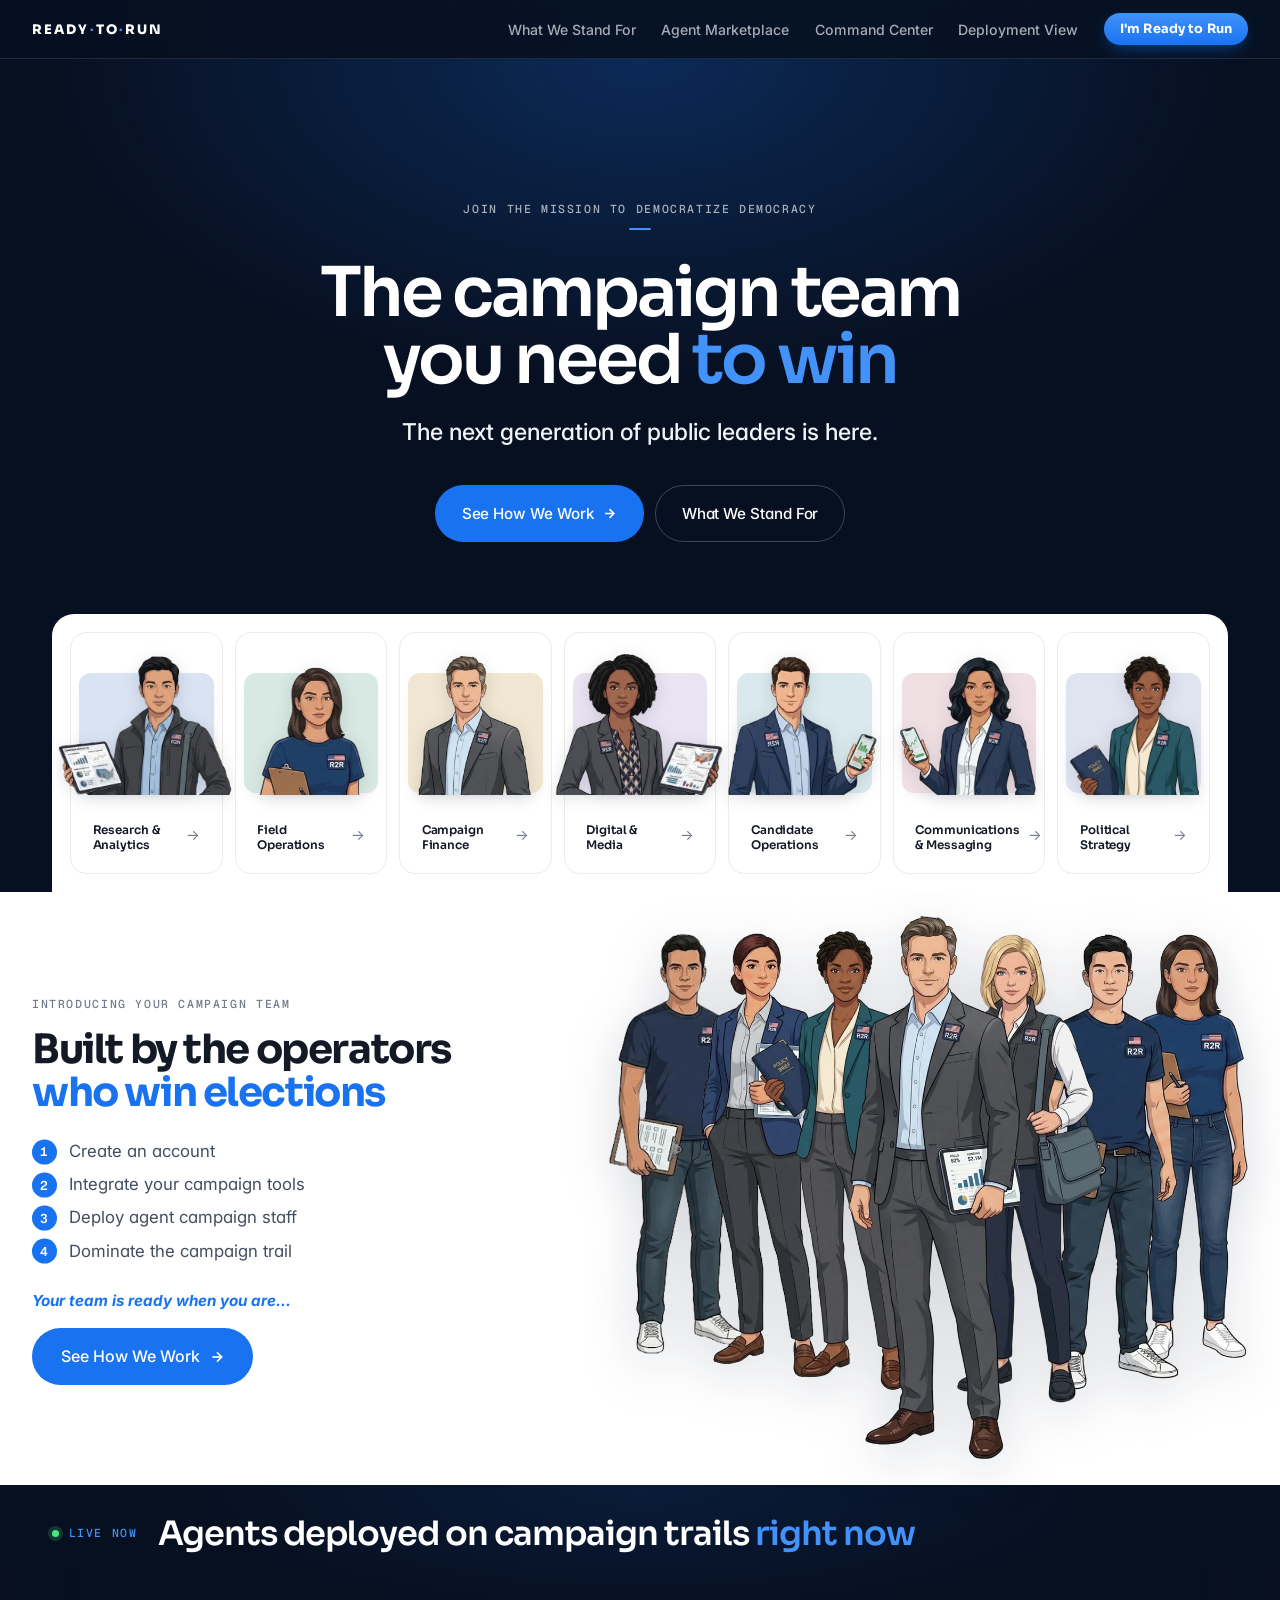
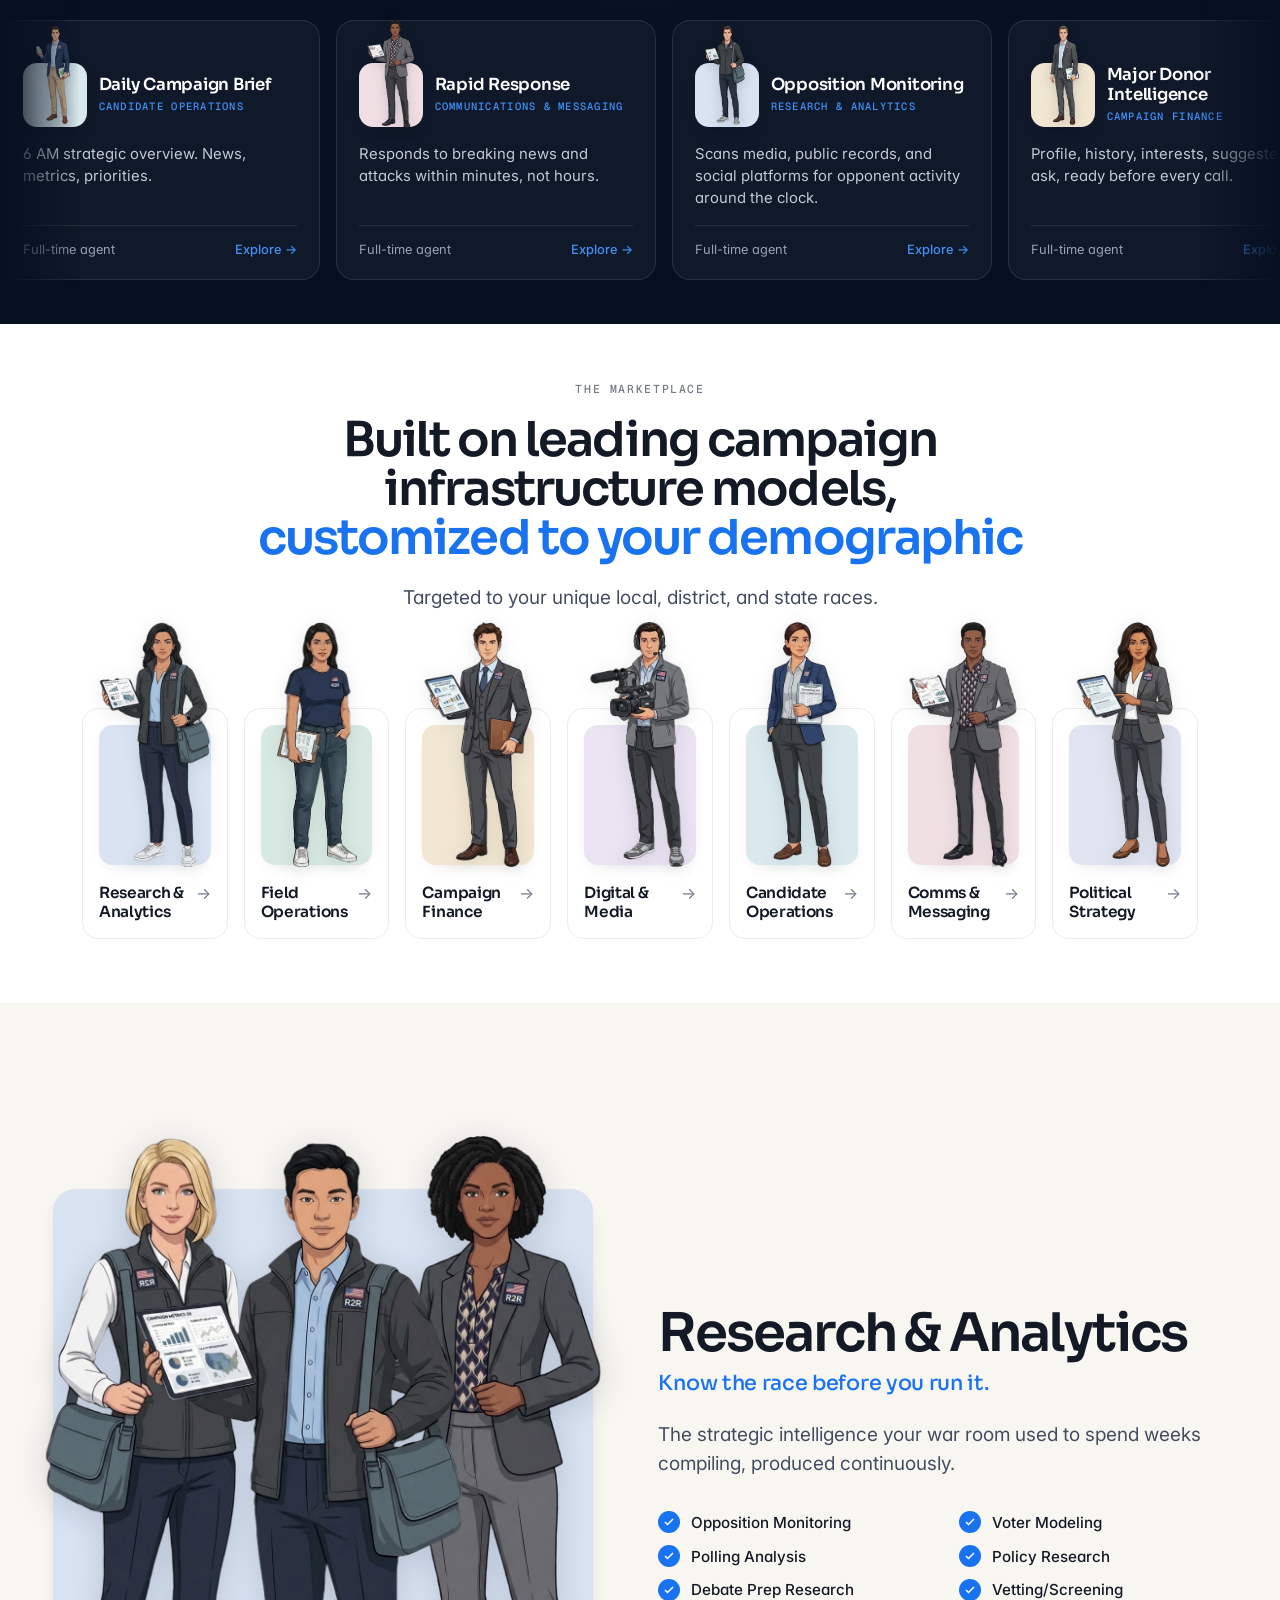
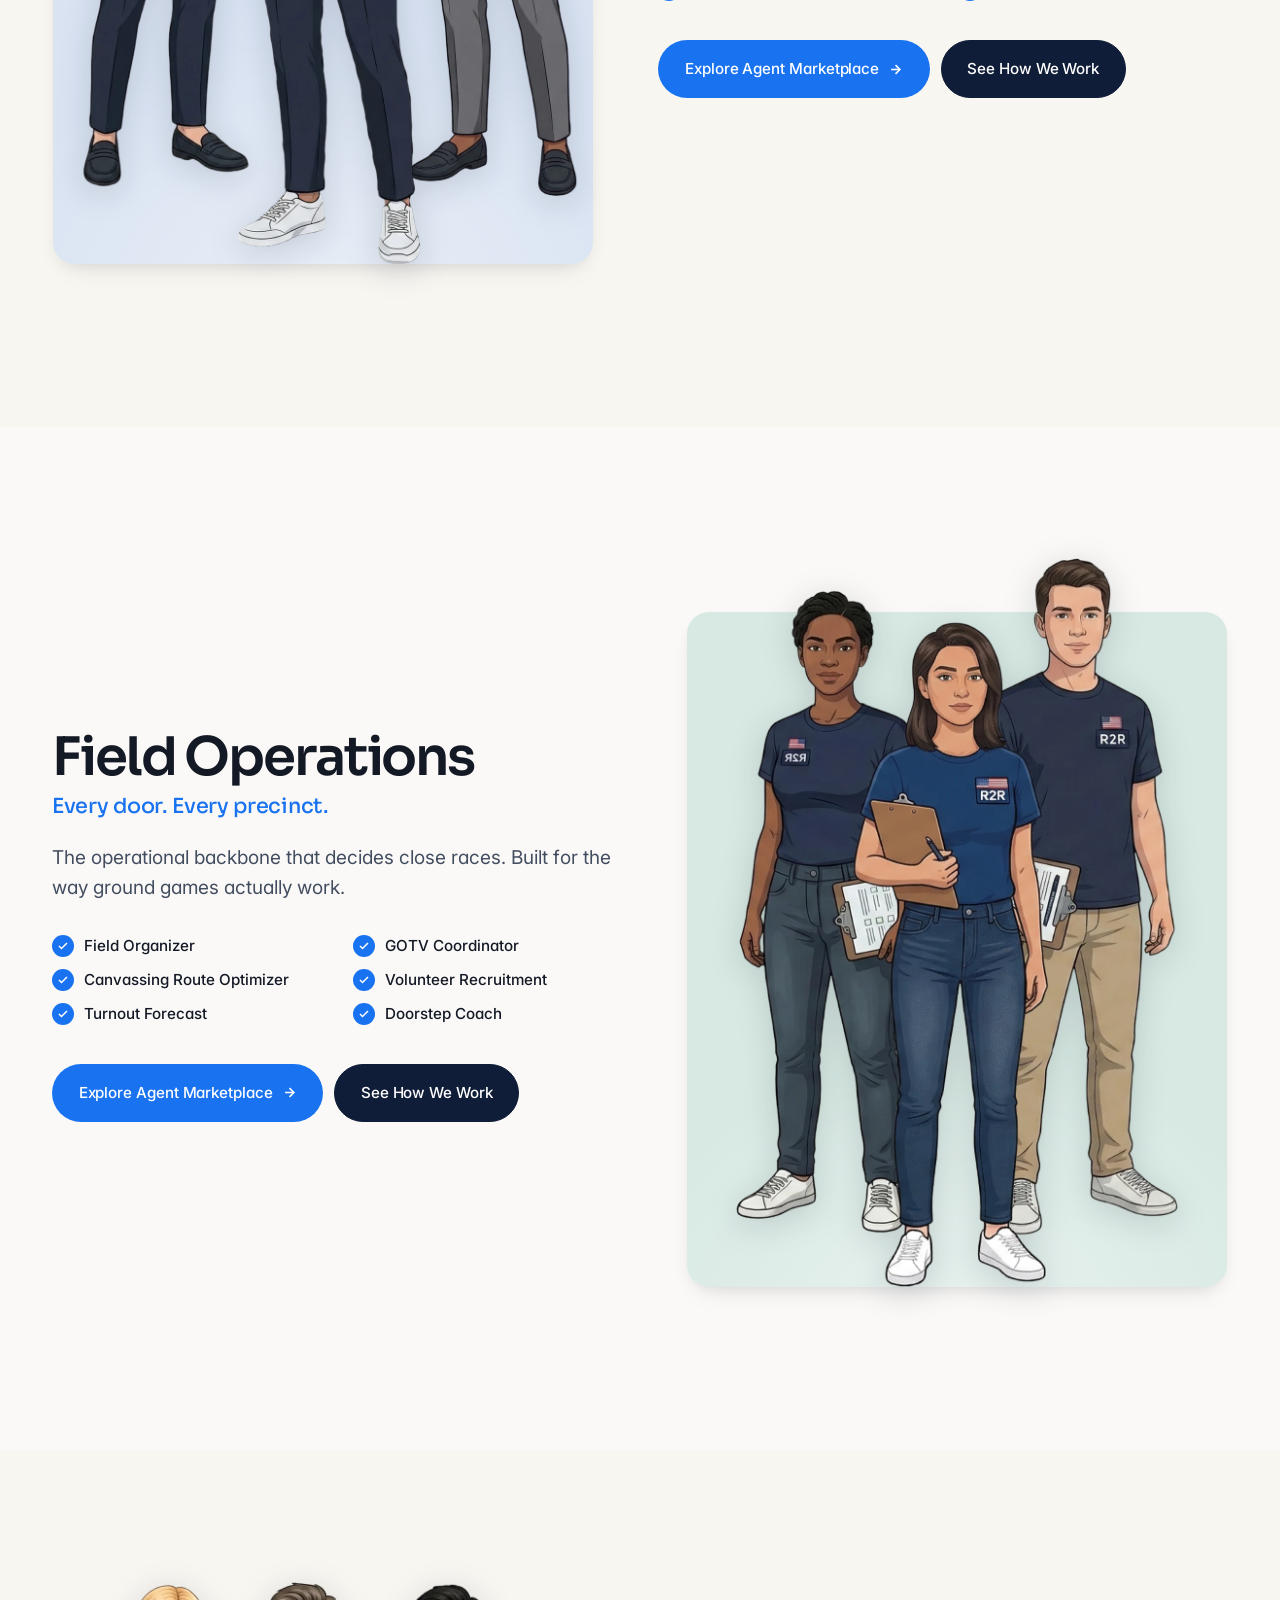
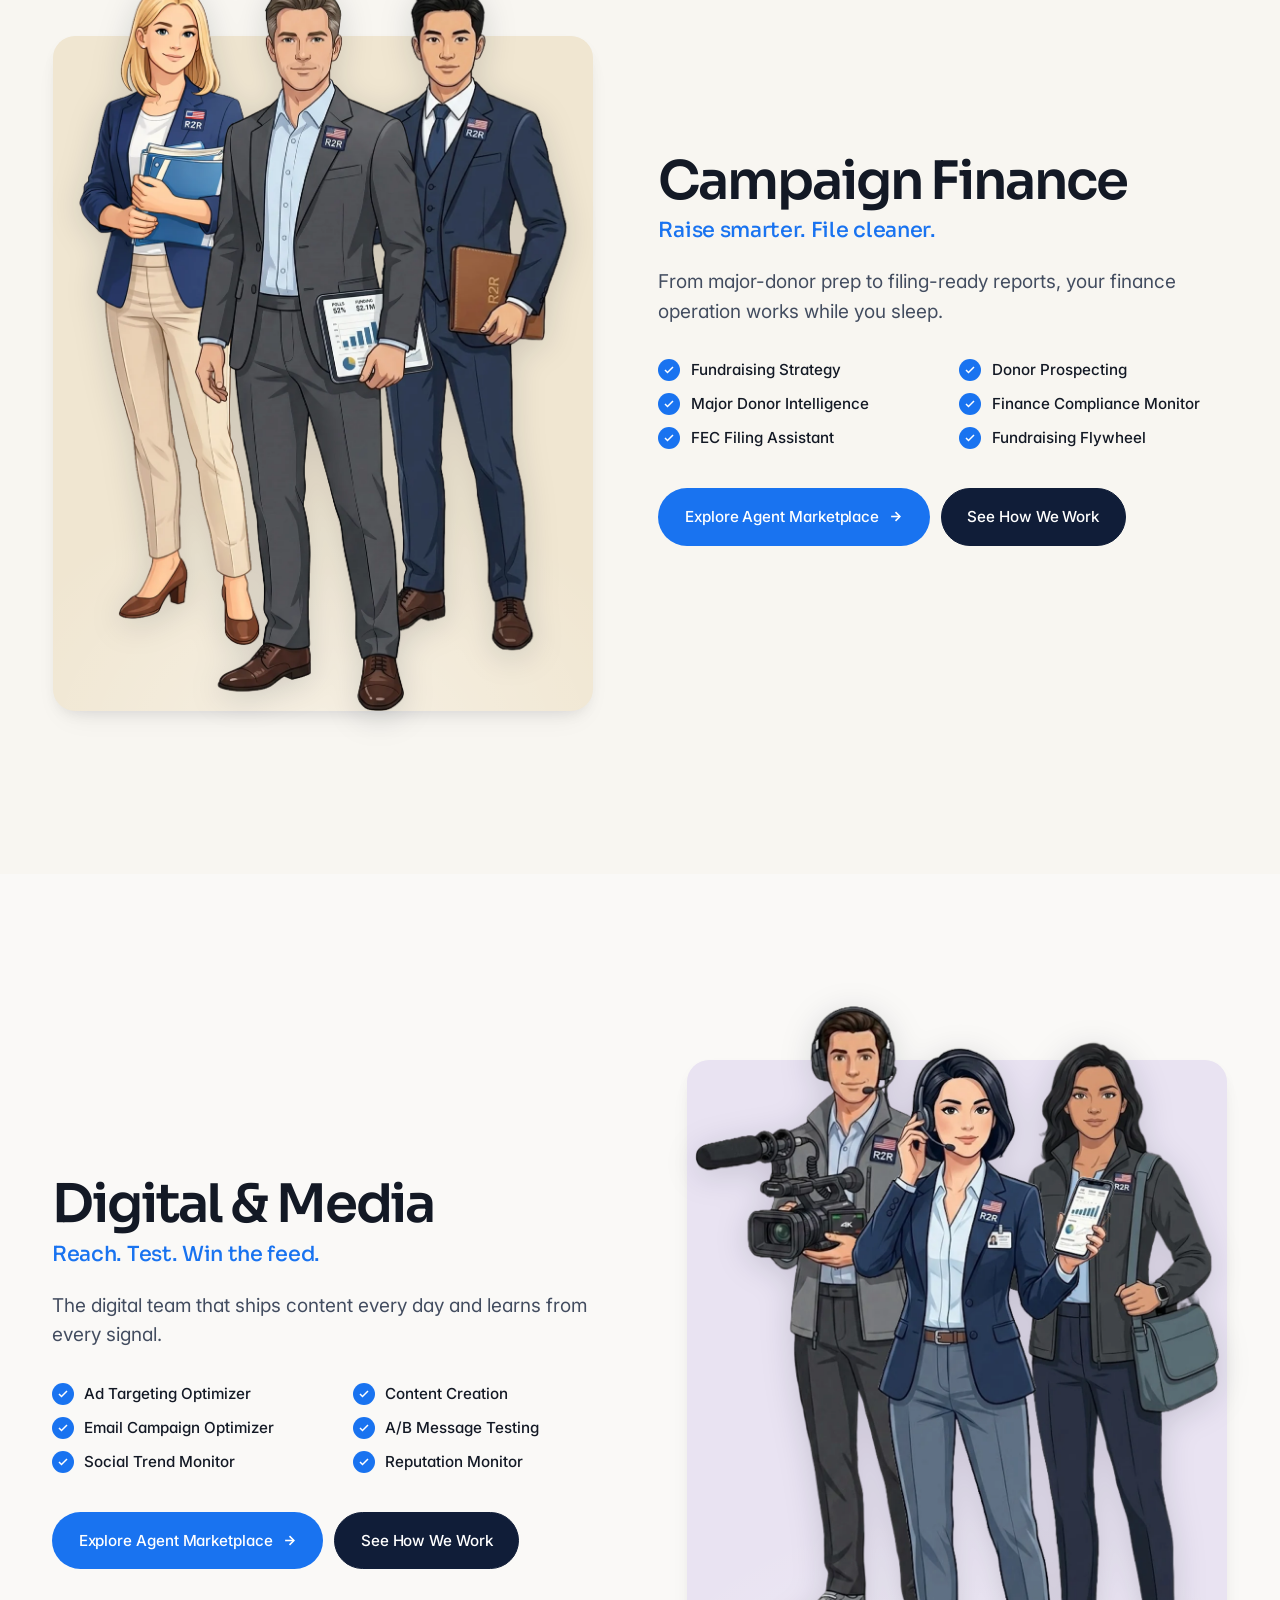
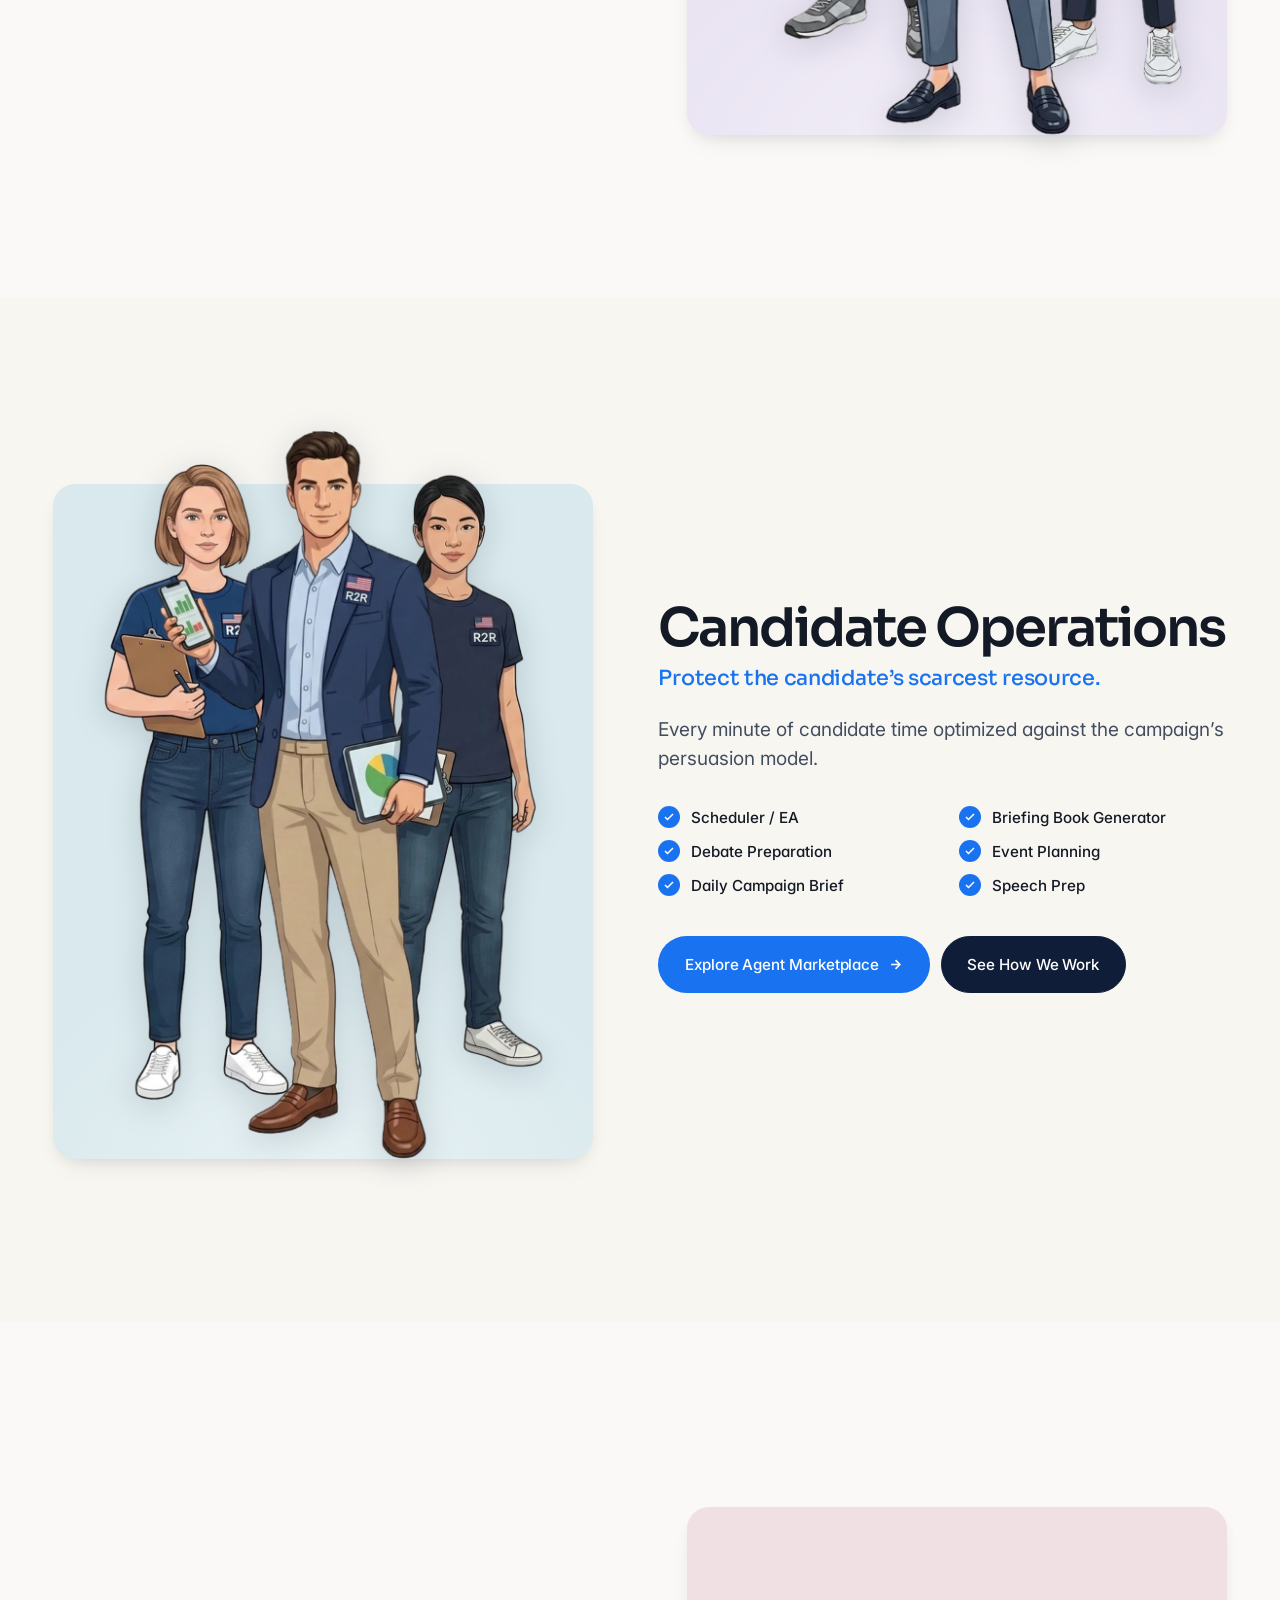
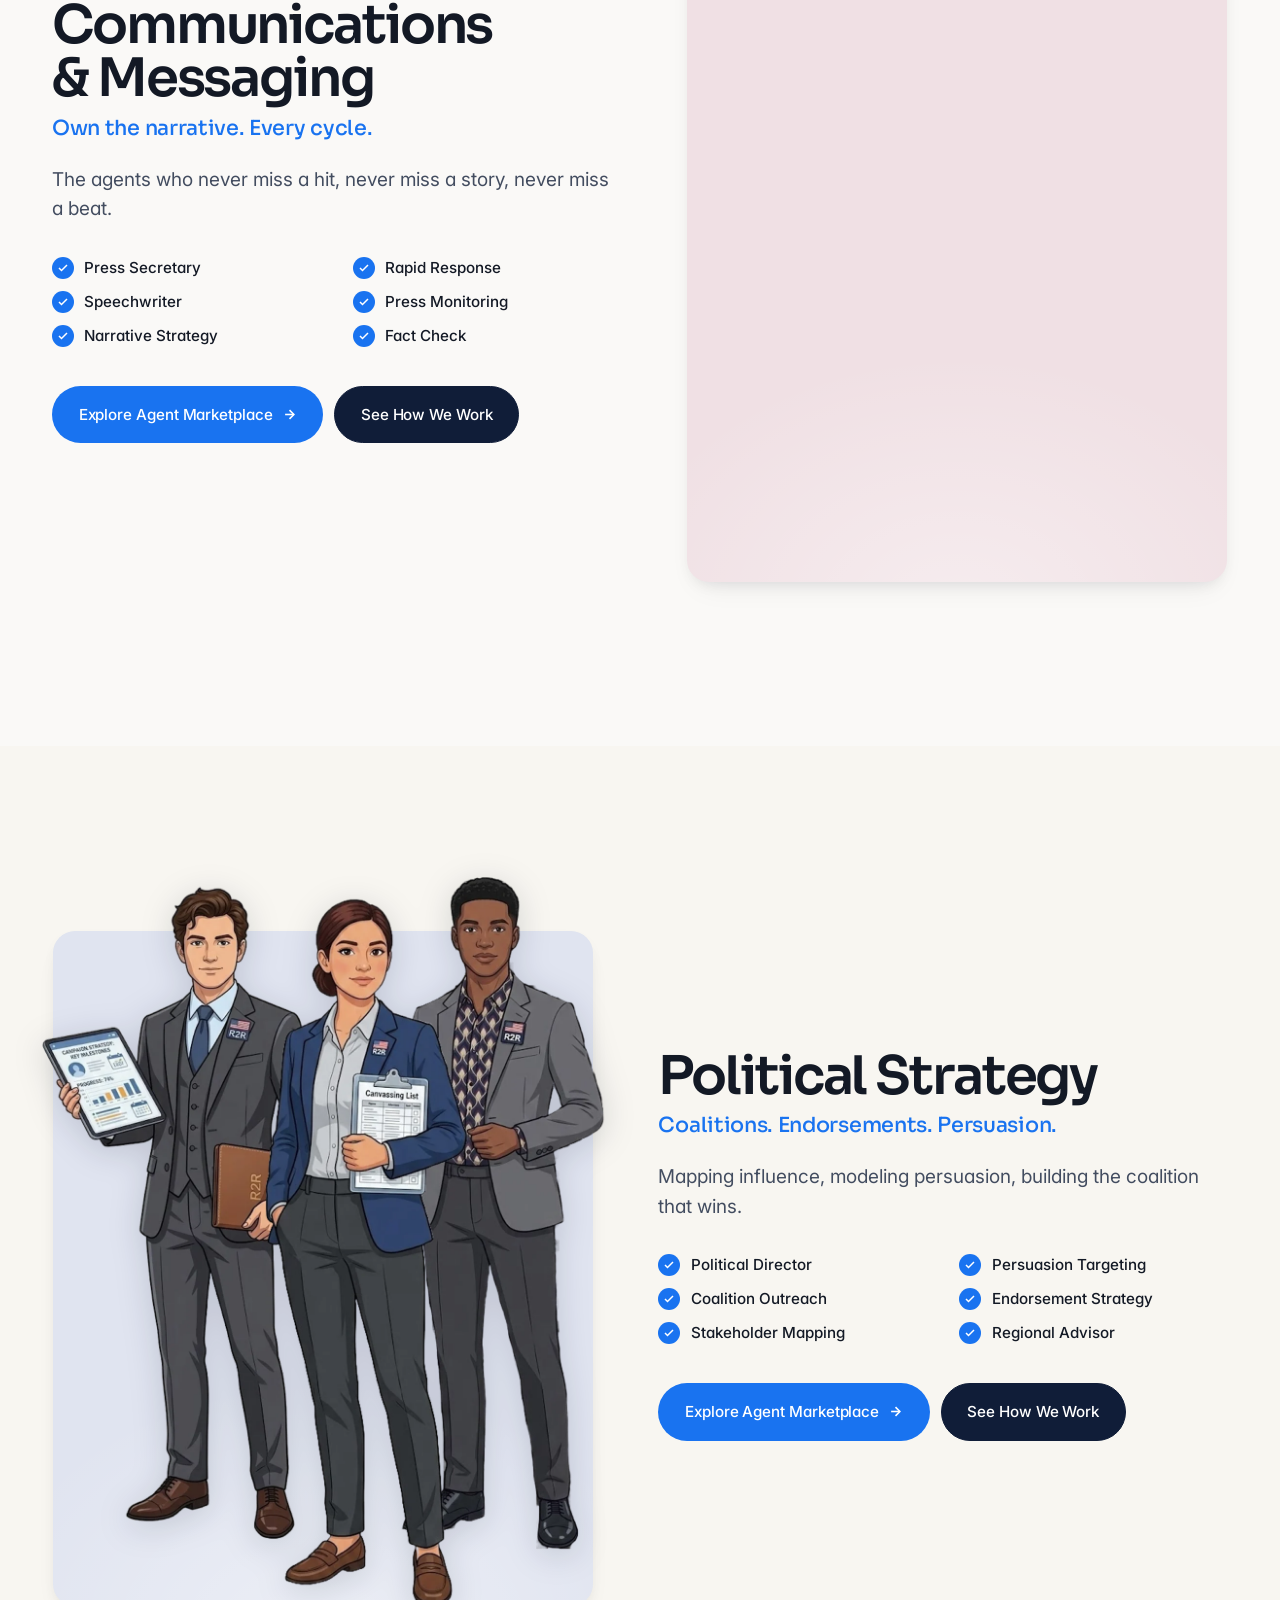
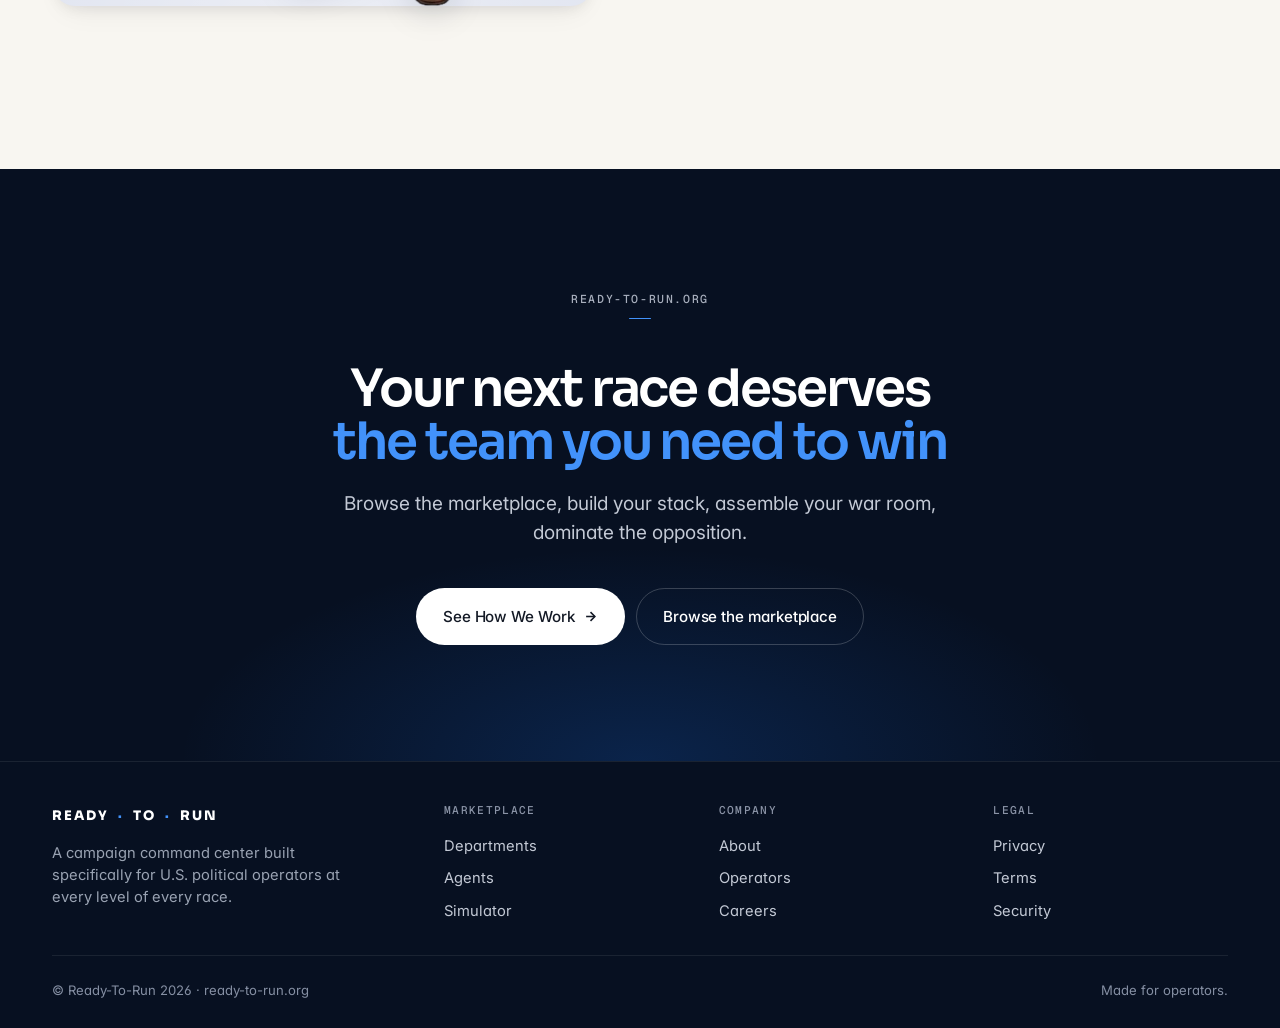
==== index.html @ 5646148c "Replace site with optimized Ready to Run app" ====
<!doctype html>
<html lang="en">
<head>
<meta charset="utf-8"/>
<meta name="viewport" content="width=device-width,initial-scale=1"/>
<title>Ready-to-Run · AI Campaign Staff</title>
<meta name="description" content="Ready-to-Run: home, marketplace, command center, deployment view and sign-in in one self-contained app."/>
<link rel="preconnect" href="https://fonts.googleapis.com"/>
<link rel="preconnect" href="https://fonts.gstatic.com" crossorigin/>
<link href="https://fonts.googleapis.com/css2?family=Sora:wght@400;500;600;700;800&family=Inter:wght@400;500;600;700&family=Geist+Mono:wght@400;500&display=swap" rel="stylesheet"/>
<link rel="stylesheet" href="css/styles.css"/>
<meta name="robots" content="index, follow"/>
<link rel="canonical" href="https://ready-to-run.org/"/>
<meta name="theme-color" content="#081020"/>
<link rel="icon" type="image/svg+xml" href="favicon.svg"/>
<link rel="icon" type="image/png" sizes="32x32" href="images/favicon-32.png"/>
<link rel="apple-touch-icon" href="images/apple-touch-icon.png"/>
<meta property="og:type" content="website"/>
<meta property="og:site_name" content="Ready-to-Run"/>
<meta property="og:title" content="Ready-to-Run · AI Campaign Staff"/>
<meta property="og:description" content="Deploy AI campaign staff across research, communications, field operations, fundraising, and digital strategy. Build the campaign team you wish you had."/>
<meta property="og:url" content="https://ready-to-run.org/"/>
<meta property="og:image" content="https://ready-to-run.org/images/og-image.png"/>
<meta property="og:image:width" content="1200"/>
<meta property="og:image:height" content="630"/>
<meta name="twitter:card" content="summary_large_image"/>
<meta name="twitter:title" content="Ready-to-Run · AI Campaign Staff"/>
<meta name="twitter:description" content="Deploy AI campaign staff across research, communications, field operations, fundraising, and digital strategy."/>
<meta name="twitter:image" content="https://ready-to-run.org/images/og-image.png"/>
</head>
<body>
<header class="top" id="nav"><div class="wrap">
  <a class="brand" href="#home" aria-label="Ready-to-Run home">READY<b>·</b>TO<b>·</b>RUN</a>
  <nav class="nav-main" aria-label="Primary">
    <input type="checkbox" id="navtog" class="nav-toggle-cb" hidden>
    <label for="navtog" class="nav-burger" aria-label="Open menu"><span></span><span></span><span></span></label>
    <div class="nav-set">
      <a class="nav-link" href="#what-we-stand-for" data-view="what-we-stand-for">What We Stand For</a>
      <a class="nav-link" href="#marketplace" data-view="marketplace">Agent Marketplace</a>
      <a class="nav-link" href="#command-center" data-view="command-center">Command Center</a>
      <a class="nav-link" href="#deployment-view" data-view="deployment-view">Deployment View</a>
      <a class="nav-cta" href="#sign-in" data-view="sign-in">I'm Ready to Run</a>
    </div>
  </nav>
</div></header>
<section id="v-home" class="view">

  

  <!-- HERO -->
  <header class="hero" id="top">
    <div class="container">
      <div class="hero-text">
        <span class="hero-eyebrow">Join the mission to democratize democracy</span>
        <h1>The campaign team you need <span class="accent">to win</span></h1>
        <p class="hero-sub">The next generation of public leaders is here.</p>
        <div class="hero-cta-row">
          <a href="#command-center" class="btn btn-primary">
            See How We Work
            <svg viewBox="0 0 24 24" fill="none" stroke="currentColor" stroke-width="2.5"><line x1="5" y1="12" x2="19" y2="12"/><polyline points="12 5 19 12 12 19"/></svg>
          </a>
          <a href="#what-we-stand-for" class="btn btn-ghost-light">What We Stand For</a>
        </div>
      </div>

      <!-- DEPT CARD SHELF (bordered container w/ canonical avatars) -->
      <div class="dept-row-wrap">
        <div class="hero-dept-row" id="heroDeptRow"></div>
        <div class="dept-row-swipe" aria-hidden="true">
          <span class="dept-row-hint">Swipe to explore campaign teams <span class="arrow">&rarr;</span></span>
          <div class="dept-row-dots" id="deptRowDots"></div>
        </div>
      </div>
    </div>
  </header>

  <!-- HERO-AREA COLLAGE — two flanking clusters with centered marketing block -->
  <section class="hero-collage-section" id="team">
    <div class="hero-stage" id="heroStage">
      <!-- CENTERED PITCH BLOCK -->
      <div class="hs-pitch reveal">
        <span class="eyebrow">Introducing your campaign team</span>
        <h2>Built by the operators <span class="accent">who win elections</span></h2>
        <ul class="hs-bullets">
          <li>Create an account</li>
          <li>Integrate your campaign tools</li>
          <li>Deploy agent campaign staff</li>
          <li>Dominate the campaign trail</li>
        </ul>
        <p class="hs-tagline">Your team is ready when you are&hellip;</p>
        <a href="#command-center" class="hs-cta">
          See How We Work
          <svg viewBox="0 0 24 24" fill="none" stroke="currentColor" stroke-width="2.5"><line x1="5" y1="12" x2="19" y2="12"/><polyline points="12 5 19 12 12 19"/></svg>
        </a>
      </div>

      <!-- HERO COLLAGE (right) — single pre-composed campaign team -->
      <div class="hs-hero-art" aria-hidden="true">
        <img
          src="images/asset-895e7bac.webp"
          width="2387" height="2028"
          alt="" loading="eager" fetchpriority="high" decoding="async"/>
      </div>
    </div>
  </section>

  <!-- AGENTS REVOLVER (canonical avatar reference impl) -->
  <section class="revolver" id="agents">
    <div class="container">
      <div class="revolver-head reveal">
        <span class="eyebrow">Live now</span>
        <h2>Agents deployed on campaign trails <span class="accent">right now</span></h2>
      </div>
    </div>
    <div class="revolver-rail-wrap">
      <div class="revolver-rail" id="revolverRail"></div>
    </div>
  </section>

  <!-- DEPT-INTRO SECTION (positioning headline + canonical-avatar grid) -->
  <section class="dept-intro-section" id="departments">
    <div class="container">
      <div class="dis-head reveal">
        <span class="eyebrow">The marketplace</span>
        <h2>Built on leading campaign infrastructure models, <span class="accent">customized to your demographic</span></h2>
        <p>Targeted to your unique local, district, and state races.</p>
      </div>
    </div>
    <div class="dept-intro-grid reveal" id="deptIntroGrid"></div>
  </section>

  <!-- DEPT DEEP-DIVE BANDS -->
  <main id="departmentBands"></main>



  <!-- FINAL CTA -->
  <section class="final">
    <div class="container">
      <span class="hero-eyebrow">ready-to-run.org</span>
      <h2>Your next race deserves <span class="accent">the team you need to win</span></h2>
      <p>Browse the marketplace, build your stack, assemble your war room, dominate the opposition.</p>
      <div class="ctas">
        <a href="#command-center" class="btn btn-on-dark">
          See How We Work
          <svg viewBox="0 0 24 24" fill="none" stroke="currentColor" stroke-width="2.5"><line x1="5" y1="12" x2="19" y2="12"/><polyline points="12 5 19 12 12 19"/></svg>
        </a>
        <a href="#marketplace" class="btn btn-ghost-dark">Browse the marketplace</a>
      </div>
    </div>
  </section>

  <footer>
    <div class="container">
      <div class="foot-grid">
        <div>
          <a href="#top" class="logo">READY<b>·</b>TO<b>·</b>RUN</a>
          <p>A campaign command center built specifically for U.S. political operators at every level of every race.</p>
        </div>
        <div>
          <h5>Marketplace</h5>
          <ul>
            <li><a href="#departments">Departments</a></li>
            <li><a href="#agents">Agents</a></li>
            <li><a href="#simulator">Simulator</a></li>
          </ul>
        </div>
        <div>
          <h5>Company</h5>
          <ul>
            <li><a href="#">About</a></li>
            <li><a href="#">Operators</a></li>
            <li><a href="#">Careers</a></li>
          </ul>
        </div>
        <div>
          <h5>Legal</h5>
          <ul>
            <li><a href="#">Privacy</a></li>
            <li><a href="#">Terms</a></li>
            <li><a href="#">Security</a></li>
          </ul>
        </div>
      </div>
      <div class="foot-bot">
        <div>© Ready-To-Run 2026 · <a href="https://ready-to-run.org">ready-to-run.org</a></div>
        <div>Made for operators.</div>
      </div>
    </div>
  </footer>


  
</section>
<section id="v-wwsf" class="view">



<section class="ws-hero">
  <div class="ws-container">
    <span class="ws-eyebrow ws-cas" style="transition-delay:0ms">WHAT WE STAND FOR</span>
    <h1 class="ws-cas" style="transition-delay:90ms">Run on what you <span class="ws-acc">believe.</span></h1>
    <p class="ws-sub ws-cas" style="transition-delay:180ms">Your <span class="ws-acc">AI Campaign Headquarters</span>, so your positions are <span class="ws-acc">never compromised by your budget.</span></p>
    <figure class="ws-art ws-cas" style="transition-delay:270ms">
      <img src="images/asset-d9eacac7.webp" alt="Six Ready-to-Run staff flanking two candidate silhouettes" width="2971" height="2221" decoding="async">
    </figure>
  </div>
</section>

<section class="ws-band" id="mission">
  <div class="ws-container">
    <span class="ws-eyebrow ws-reveal">The mission</span>
    <p class="ws-statement ws-reveal" style="transition-delay:70ms">To advance the democratic experiment with evolving technologies to <span class="ws-acc-l">elect the next generation of leaders</span> for the public interest.</p>
    <p class="ws-lead ws-reveal" style="transition-delay:140ms">The next generation isn't defined by age or by status. It's defined by character and democratic values. Sometimes that leader is already in office. Sometimes they haven't filed yet. Either way, they deserve a campaign that lets them say what they stand for.</p>
  </div>
</section>

<section class="ws-band ws-band--cream" id="condition">
  <div class="ws-container">
    <span class="ws-eyebrow ws-reveal">The condition, not the people</span>
    <h2 class="ws-reveal" style="transition-delay:70ms">It's <span class="ws-acc-l">the equation</span>, not the leaders.</h2>
    <p class="ws-lead ws-lead--strong ws-reveal" style="transition-delay:140ms">Most public servants entered politics to serve the public interest. We believe most still do.</p>
    <p class="ws-body ws-reveal" style="transition-delay:140ms">But campaigns today are prohibitively expensive, and the funds have to come from somewhere. So every leader, however principled, inherits the same equation:</p>
    <div class="ws-eq ws-reveal" style="transition-delay:140ms">
      <span class="ws-eq-term">Fund the operation</span><i aria-hidden="true">+</i>      <span class="ws-eq-term">Protect the seat</span><i aria-hidden="true">+</i>      <span class="ws-eq-term">Weigh every decision against the cost to hold</span>
    </div>
    <p class="ws-body ws-reveal" style="transition-delay:210ms">When stepping back risks handing the public's business to whoever can out-raise you, holding on is the responsible play.</p>
    <p class="ws-lead ws-lead--strong ws-reveal" style="transition-delay:210ms">Today's leaders aren't failing the public. They're making the best decisions available inside a bad equation.</p>
    <p class="ws-pull ws-reveal" style="transition-delay:210ms">That is a condition. <span class="ws-acc-l">And conditions can be changed.</span></p>
  </div>
</section>

<section class="ws-band" id="idea">
  <div class="ws-container">
    <span class="ws-eyebrow ws-reveal">The idea</span>
    <h2 class="ws-reveal" style="transition-delay:70ms">Money doesn't buy ideas. <span class="ws-acc-l">It buys operations.</span></h2>
    <p class="ws-eq-cap ws-reveal" style="transition-delay:140ms">research · drafting · monitoring · compliance · donor preparation · field coordination.</p>
    <p class="ws-body ws-reveal" style="transition-delay:140ms">To stay in office and make policy, a leader first has to fund a campaign.</p>
    <div class="ws-chain ws-reveal" style="transition-delay:140ms">
      <span class="ws-chain-term">Campaign operations cost a fortune</span><i class="ws-chain-arrow" aria-hidden="true">→</i>      <span class="ws-chain-term">The fortune has to be raised</span><i class="ws-chain-arrow" aria-hidden="true">→</i>      <span class="ws-chain-term">Another dollar raised, another quiet condition</span>
    </div>
    <p class="ws-lead ws-lead--strong ws-reveal" style="transition-delay:210ms">So policy positions align to fit the fundraising, not the purpose. Not because leaders are for sale, but because the bill always comes due.</p>
    <p class="ws-kicker ws-reveal" style="transition-delay:210ms">Make the operation affordable, and the bending stops: there's nothing left to compromise for. <span class="ws-acc-l">That's the entire idea.</span></p>
  </div>
</section>

<section class="ws-band ws-band--dark" id="what-we-do">
  <div class="ws-container">
    <span class="ws-eyebrow ws-reveal">What we do</span>
    <h2 class="ws-reveal" style="transition-delay:70ms">Augment a winning campaign staff, <span class="ws-acc">at cost and at scale.</span></h2>
    <p class="ws-lead ws-reveal" style="transition-delay:140ms">Ready-to-Run is your AI Campaign Headquarters, built around the necessary roles that have always made campaigns expensive.</p>
    <div class="ws-chips ws-reveal" style="transition-delay:140ms"><span class="ws-chip">Research and Analytics</span><span class="ws-chip">Communications</span><span class="ws-chip">Finance Operations</span><span class="ws-chip">Field Coordination</span><span class="ws-chip">Compliance</span><span class="ws-chip">and more</span></div>
    <div class="ws-pair ws-reveal" style="transition-delay:210ms">
      <div class="ws-pair-col">
        <div class="ws-pair-a">A chatbot waits for a prompt.</div>
        <div class="ws-botcard" aria-label="What a chatbot does and doesn't">
          <div class="ws-bot-top">
            <span class="ws-bot-avi"><svg viewBox="0 0 24 24" fill="none" aria-hidden="true"><rect x="5" y="8" width="14" height="11" rx="2.5" stroke="currentColor" stroke-width="1.6"/><path d="M12 8V4.8" stroke="currentColor" stroke-width="1.6" stroke-linecap="round"/><circle cx="12" cy="3.6" r="1.1" stroke="currentColor" stroke-width="1.4"/><circle cx="9.3" cy="12.6" r="1" fill="currentColor"/><circle cx="14.7" cy="12.6" r="1" fill="currentColor"/><path d="M9.4 16h5.2" stroke="currentColor" stroke-width="1.6" stroke-linecap="round"/></svg></span>
            <span class="ws-bot-id"><b>Chatbot</b><i>NO ROLE HELD</i></span>
          </div>
          <div class="ws-bot-status"><em></em><span class="ws-bot-st">IDLE</span><span class="ws-bot-line">Drafts on request · forgets your campaign between chats</span></div>
          <div class="ws-bot-foot"><span>Deployed</span><span class="ws-bot-toggle" aria-hidden="true"></span></div>
        </div>
      </div>
      <div class="ws-pair-col">
        <div class="ws-pair-b">A Ready-to-Run agent holds a job.</div>
        <div class="ws-livecard">
<article class="cc-card " data-key="compliance-filing" data-agent="Compliance Filing Assistant" data-dept="finance" style="--accent:hsl(150 62% 54%);--tint:hsl(150 45% 87%)">
    
    <div class="cc-top">
      <div class="cc-avi"><img src="images/asset-6e542f08.webp" alt=""></div>
      <div class="cc-tt"><div class="cc-name">Compliance Filing Assistant</div><div class="cc-tag">Campaign Finance</div></div>
      <div class="cc-actions"><span class="nb">1</span><button tabindex="-1" class="pin " data-pin="1"><svg viewBox="0 0 24 24" fill="none" stroke="currentColor" stroke-width="1.8"><path d="M9 4h6l-1 6 3 3v2H7v-2l3-3z"></path><path d="M12 15v5"></path></svg></button></div>
    </div>
    <div class="cc-meta"><span class="st on"><i></i>Active</span><span class="act">Q2 report assembled · awaiting your sign-off</span><button tabindex="-1" class="cc-go" data-go="1" title="Go to Compliance Filing Assistant"><svg viewBox="0 0 24 24" fill="none" stroke="currentColor" stroke-width="2" stroke-linecap="round" stroke-linejoin="round"><path d="M5 12h13"></path><path d="M12 5l7 7-7 7"></path></svg></button></div>
    <div class="cc-foot"><span>Deployed</span><label class="sw"><input tabindex="-1" type="checkbox" checked=""><span></span></label></div>
  </article>
        </div>
      </div>
    </div>
    <p class="ws-body ws-reveal" style="transition-delay:210ms">It carries the role's responsibilities, stays on the work around the clock, and brings the results to you for approval. You review, you approve, you decide.</p>
    <div class="ws-steps-tag ws-eyebrow ws-reveal">No technical skill required.</div>
    <ol class="ws-steps ws-reveal">
      <li><span class="ws-num-head"><i>01</i><b>Hire</b></span><span class="ws-sub-line">So your real staff can focus on what's most important</span></li>
      <li><span class="ws-num-head"><i>02</i><b>Plug-in</b></span><span class="ws-sub-line">Connect your campaign tools you already use</span></li>
      <li><span class="ws-num-head"><i>03</i><b>Activate</b></span><span class="ws-sub-line">Deploy agents to go to work</span></li>
    </ol>
    <div class="ws-previews ws-reveal">
      <figure class="ws-pv"><figcaption><span class="ws-num-head"><i>01</i><b>Agent Marketplace</b></span><span class="ws-sub-line ws-cap-sub">Hire the agents your campaign needs.</span></figcaption><img src="images/asset-6b344d3a.webp" alt="Agent Marketplace preview" width="1933" height="634" decoding="async"></figure>
      <figure class="ws-pv"><figcaption><span class="ws-num-head"><i>02</i><b>Command Center</b></span><span class="ws-sub-line ws-cap-sub">Run your whole team from one place.</span></figcaption><img src="images/asset-4d85152a.webp" alt="Command Center preview" width="1915" height="939" decoding="async"></figure>
      <figure class="ws-pv"><figcaption><span class="ws-num-head"><i>03</i><b>Deployment View</b></span><span class="ws-sub-line ws-cap-sub">Watch the work happen in real time.</span></figcaption><img src="images/asset-89a93e91.webp" alt="Deployment View preview" width="1918" height="721" decoding="async"></figure>
    </div>
    <div class="ws-kicker ws-kicker--dark ws-reveal">
      <b class="ws-result-t">The Result</b>
      <span class="ws-result-l">Affordable campaign operations capabilities that used to require a war chest.</span>
      <span class="ws-result-l">Now winning is based on <span class="ws-acc">the strength of your positions</span>, not the size of your budget.</span>
    </div>
  </div>
</section>

<section class="ws-band" id="your-campaign">
  <div class="ws-container">
    <span class="ws-eyebrow ws-reveal">It's your campaign</span>
    <h2 class="ws-reveal" style="transition-delay:70ms">Our source of truth is <span class="ws-acc-l">what you stand for.</span></h2>
    <p class="ws-lead ws-lead--strong ws-reveal" style="transition-delay:140ms">Three experience agents come with every team. Their first job is <span class="ws-acc-l">learning you</span>.</p>
    <p class="ws-body ws-reveal" style="transition-delay:140ms">Your positions, in your words, become the record every agent works from. Nothing speaks for you that didn't come from you, and nothing about you changes without your consent.</p>
    <p class="ws-body ws-reveal" style="transition-delay:140ms">From there, our team guides you through the technical setup, connects your tools, and keeps you current on what matters most, in real time.</p>
    <div class="ws-iyc">
      <div class="ws-pcards">
        <div class="ws-pcard ws-reveal" style="transition-delay:70ms"><div class="ws-pcard-top"><span class="ws-pavi" style="background:hsl(225 35% 91%)"><img src="images/asset-e61bc295.webp" alt=""></span><span class="ws-pid"><b>Jax Rousseau</b><i>Political Consultant</i></span></div><p>Learns your campaign and what you stand for</p></div>
        <div class="ws-pcard ws-reveal" style="transition-delay:140ms"><div class="ws-pcard-top"><span class="ws-pavi" style="background:hsl(215 50% 90%)"><img src="images/asset-ffe8693a.webp" alt=""></span><span class="ws-pid"><b>Jon Locke</b><i>Tech Operations Lead</i></span></div><p>Helps you set up and operate the platform</p></div>
        <div class="ws-pcard ws-reveal" style="transition-delay:210ms"><div class="ws-pcard-top"><span class="ws-pavi" style="background:hsl(215 50% 90%)"><img src="images/asset-bb599040.webp" alt=""></span><span class="ws-pid"><b>Tom Hobbes</b><i>R2R Campaign Manager</i></span></div><p>Your catch-all for the whole campaign</p></div>
      </div>
      <figure class="ws-trio ws-reveal" style="transition-delay:210ms">
        <img src="images/asset-095327fa.webp" alt="Jon Locke, Tom Hobbes, and Jax Rousseau, your Ready-to-Run experience agents" width="1826" height="2407" decoding="async">
      </figure>
    </div>
  </div>
</section>

<section class="ws-band ws-band--cream" id="politics">
  <div class="ws-container">
    <span class="ws-eyebrow ws-reveal">You Run the Politics, We Run the Operations</span>
    <h2 class="ws-reveal" style="transition-delay:70ms">Non-partisan. <span class="ws-acc-l">Not neutral.</span></h2>
    <p class="ws-lead ws-reveal" style="transition-delay:140ms">We hold one bar for every door we open, and it has no party test. We look for public servants who support:</p>
    <ul class="ws-bar-list ws-reveal" style="transition-delay:140ms">
      <li>The rule of law</li>
      <li>Truth to the public</li>
      <li>The equal dignity of every citizen</li>
      <li>Fidelity to the peaceful transfer of power</li>
    </ul>
    <p class="ws-lead ws-reveal" style="transition-delay:210ms">Leaders who carry these values will find a full team behind them here, whether they've served for decades or are running for the first time.</p>
  </div>
</section>

<section class="ws-band ws-band--dark" id="trust">
  <div class="ws-container">
    <h2 class="ws-reveal">Built to be worthy of <span class="ws-acc">your trust and your voters</span></h2>
    <div class="ws-grid">
      <div class="ws-card ws-card--dark ws-tcard ws-reveal" style="transition-delay:0ms" role="button" tabindex="0" aria-expanded="false"><div class="ws-trow"><h3>Verified facts only</h3><span class="ws-caret"><svg viewBox="0 0 16 16" fill="none" aria-hidden="true"><path d="M4 6l4 4 4-4" stroke="currentColor" stroke-width="1.6" stroke-linecap="round" stroke-linejoin="round"/></svg></span></div><p>Your team works from sources it can show you. If an agent can't back a claim, it doesn't make the claim.</p><div class="ws-tdetail"><p>Every claim your team makes traces to a source you can open. Ask any agent where a fact came from and it shows you. No source, no claim, no exceptions.</p></div></div>
      <div class="ws-card ws-card--dark ws-tcard ws-reveal" style="transition-delay:70ms" role="button" tabindex="0" aria-expanded="false"><div class="ws-trow"><h3>Honesty about uncertainty</h3><span class="ws-caret"><svg viewBox="0 0 16 16" fill="none" aria-hidden="true"><path d="M4 6l4 4 4-4" stroke="currentColor" stroke-width="1.6" stroke-linecap="round" stroke-linejoin="round"/></svg></span></div><p>Uncertainty is stated and brought to you, never papered over. Your agents answer the question you asked, unwelcome facts included, and flag risk rather than flatter you.</p><div class="ws-tdetail"><p>When the evidence is thin, your team says so plainly and brings the question to you instead of guessing around it. Confidence here is earned by the record, not performed for you.</p></div></div>
      <div class="ws-card ws-card--dark ws-tcard ws-reveal" style="transition-delay:140ms" role="button" tabindex="0" aria-expanded="false"><div class="ws-trow"><h3>You're in command</h3><span class="ws-caret"><svg viewBox="0 0 16 16" fill="none" aria-hidden="true"><path d="M4 6l4 4 4-4" stroke="currentColor" stroke-width="1.6" stroke-linecap="round" stroke-linejoin="round"/></svg></span></div><p>Nothing consequential ships without your approval, and the most sensitive work waits behind the highest gates. The judgment that matters stays human, and it stays yours.</p><div class="ws-tdetail"><p>Every consequential action waits on a named human approval, and what you approved is exactly what goes out. The most sensitive work carries the highest gates, and no agent can approve on a human's behalf.</p></div></div>
      <div class="ws-card ws-card--dark ws-tcard ws-reveal" style="transition-delay:210ms" role="button" tabindex="0" aria-expanded="false"><div class="ws-trow"><h3>Voters are the point, not the target</h3><span class="ws-caret"><svg viewBox="0 0 16 16" fill="none" aria-hidden="true"><path d="M4 6l4 4 4-4" stroke="currentColor" stroke-width="1.6" stroke-linecap="round" stroke-linejoin="round"/></svg></span></div><p>We help campaigns deserve votes, not beg for them. We don't spam voters, that's a losing strategy your opponent can continue to pay for. We run a campaign engine designed to win, pure and simple.</p><div class="ws-tdetail"><p>We build for your headquarters, not for the spamming. No persuasion targeting, no synthetic media of real people, no disinformation. Your campaign earns votes here; nothing on this platform manufactures them.</p></div></div>
    </div>
  </div>
</section>

<section class="ws-final">
  <div class="ws-container">
    <p class="ws-kicker ws-kicker--dark ws-reveal">250 years ago, our Founding Fathers staked their <span class="ws-acc">lives, fortunes, and sacred honor</span> to launch this democratic experiment. Let us have <span class="ws-acc">the courage to advance it together.</span></p>
    <h2 class="ws-reveal">Run on what you <span class="ws-acc">believe.</span></h2>
    <div class="ws-cta-row ws-reveal" style="transition-delay:140ms">
      <a class="ws-btn ws-btn-primary" href="#sign-in">I'm Ready to Run <svg viewBox="0 0 16 16" fill="none" aria-hidden="true"><path d="M3 8h10M9 4l4 4-4 4" stroke="currentColor" stroke-width="1.6" stroke-linecap="round" stroke-linejoin="round"/></svg></a>
    </div>
  </div>
</section>

<div class="ws-lb" id="wsLightbox" role="dialog" aria-modal="true" aria-label="Interface preview" hidden>
  <button class="ws-lb-close" type="button" aria-label="Close preview"><svg viewBox="0 0 24 24" fill="none" aria-hidden="true"><path d="M6 6l12 12M18 6L6 18" stroke="currentColor" stroke-width="2" stroke-linecap="round"/></svg></button>
  <img alt="">
</div>


</section>
<section id="v-marketplace" class="view"><button class="team-btn" id="teamBtn" aria-label="Open Team Builder">
      <svg viewBox="0 0 24 24" fill="none" stroke="currentColor" stroke-width="2"><path d="M17 21v-2a4 4 0 0 0-4-4H5a4 4 0 0 0-4 4v2"/><circle cx="9" cy="7" r="4"/><path d="M23 21v-2a4 4 0 0 0-3-3.87"/><path d="M16 3.13a4 4 0 0 1 0 7.75"/></svg>
      Your Team <span class="n" id="teamCount">0</span>
    </button>


<section class="hero"><div class="wrap">
  <span class="eyebrow">The marketplace</span>
  <h1>Build your <span class="ac">winning campaign team</span></h1>
</div></section>

<div class="filters"><div class="wrap"><div class="tabs" id="tabs"></div></div></div>

<main class="wrap">
  <div class="grid" id="grid"></div>
  <div class="empty" id="empty">No agents in this department yet.</div>
</main>

<footer><div class="wrap"><b>Ready to Run</b> · deploy AI campaign staff across every department and free your people for the work only people can do.</div></footer>

<div class="backdrop" id="backdrop"></div>
<aside class="drawer" id="drawer" aria-label="Team Builder">
  <div class="drawer-head">
    <h3>Your Campaign Team <span class="cn" id="drawerCount">0 agents</span></h3>
    <button class="x" id="closeDrawer" aria-label="Close">&times;</button>
  </div>
  <div class="drawer-body" id="cartBody"></div>
  <div class="drawer-foot">
    <div class="df-row"><span>Agents on your team</span><b id="footCount">0</b></div>
    <button class="deploy" id="deployBtn" disabled>Hire &amp; Place in Command Center</button>
    <button class="clear" id="clearBtn">Clear team</button>
  </div>
</aside>


</section>
<section id="v-cc" class="view">

<section class="hero"><div class="wrap">
  <div class="hero-eyebrow"><span class="eyebrow">Live preview</span><span class="hint"><i></i>Tap any panel to explore</span></div>
  <h1>Welcome to Your Campaign <span class="ac">Command Center</span></h1>
</div></section>

<main class="wrap"><div class="dash" id="dash"></div></main>

<div class="tip" id="tip"></div>
<div class="aiv-root" id="aivRoot" role="dialog" aria-modal="true" aria-label="Agent interface"><div class="aiv-panel" id="aivPanel"></div></div>

</section>
<section id="v-dv" class="view">

<section class="dv-hero"><div class="wrap">
  <span class="eyebrow">Deployment View</span>
  <h1>Deployed Agents <span class="ac">on Mission</span></h1>
  <p>Every agent you have deployed, on mission under its R2R department director. Skim each director's summary, then dive into the agents doing the work.</p>
  <a class="deploy-switch" href="#command-center" aria-label="Back to Command Center">
    <span class="ds-rank"><svg viewBox="0 0 24 24" fill="currentColor" aria-hidden="true"><path d="M12 17.27L18.18 21l-1.64-7.03L22 9.24l-7.19-.61L12 2 9.19 8.63 2 9.24l5.46 4.73L5.82 21z"/></svg></span>
    <span class="ds-tx"><b>Back to Command Center</b></span>
    <span class="ds-arrow"><svg viewBox="0 0 24 24" fill="none" stroke="currentColor" stroke-width="2" stroke-linecap="round" stroke-linejoin="round"><path d="M5 12h13"/><path d="M12 5l7 7-7 7"/></svg></span>
  </a>
</div></section>

<nav class="dnav"><div class="wrap" id="dnav"></div></nav>

<main class="wrap"><div class="dept-grid" id="dvgrid"></div></main>
<div class="foot-note">Ready-To-Run · Deployment View · live preview</div>

</section>
<section id="v-signin" class="view">



<main>
  <!-- SIGN IN -->
  <section class="auth-sec">
    <div class="container auth-grid">
      <div class="card">
        <span class="eyebrow">Welcome back</span>
        <h1>Sign in to your Campaign <span class="accent">Command Center</span></h1>
        <p class="sub">Pick up right where your campaign left off.</p>
        <form id="signinForm" novalidate>
          <div class="field">
            <label for="si-email">Email</label>
            <input id="si-email" name="email" type="email" autocomplete="email" placeholder="you@campaign.org" required>
          </div>
          <div class="field">
            <label for="si-pass">Password</label>
            <input id="si-pass" name="password" type="password" autocomplete="current-password" placeholder="Your password" required>
          </div>
          <button class="btn-primary" type="submit">Sign In
            <svg viewBox="0 0 24 24" fill="none" stroke="currentColor" stroke-width="2.5"><line x1="5" y1="12" x2="19" y2="12"/><polyline points="12 5 19 12 12 19"/></svg>
          </button>
          <div class="form-aux"><a href="#">Forgot password?</a><span>Secure sign-in</span></div>
          <p class="note" id="si-note" role="status"></p>
        </form>
      </div>

      <div class="greeter">
        <div class="bubble">Let's get you running by logging in your credentials... Don't have an account? <b>Please fill out the intake form below.</b></div>
        <div class="figure"><img src="images/asset-0cc65bb0.png" alt="Ready-to-Run data analyst" decoding="async"></div>
      </div>
    </div>
  </section>

  <!-- INTAKE -->
  <section class="intake-sec" id="intake">
    <div class="container intake-grid">
      <div class="card">
        <span class="eyebrow">Request access</span>
        <h2>Don't have an account yet?</h2>
        <p class="sub">Fill out the intake form to request permission to create one. Tell us about your race and we'll stand up your team.</p>
        <form id="intakeForm" novalidate>
          <div class="row2">
            <div class="field"><label for="in-name">Full name</label><input id="in-name" name="name" type="text" placeholder="Jordan Rivera" required></div>
            <div class="field"><label for="in-email">Email</label><input id="in-email" name="email" type="email" placeholder="you@campaign.org" required></div>
          </div>
          <div class="row2">
            <div class="field"><label for="in-phone">Phone number</label><input id="in-phone" name="phone" type="tel" autocomplete="tel" placeholder="(555) 123-4567"></div>
            <div class="field"><label for="in-cmte">Campaign / committee</label><input id="in-cmte" name="committee" type="text" placeholder="Rivera for State Senate"></div>
          </div>
          <div class="row2">
            <div class="field"><label for="in-jobtitle">Job title</label><input id="in-jobtitle" name="jobTitle" type="text" placeholder="e.g., Candidate, Campaign Manager, Consultant"></div>
            <div class="field"><label for="in-loc">Location / race</label><input id="in-loc" name="location" type="text" placeholder="City, State or district"></div>
          </div>
          <div class="field"><label for="in-msg">Message</label><textarea id="in-msg" name="message" placeholder="Tell us about your race, your timeline, and what you need."></textarea></div>
          <div class="btn-row">
            <button class="btn-primary" id="in-access" type="button">Request access
              <svg viewBox="0 0 24 24" fill="none" stroke="currentColor" stroke-width="2.5"><line x1="5" y1="12" x2="19" y2="12"/><polyline points="12 5 19 12 12 19"/></svg>
            </button>
            <button class="btn-secondary" id="in-demo" type="button">Request demo</button>
          </div>
          <p class="note" id="in-note" role="status"></p>
        </form>
      </div>

      <div class="team-art"><img src="images/asset-3069b99a.png" alt="Ready-to-Run field operations team" decoding="async"></div>
    </div>
  </section>
</main>

<footer class="foot">
  <div class="wrap">
    <div>&copy; Ready-To-Run 2026 &middot; A campaign command center for U.S. political operators.</div>
    <div><a href="#home">Back to home</a></div>
  </div>
</footer>


</section>

<script defer src="js/app.js"></script>
</body>
</html>
---- css/styles.css ----
:root{
  --navy-deep:hsl(220 64% 8%); --navy:hsl(220 56% 12%); --ink-3:hsl(220 10% 50%); --ink-4:hsl(220 8% 68%);
  --electric:hsl(215 88% 52%); --electric-2:hsl(214 95% 62%); --good:hsl(150 64% 50%); --good-2:hsl(150 70% 62%);
  --line:hsl(220 30% 100% / 0.10); --line-2:hsl(220 30% 100% / 0.16);
  --ease-out:cubic-bezier(0.22,1,0.36,1); --container:1320px; --gutter:clamp(1rem,3vw,2rem);
}
*,*::before,*::after{box-sizing:border-box}
body{margin:0;background:var(--navy-deep);color:#fff;font-family:'Inter',system-ui,sans-serif;-webkit-font-smoothing:antialiased;
  background-image:linear-gradient(hsl(186 90% 60% / 0.05) 1px, transparent 1px),linear-gradient(90deg, hsl(186 90% 60% / 0.04) 1px, transparent 1px),radial-gradient(ellipse 70% 44% at 50% -6%, hsl(215 88% 52% / 0.16), transparent 60%),radial-gradient(ellipse 58% 50% at 86% 4%, hsl(186 90% 56% / 0.06), transparent 70%);
  background-size:64px 64px,64px 64px,auto,auto;background-repeat:repeat,repeat,no-repeat,no-repeat;background-position:0 0,0 0,center top,center top}
img{display:block;max-width:100%}
.wrap{max-width:var(--container);margin:0 auto;padding-inline:var(--gutter)}
button{font-family:inherit}

header.top{position:sticky;top:0;z-index:40;background:hsl(220 64% 8% / 0.85);backdrop-filter:blur(14px);border-bottom:1px solid var(--line)}
.top .wrap{display:flex;align-items:center;justify-content:space-between;height:58px;gap:1rem}
.brand{font-family:'Sora',sans-serif;font-weight:800;letter-spacing:0.16em;font-size:0.8rem;color:#fff;text-decoration:none;white-space:nowrap}
.brand b{color:var(--electric-2)}
.brand:hover{opacity:0.85}
/* ===== R2R canonical top nav (dark default; add .top--light for light skin) ===== */
.nav-main{display:flex;align-items:center;position:relative}
.nav-burger{display:none}
.nav-set{display:flex;align-items:center;gap:clamp(0.85rem,2.2vw,1.7rem)}
.nav-link{font-family:'Inter',sans-serif;font-size:0.87rem;font-weight:500;color:hsl(220 13% 77%);text-decoration:none;white-space:nowrap;transition:color 160ms}
.nav-link:hover{color:#fff}
.nav-link.active{color:#fff;font-weight:600}
.nav-cta{font-family:'Sora',sans-serif;font-weight:700;font-size:0.8rem;letter-spacing:0.01em;color:#fff;background:linear-gradient(180deg,var(--electric-2),var(--electric));border:none;border-radius:999px;padding:0.52rem 1.05rem;text-decoration:none;white-space:nowrap;cursor:pointer;box-shadow:0 6px 18px -7px hsl(214 95% 52% / 0.65);transition:transform 160ms,box-shadow 160ms}
.nav-cta:hover{transform:translateY(-1px);box-shadow:0 10px 24px -7px hsl(214 95% 52% / 0.8)}
.top--light{background:hsl(0 0% 100% / 0.92);border-bottom:1px solid hsl(220 16% 90%)}
.top--light .brand{color:hsl(220 42% 13%)}
.top--light .nav-link{color:hsl(220 14% 40%)}
.top--light .nav-link:hover,.top--light .nav-link.active{color:hsl(220 55% 11%)}
@media(max-width:640px){
  .nav-burger{display:flex;flex-direction:column;justify-content:center;gap:4px;width:32px;height:32px;cursor:pointer;-webkit-tap-highlight-color:transparent}
  .nav-burger span{display:block;height:2px;width:20px;background:#fff;border-radius:2px;transition:transform 200ms,opacity 160ms}
  .top--light .nav-burger span{background:hsl(220 42% 13%)}
  .nav-set{position:absolute;top:calc(100% + 16px);right:0;min-width:210px;flex-direction:column;align-items:stretch;gap:0.15rem;padding:0.5rem;background:hsl(220 56% 12%);border:1px solid var(--line-2);border-radius:14px;box-shadow:0 18px 42px -12px hsl(220 60% 4% / 0.75);display:none}
  .top--light .nav-set{background:#fff;border-color:hsl(220 16% 88%);box-shadow:0 18px 42px -12px hsl(220 30% 30% / 0.22)}
  .nav-toggle-cb:checked ~ .nav-set{display:flex}
  .nav-set .nav-link{padding:0.72rem 0.8rem;border-radius:9px;font-size:0.95rem}
  .nav-set .nav-link:hover{background:hsl(220 30% 100% / 0.06)}
  .top--light .nav-set .nav-link:hover{background:hsl(220 20% 96%)}
  .nav-set .nav-cta{margin-top:0.3rem;text-align:center}
  .nav-toggle-cb:checked ~ .nav-burger span:nth-child(1){transform:translateY(6px) rotate(45deg)}
  .nav-toggle-cb:checked ~ .nav-burger span:nth-child(2){opacity:0}
  .nav-toggle-cb:checked ~ .nav-burger span:nth-child(3){transform:translateY(-6px) rotate(-45deg)}
}
.hint{display:inline-flex;align-items:center;gap:0.45rem;font-family:'Geist Mono',monospace;font-size:0.64rem;letter-spacing:0.12em;
  text-transform:uppercase;color:var(--ink-4);border:1px solid var(--line-2);padding:0.34rem 0.7rem;border-radius:999px}
.hint i{width:7px;height:7px;border-radius:50%;background:var(--good);box-shadow:0 0 0 4px hsl(150 64% 50% / 0.2)}

.hero{padding:clamp(1.8rem,4vw,3rem) 0 0.5rem}
.hero .eyebrow{font-family:'Geist Mono',monospace;font-size:0.68rem;letter-spacing:0.2em;text-transform:uppercase;color:var(--electric-2)}
.hero-eyebrow{display:flex;align-items:center;gap:0.7rem;flex-wrap:wrap;margin-bottom:0.2rem}
.hero h1{font-family:'Sora',sans-serif;font-weight:700;letter-spacing:-0.03em;line-height:1.03;font-size:clamp(1.9rem,3vw+0.7rem,3rem);margin:0.7rem 0 0.6rem}
.hero h1 .ac{color:var(--electric-2)}
.hero p{color:hsl(220 18% 80%);font-size:1.02rem;max-width:60ch;margin:0;line-height:1.5}

/* dashboard grid */
.dash{display:grid;gap:14px;grid-template-columns:repeat(6,1fr);align-items:stretch;margin:1.6rem 0 4rem;
  grid-template-areas:
    "tl tl tl tl mg mg"
    "pn pn pn pn mg mg"
    "nt nt dp dp od od"
    "mk mk mk mk mk mk";}
.g-tl{grid-area:tl}.g-mg{grid-area:mg}.g-pn{grid-area:pn}.g-od{grid-area:od}.g-dp{grid-area:dp}.g-nt{grid-area:nt}.g-mk{grid-area:mk}

.panel{position:relative;display:flex;flex-direction:column;background:hsl(220 48% 10%);border:1px solid var(--line-2);border-radius:16px;padding:1.05rem 1.1rem;
  cursor:default;transition:border-color 200ms,box-shadow 200ms,transform 200ms,opacity 200ms}
.pbody{flex:1;min-height:0}
.mode-fill{flex:1;display:flex;flex-direction:column;min-height:0}
.panel.hovered{border-color:color-mix(in srgb,var(--electric) 60%,transparent);
  box-shadow:0 0 0 1px color-mix(in srgb,var(--electric) 40%,transparent),0 18px 44px -18px hsl(215 88% 52% / 0.45);
  transform:translateY(-2px);z-index:3}
.dash.focusing .panel:not(.hovered){opacity:0.45}
.phead{display:flex;align-items:center;justify-content:space-between;gap:0.6rem;margin-bottom:0.9rem;flex-wrap:wrap}
.phead .pt{font-family:'Sora',sans-serif;font-weight:700;font-size:0.96rem;display:flex;align-items:center;gap:0.45rem}
.phead .pm{font-family:'Geist Mono',monospace;font-size:0.62rem;color:var(--ink-4);background:hsl(220 30% 100% / 0.06);padding:0.14rem 0.55rem;border-radius:999px}
.phead .pm.new{color:#fff;background:hsl(4 80% 58%)}
.phead .pm b{color:var(--electric-2);font-weight:700}
.phead .pm.live{background:none;padding:0;border:0}
.phead .pm.rec{font-family:'Inter',sans-serif;font-size:0.82rem;font-weight:600;color:hsl(220 16% 88%);background:color-mix(in srgb,var(--electric) 15%,transparent);border:1px solid color-mix(in srgb,var(--electric) 48%,transparent);padding:0.34rem 0.72rem;box-shadow:0 0 18px -8px hsl(214 95% 60% / 0.7)}
.phead .pm.rec b{color:var(--electric-2);font-weight:700}

.stack{display:flex;flex-direction:column;gap:0.7rem}
.cc-grid{display:grid;grid-template-columns:1fr 1fr;gap:0.7rem}
.mk-grid{display:grid;grid-template-columns:repeat(auto-fit,minmax(230px,1fr));gap:0.8rem}

/* command card */
.cc-card{position:relative;background:hsl(220 30% 100% / 0.04);border:1px solid var(--line);border-left:3px solid var(--accent);
  border-radius:13px;padding:0.85rem 0.95rem;display:flex;flex-direction:column;gap:0.55rem;transition:background 200ms,border-color 200ms,transform 200ms}
.cc-card:hover{background:hsl(220 30% 100% / 0.07);border-color:color-mix(in srgb,var(--accent) 50%,transparent);transform:translateY(-3px)}
.cc-card.dim{background:hsl(220 9% 50% / 0.20);filter:saturate(0.32);opacity:0.85}
.cc-top{display:flex;align-items:center;gap:10px;position:relative;padding-right:2.4rem}
.cc-avi{width:50px;height:50px;border-radius:12px;background:var(--tint);flex:0 0 auto;position:relative}
.cc-avi img{position:absolute;bottom:-2px;left:50%;transform:translateX(-50%);height:165%;width:auto}
.cc-name{font-family:'Sora',sans-serif;font-weight:600;font-size:0.94rem;letter-spacing:-0.01em;line-height:1.15}
.cc-tt{flex:1;min-width:0}
.cc-card.rec .cc-top{padding-right:0.95rem}
.cc-card.rec .cc-name::before{content:"";float:right;width:5rem;height:1.55rem}
.add-btn{display:block;width:100%;margin-top:0.7rem;border:1px solid color-mix(in srgb,var(--electric) 55%,transparent);background:color-mix(in srgb,var(--electric) 12%,transparent);color:var(--electric-2);font-family:'Sora',sans-serif;font-weight:600;font-size:0.8rem;padding:0.5rem;border-radius:9px;cursor:pointer;transition:all 160ms}
.add-btn:hover{background:color-mix(in srgb,var(--electric) 22%,transparent);border-color:var(--electric)}
.add-btn.added{border-color:var(--good);color:#fff;background:color-mix(in srgb,var(--good) 55%,transparent)}
.mc-grid{display:grid;grid-template-columns:repeat(3,minmax(0,1fr));gap:1rem;padding-top:0.85rem}
.mc-card{position:relative;background:hsl(220 30% 100% / 0.04);border:1px solid var(--line);border-left:3px solid var(--accent);border-radius:16px;padding:1.3rem 1.2rem 1.1rem;display:flex;flex-direction:column;gap:0.9rem;transition:background 200ms,border-color 200ms,transform 200ms}
.mc-card:hover{background:hsl(220 30% 100% / 0.07);border-color:color-mix(in srgb,var(--accent) 50%,transparent);transform:translateY(-3px)}
.mc-top{display:flex;align-items:center;gap:12px}
.mc-avi{width:60px;height:60px;border-radius:14px;background:var(--tint);flex:0 0 auto;position:relative;box-shadow:0 4px 14px -6px hsl(220 60% 8% / 0.5)}
.mc-avi img{position:absolute;bottom:-2px;left:50%;transform:translateX(-50%);height:170%;width:auto;max-width:none;filter:drop-shadow(0 2px 6px hsl(220 60% 8% / 0.2))}
.mc-name{font-family:'Sora',sans-serif;font-weight:600;font-size:1.02rem;letter-spacing:-0.015em;line-height:1.2;color:#fff}
.mc-tag{margin-top:3px;font-family:'Geist Mono',monospace;font-size:0.6rem;font-weight:500;letter-spacing:0.1em;text-transform:uppercase;color:var(--accent)}
.mc-caps{list-style:none;margin:0;padding:0;display:flex;flex-direction:column;gap:0.45rem}
.mc-caps li{position:relative;padding-left:1.1rem;color:hsl(220 18% 82%);font-size:0.87rem;line-height:1.4}
.mc-caps li::before{content:"";position:absolute;left:0;top:0.52em;width:6px;height:6px;border-radius:50%;background:var(--accent)}
.mc-solves{margin-top:auto;padding-top:0.85rem;border-top:1px solid color-mix(in srgb,var(--accent) 75%,transparent);display:flex;align-items:flex-end;justify-content:space-between;gap:0.8rem}
.mc-sv-text{display:flex;flex-direction:column;min-width:0}
.mc-sl{font-family:'Geist Mono',monospace;font-size:0.54rem;letter-spacing:0.08em;text-transform:uppercase;color:var(--ink-4)}
.mc-sv{font-size:0.82rem;color:hsl(220 16% 80%);line-height:1.3;margin-top:2px}
.mc-add{flex:0 0 auto;display:inline-flex;align-items:center;gap:0.35rem;border:1px solid var(--accent);background:color-mix(in srgb,var(--accent) 12%,transparent);color:#fff;font-family:'Inter',sans-serif;font-weight:600;font-size:0.78rem;padding:0.42rem 0.8rem;border-radius:999px;cursor:pointer;transition:all 150ms;white-space:nowrap}
.mc-add:hover{background:color-mix(in srgb,var(--accent) 26%,transparent)}
.mc-add .plus{font-size:1rem;line-height:1}
.mc-add.added{background:color-mix(in srgb,var(--accent) 30%,transparent);box-shadow:inset 0 0 0 1px var(--accent)}
@media(max-width:760px){ .mc-grid{grid-template-columns:1fr} }
.cc-tag{margin-top:2px;font-family:'Geist Mono',monospace;font-size:0.56rem;font-weight:500;letter-spacing:0.1em;text-transform:uppercase;color:var(--accent)}
.pn-persona{position:relative;background:hsl(220 30% 100% / 0.04);border:1px solid var(--line);border-left:3px solid var(--accent);border-radius:14px;padding:1.2rem 0.85rem 0.85rem;display:flex;flex-direction:column;gap:0.6rem;transition:border-color .2s,background .2s}
.pn-persona:hover{background:hsl(220 30% 100% / 0.06);border-color:color-mix(in srgb,var(--accent) 45%,transparent)}
.pn-head{display:flex;align-items:center;gap:0.6rem}
.pn-avi{width:56px;height:56px;border-radius:13px;background:hsl(215 50% 90%);position:relative;overflow:visible;flex:0 0 auto}
.pn-avi img{position:absolute;bottom:0;left:50%;transform:translateX(-50%);height:135%;width:auto;max-width:none;filter:drop-shadow(0 4px 6px hsl(220 60% 4% / 0.45))}
.pn-id{flex:1;min-width:0}
.pn-blurb{font-size:0.78rem;line-height:1.42;color:hsl(220 16% 80%);margin:0}
.pn-ask{display:flex;align-items:center;gap:0.4rem;background:hsl(220 35% 100% / 0.05);border:1px solid var(--line);border-radius:10px;padding:0.28rem 0.28rem 0.28rem 0.6rem}
.pn-ask:focus-within{border-color:color-mix(in srgb,var(--accent) 60%,transparent);box-shadow:0 0 0 3px color-mix(in srgb,var(--accent) 16%,transparent)}
.pn-input{flex:1;min-width:0;background:none;border:0;outline:none;color:#fff;font-family:'Inter',sans-serif;font-size:0.76rem;padding:0.12rem 0}
.pn-input::placeholder{color:hsl(220 12% 58%)}
.pn-send{flex:0 0 auto;width:28px;height:28px;border:0;border-radius:8px;background:var(--accent);color:#fff;display:grid;place-items:center;cursor:pointer;transition:filter .15s}
.pn-send:hover{filter:brightness(1.14)}
.pn-send svg{width:15px;height:15px}
/* ===== direct-to-agent interface (reusable template) ===== */
.aiv-root{position:fixed;inset:0;display:none;align-items:center;justify-content:center;padding:clamp(12px,3vw,40px);background:hsl(220 70% 3% / 0.62);backdrop-filter:blur(4px);z-index:200}
.mgr-ask{margin-top:0.75rem;--accent:hsl(216 72% 46%)}
.aiv-root.open{display:flex}
.aiv-gd{display:flex;align-items:center;gap:0.45rem;font-size:0.78rem;color:hsl(44 90% 66%);margin-top:0.55rem}
.aiv-upds{margin-top:1.1rem;border:1px solid hsl(220 30% 100% / 0.1);border-radius:14px;overflow:hidden}
.aiv-upds-h{font-family:'Geist Mono',monospace;font-size:0.58rem;letter-spacing:0.12em;text-transform:uppercase;color:hsl(220 14% 62%);padding:0.6rem 0.85rem;border-bottom:1px solid hsl(220 30% 100% / 0.08);background:hsl(220 30% 100% / 0.03)}
.aiv-upd{display:flex;gap:0.7rem;align-items:flex-start;padding:0.65rem 0.85rem;border-bottom:1px solid hsl(220 30% 100% / 0.06);font-size:0.83rem;line-height:1.45}
.aiv-upd:last-child{border-bottom:0}
.aiv-upd .t{color:hsl(220 14% 58%);font-size:0.7rem;white-space:nowrap;margin-left:auto;padding-left:0.6rem}
.aiv-upd .dot{width:7px;height:7px;border-radius:50%;background:var(--accent);margin-top:0.42em;flex:0 0 auto}
.aiv-upd.read .dot{background:hsl(220 14% 40%)}
.aiv-ws{margin-top:1.1rem;border:1px dashed hsl(220 30% 100% / 0.16);border-radius:14px;padding:0.85rem;color:hsl(220 16% 70%);font-size:0.8rem;line-height:1.5}
.aiv-ws b{color:hsl(220 18% 86%)}
.aiv-avi.bustcrop img{height:300%;top:0;transform:translateX(-50%)}
.aiv-panel{position:relative;width:min(1080px,100%);max-height:min(760px,94vh);display:flex;flex-direction:column;background-color:var(--navy-deep);background-image:linear-gradient(hsl(186 90% 60% / 0.05) 1px,transparent 1px),linear-gradient(90deg,hsl(186 90% 60% / 0.045) 1px,transparent 1px),radial-gradient(ellipse 84% 46% at 50% -4%,hsl(215 88% 52% / 0.14),transparent 62%);background-size:54px 54px,54px 54px,auto;border:1px solid var(--line-2);border-radius:22px;overflow:hidden;box-shadow:0 50px 140px -34px hsl(220 90% 1% / 0.85),0 10px 34px -12px hsl(220 70% 3% / 0.6);animation:aivpop .5s var(--ease-out) forwards}
.aiv-panel::after{content:"";position:absolute;top:0;left:0;right:0;height:2px;background:linear-gradient(90deg,var(--electric),hsl(186 90% 56%));z-index:6}
@keyframes aivpop{from{transform:translateY(18px) scale(.985);opacity:0}to{transform:none;opacity:1}}
.aiv-top{position:relative;z-index:5;display:flex;align-items:center;justify-content:space-between;gap:12px;padding:16px clamp(18px,3vw,26px) 10px}
.aiv-eyebrow{display:inline-flex;align-items:center;gap:8px;font-family:'Geist Mono',monospace;font-size:11px;letter-spacing:0.16em;text-transform:uppercase;color:var(--electric-2);font-weight:600}
.aiv-eyebrow .d{width:7px;height:7px;border-radius:50%;background:var(--electric-2);box-shadow:0 0 0 4px hsl(214 95% 62% / 0.16),0 0 10px var(--electric-2)}
.aiv-x{display:inline-flex;align-items:center;gap:6px;border:1px solid var(--line);background:hsl(220 30% 100% / 0.04);cursor:pointer;font-family:'Inter',sans-serif;font-size:12.5px;color:var(--ink-4);font-weight:600;padding:6px 12px;border-radius:9px;transition:.2s}
.aiv-x:hover{color:#fff;background:hsl(220 30% 100% / 0.08);border-color:var(--line-2)}
.aiv-x svg{width:14px;height:14px}
.aiv-stage{position:relative;z-index:3;display:grid;grid-template-columns:320px 1fr;gap:18px;flex:1;min-height:0;padding:4px clamp(16px,3vw,24px) 20px}
.aiv-main{display:flex;flex-direction:column;min-height:0;background:hsl(220 40% 100% / 0.03);border:1px solid var(--line);border-radius:16px;padding:1.15rem 1.2rem;overflow-y:auto}
.aiv-rail{position:relative;display:flex;flex-direction:column;min-height:0}
.aiv-rail::before{content:"";position:absolute;left:50%;bottom:5%;transform:translateX(-50%);width:300px;height:300px;border-radius:50%;background:radial-gradient(circle,hsl(215 88% 52% / 0.24),hsl(186 90% 56% / 0.10) 46%,transparent 70%);filter:blur(8px);z-index:0}
.aiv-card{position:relative;z-index:2;align-self:stretch;background:hsl(220 30% 100% / 0.05);border:1px solid var(--line);border-left:3px solid var(--accent);border-radius:14px;padding:0.85rem 0.9rem}
.aiv-cardtop{display:flex;align-items:center;gap:0.6rem}
.aiv-avi{width:56px;height:56px;border-radius:13px;background:var(--tint);position:relative;overflow:visible;flex:0 0 auto}
.aiv-avi img{position:absolute;bottom:0;left:50%;transform:translateX(-50%);height:135%;width:auto;max-width:none;filter:drop-shadow(0 4px 6px hsl(220 60% 4% / 0.45))}
.aiv-id{flex:1;min-width:0}
.aiv-cardmeta{display:flex;align-items:center;gap:0.45rem;margin-top:0.6rem;font-size:0.78rem;color:hsl(220 14% 74%)}
.aiv-dot{width:7px;height:7px;border-radius:50%;background:var(--good);box-shadow:0 0 0 3px hsl(150 64% 50% / 0.18);flex:0 0 auto}
.aiv-bubble{position:relative;z-index:2;align-self:stretch;margin:13px 0;background:hsl(220 48% 12%);border:1px solid color-mix(in srgb,var(--electric) 42%,transparent);border-radius:14px;padding:12px 14px;box-shadow:0 16px 40px -18px hsl(220 90% 1% / 0.85),0 0 28px -10px hsl(215 88% 52% / 0.5)}
.aiv-bubble::after{content:"";position:absolute;left:50%;bottom:-8px;transform:translateX(-50%) rotate(45deg);width:16px;height:16px;background:hsl(220 48% 12%);border-right:1px solid color-mix(in srgb,var(--electric) 42%,transparent);border-bottom:1px solid color-mix(in srgb,var(--electric) 42%,transparent)}
.aiv-spk{display:flex;align-items:center;gap:7px;margin-bottom:6px;font-family:'Geist Mono',monospace;font-size:9px;letter-spacing:0.1em;text-transform:uppercase;color:var(--ink-3)}
.aiv-spk i{width:6px;height:6px;border-radius:50%;background:var(--accent)}
.aiv-say{font-size:13.5px;line-height:1.5;color:#fff}
.aiv-say .cur{display:inline-block;width:2px;height:1.05em;background:var(--electric-2);margin-left:1px;vertical-align:-2px;animation:aivblink 1s steps(1) infinite}
@keyframes aivblink{0%,100%{opacity:1}50%{opacity:0}}
.aiv-fig{position:relative;z-index:1;margin-top:auto;align-self:center}
.aiv-fig img{display:block;height:clamp(210px,32vh,290px);width:auto;filter:drop-shadow(0 22px 30px hsl(220 90% 1% / 0.6))}
.aiv-kick{display:inline-flex;align-items:center;gap:8px;font-family:'Geist Mono',monospace;font-size:11px;letter-spacing:0.14em;text-transform:uppercase;color:hsl(186 90% 56%);font-weight:600}
.aiv-kick svg{width:15px;height:15px}
.aiv-h{font-family:'Sora',sans-serif;font-size:clamp(20px,2.3vw,26px);line-height:1.16;font-weight:700;letter-spacing:-0.02em;color:#fff;margin:0.5rem 0 0.45rem}
.aiv-lead{font-size:14px;line-height:1.55;color:hsl(220 16% 80%);margin:0 0 1rem;max-width:56ch}
.aiv-points{display:grid;gap:0.6rem}
.aiv-pt{display:flex;gap:0.7rem;align-items:flex-start;background:hsl(220 40% 100% / 0.03);border:1px solid var(--line);border-radius:12px;padding:0.7rem 0.8rem}
.aiv-pt-ic{flex:0 0 auto;width:30px;height:30px;border-radius:9px;display:grid;place-items:center;background:color-mix(in srgb,var(--accent) 18%,transparent);color:var(--accent)}
.aiv-pt-ic svg{width:16px;height:16px}
.aiv-pt-b{font-family:'Sora',sans-serif;font-weight:600;font-size:0.9rem;color:#fff}
.aiv-pt-d{font-size:0.8rem;line-height:1.45;color:hsl(220 14% 72%);margin-top:2px}
.aiv-ask{display:flex;align-items:center;gap:0.5rem;margin-top:auto;padding-top:0.9rem;border-top:1px solid var(--line)}
.aiv-ask-in{flex:1;min-width:0;background:hsl(220 40% 100% / 0.05);border:1px solid var(--line-2);border-radius:11px;padding:0.62rem 0.8rem;color:#fff;font-family:'Inter',sans-serif;font-size:0.84rem;outline:none}
.aiv-ask-in:focus{border-color:color-mix(in srgb,var(--electric) 55%,transparent);box-shadow:0 0 0 3px hsl(215 88% 52% / 0.16)}
.aiv-ask-in::placeholder{color:hsl(220 12% 58%)}
.aiv-ask-go{flex:0 0 auto;width:38px;height:38px;border:0;border-radius:10px;background:var(--electric);color:#fff;display:grid;place-items:center;cursor:pointer;transition:filter .15s}
.aiv-ask-go:hover{filter:brightness(1.12)}
.aiv-ask-go svg{width:17px;height:17px}
@media(max-width:760px){
 .aiv-stage{grid-template-columns:1fr;overflow-y:auto;flex:1 1 auto;min-height:0;-webkit-overflow-scrolling:touch}
 .aiv-rail{order:-1;flex-direction:row;flex-wrap:wrap;align-items:flex-end;gap:10px;min-height:auto}
 .aiv-rail::before{width:180px;height:180px}
 .aiv-card{flex:1 1 100%}
 .aiv-bubble{flex:1;margin:0;align-self:center}
 .aiv-bubble::after{left:auto;right:-8px;top:48%;bottom:auto;transform:translateY(-50%) rotate(45deg);border-bottom:none;border-top:1px solid color-mix(in srgb,var(--electric) 42%,transparent)}
 .aiv-fig{margin:0}
 .aiv-fig img{height:150px}
 .aiv-main{overflow:visible}
}
.cc-actions{position:absolute;top:-2px;right:-2px;display:flex;align-items:center;gap:0.3rem}
.pin{background:none;border:0;color:var(--ink-4);cursor:pointer;padding:2px;line-height:0;border-radius:6px}
.pin svg{width:15px;height:15px}.pin:hover{color:#fff}.pin.on{color:var(--electric-2)}
.nb{min-width:17px;height:17px;padding:0 5px;border-radius:999px;background:hsl(4 80% 58%);color:#fff;font-family:'Geist Mono',monospace;
  font-size:0.64rem;display:inline-flex;align-items:center;justify-content:center;box-shadow:0 0 0 3px hsl(4 80% 58% / 0.2)}
.cc-meta{display:flex;align-items:center;gap:0.5rem;font-size:0.8rem;color:hsl(220 14% 74%);flex-wrap:wrap}
.st{display:inline-flex;align-items:center;gap:0.32rem;font-family:'Geist Mono',monospace;font-size:0.58rem;letter-spacing:0.08em;text-transform:uppercase}
.st i{width:7px;height:7px;border-radius:50%}
.st.on{color:var(--good-2)}.st.on i{background:var(--good);box-shadow:0 0 0 3px hsl(150 64% 50% / 0.22)}
.st.off{color:hsl(44 70% 62%)}.st.off i{background:hsl(44 80% 56%)}
.act{color:hsl(220 14% 74%);flex:1;min-width:0}
.cc-go{flex:0 0 auto;margin-left:auto;width:26px;height:26px;border-radius:8px;border:1px solid var(--line-2);background:hsl(220 30% 100% / 0.05);color:var(--accent);cursor:pointer;display:flex;align-items:center;justify-content:center;padding:0;transition:background 150ms,border-color 150ms}
.cc-go svg{width:14px;height:14px}
.cc-go:hover{background:color-mix(in srgb,var(--accent) 20%,transparent);border-color:var(--accent)}
.fbar{display:flex;gap:0.4rem;overflow-x:auto;padding:2px 0;scrollbar-width:none}
.fbar::-webkit-scrollbar{display:none}
.fpill{flex:0 0 auto;font-family:'Inter',sans-serif;font-size:0.7rem;font-weight:600;color:hsl(220 16% 78%);background:hsl(220 30% 100% / 0.04);border:1px solid var(--line-2);border-radius:999px;padding:0.26rem 0.62rem;cursor:pointer;white-space:nowrap;transition:all 150ms}
.fpill b{font-weight:700;color:var(--ink-4);margin-left:0.15rem}
.fpill:hover{border-color:var(--accent,var(--electric-2))}
.fpill.on{color:#fff;border-color:var(--accent,var(--electric-2));background:color-mix(in srgb,var(--accent,var(--electric)) 18%,transparent)}
.fpill.on b{color:#fff}
.pscroll{overflow-y:auto;max-height:330px;scrollbar-width:thin;scrollbar-color:var(--line-2) transparent;padding-right:3px}
.pscroll[data-scroll="od"]{padding-top:1.5rem}
.pscroll::-webkit-scrollbar{width:6px}
.pscroll::-webkit-scrollbar-thumb{background:var(--line-2);border-radius:3px}
.scroll-cue{display:flex;align-items:center;justify-content:center;margin-top:0.35rem;color:var(--ink-4);cursor:pointer}
.scroll-cue svg{width:20px;height:20px;animation:cuebob 1.8s ease-in-out infinite}
.scroll-cue:hover{color:var(--electric-2)}
@keyframes cuebob{0%,100%{transform:translateY(0)}50%{transform:translateY(3px)}}
.filt-btn{display:inline-flex;align-items:center;gap:0.35rem;font-family:'Inter',sans-serif;font-size:0.72rem;font-weight:600;color:hsl(220 16% 80%);background:hsl(220 30% 100% / 0.05);border:1px solid var(--line-2);border-radius:8px;padding:0.32rem 0.6rem;cursor:pointer;margin-bottom:0.6rem;transition:all 150ms}
.filt-btn svg{width:14px;height:14px}
.filt-btn:hover{border-color:var(--electric-2);color:#fff}
.ph-left{display:flex;align-items:center;gap:0.55rem;min-width:0}
.switch-btn{display:inline-flex;align-items:center;gap:0.3rem;font-family:'Inter',sans-serif;font-size:0.66rem;font-weight:700;color:var(--electric-2);background:color-mix(in srgb,var(--electric) 12%,transparent);border:1px solid color-mix(in srgb,var(--electric) 45%,transparent);border-radius:999px;padding:0.22rem 0.6rem;cursor:pointer;white-space:nowrap;transition:all 150ms}
.switch-btn svg{width:12px;height:12px}
.switch-btn:hover{background:color-mix(in srgb,var(--electric) 24%,transparent)}
.ui{align-items:center}
.ui-mid{flex:1;min-width:0}
.mc-wrap{position:relative}
.mc-row{display:flex;gap:1rem;overflow-x:auto;padding:1.4rem 2.6rem 0.5rem 0;scrollbar-width:thin;scrollbar-color:var(--line-2) transparent}
.mc-row::-webkit-scrollbar{height:6px}
.mc-row::-webkit-scrollbar-thumb{background:var(--line-2);border-radius:3px}
.mc-row .mc-card{flex:0 0 300px}
.mc-cue{position:absolute;top:calc(50% + 6px);transform:translateY(-50%);width:34px;height:34px;border-radius:999px;border:1px solid var(--line-2);background:hsl(220 48% 13%);color:var(--electric-2);cursor:pointer;display:flex;align-items:center;justify-content:center;box-shadow:0 4px 14px -4px hsl(220 60% 4% / 0.6);z-index:2}
.mc-cue-r{right:2px}
.mc-cue-l{left:2px}
.mc-cue[hidden]{display:none}
.mc-cue svg{width:18px;height:18px;animation:cuebobx 1.8s ease-in-out infinite}
.mc-cue-l svg{animation:cuebobxl 1.8s ease-in-out infinite}
.mc-cue:hover{background:hsl(220 48% 17%)}
@keyframes cuebobxl{0%,100%{transform:translateX(0)}50%{transform:translateX(-3px)}}
.fbar-wrap{position:relative;margin-bottom:0.7rem}
.fnav{position:absolute;top:50%;transform:translateY(-50%);width:24px;height:24px;border-radius:999px;border:1px solid var(--line-2);background:hsl(220 48% 12%);color:var(--electric-2);cursor:pointer;display:flex;align-items:center;justify-content:center;z-index:3;box-shadow:0 2px 11px -2px hsl(220 60% 4% / 0.8)}
.fnav svg{width:14px;height:14px}
.fnav-l{left:-3px}
.fnav-r{right:-3px}
.fnav[hidden]{display:none}
.fnav:hover{background:hsl(220 48% 16%);color:#fff}
.deploy-switch{display:flex;align-items:center;gap:0.7rem;width:100%;margin:0 0 0.9rem;padding:0.72rem 0.85rem;border-radius:13px;cursor:pointer;text-align:left;
  background:linear-gradient(100deg, hsl(186 90% 50% / 0.13), hsl(202 90% 55% / 0.05));border:1px solid hsl(186 90% 60% / 0.42);color:#fff;
  box-shadow:0 0 0 1px hsl(186 90% 60% / 0.12), 0 0 15px -9px hsl(186 95% 55% / 0.38);animation:deploypulse 3.6s ease-in-out infinite;transition:transform 160ms,background 200ms}
.deploy-switch:hover{transform:translateY(-1px);background:linear-gradient(100deg, hsl(186 90% 50% / 0.2), hsl(202 90% 55% / 0.1))}
.ds-rank{flex:0 0 auto;width:36px;height:36px;border-radius:10px;display:flex;align-items:center;justify-content:center;color:hsl(186 95% 66%);
  background:hsl(186 90% 55% / 0.13);border:1px solid hsl(186 90% 62% / 0.48);filter:drop-shadow(0 0 4px hsl(186 95% 60% / 0.5))}
.ds-rank svg{width:21px;height:21px}
.ds-tx{flex:1;min-width:0;display:flex;flex-direction:column;line-height:1.15}
.ds-tx b{font-family:'Sora',sans-serif;font-weight:700;font-size:0.93rem;color:#fff;letter-spacing:-0.01em}
.ds-tx small{font-size:0.68rem;color:hsl(188 38% 80%);margin-top:2px}
.ds-arrow{flex:0 0 auto;color:hsl(186 95% 66%);display:flex}
.ds-arrow svg{width:18px;height:18px}
.tip .deploy-switch{margin:0}
@keyframes deploypulse{0%,100%{box-shadow:0 0 0 1px hsl(186 90% 60% / 0.12), 0 0 13px -10px hsl(186 95% 55% / 0.3)}
  50%{box-shadow:0 0 0 1px hsl(186 90% 62% / 0.2), 0 0 20px -7px hsl(186 95% 58% / 0.46)}}
@keyframes cuebobx{0%,100%{transform:translateX(0)}50%{transform:translateX(3px)}}
.cc-foot{display:flex;align-items:center;justify-content:space-between;border-top:1px solid var(--line);padding-top:0.55rem;font-size:0.76rem;color:var(--ink-4)}
.ribbon{position:absolute;top:0.7rem;right:0.7rem;font-family:'Geist Mono',monospace;font-size:0.54rem;letter-spacing:0.1em;text-transform:uppercase;
  color:var(--good-2);background:hsl(150 64% 50% / 0.16);border:1px solid hsl(150 64% 50% / 0.4);padding:0.18rem 0.5rem;border-radius:999px}

/* toggle */
.sw{position:relative;display:inline-block;width:38px;height:21px;flex:0 0 auto;cursor:pointer}
.sw input{opacity:0;width:0;height:0}
.sw span{position:absolute;inset:0;background:hsl(220 30% 100% / 0.14);border-radius:999px;transition:background 180ms}
.sw span::before{content:"";position:absolute;left:3px;top:3px;width:15px;height:15px;border-radius:50%;background:#fff;transition:transform 180ms}
.sw input:checked + span{background:var(--good)}
.sw input:checked + span::before{transform:translateX(17px)}

/* timeline */
.cc-tl{overflow-x:auto;scrollbar-width:thin;padding-bottom:0.4rem;padding-top:0.3rem}
.tl-inner{min-width:600px}
.tl-track{display:flex}
.tl-fec{display:flex}
.fec-cell{flex:1;display:flex;flex-direction:column;align-items:center;justify-content:flex-end;min-height:28px;padding-bottom:7px}
.fec-q{font-family:'Sora',sans-serif;font-size:0.66rem;letter-spacing:0.01em;color:var(--electric-2);font-weight:700;line-height:1}
.fec-tri{width:0;height:0;border-left:5px solid transparent;border-right:5px solid transparent;border-top:7px solid var(--electric-2);margin-top:3px}
.ph{flex:1;text-align:center;position:relative;padding-top:1.35rem;cursor:pointer}
.ph::before{content:"";position:absolute;top:9px;left:calc(-50% + 9px);width:calc(100% - 18px);height:2px;background:hsl(220 30% 100% / 0.14)}
.ph:first-child::before{display:none}
.ph .pdot{position:absolute;top:1px;left:50%;transform:translateX(-50%);width:16px;height:16px;border-radius:50%;background:hsl(220 40% 22%);
  border:2px solid hsl(220 30% 100% / 0.18);transition:all 220ms var(--ease-out)}
.ph .plbl{font-size:0.7rem;color:var(--ink-4);line-height:1.2;display:inline-block;max-width:84px}
.ph.done::before,.ph.now::before{background:var(--electric)}
.ph.done .pdot{background:var(--electric);border-color:var(--electric)}
.ph.done .plbl{color:hsl(220 16% 76%)}
.ph.now .pdot{background:var(--electric-2);border-color:var(--electric-2);width:20px;height:20px;top:-1px;box-shadow:0 0 0 5px hsl(214 95% 62% / 0.22)}
.ph.now .plbl{color:#fff;font-weight:600}
.ph:hover .plbl{color:hsl(220 16% 92%)}
.ph:not(.now):hover .pdot{box-shadow:0 0 0 4px hsl(214 95% 62% / 0.16)}
.tl-dates{display:flex;flex-wrap:wrap;gap:0.7rem;margin-top:1.1rem;padding-top:1rem;border-top:1px solid var(--line)}
.tl-dates label{display:flex;flex-direction:column;gap:0.3rem;font-family:'Geist Mono',monospace;font-size:0.58rem;letter-spacing:0.08em;text-transform:uppercase;color:var(--ink-4)}
.tl-dates input{background:hsl(220 30% 100% / 0.05);border:1px solid var(--line-2);color:#fff;border-radius:8px;padding:0.42rem 0.6rem;font-family:'Inter',sans-serif;font-size:0.84rem;color-scheme:dark}
.tl-dates .fec-out{background:hsl(214 95% 62% / 0.08);border:1px solid color-mix(in srgb,var(--electric) 45%,transparent);color:var(--electric-2);border-radius:8px;padding:0.42rem 0.6rem;font-family:'Inter',sans-serif;font-size:0.84rem;font-weight:700;min-width:7.4rem}
.tl-now{margin-top:0.9rem;font-size:0.88rem;color:hsl(220 16% 82%)}
.tl-now b{color:var(--electric-2);font-family:'Sora',sans-serif}

/* manager + persona */
.modes{display:inline-flex;background:hsl(220 30% 100% / 0.05);border:1px solid var(--line-2);border-radius:999px;padding:3px;margin-bottom:0.9rem}
.mtoggle{border:0;background:none;color:var(--ink-4);font-weight:600;font-size:0.8rem;padding:0.4rem 0.85rem;border-radius:999px;cursor:pointer;transition:all 160ms}
.mtoggle.on{background:var(--electric);color:#fff}
.persona{display:grid;grid-template-columns:1fr;gap:0.9rem}
.pp-label{font-family:'Geist Mono',monospace;font-size:0.58rem;letter-spacing:0.1em;text-transform:uppercase;color:var(--ink-4);margin-bottom:0.55rem}
.pp-avatars{display:grid;grid-template-columns:repeat(4,clamp(48px,14vw,58px));justify-content:space-between;row-gap:1.5rem;margin:1.35rem 0 0.7rem}
.pa{width:clamp(48px,14vw,58px);height:clamp(48px,14vw,58px);border-radius:11px;background:var(--tint,hsl(215 50% 90%));position:relative;overflow:visible;cursor:pointer;transition:box-shadow 140ms,transform 140ms;z-index:1}
.pa img{position:absolute;bottom:0;left:50%;transform:translateX(-50%);height:130%;width:auto;max-width:none;filter:drop-shadow(0 4px 6px hsl(220 60% 4% / 0.45))}
.pa:hover{z-index:3}
.pa.on{box-shadow:0 0 0 2px var(--electric-2),0 0 0 5px hsl(214 95% 62% / 0.22)}
.pp-name{width:100%;background:hsl(220 30% 100% / 0.05);border:1px solid var(--line-2);color:#fff;border-radius:9px;padding:0.5rem 0.7rem;font-size:0.88rem}
.mgr-card{background:hsl(220 30% 100% / 0.05);border:1px solid var(--line);border-left:3px solid hsl(216 72% 46%);border-radius:13px;padding:1.3rem 0.95rem 0.95rem;flex:1}
.mgr-head{display:flex;align-items:center;gap:0.75rem;margin-bottom:0.75rem}
.mgr-avi{width:64px;height:64px;border-radius:12px;background:hsl(215 50% 90%);position:relative;overflow:visible;flex:0 0 auto}
.mgr-avi img{position:absolute;bottom:0;left:50%;transform:translateX(-50%);height:130%;width:auto;max-width:none;filter:drop-shadow(0 4px 6px hsl(220 60% 4% / 0.45))}
.mgr-name{font-family:'Sora',sans-serif;font-weight:700;font-size:0.98rem}
.mgr-role{font-family:'Geist Mono',monospace;font-size:0.58rem;letter-spacing:0.1em;text-transform:uppercase;color:hsl(216 72% 46%);margin-top:2px}
.mgr-greet{font-size:0.85rem;color:hsl(220 16% 84%);margin-bottom:0.5rem}
.mgr-brief{font-size:0.83rem;color:hsl(220 16% 82%);line-height:1.45}
.mgr-brief .bl{display:flex;gap:0.5rem;align-items:flex-start;padding:0.32rem 0;border-top:1px dashed var(--line)}
.mgr-brief .bl:first-of-type{border-top:0}
.mgr-brief .dd{font-family:'Geist Mono',monospace;font-size:0.54rem;letter-spacing:0.08em;text-transform:uppercase;color:var(--accent);min-width:54px;flex:0 0 auto;padding-top:3px;font-weight:700}
.mgr-brief .bl-tx{flex:1;min-width:0}
.bl-go{flex:0 0 auto;width:24px;height:24px;border-radius:7px;border:1px solid var(--line-2);background:hsl(220 30% 100% / 0.04);color:var(--accent);cursor:pointer;display:flex;align-items:center;justify-content:center;padding:0;transition:background 150ms,border-color 150ms}
.bl-go svg{width:13px;height:13px}
.bl-go:hover{background:color-mix(in srgb,var(--accent) 18%,transparent);border-color:var(--accent)}
.mgr-note{margin-top:0.65rem;font-size:0.76rem;color:var(--electric-2)}

/* updates feed */
.ui{position:relative;display:flex;gap:0.7rem;background:hsl(220 30% 100% / 0.04);border:1px solid var(--line);border-left:3px solid var(--accent);border-radius:11px;padding:0.6rem 0.7rem;transition:background 160ms}
.ui-avi{width:34px;height:34px;border-radius:9px;background:var(--tint);position:relative;overflow:hidden;flex:0 0 auto}
.ui-avi img{position:absolute;top:0;left:50%;transform:translateX(-50%);height:150%;width:auto}
.ui-name{font-family:'Sora',sans-serif;font-weight:600;font-size:0.82rem}
.ui-pin{display:none;vertical-align:-2px;margin-left:5px;color:var(--electric-2)}
.ui-pin svg{width:12px;height:12px}
.ui.pinned .ui-pin{display:inline-flex}
.ui-txt{font-size:0.78rem;color:hsl(220 16% 80%);line-height:1.32;margin-top:1px}
.ui-time{font-family:'Geist Mono',monospace;font-size:0.56rem;color:var(--ink-4);margin-top:3px}
/* notification action column: Flag + Delete above Go To */
.ui-acts{flex:0 0 auto;margin-left:auto;align-self:flex-start;display:flex;flex-direction:column;align-items:flex-end;gap:5px}
.ui-acts-top{display:flex;gap:5px}
.ui-act{width:24px;height:24px;border-radius:8px;border:1px solid var(--line-2);background:hsl(220 30% 100% / 0.05);color:var(--ink-4);cursor:pointer;display:flex;align-items:center;justify-content:center;padding:0;transition:background 150ms,border-color 150ms,color 150ms}
.ui-act svg{width:13px;height:13px}
.ui-act.flag:hover,.ui-act.flag.on{background:color-mix(in srgb,hsl(44 90% 58%) 22%,transparent);border-color:hsl(44 90% 58%);color:hsl(44 90% 58%)}
.ui-act.del:hover{background:color-mix(in srgb,hsl(4 85% 62%) 22%,transparent);border-color:hsl(4 85% 62%);color:hsl(4 85% 62%)}
/* read / unread status marker (bottom-right corner, time-counter styling) */
.ui-status{position:absolute;right:0.7rem;bottom:0.55rem;font-family:'Geist Mono',monospace;font-size:0.56rem;color:var(--ink-4);display:flex;align-items:center;line-height:1}
.ui-status .dot{width:7px;height:7px;border-radius:50%;background:var(--electric-2);box-shadow:0 0 6px -1px var(--electric-2)}
.ui-status .rd{display:none}
.ui.read .ui-status .dot{display:none}
.ui.read .ui-status .rd{display:inline}
.ui.read{background:hsl(220 30% 100% / 0.018)}
.ui.read .ui-name{color:var(--ink-4);font-weight:500}
.ui.read .ui-txt{color:hsl(220 12% 60%)}
/* notifications empty state */
.nt-empty{display:flex;flex-direction:column;align-items:center;justify-content:center;gap:0.65rem;padding:2.4rem 1rem;text-align:center}
.nt-empty[hidden]{display:none}
.panel-empty{display:flex;align-items:center;justify-content:center;padding:1.8rem 1rem;text-align:center;grid-column:1/-1}
.panel-empty span{font-family:'Inter',sans-serif;font-size:0.86rem;font-weight:500;color:var(--ink-4)}
.nt-empty svg{width:30px;height:30px;color:var(--ink-3);opacity:0.75}
.nt-empty span{font-family:'Inter',sans-serif;font-size:0.9rem;font-weight:500;color:var(--ink-4)}

/* director */
.dir-stack{display:flex;flex-direction:column;gap:0.8rem}
.director{border:1px solid var(--line);border-radius:13px;overflow:hidden;background:hsl(220 30% 100% / 0.03)}
.dir-head{display:flex;align-items:flex-start;gap:0.7rem;padding:1.35rem 0.85rem 0.8rem;background:color-mix(in srgb, var(--accent) 13%, transparent);border-bottom:1px solid var(--line)}
.dir-avi{width:56px;height:56px;border-radius:13px;background:var(--tint);flex:0 0 auto;position:relative;overflow:visible}
.dir-avi img{position:absolute;bottom:0;left:50%;transform:translateX(-50%);height:135%;width:auto;max-width:none;filter:drop-shadow(0 4px 6px hsl(220 60% 4% / 0.45))}
.dir-body{flex:1;min-width:0}
.dir-name{font-family:'Sora',sans-serif;font-weight:700;font-size:0.94rem}
.dir-sum{font-size:0.78rem;color:hsl(220 16% 80%);margin-top:3px;line-height:1.38}
.dir-agents{padding:0.7rem;display:flex;flex-direction:column;gap:0.6rem;border-left:3px solid var(--accent)}

/* floating tip */
.tip{position:fixed;z-index:80;width:min(330px,86vw);max-height:min(82vh,580px);overflow-y:auto;background:hsl(220 56% 13%);border:1px solid var(--electric);border-radius:14px;
  padding:1rem 1.1rem;box-shadow:0 24px 60px -20px rgba(0,0,0,0.75);pointer-events:none;visibility:hidden;opacity:0;transform:translateY(6px);
  transition:opacity 150ms,transform 150ms,visibility 0s 150ms}
.tip.show{opacity:1;transform:none;pointer-events:auto;visibility:visible;transition:opacity 150ms,transform 150ms,visibility 0s}
.tip .tk{font-family:'Geist Mono',monospace;font-size:0.6rem;letter-spacing:0.14em;text-transform:uppercase;color:var(--electric-2);display:block;margin-bottom:0.45rem}
.tip h4{font-family:'Sora',sans-serif;font-weight:700;font-size:1.02rem;margin:0 0 0.5rem;line-height:1.2}
.tip p{font-size:0.86rem;line-height:1.5;color:hsl(220 16% 84%);margin:0 0 0.55rem}
.tip p:last-of-type{margin-bottom:0}
.tip p b{color:var(--electric-2)}
.tip ul{list-style:none;margin:0.7rem 0 0;padding:0;display:flex;flex-direction:column;gap:0.4rem}
.tip li{position:relative;padding-left:1.45rem;font-size:0.8rem;color:hsl(220 14% 82%)}
.tip li svg{position:absolute;left:0;top:1px;width:15px;height:15px;color:var(--good-2)}
.tip-div{height:1px;background:var(--line-2);margin:0.95rem 0 0.85rem}
.tip-split{height:1px;background:var(--line-2);margin:1.15rem -0.1rem 1rem;box-shadow:0 1px 0 hsl(220 30% 100% / 0.04)}
.tip .pp-label{margin-top:0}
.st.hire{color:var(--electric-2)} .st.hire i{background:var(--electric-2);box-shadow:0 0 0 3px hsl(214 95% 62% / 0.22)}

@media(max-width:980px){
  .dash{grid-template-columns:minmax(0,1fr);grid-template-areas:"tl" "mg" "pn" "nt" "dp" "od" "mk";}
  .panel,.pbody,.cc-card,.cc-top,.cc-meta,.stack,.dir-stack,.dir-agents,.director,.cc-grid,.ui-mid{min-width:0}
}
@media(max-width:560px){ .cc-grid{grid-template-columns:1fr} }
@media(prefers-reduced-motion:reduce){*{transition:none!important}}


:root{
  --navy-deep:hsl(220 64% 8%); --navy:hsl(220 56% 12%); --ink-3:hsl(220 10% 50%); --ink-4:hsl(220 8% 68%);
  --electric:hsl(215 88% 52%); --electric-2:hsl(214 95% 62%); --good:hsl(150 64% 50%); --good-2:hsl(150 70% 62%);
  --line:hsl(220 30% 100% / 0.10); --line-2:hsl(220 30% 100% / 0.16);
  --ease-out:cubic-bezier(0.22,1,0.36,1); --container:1320px; --gutter:clamp(1rem,3vw,2rem);
}
*,*::before,*::after{box-sizing:border-box}
body{margin:0;background:var(--navy-deep);color:#fff;font-family:'Inter',system-ui,sans-serif;-webkit-font-smoothing:antialiased;
  background-image:linear-gradient(hsl(186 90% 60% / 0.05) 1px, transparent 1px),linear-gradient(90deg, hsl(186 90% 60% / 0.04) 1px, transparent 1px),radial-gradient(ellipse 70% 44% at 50% -6%, hsl(215 88% 52% / 0.16), transparent 60%),radial-gradient(ellipse 58% 50% at 86% 4%, hsl(186 90% 56% / 0.06), transparent 70%);
  background-size:64px 64px,64px 64px,auto,auto;background-repeat:repeat,repeat,no-repeat,no-repeat;background-position:0 0,0 0,center top,center top}
img{display:block;max-width:100%}
.wrap{max-width:var(--container);margin:0 auto;padding-inline:var(--gutter)}

/* top bar */
header.top{border-bottom:1px solid var(--line);position:sticky;top:0;z-index:20;background:hsl(220 64% 8% / 0.82);backdrop-filter:blur(10px)}
.top .wrap{display:flex;align-items:center;justify-content:space-between;height:58px;gap:1rem}
.brand{display:inline-flex;align-items:center;font-family:'Sora',sans-serif;font-weight:800;letter-spacing:0.16em;font-size:0.82rem;color:#fff;text-decoration:none}
.brand b{color:var(--electric-2)}
.brand:hover{opacity:0.88}
/* standardized nav (reuses the dark .top shell) */
.nav-main{display:flex;align-items:center;position:relative}
.nav-burger{display:none}
.nav-set{display:flex;align-items:center;gap:clamp(0.85rem,2vw,1.6rem)}
.nav-link{font-family:'Inter',sans-serif;font-size:0.88rem;font-weight:500;color:var(--ink-4);text-decoration:none;white-space:nowrap;transition:color 160ms var(--ease-out)}
.nav-link:hover{color:#fff}
.nav-cta{display:inline-flex;align-items:center;font-family:'Sora',sans-serif;font-weight:700;font-size:0.8rem;letter-spacing:0.01em;color:#fff;background:linear-gradient(180deg,var(--electric-2),var(--electric));border:none;border-radius:999px;padding:0.5rem 1rem;text-decoration:none;white-space:nowrap;cursor:pointer;box-shadow:0 6px 18px -7px hsl(214 95% 52% / 0.7);transition:transform 180ms var(--ease-out),box-shadow 180ms}
.nav-cta:hover{transform:translateY(-1px);box-shadow:0 10px 26px -7px hsl(214 95% 52% / 0.85)}
@media (max-width:760px){
  .nav-burger{display:flex;flex-direction:column;justify-content:center;gap:4px;width:32px;height:32px;cursor:pointer;-webkit-tap-highlight-color:transparent}
  .nav-burger span{display:block;height:2px;width:20px;background:#fff;border-radius:2px;transition:transform 200ms var(--ease-out),opacity 160ms}
  .nav-set{position:absolute;top:calc(100% + 14px);right:0;min-width:230px;flex-direction:column;align-items:stretch;gap:0.15rem;padding:0.5rem;background:hsl(220 56% 13%);border:1px solid var(--line-2);border-radius:14px;box-shadow:0 22px 50px -12px hsl(220 70% 3% / 0.6);display:none}
  .nav-toggle-cb:checked ~ .nav-set{display:flex}
  .nav-set .nav-link{padding:0.72rem 0.8rem;border-radius:9px;font-size:0.95rem}
  .nav-set .nav-link:hover{background:hsl(220 40% 100% / 0.07)}
  .nav-set .nav-cta{margin-top:0.3rem;justify-content:center}
  .nav-toggle-cb:checked ~ .nav-burger span:nth-child(1){transform:translateY(6px) rotate(45deg)}
  .nav-toggle-cb:checked ~ .nav-burger span:nth-child(2){opacity:0}
  .nav-toggle-cb:checked ~ .nav-burger span:nth-child(3){transform:translateY(-6px) rotate(-45deg)}
}
.back{display:inline-flex;align-items:center;gap:0.4rem;font-family:'Inter',sans-serif;font-size:0.8rem;font-weight:600;color:var(--electric-2);
  text-decoration:none;background:color-mix(in srgb,var(--electric) 12%,transparent);border:1px solid color-mix(in srgb,var(--electric) 45%,transparent);
  border-radius:999px;padding:0.4rem 0.85rem;transition:all 150ms}
.back svg{width:14px;height:14px}
.back:hover{background:color-mix(in srgb,var(--electric) 24%,transparent)}

/* hero */
.dv-hero{padding:clamp(1.6rem,3.5vw,2.6rem) 0 0.6rem}
.dv-hero .eyebrow{font-family:'Geist Mono',monospace;font-size:0.68rem;letter-spacing:0.2em;text-transform:uppercase;color:var(--electric-2)}
.dv-hero h1{font-family:'Sora',sans-serif;font-weight:700;letter-spacing:-0.03em;line-height:1.03;font-size:clamp(1.8rem,3vw+0.6rem,2.7rem);margin:0.6rem 0 0.5rem}
.dv-hero h1 .ac{color:var(--electric-2)}
.dv-hero p{color:hsl(220 18% 80%);font-size:1rem;max-width:62ch;margin:0;line-height:1.5}
.stats{display:flex;flex-wrap:wrap;gap:0.6rem;margin-top:1rem}
.stat{display:flex;align-items:baseline;gap:0.4rem;background:hsl(220 30% 100% / 0.05);border:1px solid var(--line-2);border-radius:11px;padding:0.5rem 0.85rem}
.stat b{font-family:'Sora',sans-serif;font-weight:700;font-size:1.05rem}
.stat span{font-size:0.78rem;color:var(--ink-4)}

/* department nav */
.dnav{position:sticky;top:58px;z-index:15;background:hsl(220 64% 8% / 0.82);backdrop-filter:blur(10px);border-bottom:1px solid var(--line);
  margin-top:1rem}
.dnav .wrap{display:flex;gap:0.45rem;overflow-x:auto;padding-top:0.75rem;padding-bottom:0.75rem;scrollbar-width:none}
.dnav .wrap::-webkit-scrollbar{display:none}
.npill{flex:0 0 auto;font-family:'Inter',sans-serif;font-size:0.72rem;font-weight:600;color:hsl(220 16% 80%);background:hsl(220 30% 100% / 0.04);
  border:1px solid var(--line-2);border-radius:999px;padding:0.32rem 0.7rem;cursor:pointer;white-space:nowrap;transition:all 150ms}
.npill b{font-weight:700;color:var(--ink-4);margin-left:0.2rem}
.npill:hover{border-color:var(--accent,var(--electric-2));color:#fff}
.npill.on{color:#fff;border-color:var(--accent,var(--electric-2));background:color-mix(in srgb,var(--accent,var(--electric)) 18%,transparent)}
.npill.on b{color:#fff}

/* department grid + panels */
.dept-grid{display:grid;grid-template-columns:1fr;gap:1.15rem;align-items:start;padding:1.4rem 0 3rem}
.dept-panel{scroll-margin-top:120px;background:hsl(220 48% 10%);border:1px solid var(--line-2);border-radius:18px;overflow:hidden;
  transition:border-color 200ms,box-shadow 200ms}
.dept-panel:hover{border-color:color-mix(in srgb,var(--accent) 45%,transparent);box-shadow:0 18px 44px -24px hsl(220 60% 4% / 0.7)}
.dh{display:flex;align-items:flex-start;gap:0.9rem;padding:1.65rem 1.15rem 1.05rem;position:relative;
  background:color-mix(in srgb,var(--accent) 13%,transparent);border-bottom:1px solid var(--line)}
.dh::before{content:"";position:absolute;left:0;top:0;bottom:0;width:4px;background:var(--accent)}
.dh-avi{width:68px;height:68px;border-radius:15px;background:var(--tint);position:relative;overflow:visible;flex:0 0 auto}
.dh-avi img{position:absolute;bottom:0;left:50%;transform:translateX(-50%);height:135%;width:auto;max-width:none;
  filter:drop-shadow(0 5px 8px hsl(220 60% 4% / 0.5))}
.dh-body{flex:1;min-width:0}
.dh-top{display:flex;align-items:flex-start;justify-content:space-between;gap:0.6rem}
.dh-name{font-family:'Sora',sans-serif;font-weight:700;font-size:1.06rem;letter-spacing:-0.01em;line-height:1.15}
.dh-role{font-family:'Geist Mono',monospace;font-size:0.56rem;letter-spacing:0.1em;text-transform:uppercase;color:var(--accent);margin-top:3px}
.dh-badge{flex:0 0 auto;font-family:'Geist Mono',monospace;font-size:0.6rem;color:#fff;background:hsl(4 80% 58%);border-radius:999px;
  padding:0.12rem 0.5rem;box-shadow:0 0 0 3px hsl(4 80% 58% / 0.2)}
.dh-sum{font-size:0.84rem;color:hsl(220 16% 84%);line-height:1.45;margin-top:0.55rem}
.dept-agents{display:grid;grid-template-columns:1fr 1fr;gap:0.7rem;padding:0.95rem 1rem 1.15rem}
@media(max-width:600px){ .dept-agents{grid-template-columns:1fr} }

/* agent card (mirrors Command Center) */
.cc-card{position:relative;background:hsl(220 30% 100% / 0.04);border:1px solid var(--line);border-left:3px solid var(--accent);
  border-radius:13px;padding:0.85rem 0.95rem;display:flex;flex-direction:column;gap:0.55rem;transition:background 200ms,border-color 200ms,transform 200ms}
.cc-card:hover{background:hsl(220 30% 100% / 0.07);border-color:color-mix(in srgb,var(--accent) 50%,transparent);transform:translateY(-3px)}
.cc-card.dim{background:hsl(220 9% 50% / 0.20);filter:saturate(0.32);opacity:0.85}
.cc-top{display:flex;align-items:center;gap:10px;position:relative;padding-right:2.4rem}
.cc-avi{width:50px;height:50px;border-radius:12px;background:var(--tint);flex:0 0 auto;position:relative}
.cc-avi img{position:absolute;bottom:-2px;left:50%;transform:translateX(-50%);height:165%;width:auto}
.cc-name{font-family:'Sora',sans-serif;font-weight:600;font-size:0.94rem;letter-spacing:-0.01em;line-height:1.15}
.cc-tt{flex:1;min-width:0}
.cc-tag{margin-top:2px;font-family:'Geist Mono',monospace;font-size:0.56rem;font-weight:500;letter-spacing:0.1em;text-transform:uppercase;color:var(--accent)}
.cc-actions{position:absolute;top:-2px;right:-2px;display:flex;align-items:center;gap:0.3rem}
.pin{background:none;border:0;color:var(--ink-4);cursor:pointer;padding:2px;line-height:0;border-radius:6px}
.pin svg{width:15px;height:15px}.pin:hover{color:#fff}.pin.on{color:var(--electric-2)}
.nb{min-width:17px;height:17px;padding:0 5px;border-radius:999px;background:hsl(4 80% 58%);color:#fff;font-family:'Geist Mono',monospace;
  font-size:0.64rem;display:inline-flex;align-items:center;justify-content:center;box-shadow:0 0 0 3px hsl(4 80% 58% / 0.2)}
.cc-meta{display:flex;align-items:center;gap:0.5rem;font-size:0.8rem;color:hsl(220 14% 74%);flex-wrap:wrap}
.st{display:inline-flex;align-items:center;gap:0.32rem;font-family:'Geist Mono',monospace;font-size:0.58rem;letter-spacing:0.08em;text-transform:uppercase}
.st i{width:7px;height:7px;border-radius:50%}
.st.on{color:var(--good-2)}.st.on i{background:var(--good);box-shadow:0 0 0 3px hsl(150 64% 50% / 0.22)}
.st.off{color:hsl(44 70% 62%)}.st.off i{background:hsl(44 80% 56%)}
.act{color:hsl(220 14% 74%);flex:1;min-width:0}
.cc-go{flex:0 0 auto;margin-left:auto;width:26px;height:26px;border-radius:8px;border:1px solid var(--line-2);background:hsl(220 30% 100% / 0.05);
  color:var(--accent);cursor:pointer;display:flex;align-items:center;justify-content:center;padding:0;transition:background 150ms,border-color 150ms}
.cc-go svg{width:14px;height:14px}
.cc-go:hover{background:color-mix(in srgb,var(--accent) 20%,transparent);border-color:var(--accent)}
.foot-note{text-align:center;color:var(--ink-4);font-family:'Geist Mono',monospace;font-size:0.66rem;letter-spacing:0.06em;padding-bottom:2.5rem}

/* Back-to-Command-Center button (mirrors the Command Center "Switch to Deployment View" pill) */
.deploy-switch{display:flex;align-items:center;gap:0.7rem;width:100%;margin:0 0 0.9rem;padding:0.72rem 0.85rem;border-radius:13px;cursor:pointer;text-align:left;text-decoration:none;
  background:linear-gradient(100deg, hsl(186 90% 50% / 0.13), hsl(202 90% 55% / 0.05));border:1px solid hsl(186 90% 60% / 0.42);color:#fff;
  box-shadow:0 0 0 1px hsl(186 90% 60% / 0.12), 0 0 15px -9px hsl(186 95% 55% / 0.38);animation:deploypulse 3.6s ease-in-out infinite;transition:transform 160ms,background 200ms}
.deploy-switch:hover{transform:translateY(-1px);background:linear-gradient(100deg, hsl(186 90% 50% / 0.2), hsl(202 90% 55% / 0.1))}
.ds-rank{flex:0 0 auto;width:36px;height:36px;border-radius:10px;display:flex;align-items:center;justify-content:center;color:hsl(186 95% 66%);
  background:hsl(186 90% 55% / 0.13);border:1px solid hsl(186 90% 62% / 0.48);filter:drop-shadow(0 0 4px hsl(186 95% 60% / 0.5))}
.ds-rank svg{width:21px;height:21px}
.ds-tx{flex:1;min-width:0;display:flex;flex-direction:column;line-height:1.15}
.ds-tx b{font-family:'Sora',sans-serif;font-weight:700;font-size:0.93rem;color:#fff;letter-spacing:-0.01em}
.ds-tx small{font-size:0.68rem;color:hsl(188 38% 80%);margin-top:2px}
.ds-arrow{flex:0 0 auto;color:hsl(186 95% 66%);display:flex}
.ds-arrow svg{width:18px;height:18px}
@keyframes deploypulse{0%,100%{box-shadow:0 0 0 1px hsl(186 90% 60% / 0.12), 0 0 13px -10px hsl(186 95% 55% / 0.3)}
  50%{box-shadow:0 0 0 1px hsl(186 90% 62% / 0.2), 0 0 20px -7px hsl(186 95% 58% / 0.46)}}
.dv-hero .deploy-switch{max-width:360px;margin:1.1rem 0 0}
/* open holding slot (a not-owned position waiting to be filled from the marketplace) */
.slot-empty{border:1.5px dashed var(--line-2);border-radius:13px;min-height:104px;display:flex;flex-direction:column;align-items:center;justify-content:center;gap:0.32rem;color:hsl(220 12% 54%);background:hsl(220 30% 100% / 0.015)}
.slot-empty .slot-i{font-family:'Sora',sans-serif;font-size:1.15rem;line-height:1;color:hsl(220 14% 48%)}
.slot-empty .slot-t{font-family:'Geist Mono',monospace;font-size:0.55rem;letter-spacing:0.1em;text-transform:uppercase}
@media (prefers-reduced-motion:reduce){ .deploy-switch{animation:none} .pz .st.on i{animation:none} .pz.dz-ok .slot-empty{animation:none} .pmodal-bd{animation:none} }

/* marketplace cards (match the Command Center) + the panel that fills the open grid slot */
.mc-card{position:relative;background:hsl(220 30% 100% / 0.04);border:1px solid var(--line);border-left:3px solid var(--accent);border-radius:16px;padding:1.15rem 1.1rem 1rem;display:flex;flex-direction:column;gap:0.8rem;transition:background 200ms,border-color 200ms,transform 200ms}
.mc-card:hover{background:hsl(220 30% 100% / 0.07);border-color:color-mix(in srgb,var(--accent) 50%,transparent);transform:translateY(-3px)}
.mc-top{display:flex;align-items:center;gap:12px}
.mc-avi{width:54px;height:54px;border-radius:13px;background:var(--tint);flex:0 0 auto;position:relative;box-shadow:0 4px 14px -6px hsl(220 60% 8% / 0.5)}
.mc-avi img{position:absolute;bottom:-2px;left:50%;transform:translateX(-50%);height:168%;width:auto;max-width:none;filter:drop-shadow(0 2px 6px hsl(220 60% 8% / 0.2))}
.mc-name{font-family:'Sora',sans-serif;font-weight:600;font-size:0.98rem;letter-spacing:-0.015em;line-height:1.2;color:#fff}
.mc-tag{margin-top:3px;font-family:'Geist Mono',monospace;font-size:0.58rem;font-weight:500;letter-spacing:0.1em;text-transform:uppercase;color:var(--accent)}
.mc-caps{list-style:none;margin:0;padding:0;display:flex;flex-direction:column;gap:0.4rem}
.mc-caps li{position:relative;padding-left:1.05rem;color:hsl(220 18% 82%);font-size:0.83rem;line-height:1.4}
.mc-caps li::before{content:"";position:absolute;left:0;top:0.52em;width:6px;height:6px;border-radius:50%;background:var(--accent)}
.mc-solves{margin-top:auto;padding-top:0.8rem;border-top:1px solid color-mix(in srgb,var(--accent) 75%,transparent);display:flex;align-items:flex-end;justify-content:space-between;gap:0.7rem}
.mc-sv-text{display:flex;flex-direction:column;min-width:0}
.mc-sl{font-family:'Geist Mono',monospace;font-size:0.54rem;letter-spacing:0.08em;text-transform:uppercase;color:var(--ink-4)}
.mc-sv{font-size:0.8rem;color:hsl(220 16% 80%);line-height:1.3;margin-top:2px}
.mc-add{flex:0 0 auto;display:inline-flex;align-items:center;gap:0.35rem;border:1px solid var(--accent);background:color-mix(in srgb,var(--accent) 12%,transparent);color:#fff;font-family:'Inter',sans-serif;font-weight:600;font-size:0.76rem;padding:0.4rem 0.78rem;border-radius:999px;cursor:pointer;transition:all 150ms;white-space:nowrap}
.mc-add:hover{background:color-mix(in srgb,var(--accent) 26%,transparent)}
.mc-add .plus{font-size:1rem;line-height:1}
.mc-add.added{background:color-mix(in srgb,var(--accent) 30%,transparent);box-shadow:inset 0 0 0 1px var(--accent)}
.mkt-avi{display:flex;align-items:center;justify-content:center;background:color-mix(in srgb,var(--electric) 20%,transparent);color:var(--electric-2);overflow:hidden}
.mkt-avi svg{width:30px;height:30px}
.mkt-grid{display:grid;grid-template-columns:repeat(auto-fit,minmax(270px,1fr));gap:0.75rem;padding:0.95rem 1rem 0.5rem}
@media(max-width:600px){ .mkt-grid{grid-template-columns:1fr} }
.mkt-pager{display:flex;align-items:center;justify-content:center;gap:0.7rem;padding:0.45rem 1rem 1.15rem}
.mkt-count{font-family:'Geist Mono',monospace;font-size:0.6rem;letter-spacing:0.1em;text-transform:uppercase;color:var(--ink-4)}
.mkt-more{display:inline-flex;align-items:center;justify-content:center;width:34px;height:34px;border-radius:999px;border:1px solid var(--line-2);background:hsl(220 30% 100% / 0.04);color:var(--electric-2);cursor:pointer;transition:background 160ms,border-color 160ms,transform 160ms}
.mkt-more:hover{background:hsl(220 30% 100% / 0.08);border-color:var(--electric-2);transform:translateY(1px)}
.mkt-more svg{width:16px;height:16px}

/* department focus-filter: selected panel stays lit, the rest gray out */
.dept-panel.dimmed{opacity:0.4;filter:grayscale(0.65)}
.dept-panel.focus{border-color:color-mix(in srgb,var(--accent) 60%,transparent);box-shadow:0 18px 44px -22px hsl(220 60% 4% / 0.8)}
.dept-panel{transition:opacity 220ms var(--ease-out),filter 220ms var(--ease-out),border-color 200ms,box-shadow 200ms}

/* War Room: full-width executive panel on top, led by the Campaign Manager */
.war-panel{grid-column:1 / -1}
.war-panel .dept-agents{grid-template-columns:repeat(auto-fill,minmax(260px,1fr))}
.war-empty{grid-column:1 / -1;padding:1.15rem;text-align:center;color:var(--ink-4);font-size:0.85rem;border:1.5px dashed var(--line-2);border-radius:13px;background:hsl(220 30% 100% / 0.015)}

/* ── Mission Posture field: BASE-BUILDER (6) · DEFENSIVE POSTURE (4) · OPPOSITION SHAPING (2) ── */
.pfield{display:grid;grid-template-columns:3fr 2fr 1fr;padding:0.55rem 1rem 1.15rem}
.pz{padding:0 0.85rem;min-width:0}
.pz:first-child{padding-left:0}
.pz:last-child{padding-right:0}
.pz+.pz{border-left:1.5px dashed hsl(220 30% 100% / 0.14)}
.pz-label{font-family:'Sora',sans-serif;font-weight:700;font-size:0.82rem;letter-spacing:0.2em;white-space:nowrap;
  color:hsl(220 14% 72% / 0.22);text-align:center;line-height:1;margin:0.35rem 0 0.75rem;
  overflow:hidden;text-overflow:ellipsis}
.pz-slots{display:grid;gap:0.7rem;grid-auto-rows:minmax(108px,auto)}
.pz-slots>*{min-width:0}
.pz-base .pz-slots{grid-template-columns:repeat(3,minmax(0,1fr))}
.pz-def .pz-slots{grid-template-columns:repeat(2,minmax(0,1fr))}
.pz-opp .pz-slots{grid-template-columns:minmax(0,1fr)}
/* posture-tinted open slots (Base-Builder keeps the legacy neutral dashed slot) */
.slot-empty.sz-def{border-style:solid;border-color:hsl(210 75% 60% / 0.32);background:hsl(211 70% 46% / 0.14)}
.slot-empty.sz-def .slot-i,.slot-empty.sz-def .slot-t{color:hsl(210 42% 72% / 0.9)}
.slot-empty.sz-opp{border-style:solid;border-color:hsl(350 70% 56% / 0.32);background:hsl(350 65% 42% / 0.15)}
.slot-empty.sz-opp .slot-i,.slot-empty.sz-opp .slot-t{color:hsl(350 38% 72% / 0.9)}
/* in-slot desk cards: same component, compact uniform fit */
.pz .cc-card{height:100%;padding:0.75rem 0.8rem;justify-content:space-between}
.pz .cc-avi{width:40px;height:40px;border-radius:10px}
.pz .cc-top{gap:8px}
.pz .cc-name{font-size:0.86rem;display:-webkit-box;-webkit-line-clamp:2;-webkit-box-orient:vertical;overflow:hidden}
.pz .cc-tag{white-space:nowrap;overflow:hidden;text-overflow:ellipsis;max-width:100%}
.pz .cc-meta{font-size:0.76rem}
/* subtle pulse on the live status dot (Deployment View posture fields only) */
@keyframes stpulse{0%,100%{box-shadow:0 0 0 3px hsl(150 64% 50% / 0.22)}50%{box-shadow:0 0 0 6px hsl(150 64% 50% / 0.07)}}
.pz .st.on i{animation:stpulse 2.8s ease-in-out infinite}

/* ── interaction layer: drag / tap-to-place, re-scope toast, approval modal ── */
.pz .cc-card{cursor:grab;touch-action:pan-y;user-select:none;-webkit-user-select:none}
.cc-card.dragging{opacity:0.35;filter:saturate(0.4)}
.cc-card.ghost{position:fixed;z-index:80;left:0;top:0;margin:0;pointer-events:none;opacity:0.95;cursor:grabbing;
  transform:scale(1.04);box-shadow:0 26px 54px -18px hsl(220 70% 3% / 0.9);background:hsl(220 46% 13%)}
.cc-card.sel{border-color:var(--accent);
  box-shadow:0 0 0 2px color-mix(in srgb,var(--accent) 55%,transparent),0 14px 34px -16px hsl(220 60% 4% / 0.8)}
.pz.dz-ok .slot-empty{cursor:pointer;animation:slotglow 1.7s ease-in-out infinite}
.pz-base.dz-ok .slot-empty{border-color:hsl(214 95% 62% / 0.6);background:hsl(214 80% 50% / 0.07)}
.pz-def.dz-ok .slot-empty{border-color:hsl(210 80% 62% / 0.7);background:hsl(211 70% 46% / 0.22)}
.pz-opp.dz-ok .slot-empty{border-color:hsl(350 72% 58% / 0.7);background:hsl(350 65% 42% / 0.24)}
@keyframes slotglow{0%,100%{box-shadow:0 0 0 0 transparent}50%{box-shadow:0 0 16px -3px hsl(214 90% 60% / 0.4)}}
.pz.dz-over{background:hsl(220 30% 100% / 0.035);border-radius:12px}
.pz.dz-over .slot-empty{border-style:solid}
.ptoast{position:fixed;left:50%;bottom:28px;transform:translate(-50%,14px);opacity:0;z-index:90;display:flex;align-items:center;gap:0.6rem;
  background:hsl(220 50% 11% / 0.96);border:1px solid var(--line-2);border-radius:999px;padding:0.62rem 1.1rem;max-width:min(92vw,640px);
  box-shadow:0 18px 44px -16px hsl(220 70% 3% / 0.8);backdrop-filter:blur(8px);font-size:0.84rem;color:hsl(220 16% 86%);
  pointer-events:none;transition:opacity 240ms var(--ease-out),transform 240ms var(--ease-out)}
.ptoast.show{opacity:1;transform:translate(-50%,0)}
.ptoast b{color:#fff;font-weight:600}
.ptoast i{font-style:normal;font-family:'Geist Mono',monospace;font-size:0.66rem;letter-spacing:0.1em;text-transform:uppercase;color:hsl(220 18% 78%)}
.pt-dot{width:9px;height:9px;border-radius:50%;flex:0 0 auto}
.pt-base{background:hsl(214 95% 62%)} .pt-defense{background:hsl(210 80% 62%)} .pt-opposition{background:hsl(350 72% 58%)}
.pmodal-bd{position:fixed;inset:0;z-index:95;background:hsl(220 64% 5% / 0.62);backdrop-filter:blur(5px);
  display:flex;align-items:center;justify-content:center;padding:1rem;animation:pmfade 180ms var(--ease-out)}
@keyframes pmfade{from{opacity:0}to{opacity:1}}
.pmodal{width:min(440px,100%);background:hsl(220 48% 11%);border:1px solid hsl(350 70% 56% / 0.45);border-radius:18px;
  padding:1.5rem 1.45rem 1.3rem;box-shadow:0 30px 80px -24px hsl(220 70% 2% / 0.9)}
.pm-eyebrow{font-family:'Geist Mono',monospace;font-size:0.6rem;letter-spacing:0.18em;text-transform:uppercase;color:hsl(350 72% 66%)}
.pm-title{font-family:'Sora',sans-serif;font-weight:700;font-size:1.15rem;margin:0.45rem 0 0.5rem;color:#fff}
.pm-body{font-size:0.88rem;line-height:1.55;color:hsl(220 16% 82%);margin:0 0 1.15rem}
.pm-body b{color:#fff}
.pm-actions{display:flex;justify-content:flex-end;gap:0.55rem}
.pm-cancel{font-family:'Inter',sans-serif;font-weight:600;font-size:0.82rem;color:hsl(220 14% 78%);background:hsl(220 30% 100% / 0.05);
  border:1px solid var(--line-2);border-radius:999px;padding:0.5rem 1rem;cursor:pointer;transition:all 150ms}
.pm-cancel:hover{background:hsl(220 30% 100% / 0.1);color:#fff}
.pm-confirm{font-family:'Inter',sans-serif;font-weight:700;font-size:0.82rem;color:#fff;border:none;border-radius:999px;padding:0.5rem 1.05rem;cursor:pointer;
  background:linear-gradient(180deg,hsl(350 72% 56%),hsl(350 75% 46%));box-shadow:0 8px 20px -8px hsl(350 75% 50% / 0.7);transition:filter 150ms}
.pm-confirm:hover{filter:brightness(1.1)}
@media(max-width:1100px){
  .pfield{grid-template-columns:1fr;row-gap:1.05rem}
  .pz{padding:0}
  .pz+.pz{border-left:0;border-top:1.5px dashed hsl(220 30% 100% / 0.14);padding-top:0.95rem}
  .pz-label{height:auto;justify-content:flex-start;text-align:left;margin:0 0 0.65rem}
  .pz-opp .pz-slots{grid-template-columns:repeat(2,minmax(0,1fr))}
}
@media(max-width:600px){
  .pz-base .pz-slots,.pz-def .pz-slots,.pz-opp .pz-slots{grid-template-columns:minmax(0,1fr);grid-auto-rows:auto}
  .pz .slot-empty{min-height:0;flex-direction:row;gap:0.5rem;padding:0.62rem}
  .pz .cc-card{height:auto}
}

#v-home{
    --cream:        hsl(45 33% 96%);
    --cream-deep:   hsl(43 28% 92%);
    --surface:      hsl(0 0% 100%);
    --surface-2:    hsl(45 25% 97.5%);
    --rule:         hsl(40 14% 87%);
    --rule-soft:    hsl(40 14% 92%);

    --ink:          hsl(220 32% 11%);
    --ink-2:        hsl(220 18% 32%);
    --ink-3:        hsl(220 10% 50%);
    --ink-4:        hsl(220 8% 68%);

    --navy-deep:    hsl(220 64% 8%);
    --navy:         hsl(220 56% 14%);

    --electric:     hsl(215 88% 52%);
    --electric-2:   hsl(214 95% 62%);
    --electric-bg:  hsl(215 70% 95%);

    
    --t-sky:        hsl(215 50% 90%);
    --t-sage:       hsl(160 28% 88%);
    --t-sand:       hsl(40 50% 88%);
    --t-lilac:      hsl(265 35% 92%);
    --t-mist:       hsl(190 35% 89%);
    --t-rose:       hsl(345 35% 91%);
    --t-slate:      hsl(225 35% 91%);
    --t-moss:       hsl(85 25% 89%);
    --t-peach:      hsl(15 40% 91%);

    --shadow-1: 0 1px 2px hsl(220 60% 8% / 0.04), 0 2px 6px hsl(220 60% 8% / 0.04);
    --shadow-2: 0 6px 16px -6px hsl(220 60% 8% / 0.10), 0 14px 30px -12px hsl(220 60% 8% / 0.08);

    --fs-eyebrow: 0.72rem;
    --fs-body:    1rem;
    --fs-lead:    clamp(1.05rem, 0.3vw + 0.95rem, 1.2rem);
    --fs-h3:      clamp(1.35rem, 0.6vw + 1.1rem, 1.6rem);
    --fs-h2:      clamp(2.1rem, 2.6vw + 0.8rem, 3.3rem);
    --fs-hero:    clamp(2.5rem, 4.5vw + 0.7rem, 5.2rem);

    --container: 1240px;
    --gutter:    clamp(1.25rem, 3vw, 2rem);
    --nav-h:     64px;

    --ease-out:    cubic-bezier(0.22, 1, 0.36, 1);
    --ease-spring: cubic-bezier(0.34, 1.38, 0.64, 1);
  }
#v-home *, #v-home *::before, #v-home *::after{ box-sizing: border-box; }
#v-home{
    scroll-behavior: smooth;
    scroll-padding-top: calc(var(--nav-h) + 24px);
  }
#v-home{
    margin: 0;
    font-family: 'Inter', -apple-system, system-ui, sans-serif;
    font-size: var(--fs-body);
    line-height: 1.55;
    color: var(--ink);
    background: var(--cream);
    -webkit-font-smoothing: antialiased;
    -moz-osx-font-smoothing: grayscale;
    overflow-x: hidden;
    font-feature-settings: "ss01", "cv11";
  }
#v-home img, #v-home svg{ display: block; max-width: 100%; }
#v-home img{ image-rendering: -webkit-optimize-contrast; }
#v-home a{ color: inherit; text-decoration: none; }
#v-home button{ font: inherit; cursor: pointer; border: 0; background: transparent; color: inherit; }
#v-home ::selection{ background: var(--electric); color: white; }
#v-home h1, #v-home h2, #v-home h3, #v-home h4{
    margin: 0;
    font-family: 'Sora', sans-serif;
    font-weight: 700;
    letter-spacing: -0.025em;
    line-height: 1.05;
    color: var(--ink);
  }
#v-home p{ margin: 0; }
#v-home .container{
    width: 100%;
    max-width: var(--container);
    margin-inline: auto;
    padding-inline: var(--gutter);
  }
#v-home .eyebrow{
    display: inline-block;
    font-family: 'Geist Mono', 'Inter', monospace;
    font-size: var(--fs-eyebrow);
    font-weight: 500;
    text-transform: uppercase;
    letter-spacing: 0.14em;
    color: var(--ink-3);
  }
#v-home .eyebrow-pill{
    display: inline-block;
    font-family: 'Geist Mono', monospace;
    font-size: var(--fs-eyebrow);
    font-weight: 500;
    text-transform: uppercase;
    letter-spacing: 0.14em;
    color: var(--electric);
    background: var(--electric-bg);
    padding: 0.4rem 0.85rem;
    border-radius: 999px;
  }
#v-home .nav{
    position: fixed;
    inset: 0 0 auto 0;
    z-index: 80;
    height: var(--nav-h);
    background: hsl(220 64% 8% / 0.78);
    backdrop-filter: saturate(180%) blur(14px);
    -webkit-backdrop-filter: saturate(180%) blur(14px);
    border-bottom: 1px solid transparent;
    transition: border-color 220ms var(--ease-out), background 220ms var(--ease-out);
  }
#v-home .nav.is-pinned{
    border-bottom-color: hsl(220 30% 100% / 0.08);
    background: hsl(220 64% 8% / 0.92);
  }
#v-home .nav-inner{
    display: flex; align-items: center; justify-content: space-between;
    height: 100%;
    gap: 1.5rem;
  }
#v-home .logo{
    display: inline-flex; align-items: center; gap: 0.55rem;
    font-family: 'Sora', sans-serif;
    font-weight: 700;
    font-size: 1.05rem;
    letter-spacing: -0.022em;
    color: white;
  }
#v-home .logo-mark{
    width: 28px; height: 28px;
    border-radius: 8px;
    background: white;
    position: relative;
    flex: 0 0 auto;
  }
#v-home .logo-mark::before{
    content: "";
    position: absolute;
    inset: 7px;
    border-radius: 4px;
    border: 1.5px solid var(--electric);
    border-bottom-width: 4px;
  }
#v-home .brand{
    display: inline-flex; align-items: center;
    font-family: 'Sora', sans-serif;
    font-weight: 800;
    font-size: 0.8rem;
    letter-spacing: 0.16em;
    color: #fff;
    text-decoration: none;
    white-space: nowrap;
  }
#v-home .brand b{ color: var(--electric-2); font-weight: 800; }
#v-home .brand:hover{ opacity: 0.85; }
#v-home .nav-main{ display: flex; align-items: center; position: relative; }
#v-home .nav-burger{ display: none; }
#v-home .nav-set{ display: flex; align-items: center; gap: clamp(0.85rem, 2.2vw, 1.7rem); }
#v-home .nav-link{
    font-family: 'Inter', sans-serif;
    font-size: 0.87rem;
    font-weight: 500;
    color: hsl(220 14% 72%);
    text-decoration: none;
    white-space: nowrap;
    transition: color 160ms var(--ease-out);
  }
#v-home .nav-link:hover{ color: #fff; }
#v-home .nav-cta{
    display: inline-flex; align-items: center;
    font-family: 'Sora', sans-serif;
    font-weight: 700;
    font-size: 0.8rem;
    letter-spacing: 0.01em;
    color: #fff;
    background: linear-gradient(180deg, var(--electric-2), var(--electric));
    border: none;
    border-radius: 999px;
    padding: 0.55rem 1.1rem;
    text-decoration: none;
    white-space: nowrap;
    cursor: pointer;
    box-shadow: 0 6px 18px -7px hsl(214 95% 52% / 0.6);
    transition: transform 200ms var(--ease-out), box-shadow 200ms var(--ease-out);
  }
#v-home .nav-cta:hover{
    background: linear-gradient(180deg, var(--electric-2), var(--electric));
    color: #fff;
    transform: translateY(-1px);
    box-shadow: 0 10px 24px -7px hsl(214 95% 52% / 0.8);
  }
#v-home .nav-cta svg{ width: 14px; height: 14px; }
@media (max-width: 640px){#v-home .nav-burger{
      display: flex; flex-direction: column; justify-content: center; gap: 4px;
      width: 32px; height: 32px; cursor: pointer; -webkit-tap-highlight-color: transparent;
    }
#v-home .nav-burger span{
      display: block; height: 2px; width: 20px;
      background: #fff; border-radius: 2px;
      transition: transform 200ms var(--ease-out), opacity 160ms;
    }
#v-home .nav-set{
      position: absolute; top: calc(100% + 14px); right: 0;
      min-width: 210px;
      flex-direction: column; align-items: stretch; gap: 0.15rem;
      padding: 0.5rem;
      background: hsl(220 56% 13%); border: 1px solid hsl(220 30% 100% / 0.14); border-radius: 14px;
      box-shadow: 0 22px 50px -12px hsl(220 70% 3% / 0.6);
      display: none;
    }
#v-home .nav-toggle-cb:checked ~ .nav-set{ display: flex; }
#v-home .nav-set .nav-link{ padding: 0.72rem 0.8rem; border-radius: 9px; font-size: 0.95rem; }
#v-home .nav-set .nav-link:hover{ background: hsl(220 40% 100% / 0.07); }
#v-home .nav-set .nav-cta{ margin-top: 0.3rem; justify-content: center; }
#v-home .nav-toggle-cb:checked ~ .nav-burger span:nth-child(1){ transform: translateY(6px) rotate(45deg); }
#v-home .nav-toggle-cb:checked ~ .nav-burger span:nth-child(2){ opacity: 0; }
#v-home .nav-toggle-cb:checked ~ .nav-burger span:nth-child(3){ transform: translateY(-6px) rotate(-45deg); }}
#v-home .btn{
    display: inline-flex; align-items: center; gap: 0.55rem;
    padding: 1rem 1.6rem;
    border-radius: 999px;
    font-family: 'Inter', sans-serif;
    font-weight: 500;
    font-size: 0.95rem;
    letter-spacing: -0.005em;
    transition: transform 200ms var(--ease-out), background 200ms, color 200ms, box-shadow 200ms;
    border: 1px solid transparent;
    white-space: nowrap;
  }
#v-home .btn svg{ width: 15px; height: 15px; transition: transform 200ms var(--ease-out); }
#v-home .btn:hover svg{ transform: translateX(3px); }
#v-home .btn-primary{ background: var(--electric); color: white; }
#v-home .btn-primary:hover{ background: var(--electric-2); transform: translateY(-1px); box-shadow: 0 8px 22px -10px hsl(215 88% 52% / 0.55); }
#v-home .btn-ghost-light{
    background: transparent;
    color: white;
    border-color: hsl(220 30% 100% / 0.22);
  }
#v-home .btn-ghost-light:hover{ background: hsl(220 30% 100% / 0.08); border-color: hsl(220 30% 100% / 0.4); }
#v-home .btn-ink{ background: var(--ink); color: white; }
#v-home .btn-ink:hover{ background: var(--electric); transform: translateY(-1px); }
#v-home .btn-ghost{ background: transparent; color: var(--ink); border-color: var(--rule); }
#v-home .dept-cta .btn-ghost{ background: var(--navy); color: #fff; border-color: var(--navy); }
#v-home .dept-cta .btn-ghost:hover{ background: var(--navy-deep); border-color: var(--navy-deep); }
#v-home .btn-ghost:hover{ background: var(--ink); color: white; border-color: var(--ink); }
#v-home .btn-on-dark{ background: white; color: var(--ink); }
#v-home .btn-on-dark:hover{ background: var(--electric); color: white; transform: translateY(-1px); }
#v-home .btn-ghost-dark{ background: transparent; color: white; border-color: hsl(220 30% 100% / 0.20); }
#v-home .btn-ghost-dark:hover{ background: hsl(220 30% 100% / 0.08); }
#v-home .hero{
    background: var(--navy-deep);
    color: white;
    padding-top: calc(var(--nav-h) + 4.5rem);
    padding-bottom: 0;             
    position: relative;
    z-index: 2;                    
    isolation: isolate;
    
  }
#v-home .hero::before{
    content:"";
    position: absolute;
    inset: 0;
    background:
      radial-gradient(ellipse 66% 56% at 50% 0%, hsl(215 88% 52% / 0.26), transparent 70%),
      radial-gradient(ellipse 80% 40% at 50% 100%, hsl(215 88% 52% / 0.10), transparent 60%);
    z-index: -1;
  }
#v-home .hero-text{
    text-align: center;
    max-width: 920px;
    margin-inline: auto;
  }
#v-home .hero-eyebrow{
    display: inline-block;
    font-family: 'Geist Mono', monospace;
    font-size: var(--fs-eyebrow);
    font-weight: 500;
    text-transform: uppercase;
    letter-spacing: 0.14em;
    color: hsl(220 14% 70%);
    margin-bottom: 1.4rem;
    position: relative;
  }
#v-home .hero-eyebrow::after{
    content: "";
    display: block;
    width: 22px;
    height: 1.5px;
    background: var(--electric-2);
    margin: 0.65rem auto 0;
    border-radius: 2px;
  }
#v-home .hero h1{
    margin-top: 0.4rem;
    font-family: 'Sora', sans-serif;
    font-size: var(--fs-hero);
    font-weight: 600;
    letter-spacing: -0.045em;
    line-height: 0.98;
    color: white;
    max-width: 22ch;
    margin-inline: auto;
    text-wrap: balance;
  }
#v-home .hero h1 .accent{ color: var(--electric-2); }
#v-home .hero-sub{
    margin-top: 1.4rem;
    font-size: clamp(1.2rem, 0.6vw + 1.05rem, 1.45rem);
    font-weight: 500;
    color: hsl(210 40% 96%);
    max-width: 48ch;
    margin-inline: auto;
    line-height: 1.45;
    text-wrap: balance;
  }
#v-home .hero-cta-row{
    margin-top: 2.2rem;
    display: flex; gap: 0.7rem; justify-content: center; flex-wrap: wrap;
  }
#v-home .dept-row-wrap{
    position: relative;
    margin-top: 4.5rem;
    margin-bottom: -4rem;
    z-index: 5;
    background: var(--surface);
    border-radius: 22px 22px 0 0;
    padding: 18px;
  }
#v-home .hero-dept-row{
    display: grid;
    grid-template-columns: repeat(7, minmax(0, 1fr));
    gap: 12px;
  }
#v-home .dept-row-swipe{ display: none; }
#v-home .dept-card{
    display: flex;
    flex-direction: column;
    background: var(--surface);
    border: 1px solid var(--rule-soft);
    border-radius: 16px;
    padding: 2.5rem 8px 0;         
    overflow: visible;
    transition: transform 280ms var(--ease-out), box-shadow 280ms, border-color 280ms;
    color: var(--ink);
    position: relative;
  }
#v-home .dept-card:hover{
    transform: translateY(-6px);
    box-shadow: 0 14px 32px -10px hsl(220 60% 8% / 0.30);
    border-color: hsl(215 70% 80%);
  }
#v-home .dept-card .frame{
    position: relative;
    height: 120px;                 
    margin: 0;
    border-radius: 12px;
    background: var(--tint);
    overflow: visible;             
    box-shadow: 0 6px 18px -10px hsl(220 60% 8% / 0.18);
  }
#v-home .dept-card .frame img{
    position: absolute;
    bottom: -2px;                  
    left: 50%;
    transform: translateX(-50%);   
    height: 160px;                 
    width: auto;                   
    max-width: none;               
    filter: drop-shadow(0 3px 8px hsl(220 60% 8% / 0.12));
  }
#v-home .dept-card-label{
    padding: 0.85rem 0.85rem;
    display: flex; align-items: flex-start; justify-content: space-between;
    gap: 0.5rem;
    background: var(--surface);
    border-radius: 0 0 16px 16px;
    margin-top: 1rem;
    min-height: 64px;
  }
#v-home .dept-card .label{
    font-family: 'Sora', sans-serif;
    font-weight: 600;
    font-size: 0.74rem;
    letter-spacing: -0.01em;
    line-height: 1.25;
    color: var(--ink);
  }
#v-home .dept-card .label-arrow{
    flex: 0 0 auto;
    color: var(--ink-3);
    font-size: 0.9rem;
    transition: transform 200ms var(--ease-out), color 200ms;
    margin-top: 1px;
  }
#v-home .dept-card:hover .label-arrow{ transform: translateX(3px); color: var(--electric); }
@media (max-width: 1100px){#v-home .dept-row-wrap{ padding: 14px; }
#v-home .hero-dept-row{
      display: flex;
      gap: 12px;
      overflow-x: auto;
      scroll-snap-type: x mandatory;
      padding-bottom: 8px;
      scrollbar-width: none;
    }
#v-home .hero-dept-row::-webkit-scrollbar{ display: none; }
#v-home .dept-card{
      flex: 0 0 clamp(150px, 44vw, 185px);   
      scroll-snap-align: start;
    }
#v-home .dept-row-swipe{
      display: flex;
      flex-direction: column;
      align-items: center;
      gap: 0.6rem;
      margin-top: 0.85rem;
    }
#v-home .dept-row-hint{
      font-family: 'Geist Mono', monospace;
      font-size: 0.7rem;
      letter-spacing: 0.04em;
      text-transform: uppercase;
      color: var(--ink-3);
      display: inline-flex;
      align-items: center;
      gap: 0.4rem;
    }
#v-home .dept-row-hint .arrow{
      color: var(--electric);
      font-size: 0.95rem;
      animation: deptSwipeNudge 1.5s var(--ease-out) infinite;
    }

    @keyframes deptSwipeNudge{
      0%, 100%{ transform: translateX(0);   opacity: 0.6; }
      50%     { transform: translateX(5px); opacity: 1;   }
    }
#v-home .dept-row-dots{ display: flex; align-items: center; gap: 6px; }
#v-home .dept-row-dots .dot{
      width: 6px; height: 6px;
      border-radius: 50%;
      background: var(--rule);
      transition: width 220ms var(--ease-out), background 220ms var(--ease-out);
    }
#v-home .dept-row-dots .dot.is-active{ width: 18px; border-radius: 3px; background: var(--electric); }}
#v-home .hero-collage-section{
    background: var(--surface);
    padding: clamp(8rem, 9vw, 9.5rem) 0 clamp(1rem, 2vw, 1.75rem);
    position: relative;
    z-index: 1;                    
  }
#v-home .hero-stage{
    position: relative;
    max-width: 1320px;
    margin: 0 auto;
    padding-inline: var(--gutter);
    display: grid;
    grid-template-columns: minmax(0, 1fr) minmax(0, 1.12fr);
    align-items: center;
    gap: clamp(0.25rem, 0.5vw, 0.75rem);
    min-height: clamp(360px, 40vw, 500px);
  }
#v-home .hs-cluster{
    align-self: end;
    text-align: center;
    opacity: 0;
    transform: translateY(28px);
    transition: opacity 760ms var(--ease-out), transform 760ms var(--ease-out);
  }
#v-home .hs-cluster img{
    display: block;
    width: 100%;
    height: auto;
    max-height: clamp(360px, 40vw, 520px);
    object-fit: contain;
    object-position: bottom;
    margin: 0 auto;
    filter: drop-shadow(0 14px 26px hsl(220 40% 18% / 0.18));
  }
#v-home .hs-left{ justify-self: end;   margin-right: clamp(-72px, -4.6vw, -40px); }
#v-home .hs-right{ justify-self: start; margin-left:  clamp(-20px, -1.3vw, -8px); }
#v-home .hs-left img{ margin-right: 0; }
#v-home .hs-right img{ margin-left: 0; }
#v-home .hs-pitch{
    text-align: left;
    align-self: center;
    padding: clamp(1rem, 2vw, 2rem) 0;
    z-index: 5;
  }
#v-home .hs-pitch .eyebrow{
    margin-bottom: 1rem;
    color: var(--ink-3);
  }
#v-home .hs-pitch h2{
    font-family: 'Sora', sans-serif;
    font-size: clamp(1.7rem, 2.4vw + 0.6rem, 2.6rem);
    font-weight: 700;
    letter-spacing: -0.035em;
    line-height: 1.06;
    text-wrap: balance;
    color: var(--ink);
  }
#v-home .hs-pitch h2 .accent{
    color: var(--electric);
    display: block;
  }
#v-home .hs-bullets{
    list-style: none;
    padding: 0;
    margin: 1.6rem 0 0;
    text-align: left;
    counter-reset: step;
    
    width: max-content;
    max-width: 100%;
    display: flex;
    flex-direction: column;
    gap: 0.6rem;
    color: var(--ink-2);
    font-size: clamp(0.95rem, 0.3vw + 0.85rem, 1.05rem);
    line-height: 1.4;
  }
#v-home .hs-bullets li{
    position: relative;
    padding-left: 2.3rem;
    counter-increment: step;
    white-space: nowrap;
  }
#v-home .hs-bullets li::before{
    content: counter(step);
    position: absolute;
    left: 0;
    top: 50%;
    transform: translateY(-50%);
    width: 1.55rem;
    height: 1.55rem;
    border-radius: 50%;
    background: var(--electric);
    color: #fff;
    font-family: 'Geist Mono', monospace;
    font-weight: 600;
    font-size: 0.8rem;
    display: flex;
    align-items: center;
    justify-content: center;
  }
#v-home .hs-tagline{
    margin-top: 1.6rem;
    font-size: 0.95rem;
    color: var(--electric);
    font-weight: 700;
    font-style: italic;
  }
#v-home .hs-cta{
    margin-top: 1rem;
    display: inline-flex;
    align-items: center;
    gap: 0.55rem;
    padding: 1rem 1.8rem;
    border-radius: 999px;
    background: var(--electric);
    color: white;
    font-family: 'Inter', sans-serif;
    font-weight: 500;
    font-size: 1rem;
    transition: background 200ms var(--ease-out), transform 200ms, box-shadow 200ms;
  }
#v-home .hs-cta:hover{
    background: var(--electric-2);
    transform: translateY(-1px);
    box-shadow: 0 10px 26px -10px hsl(215 88% 52% / 0.55);
  }
#v-home .hs-cta svg{ width: 16px; height: 16px; transition: transform 200ms var(--ease-out); }
#v-home .hs-cta:hover svg{ transform: translateX(3px); }
#v-home .hero-stage.is-revealed .hs-cluster{
    opacity: 1;
    transform: translateY(0);
  }
#v-home .hero-stage.is-revealed .hs-left{ transition-delay: 120ms; }
#v-home .hero-stage.is-revealed .hs-right{ transition-delay: 300ms; }
#v-home .hs-hero-art{
    align-self: end;
    justify-self: center;
    opacity: 0;
    transform: translateY(28px);
    transition: opacity 760ms var(--ease-out), transform 760ms var(--ease-out);
  }
#v-home .hs-hero-art img{
    display: block;
    width: 100%;
    height: auto;
    max-height: clamp(380px, 44vw, 560px);
    object-fit: contain;
    object-position: bottom;
    filter: drop-shadow(0 14px 26px hsl(220 40% 18% / 0.18));
  }
#v-home .hero-stage.is-revealed .hs-hero-art{ opacity: 1; transform: translateY(0); transition-delay: 200ms; }
@media (max-width: 960px){#v-home .hero-stage{
      grid-template-columns: 1fr;
      grid-template-areas:
        "pitch"
        "art";
      gap: 2.25rem;
    }
#v-home .hs-pitch{ grid-area: pitch; text-align: center; }
#v-home .hs-hero-art{ grid-area: art; justify-self: center; }
#v-home .hs-bullets{ margin-left: auto; margin-right: auto; }
#v-home .hs-hero-art img{ max-height: clamp(300px, 72vw, 440px); }}
@media (prefers-reduced-motion: reduce){#v-home .hs-cluster{
      opacity: 1; transform: none; transition: none;
    }}
#v-home .revolver{
    background: var(--navy-deep);
    color: white;
    padding: clamp(1.75rem, 2.4vw, 2.4rem) 0 clamp(2rem, 2.8vw, 2.75rem);
    overflow: hidden;
    position: relative;
    isolation: isolate;
  }
#v-home .revolver::before{
    content: "";
    position: absolute; inset: 0;
    background: radial-gradient(ellipse 60% 50% at 50% 0%, hsl(215 88% 52% / 0.12), transparent 60%);
    z-index: -1;
  }
#v-home .revolver-head{
    display: flex;
    flex-wrap: wrap;
    align-items: center;
    gap: 1rem 1.25rem;
    margin-bottom: 1.1rem;
  }
#v-home .revolver-head .eyebrow{
    color: var(--electric-2);
    display: inline-flex; align-items: center;
  }
#v-home .revolver-head .eyebrow::before{
    content:"";
    display: inline-block;
    width: 7px; height: 7px;
    border-radius: 999px;
    background: hsl(140 80% 60%);
    margin-right: 0.6rem;
    box-shadow: 0 0 0 4px hsl(140 80% 60% / 0.18);
    animation: pulse 1.8s ease-in-out infinite;
  }

  @keyframes pulse{
    0%,100%{ box-shadow: 0 0 0 0 hsl(140 80% 60% / 0.4); }
    50%   { box-shadow: 0 0 0 5px hsl(140 80% 60% / 0); }
  }
#v-home .revolver-head h2{
    font-family: 'Sora', sans-serif;
    font-size: clamp(1.55rem, 1.8vw + 0.8rem, 2.1rem);
    font-weight: 600;
    letter-spacing: -0.03em;
    line-height: 1.05;
    color: white;
    text-wrap: balance;
  }
#v-home .revolver-head h2 .accent{ color: var(--electric-2); }
#v-home .revolver-rail-wrap{ position: relative; padding: 1.25rem 0 0.5rem; }
#v-home .revolver-rail-wrap::before, #v-home .revolver-rail-wrap::after{
    content:""; position: absolute; top:0; bottom:0; width: 80px;
    z-index: 4; pointer-events: none;
  }
#v-home .revolver-rail-wrap::before{ left: 0;  background: linear-gradient(to right, var(--navy-deep), transparent); }
#v-home .revolver-rail-wrap::after{ right:0; background: linear-gradient(to left,  var(--navy-deep), transparent); }
#v-home .revolver-rail{
    display: flex;
    gap: 16px;
    width: max-content;
    animation: marquee 65s linear infinite;
    will-change: transform;
  }
#v-home .revolver-rail-wrap:hover .revolver-rail{ animation-play-state: paused; }

  @keyframes marquee{
    from{ transform: translate3d(0,0,0); }
    to  { transform: translate3d(-50%,0,0); }
  }
#v-home .agent-card{
    flex: 0 0 320px;
    background: hsl(220 30% 100% / 0.04);
    border: 1px solid hsl(220 30% 100% / 0.10);
    border-radius: 18px;
    padding: 2.6rem 1.35rem 1.2rem;
    margin-top: 2rem;
    display: flex; flex-direction: column; gap: 1rem;
    transition: background 220ms var(--ease-out), border-color 220ms, transform 220ms;
    color: white;
    position: relative;
  }
#v-home .agent-card:hover{
    background: hsl(220 30% 100% / 0.07);
    border-color: hsl(215 88% 52% / 0.4);
    transform: translateY(-3px);
  }
#v-home .agent-card .top{ display: flex; align-items: center; gap: 12px; }
#v-home .agent-card .avi{
    width: 64px; height: 64px;
    border-radius: 14px;
    background: var(--tint, hsl(215 50% 92%));
    flex: 0 0 auto;
    position: relative;
    box-shadow: 0 4px 14px -6px hsl(220 60% 8% / 0.5);
  }
#v-home .agent-card .avi img{
    position: absolute;
    bottom: -2px;
    left: 50%;
    transform: translateX(-50%);
    height: 170%;
    width: auto;
    filter: drop-shadow(0 2px 6px hsl(220 60% 8% / 0.18));
  }
#v-home .agent-card .top-text{
    padding-top: 0;
  }
#v-home .agent-card .name{
    font-family: 'Sora', sans-serif;
    font-weight: 600;
    font-size: 1.04rem;
    letter-spacing: -0.015em;
    color: white;
    line-height: 1.2;
  }
#v-home .agent-card .tag{
    margin-top: 3px;
    font-family: 'Geist Mono', monospace;
    font-size: 0.66rem;
    font-weight: 500;
    letter-spacing: 0.12em;
    text-transform: uppercase;
    color: var(--electric-2);
  }
#v-home .agent-card p{
    color: hsl(220 18% 80%);
    font-size: 0.93rem;
    line-height: 1.48;
    flex: 1;
  }
#v-home .agent-card .meta{
    display: flex; align-items: center; justify-content: space-between;
    padding-top: 0.9rem;
    border-top: 1px solid hsl(220 30% 100% / 0.10);
    font-size: 0.8rem;
    color: hsl(220 14% 65%);
  }
#v-home .agent-card .meta .more{
    color: var(--electric-2);
    font-weight: 500;
    display: inline-flex; align-items: center; gap: 4px;
  }
#v-home .dept-intro-section{
    background: var(--surface);
    padding: clamp(2.5rem, 4vw, 4rem) 0 clamp(3.5rem, 5vw, 5rem);
  }
#v-home .dis-head{
    text-align: center;
    max-width: 800px;
    
    margin: 0 auto clamp(6rem, 7vw, 7.5rem);
  }
#v-home .dis-head .eyebrow{ margin-bottom: 1.1rem; }
#v-home .dis-head h2{
    font-family: 'Sora', sans-serif;
    font-size: clamp(2rem, 3vw + 0.6rem, 3.4rem);
    font-weight: 600;
    letter-spacing: -0.04em;
    line-height: 1.02;
    text-wrap: balance;
  }
#v-home .dis-head h2 .accent{ color: var(--electric); }
#v-home .dis-head p{
    margin-top: 1.25rem;
    font-size: var(--fs-lead);
    color: var(--ink-2);
    max-width: 60ch;
    margin-inline: auto;
    line-height: 1.55;
  }
#v-home .dept-intro-grid{
    display: grid;
    grid-template-columns: repeat(7, minmax(0, 1fr));
    gap: 16px;
    max-width: 1180px;
    margin: 0 auto;
    padding-inline: var(--gutter);
  }
@media (max-width: 1100px){#v-home .dept-intro-grid{
      grid-template-columns: repeat(4, minmax(0, 1fr));
    }}
@media (max-width: 760px){#v-home .dept-intro-grid{ grid-template-columns: repeat(2, minmax(0, 1fr)); }}
@media (max-width: 480px){#v-home .dept-intro-grid{ grid-template-columns: 1fr; }}
#v-home .dept-intro-cell{
    display: flex; flex-direction: column;
    text-decoration: none; color: var(--ink);
    border-radius: 16px;
    background: var(--surface);
    border: 1px solid var(--rule-soft);
    padding: 3rem 1rem 1rem;
    transition: transform 260ms var(--ease-out), box-shadow 260ms, border-color 260ms;
    position: relative;
    overflow: visible;
  }
#v-home .dept-intro-cell:hover{
    transform: translateY(-5px);
    box-shadow: 0 12px 28px -14px hsl(220 60% 8% / 0.22);
    border-color: hsl(215 70% 85%);
  }
#v-home .dept-intro-tile{
    width: 100%;
    height: 140px;
    border-radius: 14px;
    background: var(--tint);
    position: relative;
    margin-top: -2rem;
    box-shadow: 0 6px 18px -10px hsl(220 60% 8% / 0.18);
    overflow: visible;
  }
#v-home .dept-intro-tile img{
    position: absolute;
    bottom: -2px; left: 50%;
    transform: translateX(-50%);
    width: auto;
    height: 175%;
    filter: drop-shadow(0 3px 8px hsl(220 60% 8% / 0.10));
  }
#v-home .dept-intro-label{
    margin-top: 1.2rem;
    display: flex; align-items: flex-start; justify-content: space-between;
    gap: 0.4rem;
  }
#v-home .dept-intro-name{
    font-family: 'Sora', sans-serif;
    font-weight: 600;
    font-size: clamp(0.82rem, 0.35vw + 0.74rem, 0.96rem);
    letter-spacing: -0.02em;
    line-height: 1.22;
    color: var(--ink);
    
    min-height: 2.44em;
    display: -webkit-box;
    -webkit-line-clamp: 2;
    -webkit-box-orient: vertical;
    overflow: hidden;
  }
#v-home .dept-intro-arrow{
    font-size: 1rem;
    color: var(--ink-3);
    flex: 0 0 auto;
    line-height: 1.22;
    transition: transform 200ms var(--ease-out), color 200ms;
  }
#v-home .dept-intro-cell:hover .dept-intro-arrow{
    transform: translateX(4px);
    color: var(--electric);
  }
#v-home .dept-band{
    padding: clamp(5rem, 9vw, 8rem) 0;
    background: var(--cream);
  }
#v-home .dept-band:nth-of-type(even){ background: var(--surface-2); }
#v-home .dept-grid{
    display: grid;
    grid-template-columns: minmax(0, 1fr) minmax(0, 1.05fr);
    gap: clamp(2.5rem, 5vw, 5rem);
    align-items: center;
  }
#v-home .dept-band:nth-of-type(even) .dept-grid{
    grid-template-columns: minmax(0, 1.05fr) minmax(0, 1fr);
  }
#v-home .dept-band:nth-of-type(even) .dept-portrait-col{ order: 2; }
@media (max-width: 920px){#v-home .dept-grid, #v-home .dept-band:nth-of-type(even) .dept-grid{
      grid-template-columns: 1fr;
      gap: 2.5rem;
    }
#v-home .dept-band:nth-of-type(even) .dept-portrait-col{ order: 0; }}
#v-home .dept-portrait-col{
    padding-top: 3rem;             
  }
#v-home .dept-portrait{
    position: relative;
    width: 100%;
    aspect-ratio: 4 / 5;
    max-width: 540px;
    margin-inline: auto;
    border-radius: 22px;
    background: var(--tint);
    overflow: visible;
    box-shadow: var(--shadow-2);
  }
#v-home .dept-portrait::before{
    content:"";
    position: absolute; inset: 0;
    border-radius: inherit;
    background: radial-gradient(ellipse 100% 60% at 50% 105%, hsl(0 0% 100% / 0.4), transparent 65%);
    z-index: 1;
    pointer-events: none;
  }
#v-home .dept-portrait img{
    position: absolute;
    bottom: 0;
    left: 50%;
    transform: translateX(-50%);
    height: 108%;                   
    width: auto;
    max-width: 104%;                
    object-fit: contain;
    z-index: 2;
    pointer-events: none;
    filter: drop-shadow(0 6px 16px hsl(220 60% 8% / 0.15));
  }
@media (max-width: 640px){#v-home .dept-portrait-col{ padding-top: 1.5rem; }
#v-home .dept-portrait{ max-width: 240px; }}
#v-home .dept-body .eyebrow{ margin-bottom: 1.25rem; }
#v-home .dept-band h2{
    font-family: 'Sora', sans-serif;
    font-size: clamp(2.4rem, 3.4vw + 0.6rem, 3.6rem);
    font-weight: 600;
    letter-spacing: -0.04em;
    line-height: 1.0;
    text-wrap: balance;
    color: var(--ink);
  }
#v-home .dept-band .dept-tagline{
    margin-top: 0.65rem;
    font-family: 'Sora', sans-serif;
    font-size: clamp(1.05rem, 0.6vw + 0.85rem, 1.3rem);
    font-weight: 500;
    letter-spacing: -0.015em;
    line-height: 1.25;
    color: var(--electric);
    max-width: 32ch;
  }
#v-home .dept-band .lead{
    margin-top: 1.5rem;
    font-size: var(--fs-lead);
    color: var(--ink-2);
    line-height: 1.55;
    max-width: 52ch;
  }
#v-home .dept-list{
    list-style: none; padding: 0;
    margin: 2rem 0 0;
    display: grid;
    grid-template-columns: 1fr 1fr;
    gap: 0.65rem 2rem;
  }
@media (max-width: 640px){#v-home .dept-list{ grid-template-columns: 1fr; }}
#v-home .dept-list li{
    display: flex; align-items: center; gap: 0.65rem;
    font-size: 0.95rem;
    color: var(--ink);
    font-weight: 500;
  }
#v-home .dept-list .check{
    width: 22px; height: 22px;
    border-radius: 999px;
    background: var(--electric);
    color: white;
    display: inline-flex; align-items: center; justify-content: center;
    flex: 0 0 auto;
  }
#v-home .dept-list .check svg{ width: 12px; height: 12px; }
#v-home .dept-cta{
    margin-top: 2.4rem;
    display: flex; gap: 0.7rem; flex-wrap: wrap;
  }
#v-home .sim{
    padding: clamp(5rem, 9vw, 8rem) 0;
    background: var(--cream-deep);
    border-top: 1px solid var(--rule-soft);
  }
#v-home .sim-grid{
    display: grid;
    grid-template-columns: 1fr 1fr;
    gap: clamp(2.5rem, 5vw, 5rem);
    align-items: center;
  }
@media (max-width: 920px){#v-home .sim-grid{ grid-template-columns: 1fr; }}
#v-home .sim h2{
    font-family: 'Sora', sans-serif;
    font-size: var(--fs-h2);
    font-weight: 600;
    letter-spacing: -0.035em;
    line-height: 1.04;
    text-wrap: balance;
    margin-top: 1.25rem;
  }
#v-home .sim h2 .accent{ color: var(--electric); }
#v-home .sim-lead{
    margin-top: 1.4rem;
    color: var(--ink-2);
    font-size: var(--fs-lead);
    max-width: 48ch;
    line-height: 1.55;
  }
#v-home .sim-card{
    background: var(--surface);
    border: 1px solid var(--rule);
    border-radius: 22px;
    padding: 1.6rem;
  }
#v-home .sim-step{
    display: flex; gap: 1.1rem;
    padding: 1.1rem 0;
    border-bottom: 1px solid var(--rule-soft);
  }
#v-home .sim-step:first-child{ padding-top: 0; }
#v-home .sim-step:last-child{ padding-bottom: 0; border-bottom: 0; }
#v-home .sim-step .n{
    width: 34px; height: 34px;
    border-radius: 999px;
    background: var(--ink);
    color: white;
    font-family: 'Geist Mono', monospace;
    font-weight: 500;
    font-size: 0.85rem;
    display: inline-flex; align-items: center; justify-content: center;
    flex: 0 0 auto;
  }
#v-home .sim-step h4{
    font-family: 'Sora', sans-serif;
    font-weight: 600;
    font-size: 1.05rem;
    letter-spacing: -0.015em;
  }
#v-home .sim-step p{
    margin-top: 5px;
    color: var(--ink-2);
    font-size: 0.93rem;
    line-height: 1.5;
  }
#v-home .sim-maturity{
    display: flex;
    flex-wrap: wrap;
    gap: 0.5rem;
    margin-top: 0.85rem;
  }
#v-home .mat-pill{
    font-family: 'Geist Mono', monospace;
    font-size: 0.72rem;
    font-weight: 500;
    letter-spacing: 0.02em;
    padding: 0.4rem 0.8rem;
    border-radius: 999px;
    border: 1px solid var(--rule);
    color: var(--ink-2);
    background: var(--surface);
    cursor: pointer;
    transition: border-color 180ms, color 180ms, background 180ms;
  }
#v-home .mat-pill:hover{
    border-color: var(--electric);
    color: var(--electric);
  }
#v-home .mat-pill.is-active{
    background: var(--electric);
    border-color: var(--electric);
    color: #fff;
  }
#v-home .final{
    background: var(--navy-deep);
    color: white;
    padding: clamp(5rem, 9vw, 8rem) 0;
    text-align: center;
    position: relative;
    isolation: isolate;
    overflow: hidden;
  }
#v-home .final::before{
    content:""; position: absolute; inset: 0;
    background: radial-gradient(ellipse 60% 60% at 50% 100%, hsl(215 88% 52% / 0.20), transparent 60%);
    z-index: -1;
  }
#v-home .final .hero-eyebrow{ color: hsl(220 14% 70%); margin-bottom: 1.4rem; }
#v-home .final h2{
    font-family: 'Sora', sans-serif;
    font-size: clamp(2.1rem, 3.4vw + 0.5rem, 3.6rem);
    font-weight: 600;
    letter-spacing: -0.04em;
    line-height: 1.04;
    color: white;
    margin: 1.25rem auto 0;
    max-width: 24ch;
    text-wrap: balance;
  }
#v-home .final h2 .accent{ color: var(--electric-2); }
#v-home .final p{
    margin-top: 1.25rem;
    color: hsl(220 18% 80%);
    font-size: var(--fs-lead);
    max-width: 56ch;
    margin-inline: auto;
  }
#v-home .final .ctas{
    margin-top: 2.5rem;
    display: flex; gap: 0.7rem; justify-content: center; flex-wrap: wrap;
  }
#v-home footer{
    background: var(--navy-deep);
    color: hsl(220 18% 75%);
    border-top: 1px solid hsl(220 30% 100% / 0.08);
    padding: 2.5rem 0 1.75rem;
  }
#v-home .foot-grid{
    display: grid;
    grid-template-columns: 1.5fr 1fr 1fr 1fr;
    gap: 2.5rem;
    margin-bottom: 2rem;
  }
@media (max-width: 760px){#v-home .foot-grid{ grid-template-columns: 1fr 1fr; }}
#v-home .foot-grid h5{
    font-family: 'Geist Mono', monospace;
    font-size: 0.7rem;
    font-weight: 500;
    letter-spacing: 0.12em;
    text-transform: uppercase;
    color: hsl(220 14% 60%);
    margin: 0 0 1rem;
  }
#v-home .foot-grid ul{
    list-style: none; padding: 0; margin: 0;
    display: flex; flex-direction: column; gap: 0.6rem;
    font-size: 0.92rem;
  }
#v-home .foot-grid a{ color: hsl(220 18% 80%); transition: color 200ms; }
#v-home .foot-grid a:hover{ color: var(--electric-2); }
#v-home .foot-grid .logo{ color: white; margin-bottom: 1rem; font-family: 'Sora', sans-serif; font-weight: 800; letter-spacing: 0.16em; font-size: 0.82rem; text-decoration: none; }
#v-home .logo b{ color: var(--electric-2); font-weight: 800; }
#v-home .foot-grid p{ font-size: 0.92rem; color: hsl(220 14% 65%); max-width: 34ch; line-height: 1.5; }
#v-home .foot-bot{
    padding-top: 1.5rem;
    border-top: 1px solid hsl(220 30% 100% / 0.08);
    display: flex; align-items: center; justify-content: space-between;
    gap: 1rem; flex-wrap: wrap;
    font-size: 0.82rem;
    color: hsl(220 14% 58%);
  }
#v-home .reveal{
    opacity: 0;
    transform: translateY(20px);
    transition: opacity 800ms var(--ease-out), transform 800ms var(--ease-out);
  }
#v-home .reveal.in{ opacity: 1; transform: translateY(0); }
@media (prefers-reduced-motion: reduce){#v-home *{ animation-duration: 0.001ms !important; transition-duration: 0.001ms !important; }
#v-home .revolver-rail{ animation: none !important; }}
#v-wwsf{
  --navy-deep:hsl(220 64% 8%); --navy:hsl(220 56% 14%);
  --electric:hsl(215 88% 52%); --electric-2:hsl(214 95% 62%);
  --cream:hsl(45 33% 96%); --surface:hsl(0 0% 100%); --rule-soft:hsl(40 14% 92%);
  --ink:hsl(220 32% 11%); --ink-2:hsl(220 18% 32%); --ink-3:hsl(220 10% 50%);
  --shadow-1:0 1px 2px hsl(220 60% 8% / 0.04),0 2px 6px hsl(220 60% 8% / 0.04);
  --fs-eyebrow:0.72rem;
  --fs-lead:clamp(1.05rem,0.3vw + 0.95rem,1.2rem);
  --fs-h3:clamp(1.35rem,0.6vw + 1.1rem,1.6rem);
  --fs-hero:clamp(2.5rem,4.5vw + 0.7rem,5.2rem);
  --container:1240px; --gutter:clamp(1.25rem,3vw,2rem); --nav-h:58px;
  --ease-out:cubic-bezier(0.22,1,0.36,1);
}
#v-wwsf *, #v-wwsf *::before, #v-wwsf *::after{box-sizing:border-box}
#v-wwsf{scroll-behavior:smooth}
#v-wwsf{margin:0;font-family:'Inter',-apple-system,system-ui,sans-serif;font-size:1rem;line-height:1.55;color:var(--ink);background:var(--surface);-webkit-font-smoothing:antialiased;-moz-osx-font-smoothing:grayscale;overflow-x:hidden}
#v-wwsf img{display:block;max-width:100%;height:auto}
#v-wwsf a{color:inherit}
#v-wwsf a:focus-visible, #v-wwsf button:focus-visible{outline:2px solid var(--electric-2);outline-offset:3px;border-radius:6px}
#v-wwsf .ws-container{width:100%;max-width:var(--container);margin-inline:auto;padding-inline:var(--gutter)}
#v-wwsf .ws-top{position:sticky;top:0;z-index:40;background:hsl(220 64% 8% / 0.85);backdrop-filter:blur(14px);border-bottom:1px solid hsl(220 30% 100% / 0.10)}
#v-wwsf .ws-top .ws-wrap{max-width:var(--container);margin-inline:auto;padding-inline:var(--gutter);height:var(--nav-h);display:flex;align-items:center;justify-content:space-between;gap:1rem}
#v-wwsf .ws-brand{font-weight:700;font-size:0.82rem;letter-spacing:0.22em;color:#fff;text-decoration:none;white-space:nowrap}
#v-wwsf .ws-brand b{color:var(--electric-2);font-weight:700;padding:0 0.08em}
#v-wwsf .ws-links{display:flex;align-items:center;gap:clamp(0.85rem,2.2vw,1.7rem)}
#v-wwsf .ws-link{font-size:0.87rem;font-weight:500;color:hsl(220 13% 77%);text-decoration:none;white-space:nowrap;transition:color 160ms}
#v-wwsf .ws-link:hover{color:#fff}
#v-wwsf .ws-link.on{color:#fff;font-weight:600}
#v-wwsf .ws-navcta{font-size:0.87rem;font-weight:600;color:#fff;text-decoration:none;background:var(--electric);padding:0.5rem 0.95rem;border-radius:999px;white-space:nowrap}
#v-wwsf .ws-burger{display:none;flex-direction:column;justify-content:center;gap:4px;width:32px;height:32px}
#v-wwsf .ws-burger span{display:block;height:2px;background:#fff;border-radius:2px}
@media(max-width:860px){#v-wwsf .ws-links{display:none}
#v-wwsf .ws-burger{display:flex}}
#v-wwsf .ws-eyebrow{display:inline-block;font-family:'Geist Mono',monospace;font-size:var(--fs-eyebrow);font-weight:500;text-transform:uppercase;letter-spacing:0.14em;color:var(--ink-3)}
#v-wwsf .ws-hero .ws-eyebrow, #v-wwsf .ws-band--dark .ws-eyebrow{color:hsl(220 14% 70%)}
#v-wwsf .ws-band--dark .ws-eyebrow{color:var(--electric-2)}
#v-wwsf .ws-eyebrow::after{content:"";display:block;width:22px;height:1.5px;background:var(--electric);margin:0.65rem auto 0;border-radius:2px}
#v-wwsf .ws-hero .ws-eyebrow::after, #v-wwsf .ws-band--dark .ws-eyebrow::after{background:var(--electric-2)}
#v-wwsf .ws-steps-tag.ws-eyebrow::after{display:none}
#v-wwsf .ws-hero{background:var(--navy-deep);background-image:linear-gradient(hsl(186 90% 60% / 0.05) 1px,transparent 1px),linear-gradient(90deg,hsl(186 90% 60% / 0.04) 1px,transparent 1px);background-size:64px 64px;background-repeat:repeat;color:#fff;padding:calc(var(--nav-h) + 4.5rem) 0 clamp(1.5rem,2.5vw,2.5rem);text-align:center;position:relative;isolation:isolate}
#v-wwsf .ws-hero::before{content:"";position:absolute;inset:0;background:radial-gradient(ellipse 66% 56% at 50% 0%,hsl(215 88% 52% / 0.26),transparent 70%),radial-gradient(ellipse 80% 40% at 50% 100%,hsl(215 88% 52% / 0.10),transparent 60%);z-index:-1}
#v-wwsf .ws-hero h1{margin:1.4rem auto 0;font-family:'Sora',sans-serif;font-size:var(--fs-hero);font-weight:600;letter-spacing:-0.045em;line-height:0.98;color:#fff;max-width:22ch;text-wrap:balance}
#v-wwsf .ws-acc{color:var(--electric-2)}
#v-wwsf .ws-acc-l{color:var(--electric)}
#v-wwsf .ws-sub{margin:1.4rem auto 0;font-size:clamp(1.2rem,0.6vw + 1.05rem,1.45rem);font-weight:500;color:hsl(210 40% 96%);max-width:48ch;line-height:1.45;text-wrap:balance}
#v-wwsf .ws-art{position:relative;width:min(880px,74vw);margin:clamp(2.6rem,4vw,3.6rem) auto 0}
#v-wwsf .ws-art::before{content:"";position:absolute;bottom:0;left:50%;transform:translateX(-50%);width:118%;height:100%;background:radial-gradient(ellipse 50% 48% at 50% 21%,hsl(214 95% 66% / 0.64),transparent 68%),radial-gradient(ellipse at center,hsl(214 95% 58% / 0.42),transparent 72%);filter:blur(28px);z-index:0}
#v-wwsf .ws-art img{position:relative;z-index:1;width:100%}
@media(max-width:960px){#v-wwsf .ws-art{width:100%}}
@media(max-width:480px){#v-wwsf .ws-art{width:100%;overflow:visible}
#v-wwsf .ws-art img{width:100%;max-width:none;margin-left:0}}
#v-wwsf .ws-band{padding:clamp(5rem,8vw,7.5rem) 0;text-align:center}
#v-wwsf .ws-band--cream{background:var(--cream)}
#v-wwsf .ws-band--dark{background:var(--navy-deep);color:#fff;position:relative;isolation:isolate}
#v-wwsf .ws-band--dark::before{content:"";position:absolute;inset:0;background:radial-gradient(ellipse 60% 50% at 50% 0%,hsl(215 88% 52% / 0.12),transparent 60%);z-index:-1}
#v-wwsf .ws-band h2{margin:0.9rem auto 0;font-family:'Sora',sans-serif;font-size:clamp(1.7rem,2.4vw + 0.6rem,2.6rem);font-weight:700;letter-spacing:-0.035em;line-height:1.06;color:var(--ink);max-width:24ch;text-wrap:balance}
#v-wwsf .ws-band--dark h2{color:#fff}
#v-wwsf .ws-lead{margin:1.4rem auto 0;font-size:var(--fs-lead);color:var(--ink-2);line-height:1.55;max-width:52ch;text-wrap:balance}
#v-wwsf .ws-body{margin:1.1rem auto 0;color:var(--ink-2);max-width:62ch;text-wrap:balance}
#v-wwsf .ws-band--dark .ws-lead, #v-wwsf .ws-band--dark .ws-body{color:hsl(220 13% 80%)}
#v-wwsf .ws-band--dark .ws-acc{font-weight:600}
#v-wwsf .ws-statement{margin:1.5rem auto 0;font-family:'Sora',sans-serif;font-size:clamp(2.1rem,3.4vw + 0.5rem,3.6rem);font-weight:600;letter-spacing:-0.04em;line-height:1.08;color:var(--ink);max-width:28ch;text-wrap:balance}
#v-wwsf .ws-pull{margin:2.2rem auto 0;font-family:'Sora',sans-serif;font-size:var(--fs-h3);font-weight:700;letter-spacing:-0.025em;line-height:1.2;color:var(--ink);max-width:36ch;text-wrap:balance}
#v-wwsf .ws-kicker{margin:1.5rem auto 0;font-size:var(--fs-lead);font-weight:600;color:var(--ink);max-width:52ch;line-height:1.5;text-wrap:balance}
#v-wwsf .ws-h3{margin:clamp(3rem,5vw,4.5rem) auto 0;font-family:'Sora',sans-serif;font-size:var(--fs-h3);font-weight:700;letter-spacing:-0.025em;color:var(--ink)}
#v-wwsf .ws-grid{display:grid;grid-template-columns:repeat(2,minmax(0,1fr));gap:16px;max-width:1080px;margin:2.4rem auto 0}
#v-wwsf .ws-card{background:var(--surface);border:1px solid var(--rule-soft);border-radius:16px;padding:1.6rem 1.5rem;box-shadow:var(--shadow-1);text-align:left;transition:transform 280ms var(--ease-out),box-shadow 280ms,border-color 280ms}
#v-wwsf .ws-card:hover{transform:translateY(-6px);box-shadow:0 14px 32px -10px hsl(220 60% 8% / 0.30);border-color:hsl(215 70% 80%)}
#v-wwsf .ws-card h3{margin:0;font-family:'Sora',sans-serif;font-size:1.25rem;font-weight:700;letter-spacing:-0.02em;line-height:1.25;color:var(--ink)}
#v-wwsf .ws-card p{margin:0.6rem 0 0;color:var(--ink-2)}
@media(max-width:640px){#v-wwsf .ws-grid{grid-template-columns:1fr}}
#v-wwsf .ws-iyc{display:grid;grid-template-columns:1.02fr 0.98fr;gap:clamp(2rem,4.5vw,4rem);align-items:center;max-width:1080px;margin:3rem auto 0;text-align:left}
#v-wwsf .ws-pcards{display:flex;flex-direction:column;gap:1rem}
#v-wwsf .ws-pcard{background:hsl(220 56% 11%);border:1px solid hsl(215 88% 52% / 0.35);border-left:3px solid hsl(214 95% 62%);border-radius:18px;padding:1.1rem 1.2rem 1.15rem;box-shadow:0 14px 30px -14px hsl(220 60% 8% / 0.35);transition:transform 240ms var(--ease-out),border-color 240ms,box-shadow 240ms}
#v-wwsf .ws-pcard:hover{transform:translateY(-3px);border-color:hsl(214 95% 62% / 0.6);box-shadow:0 18px 36px -14px hsl(220 60% 8% / 0.45)}
#v-wwsf .ws-pavi{display:block;width:84px;height:84px;border-radius:18px;overflow:visible;position:relative;flex:0 0 84px}
#v-wwsf .ws-pavi img{position:absolute;bottom:0;left:50%;transform:translateX(-50%);height:135%;width:auto;max-width:none;filter:drop-shadow(0 5px 8px hsl(220 60% 4% / 0.5))}
#v-wwsf .ws-pcard-top{display:flex;align-items:center;gap:1rem}
#v-wwsf .ws-pid b{display:block;font-family:'Sora',sans-serif;font-size:1.25rem;font-weight:700;letter-spacing:-0.02em;color:#fff;line-height:1.15}
#v-wwsf .ws-pid i{display:block;font-style:normal;font-family:'Geist Mono',monospace;font-size:0.68rem;font-weight:500;letter-spacing:0.18em;text-transform:uppercase;color:var(--electric-2);margin-top:0.4rem}
#v-wwsf .ws-pcard p{margin:0.85rem 0 0;color:hsl(220 13% 84%);font-size:0.98rem}
#v-wwsf .ws-trio{margin:0}
#v-wwsf .ws-trio img{width:100%;max-width:480px;margin-inline:auto}
@media(max-width:880px){#v-wwsf .ws-iyc{grid-template-columns:1fr;gap:2.2rem}
#v-wwsf .ws-trio img{max-width:340px}}
#v-wwsf .ws-chips{display:flex;flex-wrap:wrap;gap:0.5rem;justify-content:center;max-width:760px;margin:1.6rem auto 0}
#v-wwsf .ws-chip{font-family:'Geist Mono',monospace;font-size:0.7rem;font-weight:500;letter-spacing:0.1em;text-transform:uppercase;color:hsl(220 13% 84%);background:hsl(220 30% 100% / 0.05);border:1px solid hsl(220 30% 100% / 0.14);padding:0.42rem 0.8rem;border-radius:999px;white-space:nowrap}
#v-wwsf .ws-pair{display:grid;grid-template-columns:1fr 1fr;gap:1.1rem;max-width:920px;margin:2.2rem auto 0;align-items:start}
#v-wwsf .ws-pair-col{display:flex;flex-direction:column;gap:0.7rem;text-align:left}
#v-wwsf .ws-pair-a, #v-wwsf .ws-pair-b{font-family:'Sora',sans-serif;font-weight:600;letter-spacing:-0.02em;font-size:clamp(1rem,0.4vw + 0.92rem,1.18rem);line-height:1.3;text-align:center;text-wrap:balance}
#v-wwsf .ws-pair-a{color:hsl(220 13% 62%)}
#v-wwsf .ws-pair-b{color:#fff}
#v-wwsf .ws-livecard{--line:hsl(220 30% 100% / 0.10);--line-2:hsl(220 30% 100% / 0.16);--ink-4:hsl(220 8% 68%);--good:hsl(150 64% 50%);--good-2:hsl(150 70% 62%);color:#fff;font-size:1rem;line-height:1.55;text-align:left}
#v-wwsf .ws-livecard .pin, #v-wwsf .ws-livecard .cc-go, #v-wwsf .ws-livecard .sw{pointer-events:none;cursor:default}
#v-wwsf .cc-card{position:relative;background:hsl(220 30% 100% / 0.04);border:1px solid var(--line);border-left:3px solid var(--accent);border-radius:13px;padding:0.85rem 0.95rem;display:flex;flex-direction:column;gap:0.55rem;transition:background 200ms,border-color 200ms,transform 200ms}
#v-wwsf .cc-top{display:flex;align-items:center;gap:10px;position:relative;padding-right:2.4rem}
#v-wwsf .cc-avi{width:50px;height:50px;border-radius:12px;background:var(--tint);flex:0 0 auto;position:relative}
#v-wwsf .cc-avi img{position:absolute;bottom:-2px;left:50%;transform:translateX(-50%);height:165%;width:auto;max-width:none}
#v-wwsf .cc-tt{flex:1;min-width:0}
#v-wwsf .cc-name{font-family:'Sora',sans-serif;font-weight:600;font-size:0.94rem;letter-spacing:-0.01em;line-height:1.15}
#v-wwsf .cc-tag{margin-top:2px;font-family:'Geist Mono',monospace;font-size:0.56rem;font-weight:500;letter-spacing:0.1em;text-transform:uppercase;color:var(--accent)}
#v-wwsf .cc-actions{position:absolute;top:-2px;right:-2px;display:flex;align-items:center;gap:0.3rem}
#v-wwsf .nb{min-width:17px;height:17px;padding:0 5px;border-radius:999px;background:hsl(4 80% 58%);color:#fff;font-family:'Geist Mono',monospace;font-size:0.64rem;display:inline-flex;align-items:center;justify-content:center;box-shadow:0 0 0 3px hsl(4 80% 58% / 0.2)}
#v-wwsf .pin{background:none;border:0;color:var(--ink-4);padding:2px;line-height:0;border-radius:6px}
#v-wwsf .pin svg{width:15px;height:15px}
#v-wwsf .cc-meta{display:flex;align-items:center;gap:0.5rem;font-size:0.8rem;color:hsl(220 14% 74%);flex-wrap:wrap}
#v-wwsf .st{display:inline-flex;align-items:center;gap:0.32rem;font-family:'Geist Mono',monospace;font-size:0.58rem;letter-spacing:0.08em;text-transform:uppercase}
#v-wwsf .st i{width:7px;height:7px;border-radius:50%}
#v-wwsf .st.on{color:var(--good-2)}
#v-wwsf .st.on i{background:var(--good);box-shadow:0 0 0 3px hsl(150 64% 50% / 0.22)}
#v-wwsf .act{color:hsl(220 14% 74%);flex:1;min-width:0}
#v-wwsf .cc-go{flex:0 0 auto;margin-left:auto;width:26px;height:26px;border-radius:8px;border:1px solid var(--line-2);background:hsl(220 30% 100% / 0.05);color:var(--accent);display:flex;align-items:center;justify-content:center;padding:0}
#v-wwsf .cc-go svg{width:14px;height:14px}
#v-wwsf .cc-foot{display:flex;align-items:center;justify-content:space-between;border-top:1px solid var(--line);padding-top:0.55rem;font-size:0.76rem;color:var(--ink-4)}
#v-wwsf .sw{position:relative;display:inline-block;width:38px;height:21px;flex:0 0 auto}
#v-wwsf .sw input{opacity:0;width:0;height:0}
#v-wwsf .sw span{position:absolute;inset:0;background:hsl(220 30% 100% / 0.14);border-radius:999px;transition:background 180ms}
#v-wwsf .sw span::before{content:"";position:absolute;left:3px;top:3px;width:15px;height:15px;border-radius:50%;background:#fff;transition:transform 180ms}
#v-wwsf .sw input:checked + span{background:var(--good)}
#v-wwsf .sw input:checked + span::before{transform:translateX(17px)}
#v-wwsf .ws-botcard{background:hsl(222 36% 10%);border:1px solid hsl(220 30% 100% / 0.10);border-left:3px solid hsl(220 10% 40%);border-radius:13px;padding:0.85rem 0.95rem;filter:grayscale(0.55);opacity:0.88;display:flex;flex-direction:column;gap:0.55rem}
#v-wwsf .ws-bot-top{display:flex;align-items:center;gap:0.85rem}
#v-wwsf .ws-bot-avi{width:50px;height:50px;border-radius:12px;background:hsl(220 12% 24%);display:flex;align-items:center;justify-content:center;color:hsl(220 10% 62%);flex:0 0 50px}
#v-wwsf .ws-bot-avi svg{width:26px;height:26px}
#v-wwsf .ws-bot-id b{display:block;font-family:'Sora',sans-serif;font-size:0.94rem;font-weight:600;letter-spacing:-0.01em;color:hsl(220 13% 88%);line-height:1.15}
#v-wwsf .ws-bot-id i{display:block;font-style:normal;font-family:'Geist Mono',monospace;font-size:0.62rem;font-weight:500;letter-spacing:0.16em;color:hsl(220 10% 55%);margin-top:0.35rem}
#v-wwsf .ws-bot-status{display:flex;align-items:center;gap:0.5rem;font-size:0.8rem;color:hsl(220 13% 72%)}
#v-wwsf .ws-bot-status em{width:8px;height:8px;border-radius:50%;background:hsl(220 10% 45%);flex:0 0 8px}
#v-wwsf .ws-bot-st{font-family:'Geist Mono',monospace;font-size:0.66rem;letter-spacing:0.14em;color:hsl(220 10% 58%)}
#v-wwsf .ws-bot-line{min-width:0}
#v-wwsf .ws-bot-foot{display:flex;align-items:center;justify-content:space-between;border-top:1px solid hsl(220 30% 100% / 0.08);margin-top:auto;padding-top:0.55rem;font-size:0.76rem;color:hsl(220 13% 70%)}
#v-wwsf .ws-bot-toggle{width:40px;height:22px;border-radius:999px;background:hsl(220 12% 26%);position:relative;display:inline-block}
#v-wwsf .ws-bot-toggle::after{content:"";position:absolute;top:3px;left:3px;width:16px;height:16px;border-radius:50%;background:hsl(220 10% 55%)}
#v-wwsf .ws-previews{display:grid;grid-template-columns:repeat(3,minmax(0,1fr));gap:1rem;max-width:1080px;margin:2.6rem auto 0;align-items:start}
#v-wwsf .ws-pv{margin:0;text-align:left}
#v-wwsf .ws-pv figcaption{margin-bottom:0.6rem}
#v-wwsf .ws-pv .ws-num-head i{font-size:0.64rem}
#v-wwsf .ws-pv .ws-num-head b{font-size:0.98rem;font-weight:700}
#v-wwsf .ws-cap-sub{margin-top:0.3rem;font-size:0.88rem;color:hsl(220 13% 75%)}
#v-wwsf .ws-pv img{width:100%;border-radius:14px;border:1px solid hsl(220 30% 100% / 0.14);box-shadow:0 14px 32px -16px hsl(220 60% 4% / 0.55);transition:transform 240ms var(--ease-out),border-color 240ms}
#v-wwsf .ws-pv:hover img{transform:translateY(-4px);border-color:hsl(214 95% 62% / 0.5)}
@media(max-width:880px){#v-wwsf .ws-previews{grid-template-columns:1fr}}
#v-wwsf .ws-steps-tag{margin-top:2.6rem}
#v-wwsf .ws-steps{list-style:none;display:grid;grid-template-columns:repeat(3,minmax(0,1fr));gap:0.9rem;max-width:880px;margin:1.1rem auto 0;padding:0;text-align:left}
#v-wwsf .ws-steps li{background:hsl(220 30% 100% / 0.04);border:1px solid hsl(220 30% 100% / 0.10);border-radius:16px;padding:1rem 1.1rem;color:hsl(220 13% 84%);font-size:0.95rem;line-height:1.45}
#v-wwsf .ws-num-head{display:flex;align-items:center;gap:0.55rem}
#v-wwsf .ws-num-head i{font-style:normal;font-family:'Geist Mono',monospace;font-size:0.68rem;letter-spacing:0.16em;color:var(--electric-2);line-height:1}
#v-wwsf .ws-num-head b{font-family:'Sora',sans-serif;font-weight:600;font-size:1.02rem;letter-spacing:-0.015em;color:#fff;line-height:1.2}
#v-wwsf .ws-sub-line{display:block;margin-top:0.4rem}
#v-wwsf .ws-kicker--dark{color:#fff;background:hsl(215 88% 52% / 0.10);border:1px solid hsl(214 95% 62% / 0.45);border-radius:18px;padding:1.5rem clamp(1.2rem,3vw,2.4rem);max-width:840px;margin-left:auto;margin-right:auto;box-shadow:0 18px 44px -20px hsl(215 88% 52% / 0.35);font-size:clamp(1.1rem,0.6vw + 1rem,1.45rem)}
#v-wwsf .ws-pv img{cursor:zoom-in}
#v-wwsf .ws-noscroll{overflow:hidden}
#v-wwsf .ws-lb{position:fixed;inset:0;z-index:120;background:hsl(220 64% 6% / 0.88);display:flex;align-items:center;justify-content:center;padding:3.5rem clamp(1rem,4vw,3rem)}
#v-wwsf .ws-lb[hidden]{display:none}
#v-wwsf .ws-lb img{max-width:min(1400px,94vw);max-height:86vh;border-radius:12px;border:1px solid hsl(220 30% 100% / 0.22);box-shadow:0 30px 80px -30px hsl(220 60% 2% / 0.9)}
#v-wwsf .ws-lb-close{position:absolute;top:18px;right:22px;width:42px;height:42px;border-radius:50%;border:1px solid hsl(220 30% 100% / 0.25);background:hsl(220 30% 100% / 0.10);color:#fff;cursor:pointer;display:flex;align-items:center;justify-content:center;transition:background 180ms}
#v-wwsf .ws-lb-close:hover{background:hsl(220 30% 100% / 0.20)}
#v-wwsf .ws-lb-close svg{width:18px;height:18px}
#v-wwsf .ws-kicker--dark .ws-acc{font-weight:600}
#v-wwsf .ws-result-t{display:block;text-align:center;font-family:'Sora',sans-serif;font-weight:700;font-size:1.08em;letter-spacing:-0.01em;color:var(--electric-2);margin-bottom:0.75rem}
#v-wwsf .ws-result-l{display:block;text-wrap:balance}
#v-wwsf .ws-result-l + .ws-result-l{margin-top:0.75rem}
@media(max-width:640px){#v-wwsf .ws-pair{grid-template-columns:1fr}
#v-wwsf .ws-steps{grid-template-columns:1fr}}
#v-wwsf .ws-eq-cap{margin:1.1rem auto 0;font-family:'Geist Mono',monospace;font-size:0.78rem;letter-spacing:0.04em;color:var(--ink-3);text-transform:none}
#v-wwsf .ws-chain{display:flex;align-items:stretch;justify-content:center;gap:0.7rem;max-width:960px;margin:1.8rem auto 0}
#v-wwsf .ws-chain-term{background:#fff;border:1px solid hsl(220 24% 88%);border-radius:14px;padding:0.95rem 1.15rem;box-shadow:0 10px 24px -14px hsl(220 40% 20% / 0.16);font-family:'Sora',sans-serif;font-weight:600;font-size:0.96rem;letter-spacing:-0.01em;color:var(--ink);line-height:1.35;display:flex;align-items:center;justify-content:center;text-align:center;flex:1 1 0}
#v-wwsf .ws-chain-arrow{font-style:normal;color:var(--electric);font-weight:600;font-size:1.3rem;display:flex;align-items:center;flex:0 0 auto}
@media(max-width:760px){#v-wwsf .ws-chain{flex-direction:column;align-items:center;gap:0.5rem}
#v-wwsf .ws-chain-term{width:100%;max-width:430px;flex:0 0 auto}
#v-wwsf .ws-chain-arrow{transform:rotate(90deg)}}
#v-wwsf .ws-eq{display:flex;align-items:stretch;justify-content:center;gap:0.7rem;max-width:920px;margin:1.8rem auto 0}
#v-wwsf .ws-eq-term{background:#fff;border:1px solid hsl(220 24% 88%);border-radius:14px;padding:0.95rem 1.15rem;box-shadow:0 10px 24px -14px hsl(220 40% 20% / 0.16);font-family:'Sora',sans-serif;font-weight:600;font-size:0.96rem;letter-spacing:-0.01em;color:var(--ink);line-height:1.35;display:flex;align-items:center;justify-content:center;text-align:center;flex:1 1 0}
#v-wwsf .ws-eq i{font-style:normal;font-family:'Geist Mono',monospace;color:var(--electric);font-weight:500;font-size:1.2rem;display:flex;align-items:center;flex:0 0 auto}
@media(max-width:760px){#v-wwsf .ws-eq{flex-direction:column;align-items:center;gap:0.45rem}
#v-wwsf .ws-eq-term{width:100%;max-width:430px;flex:0 0 auto}}
#v-wwsf .ws-bar-list{list-style:disc;padding:0 0 0 1.3em;margin:1.5rem auto 0;width:fit-content;max-width:640px;text-align:left}
#v-wwsf .ws-bar-list li{color:var(--electric);font-weight:600;font-size:clamp(1.02rem,0.4vw + 0.95rem,1.22rem);line-height:1.4;margin:0.45rem 0}
#v-wwsf .ws-bar-list li::marker{color:var(--electric)}
#v-wwsf .ws-lead--strong{font-weight:600;color:var(--ink)}
#v-wwsf .ws-trow{display:flex;align-items:center;justify-content:space-between;gap:0.8rem}
#v-wwsf .ws-tcard{cursor:pointer}
#v-wwsf .ws-tcard:focus-visible{outline:2px solid var(--electric-2);outline-offset:3px}
#v-wwsf .ws-caret{flex:0 0 auto;width:26px;height:26px;border-radius:8px;display:flex;align-items:center;justify-content:center;color:hsl(220 13% 75%);background:hsl(220 30% 100% / 0.06);transition:transform 240ms var(--ease-out),color 240ms}
#v-wwsf .ws-caret svg{width:14px;height:14px}
#v-wwsf .ws-tdetail{max-height:0;opacity:0;overflow:hidden;transition:max-height 380ms var(--ease-out),opacity 300ms var(--ease-out)}
#v-wwsf .ws-tdetail p{margin:0.85rem 0 0;padding-top:0.85rem;border-top:1px solid hsl(220 30% 100% / 0.10);color:hsl(220 13% 78%);font-size:0.93rem}
#v-wwsf .ws-tcard.open .ws-tdetail{max-height:300px;opacity:1}
#v-wwsf .ws-tcard.open .ws-caret{transform:rotate(180deg);color:var(--electric-2)}
@media(hover:hover){#v-wwsf .ws-tcard:hover .ws-tdetail{max-height:300px;opacity:1}
#v-wwsf .ws-tcard:hover .ws-caret{transform:rotate(180deg);color:var(--electric-2)}}
#v-wwsf .ws-card--dark{background:hsl(220 30% 100% / 0.04);border-color:hsl(220 30% 100% / 0.10);border-radius:18px;box-shadow:none}
#v-wwsf .ws-card--dark:hover{background:hsl(220 30% 100% / 0.07);border-color:hsl(215 88% 52% / 0.4);transform:translateY(-3px);box-shadow:none}
#v-wwsf .ws-card--dark h3{color:#fff}
#v-wwsf .ws-card--dark p{color:hsl(220 13% 80%)}
#v-wwsf .ws-icon{width:38px;height:38px;border-radius:10px;display:flex;align-items:center;justify-content:center;background:hsl(215 88% 52% / 0.14);border:1px solid hsl(214 95% 62% / 0.30);color:var(--electric-2);margin-bottom:0.9rem}
#v-wwsf .ws-icon svg{width:19px;height:19px}
#v-wwsf .ws-band--dark .ws-grid{margin-top:2.6rem}
#v-wwsf .ws-final{background:var(--navy-deep);color:#fff;border-top:1px solid hsl(220 30% 100% / 0.08);padding:clamp(5rem,9vw,8rem) 0;text-align:center;position:relative;isolation:isolate;overflow:hidden}
#v-wwsf .ws-final::before{content:"";position:absolute;inset:0;background:radial-gradient(ellipse 60% 60% at 50% 100%,hsl(215 88% 52% / 0.20),transparent 60%);z-index:-1}
#v-wwsf .ws-final .ws-kicker--dark{margin-top:0;margin-bottom:clamp(2.4rem,4vw,3.4rem)}
#v-wwsf .ws-final h2{margin:0 auto;font-family:'Sora',sans-serif;font-size:clamp(2.1rem,3.4vw + 0.5rem,3.6rem);font-weight:600;letter-spacing:-0.04em;line-height:1.04;color:#fff;max-width:24ch;text-wrap:balance}
#v-wwsf .ws-cta-row{margin-top:2.2rem;display:flex;gap:0.7rem;justify-content:center;flex-wrap:wrap}
#v-wwsf .ws-btn{display:inline-flex;align-items:center;gap:0.55rem;padding:1rem 1.6rem;border-radius:999px;font-family:'Inter',sans-serif;font-weight:500;font-size:0.95rem;letter-spacing:-0.005em;text-decoration:none;border:1px solid transparent;white-space:nowrap;transition:transform 200ms var(--ease-out),background 200ms,color 200ms,box-shadow 200ms}
#v-wwsf .ws-btn svg{width:15px;height:15px;transition:transform 200ms var(--ease-out)}
#v-wwsf .ws-btn:hover svg{transform:translateX(2px)}
#v-wwsf .ws-btn-primary{background:var(--electric);color:#fff}
#v-wwsf .ws-btn-primary:hover{background:var(--electric-2);color:#fff;transform:translateY(-1px)}
#v-wwsf .ws-cas{opacity:0;transform:translateY(14px);transition:opacity 700ms var(--ease-out),transform 700ms var(--ease-out)}
#v-wwsf.ws-in .ws-cas{opacity:1;transform:none}
#v-wwsf .ws-reveal{opacity:0;transform:translateY(20px);transition:opacity 800ms var(--ease-out),transform 800ms var(--ease-out)}
#v-wwsf .ws-reveal.in{opacity:1;transform:none}
@media(prefers-reduced-motion:reduce){#v-wwsf *{animation-duration:0.001ms !important;transition-duration:0.001ms !important}
#v-wwsf{scroll-behavior:auto}}
#v-marketplace{
  --navy-deep:hsl(220 64% 8%); --ink-3:hsl(220 10% 50%); --ink-4:hsl(220 8% 68%);
  --electric:hsl(215 88% 52%); --electric-2:hsl(214 95% 62%);
  --line:hsl(220 30% 100% / 0.10); --line-2:hsl(220 30% 100% / 0.16);
  --ease-out:cubic-bezier(0.22,1,0.36,1); --container:1280px; --gutter:clamp(1.1rem,3vw,2rem);
}
#v-marketplace *, #v-marketplace *::before, #v-marketplace *::after{box-sizing:border-box}
#v-marketplace{scroll-behavior:smooth}
#v-marketplace{margin:0;background:var(--navy-deep);color:#fff;font-family:'Inter',system-ui,sans-serif;-webkit-font-smoothing:antialiased;
  background-image:linear-gradient(hsl(186 90% 60% / 0.05) 1px, transparent 1px),linear-gradient(90deg, hsl(186 90% 60% / 0.04) 1px, transparent 1px),radial-gradient(ellipse 70% 50% at 50% -8%, hsl(215 88% 52% / 0.16), transparent 62%),radial-gradient(ellipse 58% 50% at 86% 4%, hsl(186 90% 56% / 0.06), transparent 70%);
  background-size:64px 64px,64px 64px,auto,auto;background-repeat:repeat,repeat,no-repeat,no-repeat;background-position:0 0,0 0,center top,center top}
#v-marketplace img{display:block;max-width:100%}
#v-marketplace .wrap{max-width:var(--container);margin:0 auto;padding-inline:var(--gutter)}
#v-marketplace .bar{position:sticky;top:0;z-index:40;background:hsl(220 64% 8% / 0.82);backdrop-filter:blur(14px);border-bottom:1px solid var(--line)}
#v-marketplace .bar .wrap{display:flex;align-items:center;justify-content:space-between;height:60px;gap:1rem}
#v-marketplace .brand{font-family:'Sora',sans-serif;font-weight:800;letter-spacing:0.16em;font-size:0.82rem;color:#fff;text-decoration:none;display:inline-flex;align-items:center}
#v-marketplace .brand:hover{opacity:0.88}
#v-marketplace .brand b{color:var(--electric-2)}
#v-marketplace .bar .right{display:flex;align-items:center;gap:0.9rem;position:relative}
#v-marketplace .kic{font-family:'Geist Mono',monospace;font-size:0.66rem;letter-spacing:0.16em;text-transform:uppercase;color:var(--ink-4)}
#v-marketplace .team-btn{display:inline-flex;align-items:center;gap:0.5rem;border:1px solid var(--electric);
  background:color-mix(in srgb,var(--electric) 18%,transparent);color:#fff;font-weight:600;font-size:0.8rem;
  padding:0.42rem 0.85rem;border-radius:999px;cursor:pointer;transition:all 160ms var(--ease-out)}
#v-marketplace .team-btn:hover{background:color-mix(in srgb,var(--electric) 30%,transparent)}
#v-marketplace .team-btn svg{width:15px;height:15px}
#v-marketplace .team-btn .n{min-width:18px;height:18px;padding:0 5px;border-radius:999px;background:var(--electric);color:#fff;
  font-family:'Geist Mono',monospace;font-size:0.68rem;display:inline-flex;align-items:center;justify-content:center}
#v-marketplace .nav-main{display:flex;align-items:center}
#v-marketplace .nav-burger{display:none}
#v-marketplace .nav-set{display:flex;align-items:center;gap:clamp(0.85rem,2vw,1.6rem)}
#v-marketplace .nav-link{font-family:'Inter',sans-serif;font-size:0.88rem;font-weight:500;color:var(--ink-4);text-decoration:none;white-space:nowrap;transition:color 160ms var(--ease-out)}
#v-marketplace .nav-link:hover{color:#fff}
#v-marketplace .nav-cta{display:inline-flex;align-items:center;font-family:'Sora',sans-serif;font-weight:700;font-size:0.8rem;letter-spacing:0.01em;color:#fff;background:linear-gradient(180deg,var(--electric-2),var(--electric));border:none;border-radius:999px;padding:0.5rem 1rem;text-decoration:none;white-space:nowrap;cursor:pointer;box-shadow:0 6px 18px -7px hsl(214 95% 52% / 0.7);transition:transform 180ms var(--ease-out),box-shadow 180ms}
#v-marketplace .nav-cta:hover{transform:translateY(-1px);box-shadow:0 10px 26px -7px hsl(214 95% 52% / 0.85)}
@media (max-width:760px){#v-marketplace .nav-burger{display:flex;flex-direction:column;justify-content:center;gap:4px;width:32px;height:32px;cursor:pointer;-webkit-tap-highlight-color:transparent}
#v-marketplace .nav-burger span{display:block;height:2px;width:20px;background:#fff;border-radius:2px;transition:transform 200ms var(--ease-out),opacity 160ms}
#v-marketplace .nav-set{position:absolute;top:calc(100% + 14px);right:0;min-width:230px;flex-direction:column;align-items:stretch;gap:0.15rem;padding:0.5rem;background:hsl(220 56% 13%);border:1px solid var(--line-2);border-radius:14px;box-shadow:0 22px 50px -12px hsl(220 70% 3% / 0.6);display:none}
#v-marketplace .nav-toggle-cb:checked ~ .nav-set{display:flex}
#v-marketplace .nav-set .nav-link{padding:0.72rem 0.8rem;border-radius:9px;font-size:0.95rem}
#v-marketplace .nav-set .nav-link:hover{background:hsl(220 40% 100% / 0.07)}
#v-marketplace .nav-set .nav-cta{margin-top:0.3rem;justify-content:center}
#v-marketplace .nav-toggle-cb:checked ~ .nav-burger span:nth-child(1){transform:translateY(6px) rotate(45deg)}
#v-marketplace .nav-toggle-cb:checked ~ .nav-burger span:nth-child(2){opacity:0}
#v-marketplace .nav-toggle-cb:checked ~ .nav-burger span:nth-child(3){transform:translateY(-6px) rotate(-45deg)}}
#v-marketplace .hero{padding:clamp(2.6rem,5vw,4rem) 0 1.4rem}
#v-marketplace .hero .eyebrow{font-family:'Geist Mono',monospace;font-size:0.7rem;letter-spacing:0.2em;text-transform:uppercase;color:var(--electric-2);
  display:inline-flex;align-items:center;gap:.5rem;margin-bottom:1rem}
#v-marketplace .hero .eyebrow::before{content:"";width:7px;height:7px;border-radius:50%;background:hsl(150 64% 50%);box-shadow:0 0 0 4px hsl(150 64% 50% / 0.2)}
#v-marketplace .hero h1{font-family:'Sora',sans-serif;font-weight:700;letter-spacing:-0.035em;line-height:1.02;
  font-size:clamp(2.1rem,4.4vw+0.6rem,3.9rem);margin:0;text-wrap:balance}
#v-marketplace .hero h1 .ac{color:var(--electric-2)}
#v-marketplace .filters{position:sticky;top:60px;z-index:15;background:hsl(220 64% 8% / 0.92);backdrop-filter:blur(12px);border-bottom:1px solid var(--line);padding:0.85rem 0}
#v-marketplace .tabs{display:flex;flex-wrap:wrap;gap:0.45rem}
#v-marketplace .tab{flex:0 0 auto;border:1px solid var(--ta,var(--line-2));background:hsl(220 30% 100% / 0.02);color:hsl(220 16% 76%);
  font-family:'Inter',sans-serif;font-weight:500;font-size:0.8rem;padding:0.48rem 0.9rem;border-radius:999px;cursor:pointer;
  transition:all 170ms var(--ease-out);white-space:nowrap}
#v-marketplace .tab:hover{color:#fff;background:color-mix(in srgb,var(--ta) 12%,transparent)}
#v-marketplace .tab.on{color:#fff;background:color-mix(in srgb,var(--ta) 20%,transparent);box-shadow:inset 0 0 0 1px var(--ta)}
#v-marketplace .tab .c{font-family:'Geist Mono',monospace;font-size:0.66rem;opacity:0.75;margin-left:0.35rem}
#v-marketplace .grid{display:grid;grid-template-columns:repeat(auto-fill,minmax(310px,1fr));gap:18px;padding:2rem 0 4rem;align-items:start}
#v-marketplace .card{position:relative;background:hsl(220 30% 100% / 0.04);border:1px solid var(--line);border-left:3px solid var(--accent);border-radius:18px;
  padding:1.4rem 1.35rem 1.3rem;display:flex;flex-direction:column;gap:1rem;color:#fff;
  transition:background 200ms var(--ease-out),border-color 200ms,transform 200ms}
#v-marketplace .card:hover{background:hsl(220 30% 100% / 0.07);border-color:color-mix(in srgb,var(--accent) 50%,transparent);transform:translateY(-3px)}
#v-marketplace .card .top{display:flex;align-items:center;gap:12px}
#v-marketplace .card .avi{width:64px;height:64px;border-radius:14px;background:var(--tint);flex:0 0 auto;position:relative;
  box-shadow:0 4px 14px -6px hsl(220 60% 8% / 0.5)}
#v-marketplace .card .avi img{position:absolute;bottom:-2px;left:50%;transform:translateX(-50%);height:170%;width:auto;filter:drop-shadow(0 2px 6px hsl(220 60% 8% / 0.2))}
#v-marketplace .card .name{font-family:'Sora',sans-serif;font-weight:600;font-size:1.06rem;letter-spacing:-0.015em;line-height:1.2;color:#fff}
#v-marketplace .card .tag{margin-top:3px;font-family:'Geist Mono',monospace;font-size:0.62rem;font-weight:500;letter-spacing:0.1em;text-transform:uppercase;color:var(--accent)}
#v-marketplace .caps{list-style:none;margin:0;padding:0;display:flex;flex-direction:column;gap:0.5rem}
#v-marketplace .caps li{position:relative;padding-left:1.15rem;color:hsl(220 18% 82%);font-size:0.92rem;line-height:1.4}
#v-marketplace .caps li::before{content:"";position:absolute;left:0;top:0.52em;width:6px;height:6px;border-radius:50%;background:var(--accent)}
#v-marketplace .solves{margin-top:auto;padding-top:0.95rem;border-top:1px solid color-mix(in srgb,var(--accent) 75%,transparent);
  display:flex;align-items:flex-end;justify-content:space-between;gap:0.85rem}
#v-marketplace .solves .sv-text{flex:1;min-width:0}
#v-marketplace .solves .sl{display:block;font-family:'Geist Mono',monospace;font-size:0.6rem;letter-spacing:0.14em;text-transform:uppercase;color:var(--ink-4);margin-bottom:0.3rem}
#v-marketplace .solves .sv{color:hsl(220 16% 80%);font-size:0.9rem;line-height:1.4}
#v-marketplace .add{flex:0 0 auto;display:inline-flex;align-items:center;gap:0.35rem;border:1px solid var(--accent);
  background:color-mix(in srgb,var(--accent) 12%,transparent);color:#fff;font-family:'Inter',sans-serif;font-weight:600;
  font-size:0.8rem;padding:0.42rem 0.8rem;border-radius:999px;cursor:pointer;transition:all 150ms var(--ease-out);white-space:nowrap}
#v-marketplace .add:hover{background:color-mix(in srgb,var(--accent) 26%,transparent)}
#v-marketplace .add .plus{font-size:1rem;line-height:1}
#v-marketplace .add.added{background:color-mix(in srgb,var(--accent) 30%,transparent);box-shadow:inset 0 0 0 1px var(--accent)}
#v-marketplace .empty{display:none;padding:4rem 0;text-align:center;color:var(--ink-4);font-size:1rem}
#v-marketplace .empty.show{display:block}
#v-marketplace .gd-badge{display:inline-flex;align-items:center;gap:0.3rem;font-family:'Geist Mono',monospace;font-size:0.52rem;letter-spacing:0.1em;text-transform:uppercase;color:hsl(44 90% 62%);border:1px solid hsl(44 90% 58% / 0.45);background:hsl(44 90% 58% / 0.1);border-radius:6px;padding:0.16rem 0.4rem;margin-left:0.45rem;vertical-align:middle}
#v-marketplace footer{border-top:1px solid var(--line);padding:2.2rem 0 3rem;color:var(--ink-4);font-size:0.86rem;line-height:1.6}
#v-marketplace footer b{color:hsl(220 14% 78%);font-weight:600}
#v-marketplace .backdrop{position:fixed;inset:0;background:rgba(4,8,18,0.55);opacity:0;pointer-events:none;transition:opacity 280ms var(--ease-out);z-index:55}
#v-marketplace .backdrop.open{opacity:1;pointer-events:auto}
#v-marketplace .drawer{position:fixed;top:0;right:0;height:100%;width:min(370px,90vw);background:hsl(220 56% 11%);
  border-left:1px solid var(--line-2);box-shadow:-24px 0 70px -24px rgba(0,0,0,0.7);
  transform:translateX(100%);transition:transform 320ms var(--ease-out);z-index:60;display:flex;flex-direction:column}
#v-marketplace .drawer.open{transform:none}
#v-marketplace .drawer-head{display:flex;align-items:center;justify-content:space-between;gap:0.6rem;padding:1.1rem 1.25rem;border-bottom:1px solid var(--line)}
#v-marketplace .drawer-head h3{font-family:'Sora',sans-serif;font-weight:700;font-size:1.05rem;margin:0;display:flex;align-items:center;gap:0.5rem}
#v-marketplace .drawer-head .cn{font-family:'Geist Mono',monospace;font-size:0.72rem;color:var(--electric-2);background:color-mix(in srgb,var(--electric) 16%,transparent);
  padding:0.1rem 0.5rem;border-radius:999px}
#v-marketplace .x{background:none;border:0;color:var(--ink-4);font-size:1.4rem;line-height:1;cursor:pointer;padding:0.1rem 0.3rem}
#v-marketplace .x:hover{color:#fff}
#v-marketplace .drawer-body{flex:1;overflow-y:auto;padding:0.9rem 1.1rem;display:flex;flex-direction:column;gap:0.55rem}
#v-marketplace .cart-empty{margin:auto;text-align:center;color:var(--ink-4);font-size:0.92rem;line-height:1.6;padding:2rem 1rem}
#v-marketplace .cart-empty svg{width:34px;height:34px;opacity:0.4;margin-bottom:0.6rem}
#v-marketplace .ci{display:flex;align-items:center;gap:0.7rem;background:hsl(220 30% 100% / 0.04);border:1px solid var(--line);
  border-left:3px solid var(--accent);border-radius:12px;padding:0.55rem 0.7rem}
#v-marketplace .ci-avi{width:38px;height:38px;border-radius:10px;background:var(--tint);position:relative;overflow:hidden;flex:0 0 auto}
#v-marketplace .ci-avi img{position:absolute;top:0;left:50%;transform:translateX(-50%);height:150%;width:auto}
#v-marketplace .ci-text{flex:1;min-width:0}
#v-marketplace .ci-name{font-family:'Sora',sans-serif;font-weight:600;font-size:0.86rem;line-height:1.2;white-space:nowrap;overflow:hidden;text-overflow:ellipsis}
#v-marketplace .ci-dept{font-family:'Geist Mono',monospace;font-size:0.56rem;letter-spacing:0.08em;text-transform:uppercase;color:var(--accent);margin-top:2px}
#v-marketplace .ci-rm{background:none;border:0;color:var(--ink-4);font-size:1.1rem;line-height:1;cursor:pointer;flex:0 0 auto;padding:0.1rem 0.3rem}
#v-marketplace .ci-rm:hover{color:hsl(4 85% 66%)}
#v-marketplace .drawer-foot{border-top:1px solid var(--line);padding:1rem 1.25rem;display:flex;flex-direction:column;gap:0.7rem}
#v-marketplace .df-row{display:flex;align-items:center;justify-content:space-between;font-size:0.82rem;color:var(--ink-4)}
#v-marketplace .df-row b{color:#fff;font-family:'Sora',sans-serif;font-weight:700;font-size:1.05rem}
#v-marketplace .deploy{width:100%;border:0;border-radius:999px;padding:0.8rem;font-family:'Inter',sans-serif;font-weight:600;font-size:0.95rem;
  background:var(--electric);color:#fff;cursor:pointer;transition:background 160ms var(--ease-out)}
#v-marketplace .deploy:hover{background:var(--electric-2)}
#v-marketplace .deploy:disabled{background:hsl(220 30% 100% / 0.08);color:var(--ink-4);cursor:not-allowed}
#v-marketplace .clear{background:none;border:0;color:var(--ink-4);font-size:0.78rem;cursor:pointer;text-decoration:underline;align-self:center}
#v-marketplace .clear:hover{color:#fff}
@media (max-width:620px){#v-marketplace .kic{display:none}}
@media (max-width:560px){#v-marketplace .card{padding:1.3rem 1.1rem 1.15rem}
#v-marketplace .grid{grid-template-columns:1fr;gap:14px}}
@media (prefers-reduced-motion:reduce){#v-marketplace *{transition:none!important}}
#v-signin *{box-sizing:border-box}
#v-signin{
  --container:1240px; --gutter:clamp(1rem,3vw,2rem); --nav-h:58px;
  --ease:cubic-bezier(0.22,1,0.36,1);
  --navy-deep:hsl(220 64% 8%); --navy:hsl(220 56% 12%);
  --ink-1:hsl(220 24% 95%); --ink-3:hsl(220 12% 64%); --ink-4:hsl(220 12% 75%);
  --electric:hsl(215 88% 52%); --electric-2:hsl(214 95% 62%); --good:hsl(150 64% 52%);
  --line:hsl(220 30% 100% / 0.10); --line-2:hsl(220 30% 100% / 0.16);
}
#v-signin{scroll-behavior:smooth; scroll-padding-top:calc(var(--nav-h) + 20px)}
#v-signin{margin:0; font-family:'Inter',system-ui,sans-serif; color:var(--ink-1); background:var(--navy-deep);
  background-image:linear-gradient(hsl(186 90% 60% / 0.05) 1px, transparent 1px),linear-gradient(90deg, hsl(186 90% 60% / 0.04) 1px, transparent 1px);background-size:64px 64px;background-repeat:repeat;
  -webkit-font-smoothing:antialiased; overflow-x:hidden; line-height:1.55}
#v-signin::before{content:""; position:fixed; inset:0; z-index:0; pointer-events:none;
  background:
    radial-gradient(58% 48% at 16% -4%, hsl(214 95% 50% / 0.13), transparent 70%),
    radial-gradient(52% 46% at 102% 104%, hsl(44 90% 50% / 0.08), transparent 72%)}
#v-signin img{display:block; max-width:100%}
#v-signin .container{max-width:var(--container); margin:0 auto; padding-inline:var(--gutter); position:relative; z-index:1}
#v-signin .eyebrow{font-family:'Geist Mono',monospace; font-size:0.72rem; letter-spacing:0.16em; text-transform:uppercase;
  color:var(--ink-3); display:inline-flex; align-items:center; gap:0.5rem}
#v-signin .eyebrow::before{content:""; width:18px; height:1px; background:var(--electric-2)}
#v-signin .top{position:sticky; top:0; z-index:80; background:hsl(220 64% 8% / 0.82);
  backdrop-filter:saturate(160%) blur(14px); -webkit-backdrop-filter:saturate(160%) blur(14px);
  border-bottom:1px solid var(--line)}
#v-signin .top .wrap{max-width:var(--container); margin:0 auto; padding-inline:var(--gutter); height:var(--nav-h);
  display:flex; align-items:center; justify-content:space-between; gap:1rem}
#v-signin .brand{display:inline-flex; align-items:center; font-family:'Sora',sans-serif; font-weight:800;
  font-size:0.82rem; letter-spacing:0.16em; color:#fff; text-decoration:none; white-space:nowrap}
#v-signin .brand b{color:var(--electric-2); font-weight:800}
#v-signin .brand:hover{opacity:0.88}
#v-signin .nav-main{display:flex; align-items:center; position:relative}
#v-signin .nav-burger{display:none}
#v-signin .nav-set{display:flex; align-items:center; gap:clamp(0.9rem,2.2vw,1.8rem)}
#v-signin .nav-link{font-family:'Inter',sans-serif; font-size:0.88rem; font-weight:500; color:var(--ink-4);
  text-decoration:none; white-space:nowrap; transition:color 160ms var(--ease)}
#v-signin .nav-link:hover{color:#fff}
#v-signin .nav-cta{display:inline-flex; align-items:center; gap:0.4rem; font-family:'Sora',sans-serif; font-weight:700;
  font-size:0.8rem; letter-spacing:0.01em; color:#fff; background:linear-gradient(180deg,var(--electric-2),var(--electric));
  border:none; border-radius:999px; padding:0.52rem 1.05rem; text-decoration:none; white-space:nowrap; cursor:pointer;
  box-shadow:0 6px 18px -7px hsl(214 95% 52% / 0.7); transition:transform 180ms var(--ease), box-shadow 180ms}
#v-signin .nav-cta:hover{transform:translateY(-1px); box-shadow:0 10px 26px -7px hsl(214 95% 52% / 0.85)}
#v-signin .nav-cta svg{width:13px; height:13px}
@media(max-width:640px){#v-signin .nav-burger{display:flex; flex-direction:column; justify-content:center; gap:4px; width:32px; height:32px;
    cursor:pointer; -webkit-tap-highlight-color:transparent}
#v-signin .nav-burger span{display:block; height:2px; width:20px; background:#fff; border-radius:2px;
    transition:transform 200ms var(--ease), opacity 160ms}
#v-signin .nav-set{position:absolute; top:calc(100% + 14px); right:0; min-width:215px; flex-direction:column;
    align-items:stretch; gap:0.15rem; padding:0.5rem; background:hsl(220 56% 13%); border:1px solid var(--line-2);
    border-radius:14px; box-shadow:0 22px 50px -12px hsl(220 70% 3% / 0.6); display:none}
#v-signin .nav-toggle-cb:checked ~ .nav-set{display:flex}
#v-signin .nav-set .nav-link{padding:0.72rem 0.8rem; border-radius:9px; font-size:0.95rem}
#v-signin .nav-set .nav-link:hover{background:hsl(220 40% 100% / 0.07)}
#v-signin .nav-set .nav-cta{margin-top:0.3rem; justify-content:center}
#v-signin .nav-toggle-cb:checked ~ .nav-burger span:nth-child(1){transform:translateY(6px) rotate(45deg)}
#v-signin .nav-toggle-cb:checked ~ .nav-burger span:nth-child(2){opacity:0}
#v-signin .nav-toggle-cb:checked ~ .nav-burger span:nth-child(3){transform:translateY(-6px) rotate(-45deg)}}
#v-signin .auth-sec{padding-top:clamp(3.5rem,8vw,6.5rem); padding-bottom:clamp(3rem,6vw,5rem)}
#v-signin .auth-grid{display:grid; grid-template-columns:1.05fr 0.95fr; gap:clamp(2rem,5vw,4.5rem); align-items:center}
#v-signin .intake-sec{border-top:1px solid var(--line); background:linear-gradient(180deg, transparent, hsl(220 56% 10% / 0.55));
  padding-block:clamp(3rem,7vw,6rem)}
#v-signin .intake-grid{display:grid; grid-template-columns:0.92fr 1.08fr; gap:clamp(2rem,5vw,4.5rem); align-items:center}
#v-signin .intake-grid .team-art{order:-1}
#v-signin .card{background:hsl(220 52% 11% / 0.72); border:1px solid var(--line); border-radius:22px;
  padding:clamp(1.5rem,3.2vw,2.6rem); box-shadow:0 30px 60px -30px hsl(220 80% 3% / 0.85); backdrop-filter:blur(6px)}
#v-signin .card h1{font-family:'Sora',sans-serif; font-weight:800; font-size:clamp(1.7rem,3.4vw,2.3rem); line-height:1.08;
  letter-spacing:-0.02em; margin:0.7rem 0 0.4rem}
#v-signin .card h2{font-family:'Sora',sans-serif; font-weight:700; font-size:clamp(1.45rem,3vw,2rem); line-height:1.12;
  letter-spacing:-0.018em; margin:0.7rem 0 0.4rem}
#v-signin .card .sub{color:var(--ink-3); font-size:0.98rem; margin:0 0 1.5rem; max-width:48ch}
#v-signin .accent{color:var(--electric-2)}
#v-signin form{display:flex; flex-direction:column; gap:1rem}
#v-signin .row2{display:grid; grid-template-columns:1fr 1fr; gap:1rem}
#v-signin .field{display:flex; flex-direction:column; gap:0.4rem}
#v-signin .field label{font-family:'Geist Mono',monospace; font-size:0.68rem; letter-spacing:0.12em; text-transform:uppercase;
  color:var(--ink-3)}
#v-signin .field input, #v-signin .field select, #v-signin .field textarea{width:100%; font-family:'Inter',sans-serif; font-size:0.96rem;
  color:var(--ink-1); background:hsl(220 46% 15%); border:1px solid var(--line-2); border-radius:11px;
  padding:0.78rem 0.9rem; transition:border-color 160ms, box-shadow 160ms; outline:none}
#v-signin .field textarea{resize:vertical; min-height:96px}
#v-signin .field input::placeholder, #v-signin .field textarea::placeholder{color:hsl(220 12% 52%)}
#v-signin .field input:focus, #v-signin .field select:focus, #v-signin .field textarea:focus{border-color:var(--electric-2);
  box-shadow:0 0 0 3px hsl(214 95% 62% / 0.18)}
#v-signin .field select{appearance:none; -webkit-appearance:none; color:var(--ink-1); cursor:pointer;
  background-image:url("data:image/svg+xml,%3Csvg xmlns='http://www.w3.org/2000/svg' viewBox='0 0 24 24' fill='none' stroke='%238fa0bf' stroke-width='2'%3E%3Cpolyline points='6 9 12 15 18 9'/%3E%3C/svg%3E"); background-repeat:no-repeat; background-position:right 0.85rem center;
  background-size:14px; padding-right:2.3rem}
#v-signin .btn-primary{margin-top:0.4rem; display:inline-flex; align-items:center; justify-content:center; gap:0.5rem;
  width:100%; font-family:'Sora',sans-serif; font-weight:700; font-size:0.98rem; color:#fff;
  background:linear-gradient(180deg,var(--electric-2),var(--electric)); border:none; border-radius:12px;
  padding:0.95rem 1.2rem; cursor:pointer; box-shadow:0 14px 30px -12px hsl(214 95% 52% / 0.8);
  transition:transform 180ms var(--ease), box-shadow 180ms}
#v-signin .btn-primary:hover{transform:translateY(-1px); box-shadow:0 18px 38px -12px hsl(214 95% 52% / 0.95)}
#v-signin .btn-primary svg{width:16px; height:16px}
#v-signin .btn-row{display:flex; gap:0.8rem; margin-top:0.4rem}
#v-signin .btn-row .btn-primary{margin-top:0; width:auto; flex:1}
#v-signin .btn-secondary{flex:1; display:inline-flex; align-items:center; justify-content:center; gap:0.5rem;
  font-family:'Sora',sans-serif; font-weight:700; font-size:0.98rem; color:var(--ink-1);
  background:hsl(220 46% 16%); border:1px solid var(--line-2); border-radius:12px; padding:0.95rem 1.2rem;
  cursor:pointer; transition:transform 180ms var(--ease), background 180ms, border-color 180ms}
#v-signin .btn-secondary:hover{transform:translateY(-1px); background:hsl(220 46% 20%); border-color:hsl(220 30% 100% / 0.28)}
#v-signin .form-aux{display:flex; justify-content:space-between; align-items:center; font-size:0.85rem; color:var(--ink-3)}
#v-signin .form-aux a{color:var(--electric-2); text-decoration:none}
#v-signin .form-aux a:hover{text-decoration:underline}
#v-signin .note{font-size:0.86rem; color:var(--good); min-height:1.1em; margin:0.1rem 0 0}
#v-signin .greeter{display:flex; flex-direction:column; align-items:center; gap:1.1rem; position:relative}
#v-signin .bubble{position:relative; background:hsl(220 50% 16%); border:1px solid var(--line-2); border-radius:18px;
  padding:1.05rem 1.3rem; color:var(--ink-1); font-size:1.02rem; line-height:1.5; max-width:380px;
  box-shadow:0 20px 44px -22px hsl(220 80% 3% / 0.9)}
#v-signin .bubble b{color:var(--electric-2); font-weight:600}
#v-signin .bubble::after{content:""; position:absolute; left:50%; margin-left:-11px; bottom:-11px; width:22px; height:22px;
  background:hsl(220 50% 16%); border-right:1px solid var(--line-2); border-bottom:1px solid var(--line-2);
  transform:rotate(45deg)}
#v-signin .figure{position:relative; display:flex; justify-content:center; width:100%}
#v-signin .figure::before{content:""; position:absolute; bottom:5%; left:50%; transform:translateX(-50%); width:72%; height:64%;
  background:radial-gradient(ellipse at center, hsl(214 95% 58% / 0.36), transparent 70%); filter:blur(14px); z-index:0}
#v-signin .figure img{position:relative; z-index:1; height:clamp(360px,40vw,460px); width:auto;
  filter:drop-shadow(0 22px 30px hsl(220 70% 4% / 0.55))}
#v-signin .team-art{position:relative; display:flex; justify-content:center; width:100%}
#v-signin .team-art::before{content:""; position:absolute; bottom:5%; left:50%; transform:translateX(-50%); width:86%; height:60%;
  background:radial-gradient(ellipse at center, hsl(44 90% 54% / 0.26), transparent 70%); filter:blur(16px); z-index:0}
#v-signin .team-art img{position:relative; z-index:1; height:clamp(360px,42vw,480px); width:auto;
  filter:drop-shadow(0 24px 34px hsl(220 70% 4% / 0.6))}
#v-signin .foot{border-top:1px solid var(--line); padding:2rem 0; color:var(--ink-3); font-size:0.85rem}
#v-signin .foot .wrap{max-width:var(--container); margin:0 auto; padding-inline:var(--gutter); display:flex;
  justify-content:space-between; align-items:center; gap:1rem; flex-wrap:wrap}
#v-signin .foot a{color:var(--ink-4); text-decoration:none}
#v-signin .foot a:hover{color:#fff}
@media(max-width:880px){#v-signin .auth-grid, #v-signin .intake-grid{grid-template-columns:1fr; gap:2.5rem}
#v-signin .intake-grid .team-art{order:0}
#v-signin .figure img{height:330px}
#v-signin .team-art img{height:300px}
#v-signin .bubble{max-width:560px}}
@media(max-width:480px){#v-signin .btn-row{flex-direction:column}}
@media(max-width:430px){#v-signin .row2{grid-template-columns:1fr}}

/* ===== shell scaffolding ===== */
.view{display:none}
.view.active{display:block}
.nav-link.active{color:#fff;font-weight:600}
.nav-cta.active{box-shadow:0 0 0 2px var(--electric-2) inset}
/* marketplace cart toggle, lifted from its dropped top bar -> floating action button */
#v-marketplace #teamBtn{position:fixed;bottom:22px;right:22px;z-index:60;box-shadow:0 10px 30px -8px rgba(0,0,0,0.65)}
/* ===== DV On Deck section (Run 2.5) ===== */
#dept-ondeck .dh-avi.odk-avi{display:flex;align-items:center;justify-content:center;color:var(--accent);background:color-mix(in srgb,var(--accent) 14%,transparent);border:1px solid color-mix(in srgb,var(--accent) 40%,transparent)}
#dept-ondeck .dh-avi.odk-avi svg{width:55%;height:55%}
.od-slots{display:grid;gap:0.7rem;grid-template-columns:repeat(6,minmax(0,1fr));grid-auto-rows:minmax(108px,auto);padding:1.4rem 0.85rem 3rem}
.od-slots>*{min-width:0}
.od-slots .cc-card{height:100%;padding:0.75rem 0.8rem;justify-content:space-between}
.od-slots .cc-avi{width:40px;height:40px;border-radius:10px}
.od-slots .cc-top{gap:8px}
.od-slots .cc-name{font-size:0.86rem;display:-webkit-box;-webkit-line-clamp:2;-webkit-box-orient:vertical;overflow:hidden}
.od-slots .cc-tag{white-space:nowrap;overflow:hidden;text-overflow:ellipsis;max-width:100%}
.odk-sw{margin-left:auto}
@media (max-width:1180px){.od-slots{grid-template-columns:repeat(3,minmax(0,1fr))}}
@media (max-width:640px){.od-slots{grid-template-columns:repeat(2,minmax(0,1fr))}}
/* mobile nav menu: >=44px tap targets (shell-wide; the dropdown menu shows at <=760px) */
@media (max-width:760px){
  .nav-set a.nav-link, .nav-set a.nav-cta{min-height:44px;display:flex;align-items:center}
}
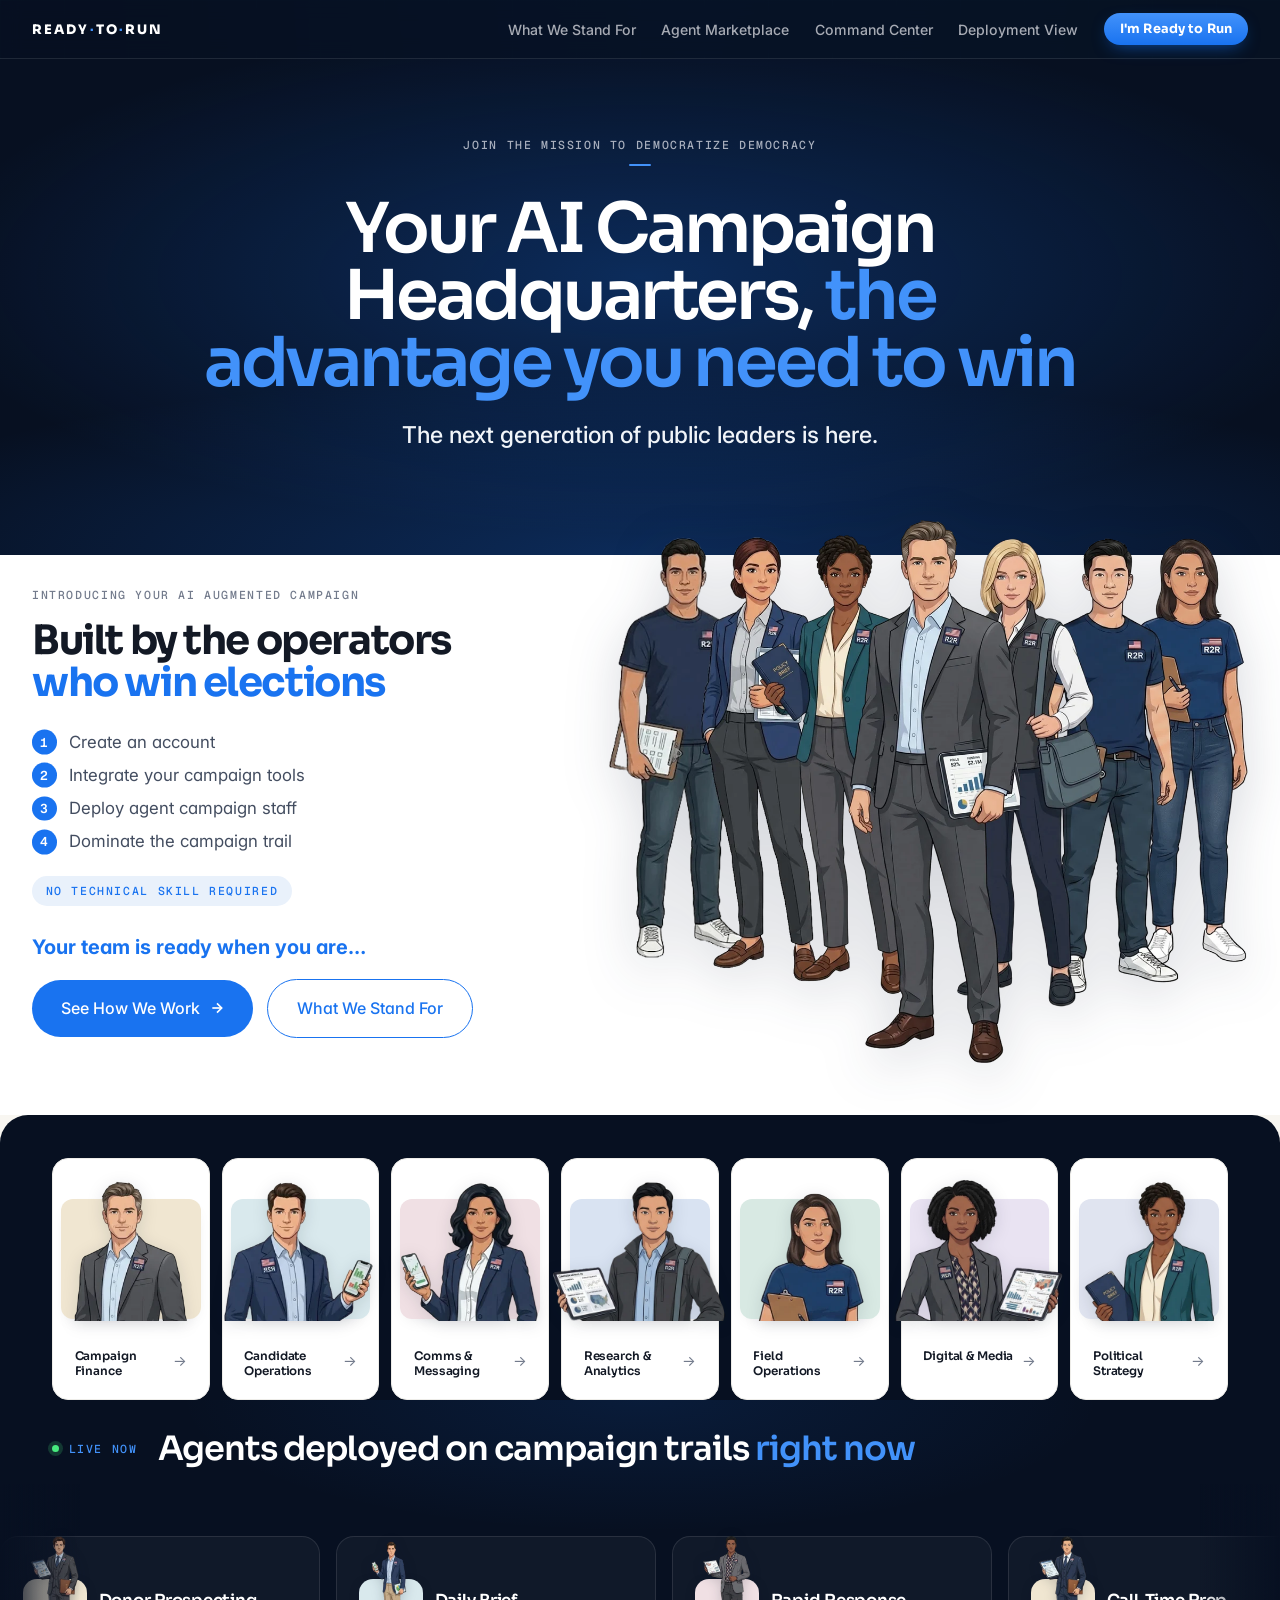
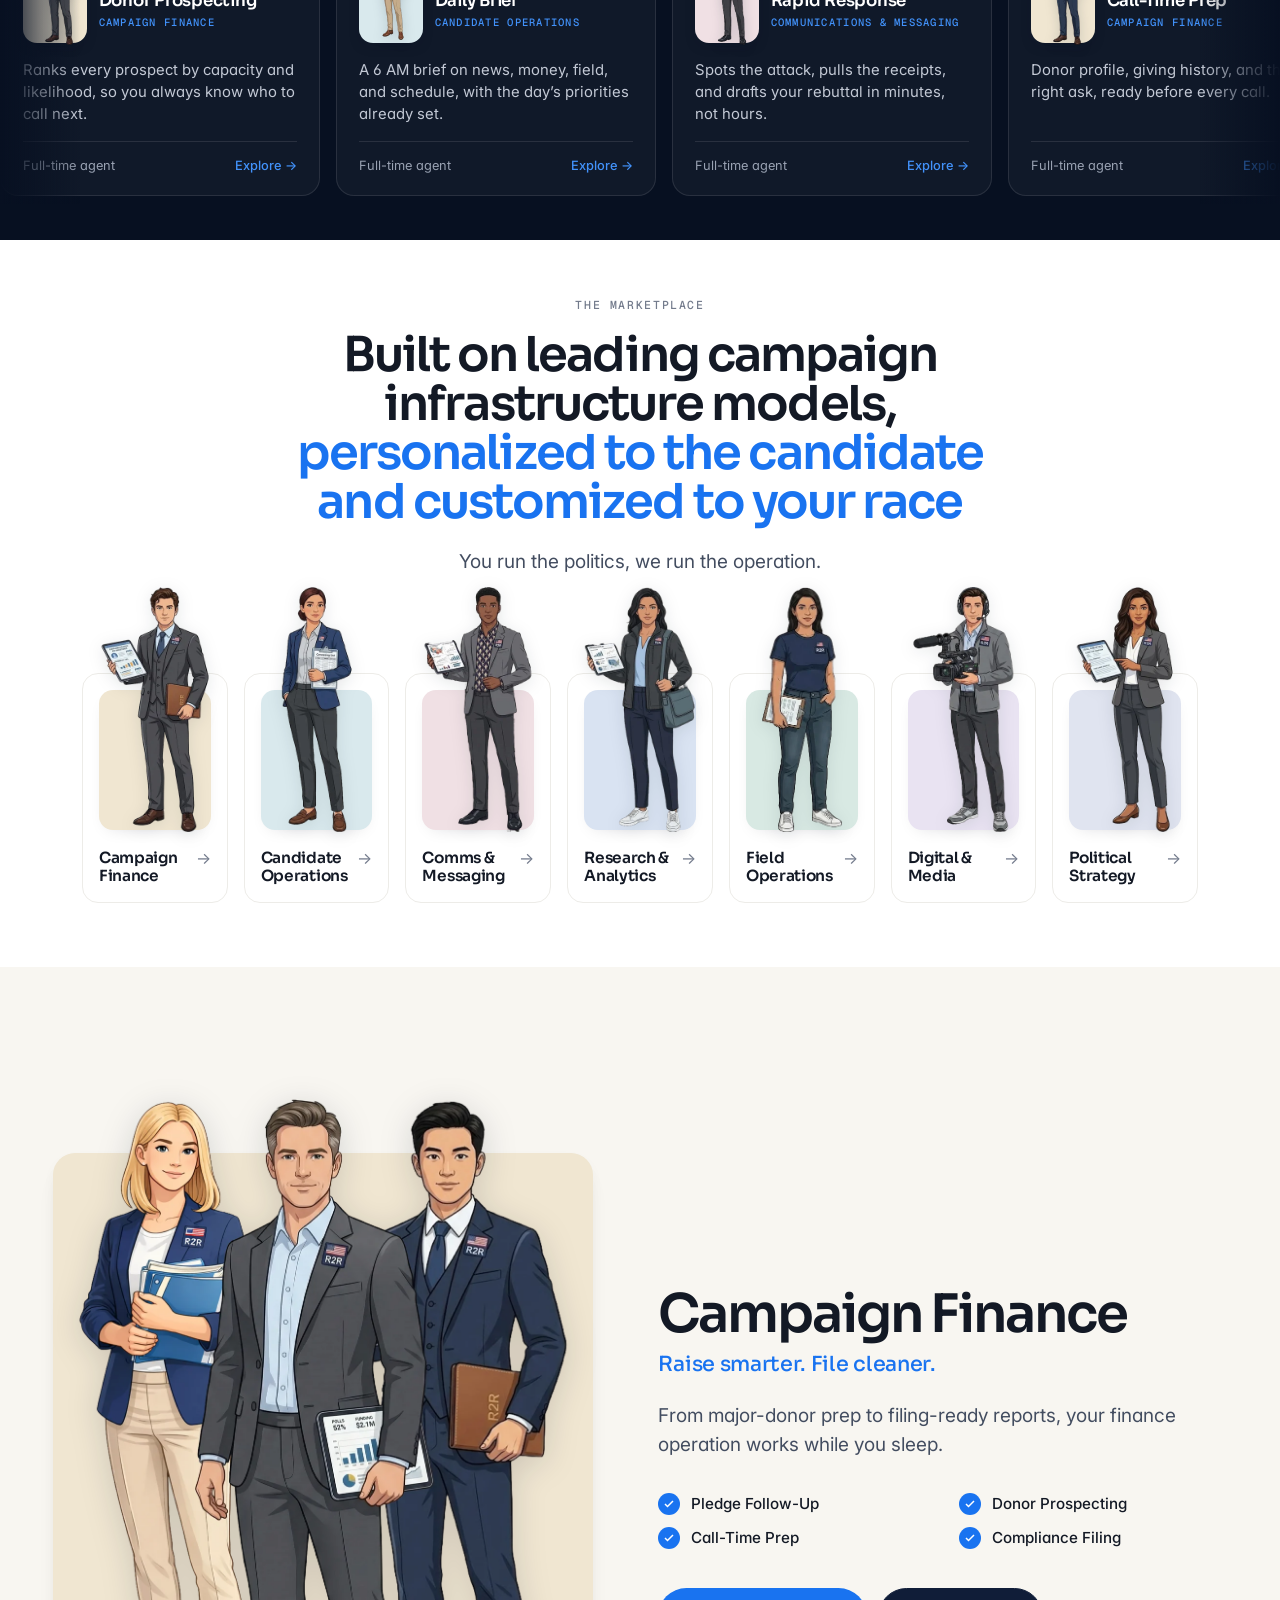
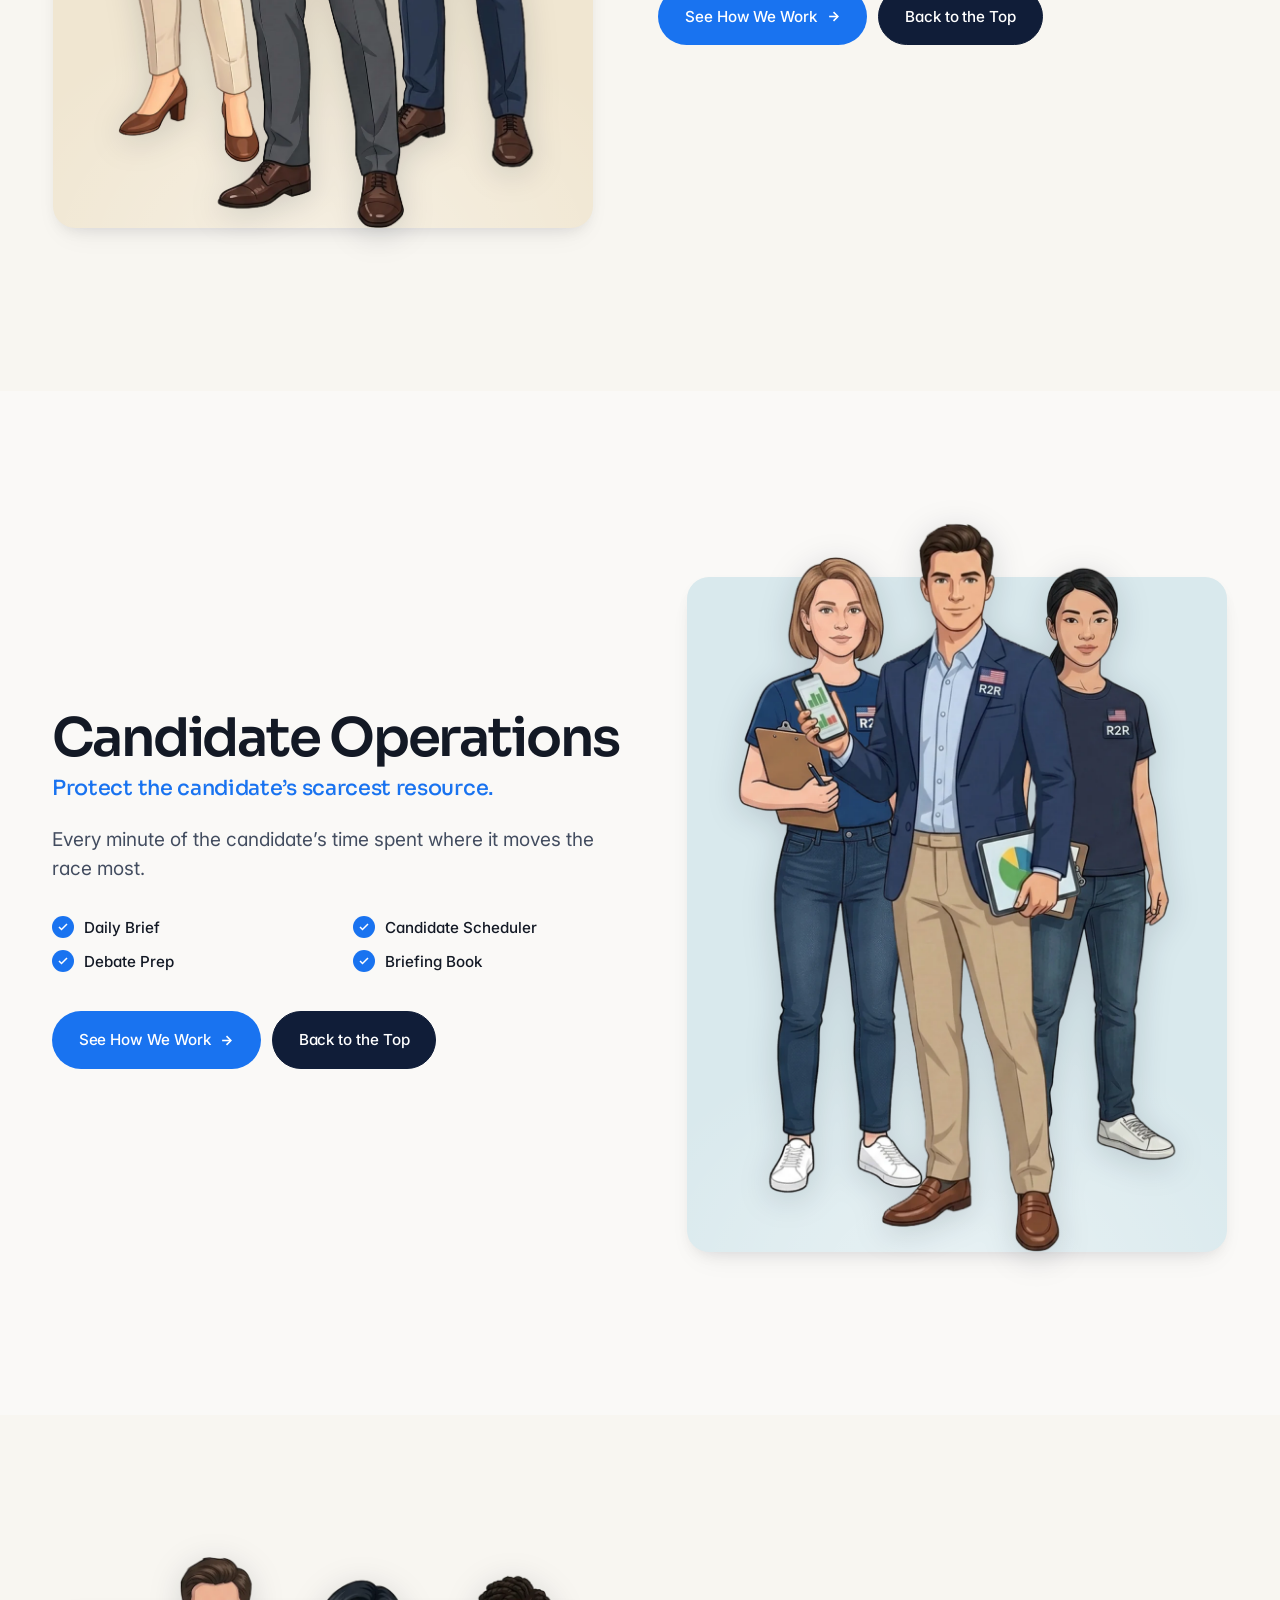
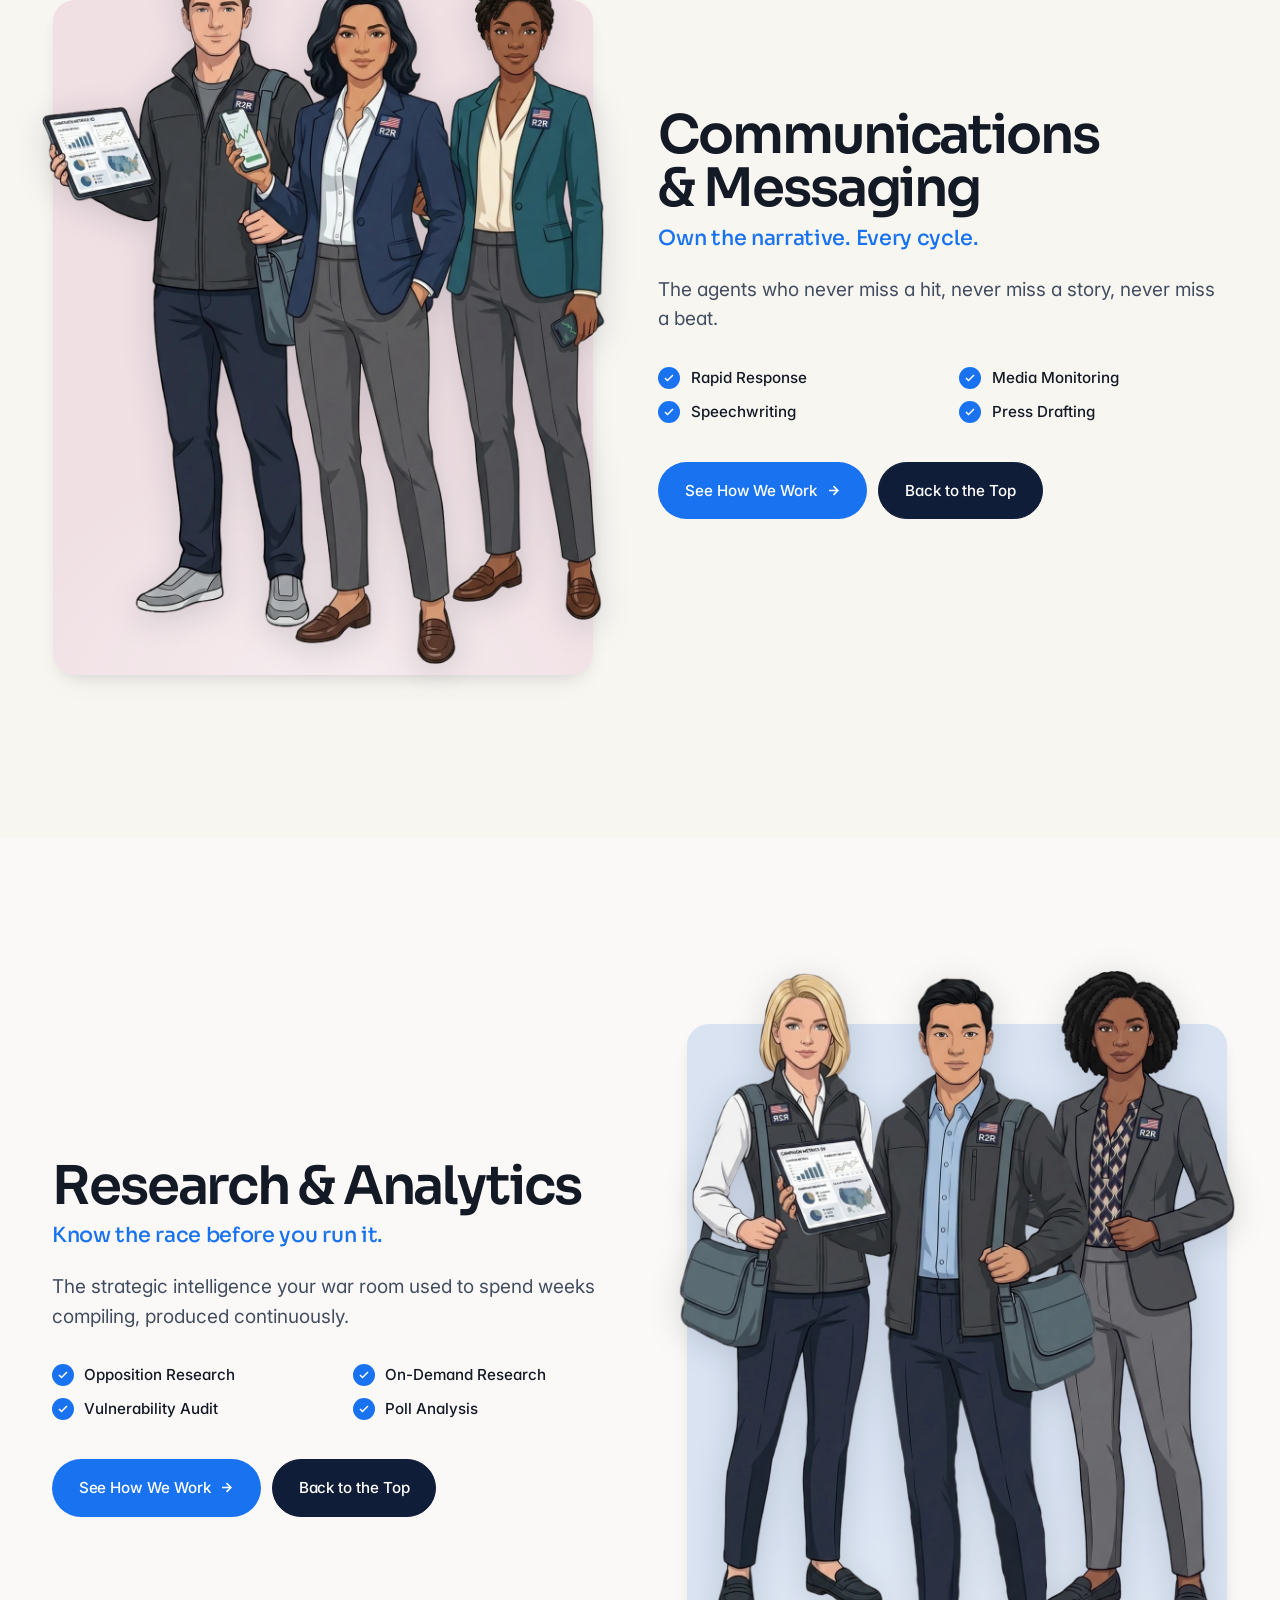
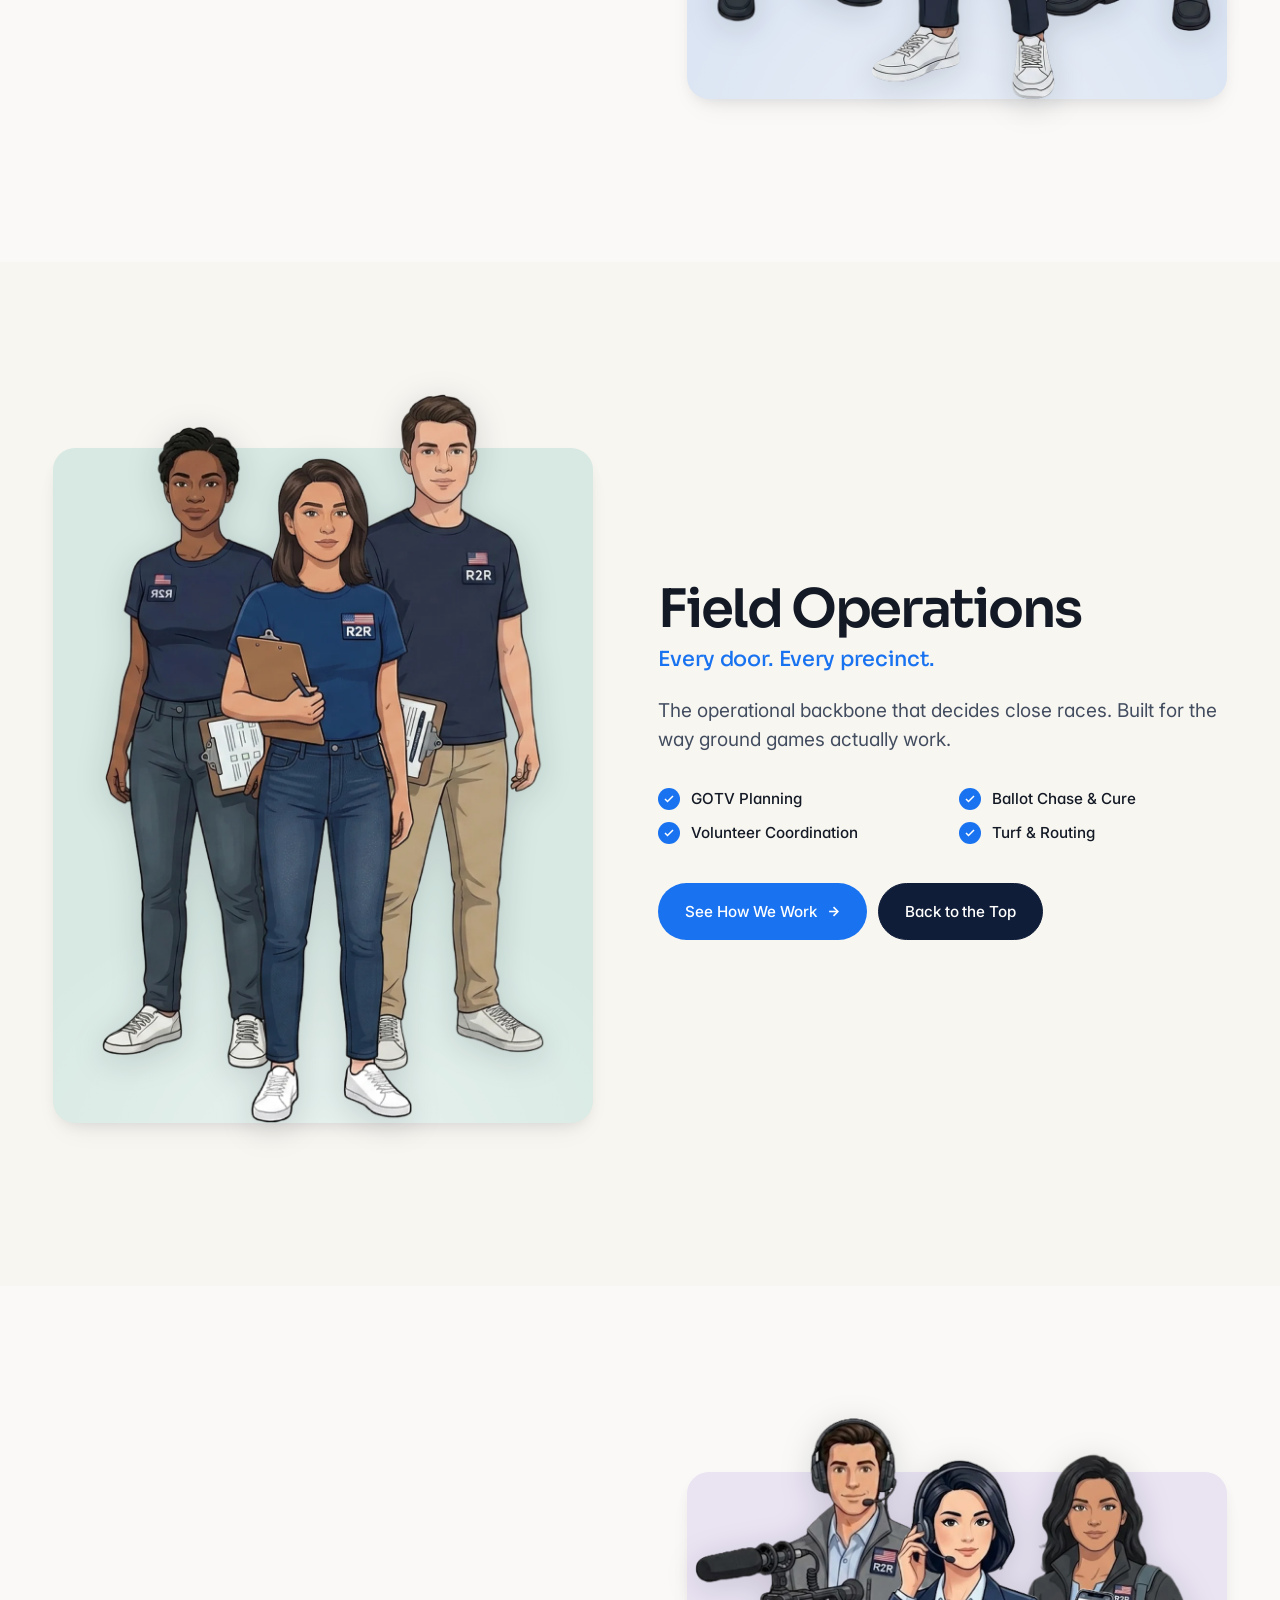
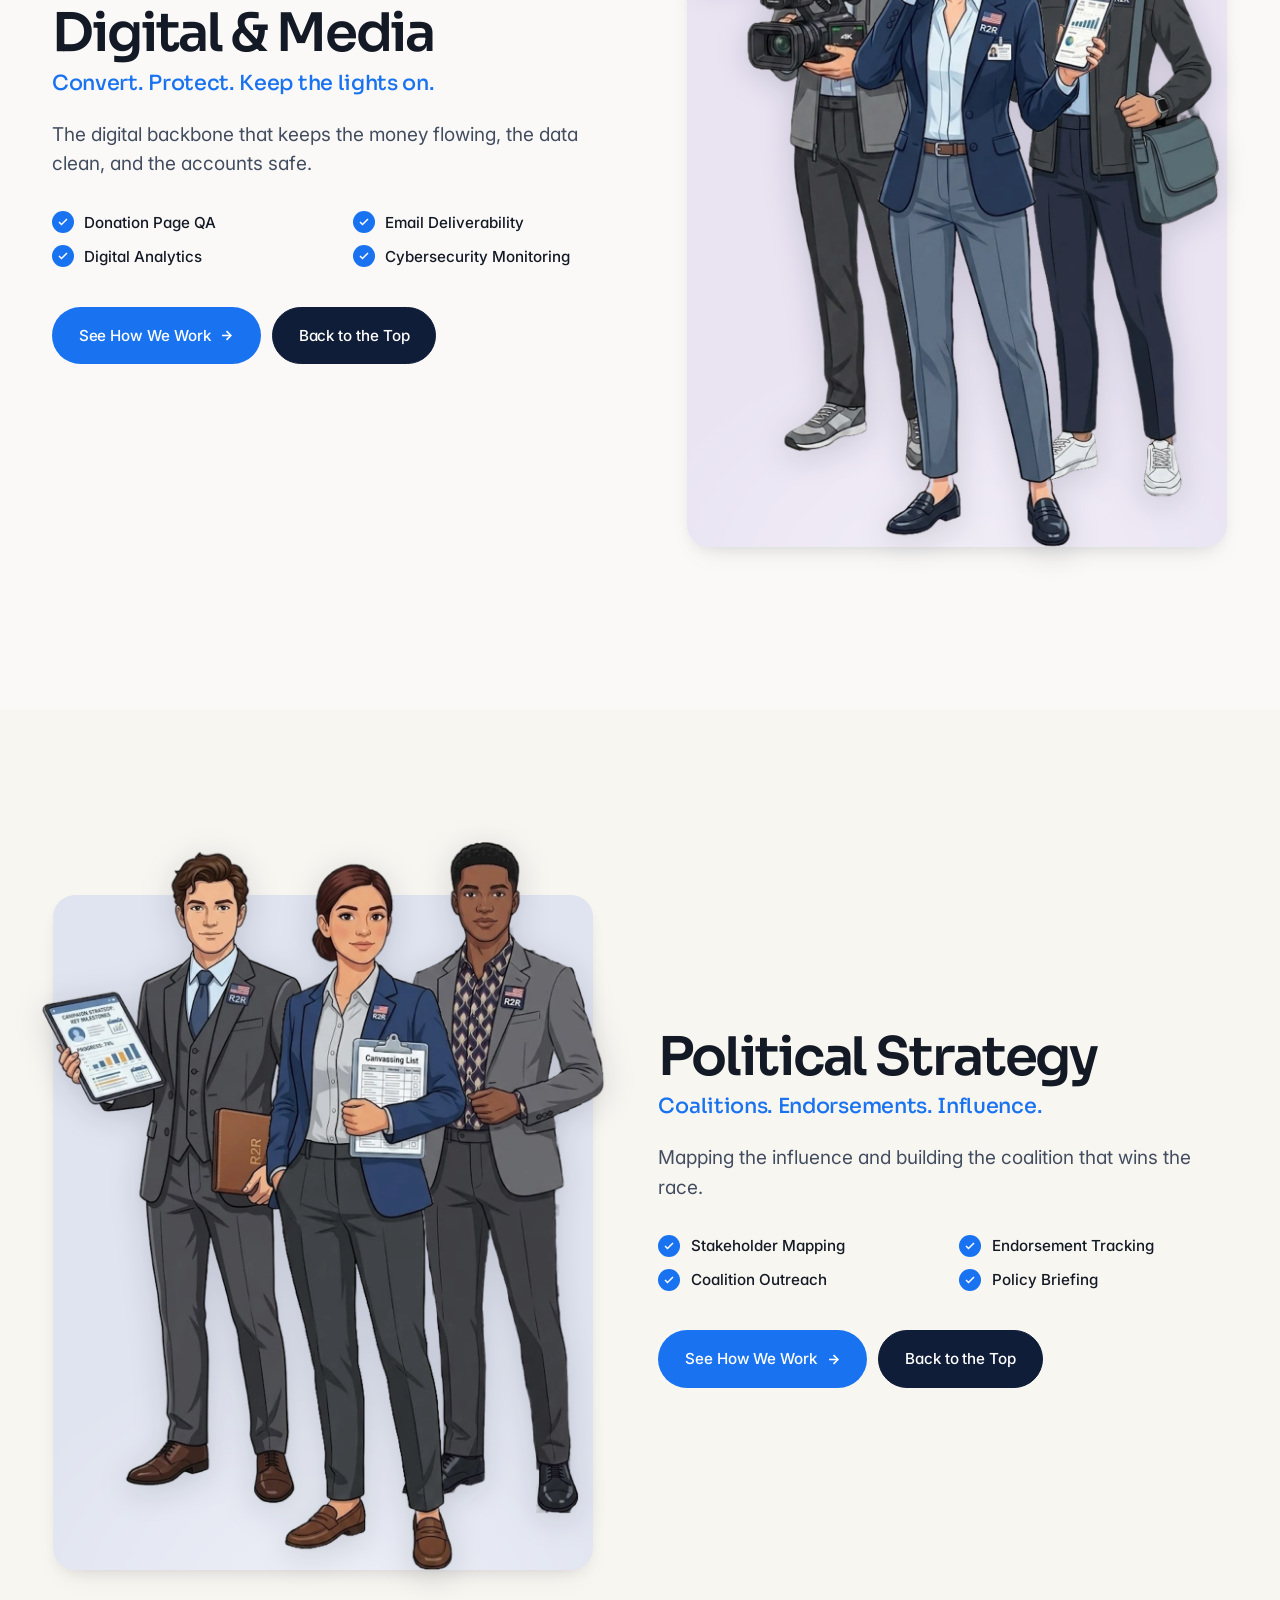
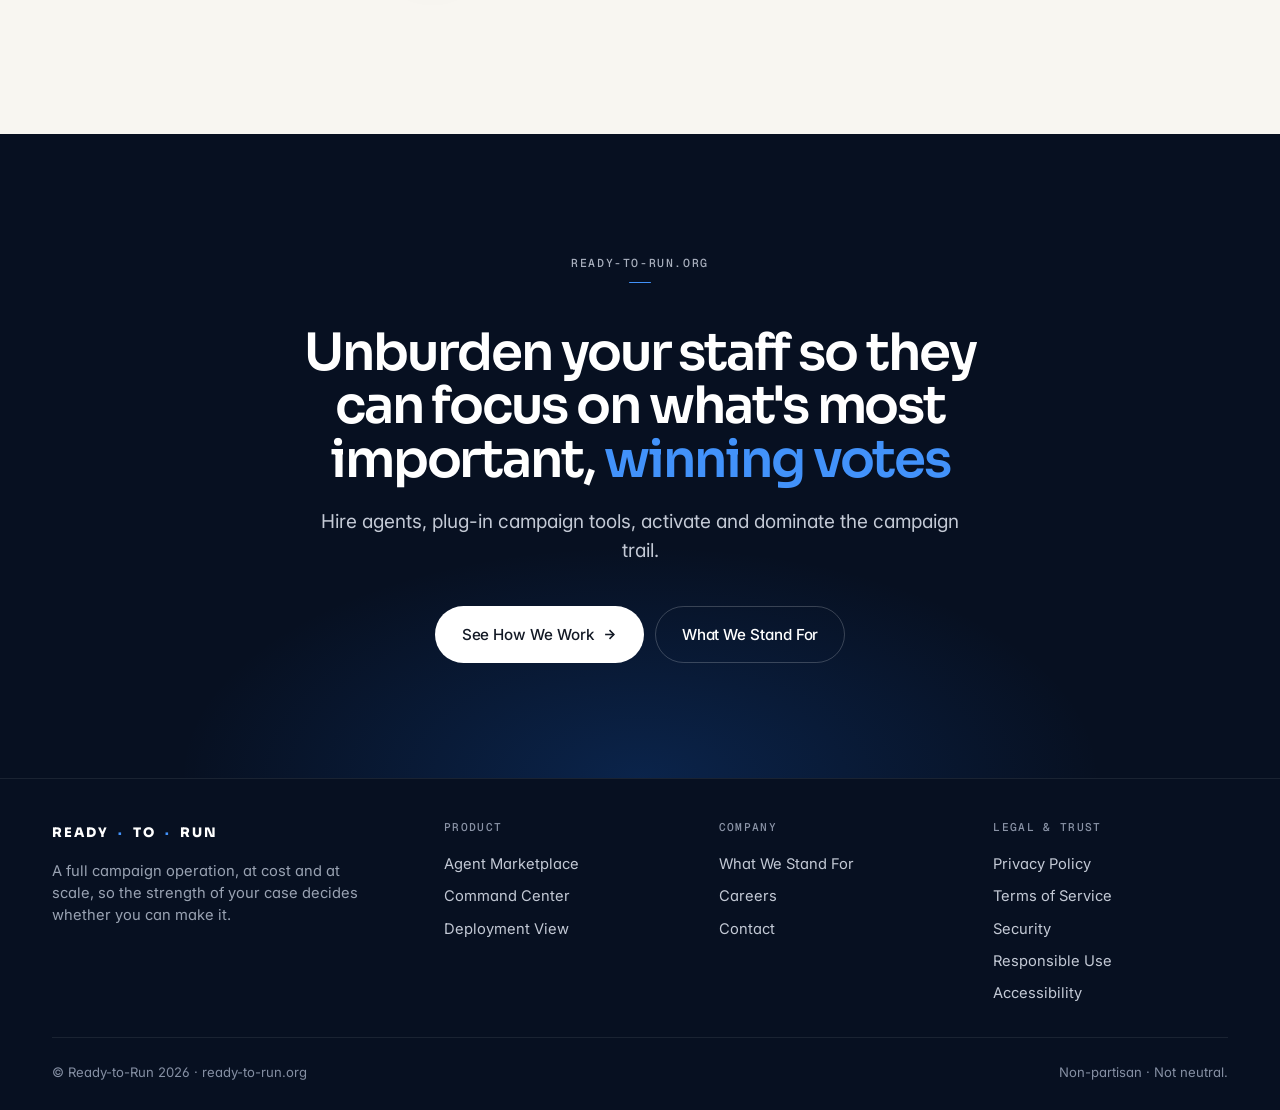
==== commit cc2cf461: "Replace site with optimized Ready to Run app" ====
--- a/index.html
+++ b/index.html
@@ -9,24 +9,25 @@
 <link rel="preconnect" href="https://fonts.gstatic.com" crossorigin/>
 <link href="https://fonts.googleapis.com/css2?family=Sora:wght@400;500;600;700;800&family=Inter:wght@400;500;600;700&family=Geist+Mono:wght@400;500&display=swap" rel="stylesheet"/>
 <link rel="stylesheet" href="css/styles.css"/>
-<meta name="robots" content="index, follow"/>
-<link rel="canonical" href="https://ready-to-run.org/"/>
-<meta name="theme-color" content="#081020"/>
-<link rel="icon" type="image/svg+xml" href="favicon.svg"/>
-<link rel="icon" type="image/png" sizes="32x32" href="images/favicon-32.png"/>
-<link rel="apple-touch-icon" href="images/apple-touch-icon.png"/>
-<meta property="og:type" content="website"/>
-<meta property="og:site_name" content="Ready-to-Run"/>
-<meta property="og:title" content="Ready-to-Run · AI Campaign Staff"/>
-<meta property="og:description" content="Deploy AI campaign staff across research, communications, field operations, fundraising, and digital strategy. Build the campaign team you wish you had."/>
-<meta property="og:url" content="https://ready-to-run.org/"/>
-<meta property="og:image" content="https://ready-to-run.org/images/og-image.png"/>
-<meta property="og:image:width" content="1200"/>
-<meta property="og:image:height" content="630"/>
-<meta name="twitter:card" content="summary_large_image"/>
-<meta name="twitter:title" content="Ready-to-Run · AI Campaign Staff"/>
-<meta name="twitter:description" content="Deploy AI campaign staff across research, communications, field operations, fundraising, and digital strategy."/>
-<meta name="twitter:image" content="https://ready-to-run.org/images/og-image.png"/>
+
+  <link rel="canonical" href="https://ready-to-run.org/"/>
+  <meta name="robots" content="index,follow"/>
+  <meta name="theme-color" content="#081020"/>
+  <link rel="icon" href="/favicon.svg" type="image/svg+xml"/>
+  <link rel="icon" href="/images/favicon-32.png" sizes="32x32" type="image/png"/>
+  <link rel="apple-touch-icon" href="/images/apple-touch-icon.png"/>
+  <meta property="og:type" content="website"/>
+  <meta property="og:site_name" content="Ready-to-Run"/>
+  <meta property="og:title" content="Ready-to-Run · AI Campaign Staff"/>
+  <meta property="og:description" content="Deploy AI campaign staff across research, communications, field operations, fundraising, and digital strategy. Build the campaign team you wish you had."/>
+  <meta property="og:url" content="https://ready-to-run.org/"/>
+  <meta property="og:image" content="https://ready-to-run.org/images/og-image.png"/>
+  <meta property="og:image:width" content="1200"/>
+  <meta property="og:image:height" content="630"/>
+  <meta name="twitter:card" content="summary_large_image"/>
+  <meta name="twitter:title" content="Ready-to-Run · AI Campaign Staff"/>
+  <meta name="twitter:description" content="Deploy AI campaign staff across research, communications, field operations, fundraising, and digital strategy. Build the campaign team you wish you had."/>
+  <meta name="twitter:image" content="https://ready-to-run.org/images/og-image.png"/>
 </head>
 <body>
 <header class="top" id="nav"><div class="wrap">
@@ -52,34 +53,19 @@
     <div class="container">
       <div class="hero-text">
         <span class="hero-eyebrow">Join the mission to democratize democracy</span>
-        <h1>The campaign team you need <span class="accent">to win</span></h1>
+        <h1>Your AI Campaign Headquarters, <span class="accent">the advantage you need to win</span></h1>
         <p class="hero-sub">The next generation of public leaders is here.</p>
-        <div class="hero-cta-row">
-          <a href="#command-center" class="btn btn-primary">
-            See How We Work
-            <svg viewBox="0 0 24 24" fill="none" stroke="currentColor" stroke-width="2.5"><line x1="5" y1="12" x2="19" y2="12"/><polyline points="12 5 19 12 12 19"/></svg>
-          </a>
-          <a href="#what-we-stand-for" class="btn btn-ghost-light">What We Stand For</a>
-        </div>
       </div>
 
-      <!-- DEPT CARD SHELF (bordered container w/ canonical avatars) -->
-      <div class="dept-row-wrap">
-        <div class="hero-dept-row" id="heroDeptRow"></div>
-        <div class="dept-row-swipe" aria-hidden="true">
-          <span class="dept-row-hint">Swipe to explore campaign teams <span class="arrow">&rarr;</span></span>
-          <div class="dept-row-dots" id="deptRowDots"></div>
-        </div>
-      </div>
     </div>
   </header>
 
-  <!-- HERO-AREA COLLAGE — two flanking clusters with centered marketing block -->
+  <!-- HERO-AREA COLLAGE · two flanking clusters with centered marketing block -->
   <section class="hero-collage-section" id="team">
     <div class="hero-stage" id="heroStage">
       <!-- CENTERED PITCH BLOCK -->
       <div class="hs-pitch reveal">
-        <span class="eyebrow">Introducing your campaign team</span>
+        <span class="eyebrow">Introducing your AI augmented campaign</span>
         <h2>Built by the operators <span class="accent">who win elections</span></h2>
         <ul class="hs-bullets">
           <li>Create an account</li>
@@ -87,19 +73,34 @@
           <li>Deploy agent campaign staff</li>
           <li>Dominate the campaign trail</li>
         </ul>
+        <span class="eyebrow-pill">No technical skill required</span>
         <p class="hs-tagline">Your team is ready when you are&hellip;</p>
-        <a href="#command-center" class="hs-cta">
+        <a href="#marketplace" class="hs-cta">
           See How We Work
           <svg viewBox="0 0 24 24" fill="none" stroke="currentColor" stroke-width="2.5"><line x1="5" y1="12" x2="19" y2="12"/><polyline points="12 5 19 12 12 19"/></svg>
         </a>
+        <a href="#what-we-stand-for" class="hs-cta hs-cta-ghost">What We Stand For</a>
       </div>
 
-      <!-- HERO COLLAGE (right) — single pre-composed campaign team -->
+      <!-- HERO COLLAGE (right) · single pre-composed campaign team -->
       <div class="hs-hero-art" aria-hidden="true">
         <img
-          src="images/asset-895e7bac.webp"
+          src="images/asset-4ddbee05.webp"
           width="2387" height="2028"
           alt="" loading="eager" fetchpriority="high" decoding="async"/>
+      </div>
+    </div>
+  </section>
+
+  <!-- DEPT CARD SHELF (relocated · navy band that blends into the revolver below) -->
+  <section class="dept-shelf-section">
+    <div class="container">
+      <div class="dept-row-wrap">
+        <div class="hero-dept-row" id="heroDeptRow"></div>
+        <div class="dept-row-chevron" id="deptRowChevron" aria-hidden="true"><svg viewBox="0 0 24 24" fill="none" stroke="currentColor" stroke-width="2.5"><polyline points="9 6 15 12 9 18"/></svg></div>
+        <div class="dept-row-swipe" aria-hidden="true">
+          <div class="dept-row-dots" id="deptRowDots"></div>
+        </div>
       </div>
     </div>
   </section>
@@ -122,8 +123,8 @@
     <div class="container">
       <div class="dis-head reveal">
         <span class="eyebrow">The marketplace</span>
-        <h2>Built on leading campaign infrastructure models, <span class="accent">customized to your demographic</span></h2>
-        <p>Targeted to your unique local, district, and state races.</p>
+        <h2>Built on leading campaign infrastructure models, <span class="accent">personalized to the candidate and customized to your race</span></h2>
+        <p>You run the politics, we run the operation.</p>
       </div>
     </div>
     <div class="dept-intro-grid reveal" id="deptIntroGrid"></div>
@@ -138,14 +139,14 @@
   <section class="final">
     <div class="container">
       <span class="hero-eyebrow">ready-to-run.org</span>
-      <h2>Your next race deserves <span class="accent">the team you need to win</span></h2>
-      <p>Browse the marketplace, build your stack, assemble your war room, dominate the opposition.</p>
+      <h2>Unburden your staff so they can focus on what's most important, <span class="accent">winning votes</span></h2>
+      <p>Hire agents, plug-in campaign tools, activate and dominate the campaign trail.</p>
       <div class="ctas">
-        <a href="#command-center" class="btn btn-on-dark">
+        <a href="#marketplace" class="btn btn-on-dark">
           See How We Work
           <svg viewBox="0 0 24 24" fill="none" stroke="currentColor" stroke-width="2.5"><line x1="5" y1="12" x2="19" y2="12"/><polyline points="12 5 19 12 12 19"/></svg>
         </a>
-        <a href="#marketplace" class="btn btn-ghost-dark">Browse the marketplace</a>
+        <a href="#what-we-stand-for" class="btn btn-ghost-dark">What We Stand For</a>
       </div>
     </div>
   </section>
@@ -155,36 +156,38 @@
       <div class="foot-grid">
         <div>
           <a href="#top" class="logo">READY<b>·</b>TO<b>·</b>RUN</a>
-          <p>A campaign command center built specifically for U.S. political operators at every level of every race.</p>
+          <p>A full campaign operation, at cost and at scale, so the strength of your case decides whether you can make it.</p>
         </div>
         <div>
-          <h5>Marketplace</h5>
+          <h5>Product</h5>
           <ul>
-            <li><a href="#departments">Departments</a></li>
-            <li><a href="#agents">Agents</a></li>
-            <li><a href="#simulator">Simulator</a></li>
+            <li><a href="#marketplace">Agent Marketplace</a></li>
+            <li><a href="#command-center">Command Center</a></li>
+            <li><a href="#deployment-view">Deployment View</a></li>
           </ul>
         </div>
         <div>
           <h5>Company</h5>
           <ul>
-            <li><a href="#">About</a></li>
-            <li><a href="#">Operators</a></li>
+            <li><a href="#what-we-stand-for">What We Stand For</a></li>
             <li><a href="#">Careers</a></li>
+            <li><a href="#">Contact</a></li>
           </ul>
         </div>
         <div>
-          <h5>Legal</h5>
+          <h5>Legal &amp; Trust</h5>
           <ul>
-            <li><a href="#">Privacy</a></li>
-            <li><a href="#">Terms</a></li>
+            <li><a href="#">Privacy Policy</a></li>
+            <li><a href="#">Terms of Service</a></li>
             <li><a href="#">Security</a></li>
+            <li><a href="#">Responsible Use</a></li>
+            <li><a href="#">Accessibility</a></li>
           </ul>
         </div>
       </div>
       <div class="foot-bot">
-        <div>© Ready-To-Run 2026 · <a href="https://ready-to-run.org">ready-to-run.org</a></div>
-        <div>Made for operators.</div>
+        <div>© Ready-to-Run 2026 · <a href="https://ready-to-run.org">ready-to-run.org</a></div>
+        <div>Non-partisan · Not neutral.</div>
       </div>
     </div>
   </footer>
@@ -202,7 +205,7 @@
     <h1 class="ws-cas" style="transition-delay:90ms">Run on what you <span class="ws-acc">believe.</span></h1>
     <p class="ws-sub ws-cas" style="transition-delay:180ms">Your <span class="ws-acc">AI Campaign Headquarters</span>, so your positions are <span class="ws-acc">never compromised by your budget.</span></p>
     <figure class="ws-art ws-cas" style="transition-delay:270ms">
-      <img src="images/asset-d9eacac7.webp" alt="Six Ready-to-Run staff flanking two candidate silhouettes" width="2971" height="2221" decoding="async">
+      <img src="images/asset-4f2b704f.webp" alt="Six Ready-to-Run staff flanking two candidate silhouettes" width="2971" height="2221" decoding="async">
     </figure>
   </div>
 </section>
@@ -268,7 +271,7 @@
 <article class="cc-card " data-key="compliance-filing" data-agent="Compliance Filing Assistant" data-dept="finance" style="--accent:hsl(150 62% 54%);--tint:hsl(150 45% 87%)">
     
     <div class="cc-top">
-      <div class="cc-avi"><img src="images/asset-6e542f08.webp" alt=""></div>
+      <div class="cc-avi"><img src="images/asset-f8d71208.webp" alt=""></div>
       <div class="cc-tt"><div class="cc-name">Compliance Filing Assistant</div><div class="cc-tag">Campaign Finance</div></div>
       <div class="cc-actions"><span class="nb">1</span><button tabindex="-1" class="pin " data-pin="1"><svg viewBox="0 0 24 24" fill="none" stroke="currentColor" stroke-width="1.8"><path d="M9 4h6l-1 6 3 3v2H7v-2l3-3z"></path><path d="M12 15v5"></path></svg></button></div>
     </div>
@@ -286,9 +289,9 @@
       <li><span class="ws-num-head"><i>03</i><b>Activate</b></span><span class="ws-sub-line">Deploy agents to go to work</span></li>
     </ol>
     <div class="ws-previews ws-reveal">
-      <figure class="ws-pv"><figcaption><span class="ws-num-head"><i>01</i><b>Agent Marketplace</b></span><span class="ws-sub-line ws-cap-sub">Hire the agents your campaign needs.</span></figcaption><img src="images/asset-6b344d3a.webp" alt="Agent Marketplace preview" width="1933" height="634" decoding="async"></figure>
-      <figure class="ws-pv"><figcaption><span class="ws-num-head"><i>02</i><b>Command Center</b></span><span class="ws-sub-line ws-cap-sub">Run your whole team from one place.</span></figcaption><img src="images/asset-4d85152a.webp" alt="Command Center preview" width="1915" height="939" decoding="async"></figure>
-      <figure class="ws-pv"><figcaption><span class="ws-num-head"><i>03</i><b>Deployment View</b></span><span class="ws-sub-line ws-cap-sub">Watch the work happen in real time.</span></figcaption><img src="images/asset-89a93e91.webp" alt="Deployment View preview" width="1918" height="721" decoding="async"></figure>
+      <figure class="ws-pv"><figcaption><span class="ws-num-head"><i>01</i><b>Agent Marketplace</b></span><span class="ws-sub-line ws-cap-sub">Hire the agents your campaign needs.</span></figcaption><img src="images/asset-aa3eff98.webp" alt="Agent Marketplace preview" width="1933" height="634" decoding="async"></figure>
+      <figure class="ws-pv"><figcaption><span class="ws-num-head"><i>02</i><b>Command Center</b></span><span class="ws-sub-line ws-cap-sub">Run your whole team from one place.</span></figcaption><img src="images/asset-eeaec8f3.webp" alt="Command Center preview" width="1915" height="939" decoding="async"></figure>
+      <figure class="ws-pv"><figcaption><span class="ws-num-head"><i>03</i><b>Deployment View</b></span><span class="ws-sub-line ws-cap-sub">Watch the work happen in real time.</span></figcaption><img src="images/asset-4a107d7b.webp" alt="Deployment View preview" width="1918" height="721" decoding="async"></figure>
     </div>
     <div class="ws-kicker ws-kicker--dark ws-reveal">
       <b class="ws-result-t">The Result</b>
@@ -307,12 +310,12 @@
     <p class="ws-body ws-reveal" style="transition-delay:140ms">From there, our team guides you through the technical setup, connects your tools, and keeps you current on what matters most, in real time.</p>
     <div class="ws-iyc">
       <div class="ws-pcards">
-        <div class="ws-pcard ws-reveal" style="transition-delay:70ms"><div class="ws-pcard-top"><span class="ws-pavi" style="background:hsl(225 35% 91%)"><img src="images/asset-e61bc295.webp" alt=""></span><span class="ws-pid"><b>Jax Rousseau</b><i>Political Consultant</i></span></div><p>Learns your campaign and what you stand for</p></div>
-        <div class="ws-pcard ws-reveal" style="transition-delay:140ms"><div class="ws-pcard-top"><span class="ws-pavi" style="background:hsl(215 50% 90%)"><img src="images/asset-ffe8693a.webp" alt=""></span><span class="ws-pid"><b>Jon Locke</b><i>Tech Operations Lead</i></span></div><p>Helps you set up and operate the platform</p></div>
-        <div class="ws-pcard ws-reveal" style="transition-delay:210ms"><div class="ws-pcard-top"><span class="ws-pavi" style="background:hsl(215 50% 90%)"><img src="images/asset-bb599040.webp" alt=""></span><span class="ws-pid"><b>Tom Hobbes</b><i>R2R Campaign Manager</i></span></div><p>Your catch-all for the whole campaign</p></div>
+        <div class="ws-pcard ws-reveal" style="transition-delay:70ms"><div class="ws-pcard-top"><span class="ws-pavi" style="background:hsl(225 35% 91%)"><img src="images/asset-f875be2c.webp" alt=""></span><span class="ws-pid"><b>Jax Rousseau</b><i>Political Consultant</i></span></div><p>Learns your campaign and what you stand for</p></div>
+        <div class="ws-pcard ws-reveal" style="transition-delay:140ms"><div class="ws-pcard-top"><span class="ws-pavi" style="background:hsl(215 50% 90%)"><img src="images/asset-d0f521c1.webp" alt=""></span><span class="ws-pid"><b>Jon Locke</b><i>Tech Operations Lead</i></span></div><p>Helps you set up and operate the platform</p></div>
+        <div class="ws-pcard ws-reveal" style="transition-delay:210ms"><div class="ws-pcard-top"><span class="ws-pavi" style="background:hsl(215 50% 90%)"><img src="images/asset-cb317cbe.webp" alt=""></span><span class="ws-pid"><b>Tom Hobbes</b><i>R2R Campaign Manager</i></span></div><p>Your catch-all for the whole campaign</p></div>
       </div>
       <figure class="ws-trio ws-reveal" style="transition-delay:210ms">
-        <img src="images/asset-095327fa.webp" alt="Jon Locke, Tom Hobbes, and Jax Rousseau, your Ready-to-Run experience agents" width="1826" height="2407" decoding="async">
+        <img src="images/asset-505494a9.webp" alt="Jon Locke, Tom Hobbes, and Jax Rousseau, your Ready-to-Run experience agents" width="1826" height="2407" decoding="async">
       </figure>
     </div>
   </div>
@@ -348,12 +351,54 @@
 <section class="ws-final">
   <div class="ws-container">
     <p class="ws-kicker ws-kicker--dark ws-reveal">250 years ago, our Founding Fathers staked their <span class="ws-acc">lives, fortunes, and sacred honor</span> to launch this democratic experiment. Let us have <span class="ws-acc">the courage to advance it together.</span></p>
-    <h2 class="ws-reveal">Run on what you <span class="ws-acc">believe.</span></h2>
+    <h2 class="ws-reveal" style="transition-delay:90ms">A Republic, <span class="ws-acc">if you can keep it...</span></h2>
+    <p class="ws-reveal" style="transition-delay:140ms;margin:0.7rem auto 0;font-family:'Sora',sans-serif;font-style:italic;font-weight:500;font-size:clamp(1rem,0.5vw + 0.85rem,1.2rem);color:hsl(220 14% 70%)">~Benjamin Franklin</p>
     <div class="ws-cta-row ws-reveal" style="transition-delay:140ms">
       <a class="ws-btn ws-btn-primary" href="#sign-in">I'm Ready to Run <svg viewBox="0 0 16 16" fill="none" aria-hidden="true"><path d="M3 8h10M9 4l4 4-4 4" stroke="currentColor" stroke-width="1.6" stroke-linecap="round" stroke-linejoin="round"/></svg></a>
     </div>
   </div>
 </section>
+
+<footer>
+  <div class="ws-container">
+    <div class="foot-grid">
+      <div>
+        <a href="#top" class="logo">READY<b>·</b>TO<b>·</b>RUN</a>
+        <p>A full campaign operation, at cost and at scale, so the strength of your case decides whether you can make it.</p>
+      </div>
+      <div>
+        <h5>Product</h5>
+        <ul>
+          <li><a href="#marketplace">Agent Marketplace</a></li>
+          <li><a href="#command-center">Command Center</a></li>
+          <li><a href="#deployment-view">Deployment View</a></li>
+        </ul>
+      </div>
+      <div>
+        <h5>Company</h5>
+        <ul>
+          <li><a href="#what-we-stand-for">What We Stand For</a></li>
+          <li><a href="#">Careers</a></li>
+          <li><a href="#">Contact</a></li>
+        </ul>
+      </div>
+      <div>
+        <h5>Legal &amp; Trust</h5>
+        <ul>
+          <li><a href="#">Privacy Policy</a></li>
+          <li><a href="#">Terms of Service</a></li>
+          <li><a href="#">Security</a></li>
+          <li><a href="#">Responsible Use</a></li>
+          <li><a href="#">Accessibility</a></li>
+        </ul>
+      </div>
+    </div>
+    <div class="foot-bot">
+      <div>© Ready-to-Run 2026 · <a href="https://ready-to-run.org">ready-to-run.org</a></div>
+      <div>Non-partisan · Not neutral.</div>
+    </div>
+  </div>
+</footer>
 
 <div class="ws-lb" id="wsLightbox" role="dialog" aria-modal="true" aria-label="Interface preview" hidden>
   <button class="ws-lb-close" type="button" aria-label="Close preview"><svg viewBox="0 0 24 24" fill="none" aria-hidden="true"><path d="M6 6l12 12M18 6L6 18" stroke="currentColor" stroke-width="2" stroke-linecap="round"/></svg></button>
@@ -461,7 +506,7 @@
 
       <div class="greeter">
         <div class="bubble">Let's get you running by logging in your credentials... Don't have an account? <b>Please fill out the intake form below.</b></div>
-        <div class="figure"><img src="images/asset-0cc65bb0.png" alt="Ready-to-Run data analyst" decoding="async"></div>
+        <div class="figure"><img src="images/asset-5dc0e008.png" alt="Ready-to-Run data analyst" decoding="async"></div>
       </div>
     </div>
   </section>
@@ -497,7 +542,7 @@
         </form>
       </div>
 
-      <div class="team-art"><img src="images/asset-3069b99a.png" alt="Ready-to-Run field operations team" decoding="async"></div>
+      <div class="team-art"><img src="images/asset-550f77df.png" alt="Ready-to-Run field operations team" decoding="async"></div>
     </div>
   </section>
 </main>
@@ -512,6 +557,3325 @@
 
 </section>
 
-<script defer src="js/app.js"></script>
+<script>
+window.RT = [{"key": "call-time-prep", "name": "Call-Time Prep Desk", "dept": "finance", "av": "asst-cm-indian", "tier": 1, "high_guardrail": false, "caps": ["Preps donor profiles and giving history", "Suggests the right ask for each call", "Delivers a ready call sheet every block"], "solves": "Dreaded, unprepared call time.", "notif": 2, "owned": true, "deployed": true, "pinned": true, "posture": "base", "actLive": "Call sheets prepped for the 2 PM block \u00b7 14 donors", "actDeck": "Resume prepping call-time packets"}, {"key": "pledge-follow-up", "name": "Pledge Follow-Up Desk", "dept": "finance", "av": "finance-white-male", "tier": 1, "high_guardrail": false, "caps": ["Tracks every pledge and commitment", "Drafts follow-ups until the check clears", "Forecasts incoming revenue"], "solves": "Money left on the table.", "notif": 1, "owned": true, "deployed": true, "pinned": true, "posture": "base", "actLive": "12 pledges chased \u00b7 $48k cleared today", "actDeck": "Resume chasing outstanding pledges"}, {"key": "compliance-filing", "name": "Compliance Filing Assistant", "dept": "finance", "av": "senior-advisor", "tier": 1, "high_guardrail": false, "caps": ["Assembles filing-ready FEC & state reports", "Flags issues before the deadline", "Tracks every disclosure date"], "solves": "Filing scrambles, fines and amendments.", "notif": 1, "owned": true, "deployed": true, "pinned": false, "posture": "base", "actLive": "Q2 report assembled \u00b7 awaiting your sign-off", "actDeck": "Resume filing prep and deadline watch"}, {"key": "contribution-review", "name": "Contribution Review Desk", "dept": "finance", "av": "finance-asian-male", "tier": 1, "high_guardrail": false, "caps": ["Validates and codes every donation", "Checks limits and prohibited sources", "Runs the exception queue to resolution"], "solves": "Manual entry and compliance exposure.", "notif": 0, "owned": true, "deployed": false, "pinned": false, "posture": "base", "actLive": "Overnight batch coded \u00b7 2 exceptions queued", "actDeck": "Resume donation review and limit checks"}, {"key": "donor-prospecting", "name": "Donor Prospecting Desk", "dept": "finance", "av": "deputy-campaign-manager", "tier": 1, "high_guardrail": false, "caps": ["Mines wealth and giving signals", "Ranks prospects by capacity and likelihood", "Builds prioritized call lists"], "solves": "Not knowing who to call next.", "notif": 0, "owned": true, "deployed": true, "pinned": false, "posture": "base", "actLive": "340 prospects ranked \u00b7 top 25 list ready", "actDeck": "Resume prospect screening"}, {"key": "revenue-forecast", "name": "Revenue Forecast Reporter", "dept": "finance", "av": "data-analyst-white-male", "tier": 1, "high_guardrail": false, "caps": ["Reads pledges, cash and pipeline together", "Forecasts revenue with variance notes", "Delivers a weekly finance readout"], "solves": "Guessing whether the money will be there.", "notif": 0, "owned": false, "deployed": false, "pinned": false, "posture": "base", "actLive": "Weekly readout drafted \u00b7 variance flagged", "actDeck": "Resume revenue tracking"}, {"key": "daily-briefer", "name": "Daily Campaign Briefer", "dept": "candidate", "av": "campaign-manager", "tier": 1, "high_guardrail": false, "caps": ["Delivers a 6 AM intelligence brief", "Summarizes news, money, field & schedule", "Sets the day's top priorities"], "solves": "Drowning in information, starved for insight.", "notif": 1, "owned": true, "deployed": true, "pinned": true, "posture": "base", "actLive": "6 AM brief delivered \u00b7 3 priorities set", "actDeck": "Resume the morning brief"}, {"key": "media-monitor", "name": "Media Monitor", "dept": "comms", "av": "comms-director", "tier": 1, "high_guardrail": false, "caps": ["Watches news, TV, podcasts & social 24/7", "Detects narrative shifts instantly", "Alerts you the moment it matters"], "solves": "Finding out about the story too late.", "notif": 2, "owned": true, "deployed": true, "pinned": true, "posture": "base", "actLive": "214 mentions scanned \u00b7 1 narrative shift flagged", "actDeck": "Resume round-the-clock monitoring"}, {"key": "candidate-schedule", "name": "Candidate Schedule Desk", "dept": "candidate", "av": "asst-cm-indian", "tier": 1, "high_guardrail": false, "caps": ["Triages every request on the calendar", "Protects high-value candidate time", "Coordinates holds, travel and prep"], "solves": "The candidate's scarcest resource leaking away.", "notif": 0, "owned": false, "deployed": false, "pinned": false, "posture": "base", "actLive": "18 requests triaged \u00b7 Thursday hold protected", "actDeck": "Resume schedule triage"}, {"key": "data-quality", "name": "Data Quality Monitor", "dept": "research", "av": "data-analyst-white-male", "tier": 1, "high_guardrail": false, "caps": ["Dedupes and validates every record", "Flags anomalies before they cost you", "Monitors data health around the clock"], "solves": "Bad data quietly wasting spend.", "notif": 0, "owned": true, "deployed": false, "pinned": false, "posture": "base", "actLive": "4,112 records validated \u00b7 37 dupes merged", "actDeck": "Resume nightly data checks"}, {"key": "budget-burn", "name": "Budget & Burn Desk", "dept": "finance", "av": "campaign-manager", "tier": 1, "high_guardrail": false, "caps": ["Tracks budget vs. actual in real time", "Watches burn rate and runway", "Flags invoices and spend anomalies"], "solves": "Running out of money without warning.", "notif": 0, "owned": false, "deployed": false, "pinned": false, "posture": "base", "actLive": "Burn at 92% of plan \u00b7 2 invoices flagged", "actDeck": "Resume budget and runway watch"}, {"key": "campaign-data-hub", "name": "Campaign Data Hub", "dept": "research", "av": "data-analyst-asian-male", "tier": 1, "high_guardrail": false, "caps": ["Unifies voter file, donor & event data", "Builds one clean, query-ready source", "Keeps everything synced and current"], "solves": "Siloed, messy campaign data.", "notif": 0, "owned": true, "deployed": true, "pinned": false, "posture": "base", "actLive": "Voter, donor and event data synced 4 AM", "actDeck": "Resume nightly data sync"}, {"key": "analytics-reporter", "name": "Analytics Reporter", "dept": "research", "av": "data-analyst-black-female", "tier": 1, "high_guardrail": false, "caps": ["Turns raw numbers into daily dashboards", "Writes plain-English briefings", "Highlights what changed and why"], "solves": "Numbers no one has time to read.", "notif": 0, "owned": true, "deployed": false, "pinned": false, "posture": "base", "actLive": "Daily dashboard posted \u00b7 2 movers called out", "actDeck": "Resume daily reporting"}, {"key": "donation-page-qa", "name": "Donation Page QA Desk", "dept": "digital", "av": "data-analyst-white-female", "tier": 1, "high_guardrail": false, "caps": ["Tests the donate path every day", "Catches broken links and tracking", "Alerts on conversion drops instantly"], "solves": "A broken donate button bleeding money.", "notif": 1, "owned": true, "deployed": true, "pinned": false, "posture": "base", "actLive": "Donate path tested 6 AM \u00b7 all green", "actDeck": "Resume daily donate-path tests"}, {"key": "research-desk", "name": "Research Desk", "dept": "research", "av": "data-analyst-white-female", "tier": 1, "high_guardrail": false, "caps": ["Turns questions into sourced memos", "Digs through records, filings & archives", "Keeps the request queue moving"], "solves": "A research shop you can't afford to staff.", "notif": 0, "owned": false, "deployed": false, "pinned": false, "posture": "base", "actLive": "2 memos delivered \u00b7 1 request in queue", "actDeck": "Resume the research queue"}, {"key": "source-library", "name": "Document & Source Library Desk", "dept": "research", "av": "policy-aide", "tier": 1, "high_guardrail": false, "caps": ["Files every document with provenance", "Tags people, issues and entities", "Keeps research retrieval-ready"], "solves": "A campaign drowning in unfiled PDFs.", "notif": 0, "owned": false, "deployed": false, "pinned": false, "posture": "base", "actLive": "31 documents filed \u00b7 provenance tagged", "actDeck": "Resume document filing"}, {"key": "rapid-response-prep", "name": "Rapid Response Prep Desk", "dept": "comms", "av": "deputy-campaign-manager", "tier": 2, "high_guardrail": false, "caps": ["Detects attacks and breaking news", "Pulls receipts and drafts rebuttals in minutes", "Keeps you ahead of the cycle"], "solves": "Losing the cycle to a slow response.", "notif": 1, "owned": true, "deployed": true, "pinned": false, "posture": "defense", "actLive": "Opponent statement flagged \u00b7 rebuttal drafted", "actDeck": "Resume attack and breaking-news watch"}, {"key": "briefing-book", "name": "Briefing Book Builder", "dept": "candidate", "av": "policy-aide", "tier": 2, "high_guardrail": false, "caps": ["Researches attendees and venues", "Builds tailored talking points", "Delivers a ready pre-event brief"], "solves": "The candidate walking in cold.", "notif": 0, "owned": true, "deployed": false, "pinned": false, "posture": "base", "actLive": "Rotary Club brief ready \u00b7 40 attendees profiled", "actDeck": "Resume pre-event briefing prep"}, {"key": "press-drafting", "name": "Press Drafting Desk", "dept": "comms", "av": "media-director", "tier": 2, "high_guardrail": false, "caps": ["Drafts statements and press releases", "Builds and maintains media lists", "Preps pitches and Q&A for review"], "solves": "A two-person comms team, stretched thin.", "notif": 0, "owned": false, "deployed": false, "pinned": false, "posture": "base", "actLive": "2 statements drafted \u00b7 media list refreshed", "actDeck": "Resume press drafting"}, {"key": "volunteer-coordination", "name": "Volunteer Coordination Desk", "dept": "field", "av": "field-asian-female", "tier": 2, "high_guardrail": false, "caps": ["Tracks sign-ups, shifts and no-shows", "Drafts confirmations and reminders", "Keeps every captain's roster current"], "solves": "Volunteers slipping through the cracks.", "notif": 0, "owned": true, "deployed": true, "pinned": false, "posture": "base", "actLive": "64 shift confirmations drafted \u00b7 5 no-shows flagged", "actDeck": "Resume volunteer roster upkeep"}, {"key": "vulnerability-audit", "name": "Vulnerability Audit Desk", "dept": "research", "av": "senior-advisor", "tier": 2, "high_guardrail": false, "caps": ["Builds the book on your own record", "Flags exposure before opponents do", "Preps responses to likely hits"], "solves": "Surprises about your own candidate.", "notif": 0, "owned": true, "deployed": false, "pinned": false, "posture": "defense", "actLive": "Self-research book 80% built \u00b7 3 exposures flagged", "actDeck": "Resume the vulnerability book"}, {"key": "finance-event", "name": "Finance Event Desk", "dept": "finance", "av": "campaign-assistant", "tier": 2, "high_guardrail": false, "caps": ["Runs host committees and guest lists", "Builds run-of-show and logistics", "Tracks RSVPs and follow-up"], "solves": "Event prep eating the finance team alive.", "notif": 0, "owned": false, "deployed": false, "pinned": false, "posture": "base", "actLive": "Host committee list current \u00b7 96 RSVPs tracked", "actDeck": "Resume event prep and RSVP tracking"}, {"key": "field-data", "name": "Field Data Desk", "dept": "field", "av": "field-black-female", "tier": 2, "high_guardrail": false, "caps": ["Captures every door, call & shift result", "Cleans and reconciles field data nightly", "Keeps the voter file battle-ready"], "solves": "Lost field data after every shift.", "notif": 0, "owned": false, "deployed": false, "pinned": false, "posture": "base", "actLive": "Last night's shifts reconciled \u00b7 1,204 doors logged", "actDeck": "Resume nightly field-data cleanup"}, {"key": "run-of-show", "name": "Event Run-of-Show Builder", "dept": "candidate", "av": "deputy-campaign-manager", "tier": 2, "high_guardrail": false, "caps": ["Builds run-of-show for every event", "Drafts staffing plans and checklists", "Flags day-of logistics risks"], "solves": "Events that come together by luck.", "notif": 0, "owned": false, "deployed": false, "pinned": false, "posture": "base", "actLive": "Saturday run-of-show drafted \u00b7 2 risks flagged", "actDeck": "Resume run-of-show building"}, {"key": "email-deliverability", "name": "Email Deliverability Monitor", "dept": "digital", "av": "data-analyst-black-female", "tier": 2, "high_guardrail": false, "caps": ["Tracks domain and inbox health", "Flags list hygiene and spam risks", "Recommends fixes before sends suffer"], "solves": "Emails dying in the spam folder.", "notif": 0, "owned": false, "deployed": false, "pinned": false, "posture": "base", "actLive": "Inbox placement steady \u00b7 list hygiene clean", "actDeck": "Resume deliverability watch"}, {"key": "donor-stewardship", "name": "Donor Stewardship Desk", "dept": "finance", "av": "data-analyst-black-female", "tier": 2, "high_guardrail": false, "caps": ["Drafts thank-yous and acknowledgments", "Watches recurring donors for lapses", "Builds win-back and upgrade lists"], "solves": "Donors who give once and never return.", "notif": 0, "owned": false, "deployed": false, "pinned": false, "posture": "base", "actLive": "28 thank-yous drafted \u00b7 6 lapsed donors flagged", "actDeck": "Resume stewardship drafting"}, {"key": "digital-analytics", "name": "Digital Analytics Reporter", "dept": "digital", "av": "data-analyst-asian-male", "tier": 2, "high_guardrail": false, "caps": ["Unifies metrics across every channel", "Builds one live performance dashboard", "Alerts you when something moves"], "solves": "Scattered, unreadable dashboards.", "notif": 0, "owned": false, "deployed": false, "pinned": false, "posture": "base", "actLive": "Channel dashboard live \u00b7 video up 12%", "actDeck": "Resume cross-channel reporting"}, {"key": "website-form-qa", "name": "Website & Form QA Desk", "dept": "digital", "av": "campaign-assistant", "tier": 2, "high_guardrail": false, "caps": ["Checks forms, links and tracking daily", "Verifies data lands in the CRM", "Preps fix tickets for review"], "solves": "Forms quietly dropping supporters.", "notif": 0, "owned": false, "deployed": false, "pinned": false, "posture": "base", "actLive": "All forms passing \u00b7 CRM intake verified", "actDeck": "Resume daily form checks"}, {"key": "stakeholder-mapping", "name": "Stakeholder Mapping Desk", "dept": "strategy", "av": "senior-advisor", "tier": 2, "high_guardrail": false, "caps": ["Maps influence networks and power brokers", "Tracks the relationships that decide races", "Surfaces who to engage and when"], "solves": "Flying blind on who actually holds power.", "notif": 0, "owned": false, "deployed": false, "pinned": false, "posture": "base", "actLive": "Influence map updated \u00b7 2 introductions suggested", "actDeck": "Resume stakeholder mapping"}, {"key": "endorsement-tracker", "name": "Endorsement Tracker", "dept": "strategy", "av": "deputy-campaign-manager", "tier": 2, "high_guardrail": false, "caps": ["Identifies and value-ranks endorsers", "Sequences the asks for impact", "Tracks commitments and rollout timing"], "solves": "Scattershot, low-value endorsements.", "notif": 0, "owned": false, "deployed": false, "pinned": false, "posture": "base", "actLive": "9 endorsements committed \u00b7 2 asks sequenced", "actDeck": "Resume endorsement tracking"}, {"key": "coalition-planner", "name": "Coalition Outreach Planner", "dept": "strategy", "av": "policy-aide", "tier": 2, "high_guardrail": false, "caps": ["Builds segment-tailored outreach plans", "Preps every coalition meeting", "Tracks commitments and follow-through"], "solves": "Shallow, one-size-fits-all coalition work.", "notif": 0, "owned": false, "deployed": false, "pinned": false, "posture": "base", "actLive": "Labor council meeting prepped \u00b7 follow-ups logged", "actDeck": "Resume coalition meeting prep"}, {"key": "debate-prep", "name": "Debate Prep Builder", "dept": "candidate", "av": "senior-advisor", "tier": 3, "high_guardrail": false, "caps": ["Produces prep books and likely questions", "Drafts rebuttals and pivots", "Runs simulated debate drills"], "solves": "Showing up under-prepared.", "notif": 0, "owned": false, "deployed": false, "pinned": false, "posture": "base", "actLive": "Prep book v2 built \u00b7 40 likely questions drafted", "actDeck": "Resume debate prep building"}, {"key": "turf-route", "name": "Turf & Route Builder", "dept": "field", "av": "field-asian-male", "tier": 3, "high_guardrail": false, "caps": ["Cuts turf and builds walk lists", "Maximizes contacts per volunteer hour", "Re-plans around no-shows"], "solves": "Volunteers burning hours on bad routes.", "notif": 0, "owned": false, "deployed": false, "pinned": false, "posture": "base", "actLive": "Weekend turf cut \u00b7 38 walk lists ready", "actDeck": "Resume turf and route building"}, {"key": "gotv-readiness", "name": "GOTV Readiness Planner", "dept": "field", "av": "field-white-female", "tier": 3, "high_guardrail": false, "caps": ["Sets precinct-level turnout targets", "Builds shift and staffing plans", "Times the push to peak on election day"], "solves": "Under-resourced, last-minute GOTV.", "notif": 0, "owned": false, "deployed": false, "pinned": false, "posture": "base", "actLive": "Precinct targets set \u00b7 shift plan drafted", "actDeck": "Resume GOTV planning"}, {"key": "voter-protection-intake", "name": "Voter Protection Intake Desk", "dept": "field", "av": "field-latino-female", "tier": 3, "high_guardrail": false, "caps": ["Logs polling-place reports in real time", "Triages and routes issues to legal", "Builds escalation packets instantly"], "solves": "Election-day problems caught too late.", "notif": 0, "owned": false, "deployed": false, "pinned": false, "posture": "defense", "actLive": "Intake line quiet \u00b7 escalation packet current", "actDeck": "Resume election-day intake watch"}, {"key": "ballot-return-cure", "name": "Ballot Return & Cure Tracker", "dept": "field", "av": "field-white-male", "tier": 3, "high_guardrail": false, "caps": ["Tracks outstanding and rejected ballots", "Builds prioritized cure and chase lists", "Reports daily return progress"], "solves": "Banked votes lost to paperwork.", "notif": 0, "owned": false, "deployed": false, "pinned": false, "posture": "base", "actLive": "412 ballots outstanding \u00b7 cure list prioritized", "actDeck": "Resume ballot return tracking"}, {"key": "polling-readout", "name": "Polling Readout Desk", "dept": "research", "av": "policy-advisor", "tier": 3, "high_guardrail": false, "caps": ["Digests toplines and crosstabs fast", "Tracks movement across every survey", "Writes what-it-means briefings"], "solves": "Poll data nobody can translate.", "notif": 0, "owned": false, "deployed": false, "pinned": false, "posture": "base", "actLive": "New survey digested \u00b7 movement brief posted", "actDeck": "Resume polling readouts"}, {"key": "voter-file-governance", "name": "Voter File Governance Desk", "dept": "research", "av": "deputy-campaign-manager", "tier": 3, "high_guardrail": false, "caps": ["Tracks voter file access and permissions", "Flags risky exports and license limits", "Keeps a clean audit trail"], "solves": "Voter file access nobody is watching.", "notif": 0, "owned": false, "deployed": false, "pinned": false, "posture": "base", "actLive": "Access log clean \u00b7 1 export flagged for review", "actDeck": "Resume voter-file audit watch"}, {"key": "policy-briefing", "name": "Policy Briefing Desk", "dept": "strategy", "av": "policy-advisor", "tier": 3, "high_guardrail": false, "caps": ["Builds issue briefs and position papers", "Preps Q&A on every policy area", "Tracks where issues are moving"], "solves": "Policy questions you can't answer yet.", "notif": 0, "owned": false, "deployed": false, "pinned": false, "posture": "base", "actLive": "Housing brief updated \u00b7 Q&A refreshed", "actDeck": "Resume policy briefing upkeep"}, {"key": "cybersecurity-monitor", "name": "Cybersecurity Monitor", "dept": "digital", "av": "data-analyst-white-male", "tier": 3, "high_guardrail": false, "caps": ["Watches accounts for phishing & takeover", "Runs security checklists and training docs", "Triages incidents to the right human"], "solves": "One bad click away from a breach.", "notif": 0, "owned": false, "deployed": false, "pinned": false, "posture": "base", "actLive": "No incidents \u00b7 2 phishing lookalikes blocked", "actDeck": "Resume account security watch"}, {"key": "speechwriting", "name": "Speechwriting Desk", "dept": "comms", "av": "campaign-assistant", "tier": 3, "high_guardrail": false, "caps": ["Drafts venue-tailored speeches", "Writes in the candidate's own voice", "Turns around outlines fast"], "solves": "No writer on staff for every event.", "notif": 0, "owned": false, "deployed": false, "pinned": false, "posture": "base", "actLive": "Kiwanis draft delivered \u00b7 two more in queue", "actDeck": "Resume the speech queue"}, {"key": "surrogate-briefing", "name": "Surrogate Briefing Desk", "dept": "comms", "av": "data-analyst-white-male", "tier": 3, "high_guardrail": false, "caps": ["Builds issue-by-issue briefing packets", "Tailors them by audience and event", "Keeps surrogates on message"], "solves": "Surrogates freelancing off-message.", "notif": 0, "owned": false, "deployed": false, "pinned": false, "posture": "base", "actLive": "3 surrogate packets refreshed \u00b7 on message", "actDeck": "Resume surrogate packet upkeep"}, {"key": "message-frameworks", "name": "Message Frameworks Desk", "dept": "comms", "av": "policy-advisor", "tier": 3, "high_guardrail": false, "caps": ["Maintains the master message house", "Drafts frames and talking points", "Keeps every output on message"], "solves": "A muddled, off-target message.", "notif": 0, "owned": false, "deployed": false, "pinned": false, "posture": "base", "actLive": "Message house current \u00b7 2 frames refined", "actDeck": "Resume message house upkeep"}, {"key": "travel-route", "name": "Travel Route Planner", "dept": "candidate", "av": "campaign-assistant", "tier": 3, "high_guardrail": false, "caps": ["Plans efficient routing and logistics", "Builds in contingencies and buffers", "Keeps a packed schedule on track"], "solves": "Travel chaos and missed events.", "notif": 0, "owned": false, "deployed": false, "pinned": false, "posture": "base", "actLive": "Thursday routing locked \u00b7 buffers built in", "actDeck": "Resume travel planning"}, {"key": "regional-briefing", "name": "Regional Briefing Desk", "dept": "strategy", "av": "data-analyst-asian-male", "tier": 3, "high_guardrail": false, "caps": ["Delivers district-level political insight", "Tailors strategy briefs to the local ground", "Flags regional risks and openings"], "solves": "One-size-fits-all statewide strategy.", "notif": 0, "owned": false, "deployed": false, "pinned": false, "posture": "base", "actLive": "District 4 brief delivered \u00b7 1 opening flagged", "actDeck": "Resume regional briefings"}, {"key": "creative-production", "name": "Creative Production Lab", "dept": "digital", "av": "comms-director", "tier": 4, "high_guardrail": true, "caps": ["Drafts graphics, posts and collateral", "Preps scripts, shot lists and captions", "Keeps the asset library on brand"], "solves": "A creative team of zero.", "notif": 0, "owned": false, "deployed": false, "pinned": false, "posture": "base", "actLive": "6 assets drafted \u00b7 library on brand", "actDeck": "Resume creative drafting"}, {"key": "outreach-ad-compliance", "name": "Outreach & Ad Compliance Desk", "dept": "digital", "av": "deputy-campaign-manager", "tier": 4, "high_guardrail": true, "caps": ["Audits opt-outs, consent and quiet hours", "Checks disclaimers on ads and outreach", "Preps compliance checklists and training"], "solves": "Outreach programs running without guardrails.", "notif": 0, "owned": false, "deployed": false, "pinned": false, "posture": "base", "actLive": "Opt-out audit clean \u00b7 disclaimers verified", "actDeck": "Resume outreach compliance checks"}, {"key": "opposition-research", "name": "Opposition Research Desk", "dept": "research", "av": "asst-cm-indian", "tier": 4, "high_guardrail": true, "caps": ["Mines public records, votes & statements", "Builds sourced opposition dossiers", "Flags contradictions with citations"], "solves": "Getting out-researched by the other side.", "notif": 0, "owned": false, "deployed": false, "pinned": false, "posture": "base", "actLive": "Sourced dossier in progress \u00b7 312 records reviewed", "actDeck": "Resume sourced opposition research"}];
+window.AV = {"asst-cm-indian": "images/asst-cm-indian.webp", "campaign-assistant": "images/campaign-assistant.webp", "campaign-manager": "images/campaign-manager.webp", "comms-director": "images/comms-director.webp", "data-analyst-asian-male": "images/data-analyst-asian-male.webp", "data-analyst-black-female": "images/data-analyst-black-female.webp", "data-analyst-white-female": "images/data-analyst-white-female.webp", "data-analyst-white-male": "images/data-analyst-white-male.webp", "deputy-campaign-manager": "images/deputy-campaign-manager.webp", "field-asian-female": "images/field-asian-female.webp", "field-asian-male": "images/field-asian-male.webp", "field-black-female": "images/field-black-female.webp", "field-latino-female": "images/field-latino-female.webp", "field-white-female": "images/field-white-female.webp", "field-white-male": "images/field-white-male.webp", "finance-asian-male": "images/finance-asian-male.webp", "finance-white-male": "images/finance-white-male.webp", "media-director": "images/media-director.webp", "policy-advisor": "images/policy-advisor.webp", "policy-aide": "images/policy-aide.webp", "senior-advisor": "images/asset-f8d71208.webp", "mgr-m-white": "images/mgr-m-white.webp", "mgr-m-black": "images/mgr-m-black.webp", "mgr-m-asian": "images/mgr-m-asian.webp", "mgr-m-latino": "images/mgr-m-latino.webp", "mgr-f-white": "images/mgr-f-white.webp", "mgr-f-black": "images/mgr-f-black.webp", "mgr-f-asian": "images/mgr-f-asian.webp", "mgr-f-latino": "images/mgr-f-latino.webp"};
+window.HEAD = {"asst-cm-indian": "images/asst-cm-indian-2.webp", "campaign-manager": "images/campaign-manager-2.webp", "comms-director": "images/comms-director-2.webp", "data-analyst-asian-male": "images/data-analyst-asian-male-2.webp", "data-analyst-black-female": "images/data-analyst-black-female-2.webp", "data-analyst-white-female": "images/data-analyst-white-female-2.webp", "data-analyst-white-male": "images/data-analyst-white-male-2.webp", "deputy-campaign-manager": "images/deputy-campaign-manager-2.webp", "field-asian-female": "images/field-asian-female-2.webp", "finance-asian-male": "images/finance-asian-male-2.webp", "finance-white-male": "images/finance-white-male-2.webp", "senior-advisor": "images/senior-advisor.webp"};
+window.ACC = {"research": "hsl(214 95% 66%)", "field": "hsl(44 90% 58%)", "finance": "hsl(150 62% 54%)", "digital": "hsl(270 80% 74%)", "candidate": "hsl(220 14% 74%)", "comms": "hsl(350 72% 64%)", "strategy": "hsl(4 85% 66%)"}; window.TINT = {"research": "hsl(214 70% 90%)", "field": "hsl(44 75% 85%)", "finance": "hsl(150 45% 87%)", "digital": "hsl(270 50% 92%)", "candidate": "hsl(220 14% 88%)", "comms": "hsl(350 50% 90%)", "strategy": "hsl(4 65% 91%)"};
+window.DNAME = {"research": "Research & Analytics", "field": "Field Operations", "finance": "Campaign Finance", "digital": "Digital & Media", "candidate": "Candidate Operations", "comms": "Communications & Messaging", "strategy": "Political Strategy"}; window.DIRAV = {"research": "images/research.webp", "field": "images/field.webp", "finance": "images/finance.webp", "digital": "images/digital.webp", "candidate": "images/candidate.webp", "comms": "images/comms.webp", "strategy": "images/strategy.webp"};
+window.mgrAv = "mgr-m-white";   // shared Campaign Manager avatar (CC picker writes it; DV War Room reads it)
+// ---- client-side access gate (demo soft-gate: credentials live in the shipped JS, not real security) ----
+var RTR_KEY='rtr_unlocked_v1';
+function rtrUnlocked(){ try{ if(sessionStorage.getItem(RTR_KEY)==='1') return true; }catch(e){} return window.__rtrUnlocked===true; }
+window.rtrUnlocked=rtrUnlocked;
+window.rtrUnlock=function(){ try{ sessionStorage.setItem(RTR_KEY,'1'); }catch(e){} window.__rtrUnlocked=true; };
+var RTR_GATED={marketplace:1,'command-center':1,'deployment-view':1};
+function rtRoute(){
+  var map={home:'v-home','what-we-stand-for':'v-wwsf',marketplace:'v-marketplace','command-center':'v-cc','deployment-view':'v-dv','sign-in':'v-signin'};
+  var h=(location.hash||'').replace('#','');
+  if(!map[h]){
+    // not a view route -> treat as an in-page anchor inside the homepage (e.g. #research-analytics from a dept card)
+    var anchor=h?document.getElementById(h):null;
+    var home=document.getElementById('v-home');
+    if(anchor && home && home.contains(anchor)){
+      if(home.classList.contains('active')) return;   // already on home: let the native anchor scroll run, don't reset to top
+      for(var k in map){ var el=document.getElementById(map[k]); if(el) el.classList.toggle('active', k==='home'); }
+      document.querySelectorAll('.nav-set [data-view]').forEach(function(a){ a.classList.toggle('active', a.getAttribute('data-view')==='home'); });
+      window.dispatchEvent(new Event('resize'));
+      anchor.scrollIntoView({block:'start'});
+      return;
+    }
+    h='home';
+  }
+  if(RTR_GATED[h] && !rtrUnlocked()){
+    if(((location.hash||'').replace('#',''))!=='sign-in'){ location.hash='sign-in'; return; }
+    h='sign-in';
+  }
+  for(var k in map){ var el=document.getElementById(map[k]); if(el) el.classList.toggle('active', k===h); }
+  document.querySelectorAll('.nav-set [data-view]').forEach(function(a){
+    a.classList.toggle('active', a.getAttribute('data-view')===h); });
+  window.scrollTo(0,0);
+  window.dispatchEvent(new Event('resize'));   // let the now-visible view re-fit its layout
+  try{window.rtrTourOnRoute&&window.rtrTourOnRoute(h);}catch(_e){}
+}
+window.addEventListener('hashchange', rtRoute);
+
+/* ===== Command Center ===== */
+(function(){
+
+const AV=window.AV,ACC=window.ACC,TINT=window.TINT,DNAME=window.DNAME,DIRAV=window.DIRAV;
+const PERSONA={"jon": "images/jon.webp", "jax": "images/jax.webp"};
+const PERSONA_FIG={"jon": "images/jon-2.webp", "jax": "images/jax-2.webp"};
+window.MGR_HEAD={"mgr-f-asian": "images/mgr-f-asian-2.webp", "mgr-f-black": "images/mgr-f-black-2.webp", "mgr-f-latino": "images/mgr-f-latino-2.webp", "mgr-f-white": "images/mgr-f-white-2.webp", "mgr-m-asian": "images/mgr-m-asian.webp", "mgr-m-black": "images/mgr-m-black-2.webp", "mgr-m-latino": "images/mgr-m-latino-2.webp", "mgr-m-white": "images/mgr-m-white-2.webp"};
+window.MGR_FIG={"mgr-f-asian": "images/mgr-f-asian-3.webp", "mgr-f-black": "images/mgr-f-black-3.webp", "mgr-f-latino": "images/mgr-f-latino-3.webp", "mgr-f-white": "images/mgr-f-white-3.webp", "mgr-m-asian": "images/mgr-m-asian-2.webp", "mgr-m-black": "images/mgr-m-black-3.webp", "mgr-m-latino": "images/mgr-m-latino-3.webp", "mgr-m-white": "images/mgr-m-white-3.webp"};
+const CK='<svg viewBox="0 0 24 24" fill="none" stroke="currentColor" stroke-width="2.2"><path d="M20 6 9 17l-5-5"/></svg>';
+const PIN='<svg viewBox="0 0 24 24" fill="none" stroke="currentColor" stroke-width="1.8"><path d="M9 4h6l-1 6 3 3v2H7v-2l3-3z"/><path d="M12 15v5"/></svg>';
+const PINF='<svg viewBox="0 0 24 24" fill="currentColor"><path d="M9 4h6l-1 6 3 3v2h-4v5h-2v-5H7v-2l3-3z"/></svg>';
+const GO='<svg viewBox="0 0 24 24" fill="none" stroke="currentColor" stroke-width="2" stroke-linecap="round" stroke-linejoin="round"><path d="M5 12h13"/><path d="M12 5l7 7-7 7"/></svg>';
+const CHEV='<svg viewBox="0 0 24 24" fill="none" stroke="currentColor" stroke-width="2.4" stroke-linecap="round" stroke-linejoin="round"><path d="M6 9l6 6 6-6"/></svg>';
+const CHEVR='<svg viewBox="0 0 24 24" fill="none" stroke="currentColor" stroke-width="2.4" stroke-linecap="round" stroke-linejoin="round"><path d="M9 6l6 6-6 6"/></svg>';
+const CHEVL='<svg viewBox="0 0 24 24" fill="none" stroke="currentColor" stroke-width="2.4" stroke-linecap="round" stroke-linejoin="round"><path d="M15 6l-6 6 6 6"/></svg>';
+const RANK3='<svg viewBox="0 0 24 24" fill="none" stroke="currentColor" stroke-width="2.3" stroke-linecap="round" stroke-linejoin="round"><path d="M4 9l8-5 8 5"/><path d="M4 14l8-5 8 5"/><path d="M4 19l8-5 8 5"/></svg>';
+const FILT='<svg viewBox="0 0 24 24" fill="none" stroke="currentColor" stroke-width="1.9" stroke-linecap="round" stroke-linejoin="round"><path d="M3 5h18l-7 8v5l-4 2v-7z"/></svg>';
+const FLAG='<svg viewBox="0 0 24 24" fill="none" stroke="currentColor" stroke-width="1.9" stroke-linecap="round" stroke-linejoin="round"><path d="M5 21V4"/><path d="M5 4h11l-2 4 2 4H5"/></svg>';
+const TRASH='<svg viewBox="0 0 24 24" fill="none" stroke="currentColor" stroke-width="1.8" stroke-linecap="round" stroke-linejoin="round"><path d="M4 7h16"/><path d="M9 7V5h6v2"/><path d="M6 7l1 13h10l1-13"/><path d="M10 11v6M14 11v6"/></svg>';
+const BELL='<svg viewBox="0 0 24 24" fill="none" stroke="currentColor" stroke-width="1.6" stroke-linecap="round" stroke-linejoin="round"><path d="M18 8a6 6 0 0 0-12 0c0 7-3 9-3 9h18s-3-2-3-9"/><path d="M13.7 21a2 2 0 0 1-3.4 0"/></svg>';
+
+function ccCard(a,opt){
+  opt=opt||{};
+  const acc=ACC[a.dept],tint=TINT[a.dept];
+  const notif=a.notif>0?`<span class="nb">${a.notif}</span>`:'';
+  const pinHtml=opt.noPin?'':`<button class="pin ${a.pinned?'on':''}" data-pin="1">${a.pinned?PINF:PIN}</button>`;
+  const ribbon=a.rec?`<span class="ribbon">Recommended</span>`:'';
+  let foot='';
+  if(opt.deploy) foot=`<div class="cc-foot"><span>${a.status==='active'?'Deployed':'Tap to deploy'}</span><label class="sw"><input type="checkbox" ${a.status==='active'?'checked':''}><span></span></label></div>`;
+  let stClass='off', stLabel='On deck';
+  if(a.status==='active'){stClass='on';stLabel='Active';}
+  else if(opt.forHire){stClass='hire';stLabel='For hire';}
+  const addBtn = opt.add ? `<button class="add-btn" data-add="1">+ Add</button>` : '';
+  const goBtn = opt.goto ? `<button class="cc-go" data-go="1" title="Go to ${a.name}">${GO}</button>` : '';
+  return `<article class="cc-card ${(a.status==='active'||opt.add)?'':'dim'}${a.rec?' rec':''}" data-key="${a.key||''}" data-agent="${(a.name||'').replace(/&/g,'&amp;').replace(/"/g,'&quot;')}" data-dept="${a.dept}" style="--accent:${acc};--tint:${tint}">
+    ${ribbon}
+    <div class="cc-top">
+      <div class="cc-avi"><img src="${AV[a.av]}" alt=""></div>
+      <div class="cc-tt"><div class="cc-name">${a.name}</div><div class="cc-tag">${DNAME[a.dept]}</div></div>
+      <div class="cc-actions">${notif}${pinHtml}</div>
+    </div>
+    <div class="cc-meta"><span class="st ${stClass}"><i></i>${stLabel}</span><span class="act">${a.activity||''}</span>${goBtn}</div>
+    ${foot}${addBtn}
+  </article>`;
+}
+function mcCard(a){
+  const acc=ACC[a.dept],tint=TINT[a.dept];
+  const caps=a.bullets.map(b=>`<li>${b}</li>`).join('');
+  return `<article class="mc-card" style="--accent:${acc};--tint:${tint}">
+    <div class="mc-top">
+      <div class="mc-avi"><img src="${AV[a.av]}" alt=""></div>
+      <div><div class="mc-name">${a.name}</div><div class="mc-tag">${DNAME[a.dept]}</div></div>
+    </div>
+    <ul class="mc-caps">${caps}</ul>
+    <div class="mc-solves">
+      <div class="mc-sv-text"><span class="mc-sl">Solves for</span><span class="mc-sv">${a.solves}</span></div>
+      <button class="mc-add" data-add="1"><span class="plus">+</span> Add</button>
+    </div>
+  </article>`;
+}
+/* pinned agents surface at the top of the Notifications list (pin = priority flag) */
+function isPinnedAgent(n){ const a=(typeof AGENTS!=='undefined'?AGENTS:[]).find(x=>x.name===n); return !!(a&&a.pinned); }
+function uiItem(u,i){
+  const pin=isPinnedAgent(u.name);
+  return `<div class="ui${u.read?' read':''}${pin?' pinned':''}" data-dept="${u.dept}" data-idx="${i||0}" data-key="${u.desk_key||''}" data-name="${u.name.replace(/&/g,'&amp;').replace(/"/g,'&quot;')}" style="--accent:${ACC[u.dept]};--tint:${TINT[u.dept]}"><div class="ui-avi"><img src="${AV[u.av]}"></div>
+    <div class="ui-mid"><div class="ui-name">${u.name}<span class="ui-pin" title="Pinned">${PINF}</span></div><div class="ui-txt">${u.txt}</div><div class="ui-time">${u.time}</div></div>
+    <div class="ui-acts"><div class="ui-acts-top"><button class="ui-act flag" data-flag="1" title="Flag">${FLAG}</button><button class="ui-act del" data-del="1" title="Delete">${TRASH}</button></div><button class="cc-go" data-go="1" title="Go to ${u.name}">${GO}</button></div>
+    <div class="ui-status"><span class="dot"></span><span class="rd">Read</span></div></div>`;
+}
+
+let AGENTS=window.RT.filter(a=>a.owned);
+const DEPT_ORDER=["finance","field","digital","research","comms","candidate","strategy"];
+const DEPT_SUM={
+ finance:"Across finance: $48k cleared today, 340 prospects ranked, Q2 filing 92% ready. 1 flag for you.",
+ field:"Turnout pacing +9% in priority counties; voter-protection coverage is live statewide.",
+ digital:"Online revenue up 18%; ad CPA down 12% across your active creatives.",
+};
+const MK_RECS=[
+ {"name": "Revenue Forecast Reporter", "dept": "finance", "av": "data-analyst-white-male", "solves": "Guessing whether the money will be there.", "bullets": ["Reads pledges, cash and pipeline together", "Forecasts revenue with variance notes", "Delivers a weekly finance readout"]},
+ {"name": "Candidate Schedule Desk", "dept": "candidate", "av": "asst-cm-indian", "solves": "The candidate's scarcest resource leaking away.", "bullets": ["Triages every request on the calendar", "Protects high-value candidate time", "Coordinates holds, travel and prep"]},
+ {"name": "Budget & Burn Desk", "dept": "finance", "av": "campaign-manager", "solves": "Running out of money without warning.", "bullets": ["Tracks budget vs. actual in real time", "Watches burn rate and runway", "Flags invoices and spend anomalies"]},
+ {"name": "Research Desk", "dept": "research", "av": "data-analyst-white-female", "solves": "A research shop you can't afford to staff.", "bullets": ["Turns questions into sourced memos", "Digs through records, filings & archives", "Keeps the request queue moving"]},
+ {"name": "Document & Source Library Desk", "dept": "research", "av": "policy-aide", "solves": "A campaign drowning in unfiled PDFs.", "bullets": ["Files every document with provenance", "Tags people, issues and entities", "Keeps research retrieval-ready"]},
+ {"name": "Press Drafting Desk", "dept": "comms", "av": "media-director", "solves": "A two-person comms team, stretched thin.", "bullets": ["Drafts statements and press releases", "Builds and maintains media lists", "Preps pitches and Q&A for review"]},
+ {"name": "Finance Event Desk", "dept": "finance", "av": "campaign-assistant", "solves": "Event prep eating the finance team alive.", "bullets": ["Runs host committees and guest lists", "Builds run-of-show and logistics", "Tracks RSVPs and follow-up"]},
+ {"name": "Field Data Desk", "dept": "field", "av": "field-black-female", "solves": "Lost field data after every shift.", "bullets": ["Captures every door, call & shift result", "Cleans and reconciles field data nightly", "Keeps the voter file battle-ready"]},
+ {"name": "Event Run-of-Show Builder", "dept": "candidate", "av": "deputy-campaign-manager", "solves": "Events that come together by luck.", "bullets": ["Builds run-of-show for every event", "Drafts staffing plans and checklists", "Flags day-of logistics risks"]},
+ {"name": "Email Deliverability Monitor", "dept": "digital", "av": "data-analyst-black-female", "solves": "Emails dying in the spam folder.", "bullets": ["Tracks domain and inbox health", "Flags list hygiene and spam risks", "Recommends fixes before sends suffer"]},
+ {"name": "Donor Stewardship Desk", "dept": "finance", "av": "data-analyst-black-female", "solves": "Donors who give once and never return.", "bullets": ["Drafts thank-yous and acknowledgments", "Watches recurring donors for lapses", "Builds win-back and upgrade lists"]},
+ {"name": "Digital Analytics Reporter", "dept": "digital", "av": "data-analyst-asian-male", "solves": "Scattered, unreadable dashboards.", "bullets": ["Unifies metrics across every channel", "Builds one live performance dashboard", "Alerts you when something moves"]},
+ {"name": "Website & Form QA Desk", "dept": "digital", "av": "campaign-assistant", "solves": "Forms quietly dropping supporters.", "bullets": ["Checks forms, links and tracking daily", "Verifies data lands in the CRM", "Preps fix tickets for review"]},
+ {"name": "Stakeholder Mapping Desk", "dept": "strategy", "av": "senior-advisor", "solves": "Flying blind on who actually holds power.", "bullets": ["Maps influence networks and power brokers", "Tracks the relationships that decide races", "Surfaces who to engage and when"]},
+ {"name": "Endorsement Tracker", "dept": "strategy", "av": "deputy-campaign-manager", "solves": "Scattershot, low-value endorsements.", "bullets": ["Identifies and value-ranks endorsers", "Sequences the asks for impact", "Tracks commitments and rollout timing"]},
+ {"name": "Coalition Outreach Planner", "dept": "strategy", "av": "policy-aide", "solves": "Shallow, one-size-fits-all coalition work.", "bullets": ["Builds segment-tailored outreach plans", "Preps every coalition meeting", "Tracks commitments and follow-through"]},
+ {"name": "Debate Prep Builder", "dept": "candidate", "av": "senior-advisor", "solves": "Showing up under-prepared.", "bullets": ["Produces prep books and likely questions", "Drafts rebuttals and pivots", "Runs simulated debate drills"]},
+ {"name": "Turf & Route Builder", "dept": "field", "av": "field-asian-male", "solves": "Volunteers burning hours on bad routes.", "bullets": ["Cuts turf and builds walk lists", "Maximizes contacts per volunteer hour", "Re-plans around no-shows"]},
+ {"name": "GOTV Readiness Planner", "dept": "field", "av": "field-white-female", "solves": "Under-resourced, last-minute GOTV.", "bullets": ["Sets precinct-level turnout targets", "Builds shift and staffing plans", "Times the push to peak on election day"]},
+ {"name": "Voter Protection Intake Desk", "dept": "field", "av": "field-latino-female", "solves": "Election-day problems caught too late.", "bullets": ["Logs polling-place reports in real time", "Triages and routes issues to legal", "Builds escalation packets instantly"]},
+ {"name": "Ballot Return & Cure Tracker", "dept": "field", "av": "field-white-male", "solves": "Banked votes lost to paperwork.", "bullets": ["Tracks outstanding and rejected ballots", "Builds prioritized cure and chase lists", "Reports daily return progress"]},
+ {"name": "Polling Readout Desk", "dept": "research", "av": "policy-advisor", "solves": "Poll data nobody can translate.", "bullets": ["Digests toplines and crosstabs fast", "Tracks movement across every survey", "Writes what-it-means briefings"]},
+ {"name": "Voter File Governance Desk", "dept": "research", "av": "deputy-campaign-manager", "solves": "Voter file access nobody is watching.", "bullets": ["Tracks voter file access and permissions", "Flags risky exports and license limits", "Keeps a clean audit trail"]},
+ {"name": "Policy Briefing Desk", "dept": "strategy", "av": "policy-advisor", "solves": "Policy questions you can't answer yet.", "bullets": ["Builds issue briefs and position papers", "Preps Q&A on every policy area", "Tracks where issues are moving"]}
+];
+const PHASE_LINES=[
+ "Let's rally your coalition and stand up your campaign infrastructure.",
+ "Let's keep up the momentum and blaze the campaign trail.",
+ "Let's amass your army of supporters and march to victory.",
+ "You're the candidate we need to win, so make it count.",
+ "It's time to crush your opposition.",
+ "It's go time, get out there and win votes.",
+ "Accept nothing less than total victory!",
+ "Congratulations! Now the real work begins."
+];
+const UPDATES=[
+ {"name": "Pledge Follow-Up Desk", "desk_key": "pledge-follow-up", "dept": "finance", "av": "finance-white-male", "txt": "12 pledges cleared overnight, $48,000 in.", "time": "9:14 AM", "read": false},
+ {"name": "Rapid Response Prep Desk", "desk_key": "rapid-response-prep", "dept": "comms", "av": "deputy-campaign-manager", "txt": "Opponent statement flagged. Rebuttal drafted for review.", "time": "8:02 AM", "read": false},
+ {"name": "Media Monitor", "desk_key": "media-monitor", "dept": "comms", "av": "comms-director", "txt": "Local coverage trending on the ethics story.", "time": "7:48 AM", "read": false},
+ {"name": "Call-Time Prep Desk", "desk_key": "call-time-prep", "dept": "finance", "av": "asst-cm-indian", "txt": "Call sheets ready for the 2 PM block. 14 donors.", "time": "7:30 AM", "read": false},
+ {"name": "Daily Campaign Briefer", "desk_key": "daily-briefer", "dept": "candidate", "av": "campaign-manager", "txt": "Your 6 AM brief is ready. 3 priorities set.", "time": "6:00 AM", "read": false},
+ {"name": "Call-Time Prep Desk", "desk_key": "call-time-prep", "dept": "finance", "av": "asst-cm-indian", "txt": "Two stale donor profiles refreshed before today's calls.", "time": "6:55 AM", "read": true},
+ {"name": "Donation Page QA Desk", "desk_key": "donation-page-qa", "dept": "digital", "av": "data-analyst-white-female", "txt": "Donate path tested. All green, tracking verified.", "time": "6:12 AM", "read": true},
+ {"name": "Media Monitor", "desk_key": "media-monitor", "dept": "comms", "av": "comms-director", "txt": "Quiet overnight. No narrative shifts detected.", "time": "Yesterday", "read": true},
+ {"name": "Compliance Filing Assistant", "desk_key": "compliance-filing", "dept": "finance", "av": "senior-advisor", "txt": "Q2 filing needs your sign-off before Thursday.", "time": "Yesterday", "read": false}
+];
+const MGR_HEADS=["mgr-m-white","mgr-m-black","mgr-m-asian","mgr-m-latino","mgr-f-white","mgr-f-black","mgr-f-asian","mgr-f-latino"];
+let mgrAv="mgr-m-white", mgrName="Tom Hobbes", mgrTyped="", mode="manager";
+
+const PHASES=["Pre-Launch","Launch","Build","Primary","General","Final GOTV","Election Day","Post-Election Transition"];
+function phaseIndex(l,p,g){
+  const T=new Date('2026-06-03T12:00:00'); const d=s=>new Date(s+'T12:00:00'); const day=864e5;
+  if(!l||!p||!g) return 2;
+  const L=d(l),P=d(p),G=d(g);
+  if(T<L) return 0;
+  if(T<new Date(L.getTime()+30*day)) return 1;
+  if(T<new Date(P.getTime()-42*day)) return 2;
+  if(T<=P) return 3;
+  if(T<new Date(G.getTime()-11*day)) return 4;
+  if(T<new Date(G.getTime()-1*day)) return 5;
+  if(T<=new Date(G.getTime()+1*day)) return 6;
+  return 7;
+}
+let selPhase=2;
+function phaseOf(D,L,P,G){
+  const day=864e5;
+  if(D<L) return 0;
+  if(D<new Date(L.getTime()+30*day)) return 1;
+  if(D<new Date(P.getTime()-42*day)) return 2;
+  if(D<=P) return 3;
+  if(D<new Date(G.getTime()-11*day)) return 4;
+  if(D<new Date(G.getTime()-1*day)) return 5;
+  if(D<=new Date(G.getTime()+1*day)) return 6;
+  return 7;
+}
+function nextFEC(D){
+  const y=D.getFullYear();
+  const cands=[new Date(y,0,31),new Date(y,3,15),new Date(y,6,15),new Date(y,9,15),new Date(y+1,0,31)];
+  for(const c of cands){ if(c>=D) return c; }
+  return cands[cands.length-1];
+}
+function phaseDate(i,L,P,G){
+  const mid=(a,b)=>new Date((a.getTime()+b.getTime())/2), day=864e5;
+  return [L,L,mid(L,P),P,mid(P,G),new Date(G.getTime()-14*day),G,new Date(G.getTime()+14*day)][i];
+}
+function fmtFEC(D){ const p=n=>String(n).padStart(2,'0'); return `${p(D.getMonth()+1)}/${p(D.getDate())}/${D.getFullYear()}`; }
+function fecMarks(L,P,G){
+  const y=L.getFullYear();
+  const qs=[[new Date(y,3,15),'Q1'],[new Date(y,6,15),'Q2'],[new Date(y,9,15),'Q3'],[new Date(y+1,0,31),'Q4']];
+  const m={}; qs.forEach(([d,q])=>{ const idx=phaseOf(d,L,P,G); if(m[idx]===undefined) m[idx]=q; }); return m;
+}
+function timelineHTML(sel,L,P,G){
+  const marks=fecMarks(L,P,G);
+  const fec=PHASES.map((p,i)=>`<div class="fec-cell">${marks[i]!==undefined?`<span class="fec-q">${marks[i]}</span><span class="fec-tri"></span>`:''}</div>`).join('');
+  const track=PHASES.map((p,i)=>`<div class="ph ${i<sel?'done':''} ${i===sel?'now':''}" data-i="${i}"><span class="pdot"></span><span class="plbl">${p}</span></div>`).join('');
+  return `<div class="tl-fec">${fec}</div><div class="tl-track">${track}</div>`;
+}
+function mgrBrief(){
+  const row=(label,k)=>{ const a=AGENTS.find(x=>x.key===k); if(!a) return ''; const u=updatesFor(k); const txt=(u[0]&&u[0].txt)||(a.actLive+'.'); return `<div class="bl" style="--accent:${ACC[a.dept]}"><span class="dd">${label}</span><span class="bl-tx">${txt}</span><button class="bl-go" data-key="${k}" title="Go to ${a.name}">${GO}</button></div>`; };
+  return `<div class="mgr-card">
+    <div class="mgr-head"><div class="mgr-avi"><img id="mgrImg" src="${AV[mgrAv]}"></div>
+      <div><div class="mgr-name" id="mgrNameOut">${mgrName}</div><div class="mgr-role">R2R Campaign Manager</div></div></div>
+    <div class="mgr-greet">Good morning. Here is what your team did overnight.</div>
+    <div class="mgr-brief">
+      ${row('Finance','pledge-follow-up')}
+      ${row('Comms','rapid-response-prep')}
+      ${row('Field','volunteer-coordination')}
+    </div>
+    <div class="mgr-note">3 items need your approval. Tap to review.</div>
+    <div class="pn-ask mgr-ask"><input class="pn-input" type="text" placeholder="Ask ${mgrName.split(' ')[0]} anything about your campaign..." aria-label="Message ${mgrName}"><button class="pn-send mgr-send" type="button" title="Send to ${mgrName}">${GO}</button></div>
+  </div>`;
+}
+function modeView(){
+  if(mode==='manager'){ return mgrBrief(); }
+  const pinned=AGENTS.filter(a=>a.pinned);   // Direct Agent Mode: your pinned agents, with their latest updates
+  const cards=pinned.length
+    ? pinned.map(a=>ccCard(aView(a),{goto:true})).join('')
+    : `<div class="panel-empty"><span>Pin an agent and it appears here for direct access.</span></div>`;
+  return `<div><div class="stack">${cards}</div></div>`;
+}
+function aView(a){ return Object.assign({},a,{status:a.deployed?'active':'ondeck',activity:a.deployed?a.actLive:a.actDeck}); }
+function odMeta(){ return '<span class="st off"><i></i>'+AGENTS.filter(a=>!a.deployed).length+' on deck</span>'; }
+function dpMeta(){ return '<span class="st on"><i></i>'+AGENTS.filter(a=>a.deployed).length+' active</span>'; }
+function odBody(){ const list=AGENTS.filter(a=>!a.deployed);
+  const cards=list.length?list.map(a=>ccCard(aView(a),{deploy:true})).join(''):'<div class="panel-empty"><span>All your agents are deployed.</span></div>';
+  return filterBar(list)+scrollWrap('<div class="stack">'+cards+'</div>','od'); }
+function personaCard(p){ return `<article class="pn-persona" data-agent="${p.key}" style="--accent:${p.accent}">
+    <div class="pn-head"><div class="pn-avi"><img src="${p.img}" alt="${p.name}"></div>
+      <div class="pn-id"><div class="cc-name">${p.name}</div><div class="cc-tag">${p.role}</div></div></div>
+    <p class="pn-blurb">${p.blurb}</p>
+    <div class="pn-ask"><input class="pn-input" type="text" placeholder="${p.ph}" aria-label="Message ${p.name}"><button class="pn-send" type="button" title="Send to ${p.name}">${GO}</button></div>
+  </article>`; }
+function pnBody(){ const NAVY='hsl(216 72% 46%)'; const P=[
+    {key:'jax',name:'Jax Rousseau',role:'Political Consultant',img:PERSONA.jax,accent:NAVY,blurb:'Learns your campaign and what you stand for.',ph:'Tell Jax about your campaign or a position...'},
+    {key:'jon',name:'Jon Locke',role:'Tech Operations Lead',img:PERSONA.jon,accent:NAVY,blurb:'Helps you set up and operate the platform.',ph:'Ask Jon about setup or the platform...'}
+  ]; return '<div class="cc-grid">'+P.map(personaCard).join('')+'</div>'; }
+function dpBody(){ const list=AGENTS.filter(a=>a.deployed);
+  const sw='<button class="deploy-switch" id="switchView"><span class="ds-rank">'+RANK3+'</span><span class="ds-tx"><b>Switch to Deployment View</b></span><span class="ds-arrow">'+GO+'</span></button>';
+  const body=list.length?dirGroup():'<div class="panel-empty"><span>No agents deployed yet. Flip a Tap-to-deploy toggle to activate one.</span></div>';
+  return sw+filterBar(list)+scrollWrap(body,'dp'); }
+function dirGroup(){
+  const g={}; AGENTS.filter(a=>a.deployed).forEach(a=>{(g[a.dept]=g[a.dept]||[]).push(a);});
+  const order=DEPT_ORDER.filter(d=>g[d]&&g[d].length);
+  return `<div class="dir-stack">${order.map(dept=>{
+    const acc=ACC[dept],tint=TINT[dept],list=g[dept];
+    const sum=DEPT_SUM[dept]||(list.length+" "+DNAME[dept]+" agents are live and reporting in.");
+    const head = list.length>1 ? `<div class="dir-head"><div class="dir-avi"><img src="${DIRAV[dept]}"></div>
+      <div class="dir-body"><div class="dir-name">${DNAME[dept]} Director (R2R)</div><div class="dir-sum">${sum}</div></div></div>` : '';
+    return `<div class="director" data-dept="${dept}" style="--accent:${acc};--tint:${tint}">
+      ${head}<div class="dir-agents">${list.map(a=>ccCard(aView(a),{deploy:true,goto:true})).join('')}</div></div>`;
+  }).join('')}</div>`;
+}
+
+const INFO={
+ tl:{k:"Campaign Timeline",t:"Always know where you are",
+  d:"Based on your campaign cycle, your agents work tirelessly to build toward the next phase, with feedback tuned to what your campaign should be doing at this stage.",
+  p:["Eight phases at a glance","Updates the instant your dates change","Your agents work to match the phase"]},
+ mg:{k:"Two Modes · Your Campaign Manager",t:"Your single point of contact",
+  d:["<b>Campaign Manager Mode.</b> Your R2R Campaign Manager synthesizes everything your agents do into one clear briefing, so you never miss what's most important.","<b>Direct Agent Mode.</b> Take full control and talk to any agent yourself."],
+  p:["One funnel for all agent activity","Flip to Direct Agent Mode anytime","Personalize your R2R Campaign Manager"],customize:true},
+ od:{k:"Agents on Deck",t:"A holding area for the agents you own",
+  d:"Agents consume resources, so it's best to deploy agents appropriate for your specific campaign cycle. Have an agent you don't need now? It waits here, fully owned and ready. Voter protection and GOTV agents can sit on deck until crunch time, then flip the switch to deploy.",
+  p:["Own now, put on hold, or deploy later","Great for season specific agents","One toggle to go live"]},
+ dp:{k:"Deployed Agents · Directors",t:"Active agents, organized by department",
+  d:"Deployed agents are live and working. Own several in one department and R2R assigns a Director to manage them and roll their work into one summary.",
+  p:["Directors appear automatically","One summary per department","No more agent overload"],also:"dv"},
+ dv:{k:"Deployment View",t:"Where your agents do the work",
+  d:"Think of the Command Center as your strategic overview, planning, resourcing, and the big picture. Deployment View is the tactical side: a focused dashboard of the agents you have deployed, grouped by department under their R2R Director.",
+  p:["Every deployed agent, by department","Each department led by its R2R Director","Built for your day-to-day, in-the-field work"],dvbtn:true},
+ nt:{k:"Notifications",t:"Never miss an update",
+  d:"When an agent has something new, a cleared pledge, a breaking story, a compliance flag, its card lights up with a badge and the update lands here. Everything that needs your eyes in one stack.",
+  p:["Badges on the cards that changed","One running feed of updates","Triage in seconds"]},
+ mk:{k:"Agent Marketplace",t:"Add the right agents at the right time",
+  d:"The Marketplace recommends agents tailored to your campaign maturity and where you are in the cycle, finance agents early, turnout agents as Election Day nears. Add to your team and they appear on deck instantly.",
+  p:["Recommendations up front","Matched to your phase and maturity","New agents land on deck"]}
+};
+
+function panel(area,title,meta,body,metaClass,headExtra){
+  const m=meta?`<span class="pm ${metaClass||''}">${meta}</span>`:'';
+  const head=title?`<div class="phead"><div class="ph-left"><span class="pt">${title}</span>${headExtra||''}</div>${m}</div>`:'';
+  return `<section class="panel g-${area}" data-info="${area}">${head}<div class="pbody">${body}</div></section>`;
+}
+function filterBar(agents){
+  const counts={}; agents.forEach(a=>counts[a.dept]=(counts[a.dept]||0)+1);
+  let pills=`<button class="fpill on" data-fdept="all">All <b>${agents.length}</b></button>`;
+  Object.keys(counts).forEach(d=>{ pills+=`<button class="fpill" data-fdept="${d}" style="--accent:${ACC[d]}">${DNAME[d]} <b>${counts[d]}</b></button>`; });
+  return `<div class="fbar-wrap"><button class="fnav fnav-l" data-fnav="l" title="Scroll left" hidden>${CHEVL}</button><div class="fbar">${pills}</div><button class="fnav fnav-r" data-fnav="r" title="More departments">${CHEVR}</button></div>`;
+}
+function scrollWrap(inner,area){
+  return `<div class="pscroll" data-scroll="${area}">${inner}</div><div class="scroll-cue" data-cue="${area}" title="Scroll for more">${CHEV}</div>`;
+}
+function mkList(sel){
+  const top=MK_RECS.slice(sel*3, sel*3+3); const names=new Set(top.map(a=>a.name));
+  return [...top, ...MK_RECS.filter(a=>!names.has(a.name))];
+}
+function renderDash(){
+  const now=phaseIndex('2026-02-01','2026-08-04','2026-11-03');
+  selPhase=now;
+  const _L=new Date('2026-02-01T12:00:00'),_P=new Date('2026-08-04T12:00:00'),_G=new Date('2026-11-03T12:00:00');
+  const tl=`<div class="cc-tl"><div class="tl-inner" id="tlInner">${timelineHTML(now,_L,_P,_G)}</div></div>
+    <div class="tl-dates">
+      <label>Campaign launch<input type="date" id="dLaunch" value="2026-02-01"></label>
+      <label>Primary election<input type="date" id="dPrimary" value="2026-08-04"></label>
+      <label>General election<input type="date" id="dGeneral" value="2026-11-03"></label>
+      <label>Next FEC filing<div class="fec-out" id="fecOut">${fmtFEC(nextFEC(phaseDate(now,_L,_P,_G)))}</div></label>
+    </div>
+    <div class="tl-now" id="tlNow">You're in <b>${PHASES[now]}</b>. ${PHASE_LINES[now]}</div>`;
+  const mg=`<div class="modes" id="modes"><button class="mtoggle ${mode==='manager'?'on':''}" data-m="manager">Campaign Manager Mode</button><button class="mtoggle ${mode==='direct'?'on':''}" data-m="direct">Direct Agent Mode</button></div><div id="modeWrap" class="mode-fill">${modeView()}</div>`;
+  const dash=document.getElementById('dash');
+  dash.innerHTML =
+    panel('tl','Campaign Timeline','', tl) +
+    panel('mg','','', mg) +
+    panel('pn','','', pnBody()) +
+    panel('nt','Notifications', `<span id="ntMeta">${UPDATES.filter(u=>!u.read).length}</span> new`, `<button class="filt-btn" id="ntFilter">${FILT} Filter</button>`+scrollWrap(`<div class="stack">${UPDATES.map((u,i)=>uiItem(u,i)).join('')}<div class="nt-empty" hidden>${BELL}<span>You have no notifications</span></div></div>`,'nt'),'new') +
+    panel('dp','Deployed Agents', dpMeta(), dpBody(),'live') +
+    panel('od','Agents on Deck', odMeta(), odBody(),'live') +
+    panel('mk','Agent Marketplace',`<span id="mkMeta">Recommended for <b>${PHASES[now]}</b> phase</span>`, `<div class="mc-wrap"><div class="mc-row" id="mcGrid">${mkList(now).map(mcCard).join('')}</div><button class="mc-cue mc-cue-l" id="mcCueL" title="Scroll left" hidden>${CHEVL}</button><button class="mc-cue mc-cue-r" id="mcCue" title="Scroll for more agents">${CHEVR}</button></div>`,'rec');
+  attach();
+}
+
+/* interactions */
+function attach(){
+  const dO=s=>new Date(s+'T12:00:00');
+  const curDates=()=>[dO(document.getElementById('dLaunch').value),dO(document.getElementById('dPrimary').value),dO(document.getElementById('dGeneral').value)];
+  function wireMcAdd(){ document.querySelectorAll('.mc-add').forEach(b=> b.onclick=(e)=>{e.stopPropagation(); const on=b.classList.toggle('added'); b.innerHTML=on?'<span class="plus">\u2713</span> Added':'<span class="plus">+</span> Add';}); }
+  function renderMarketplace(){
+    const g=document.getElementById('mcGrid'); if(g){ g.innerHTML=mkList(selPhase).map(mcCard).join(''); g.scrollLeft=0; }
+    const m=document.getElementById('mkMeta'); if(m) m.innerHTML='Recommended for <b>'+PHASES[selPhase]+'</b> phase';
+    wireMcAdd(); updateMcCue();
+  }
+  function refresh(){
+    const [L,P,G]=curDates();
+    document.getElementById('tlInner').innerHTML=timelineHTML(selPhase,L,P,G);
+    document.getElementById('tlNow').innerHTML="You're in <b>"+PHASES[selPhase]+"</b>. "+PHASE_LINES[selPhase];
+    document.getElementById('fecOut').textContent=fmtFEC(nextFEC(phaseDate(selPhase,L,P,G)));
+    renderMarketplace();
+  }
+  const recompute=()=>{ const [L,P,G]=curDates(); selPhase=phaseOf(dO('2026-06-03'),L,P,G); refresh(); };
+  ['dLaunch','dPrimary','dGeneral'].forEach(k=>{const e=document.getElementById(k); e.oninput=recompute; e.onchange=recompute;});
+  document.getElementById('tlInner').addEventListener('click', e=>{ const ph=e.target.closest('.ph'); if(ph){ selPhase=+ph.dataset.i; e.stopPropagation(); refresh(); } });
+  document.querySelectorAll('#modes .mtoggle').forEach(b=> b.onclick=()=>{ mode=b.dataset.m; document.querySelectorAll('#modes .mtoggle').forEach(x=>x.classList.toggle('on',x===b)); document.getElementById('modeWrap').innerHTML=modeView(); });
+  document.querySelectorAll('.add-btn').forEach(b=> b.onclick=(e)=>{e.stopPropagation(); const on=b.classList.toggle('added'); b.textContent=on?'\u2713 Added':'+ Add';});
+  // notification management: read/unread, flag, delete, live "new" counter
+  function decUnread(){ const m=document.getElementById('ntMeta'); if(!m) return; const n=parseInt(m.textContent)||0; if(n>0) m.textContent=(n-1); }
+  function markRead(card){ if(card && !card.classList.contains('read')){ card.classList.add('read'); decUnread(); } }
+  function refreshNtEmpty(){ const sc=document.querySelector('.pscroll[data-scroll="nt"]'); if(!sc) return;
+    const empty=sc.querySelector('.nt-empty'), cue=document.querySelector('.scroll-cue[data-cue="nt"]');
+    const has=sc.querySelectorAll('.ui').length>0;
+    if(empty) empty.hidden=has; if(cue) cue.style.display=has?'':'none'; }
+  document.querySelectorAll('.pscroll[data-scroll="nt"] .ui').forEach(card=>{
+    card.addEventListener('click', ()=>markRead(card));
+    const fl=card.querySelector('.ui-act.flag'); if(fl) fl.onclick=(e)=>{ e.stopPropagation(); fl.classList.toggle('on'); reorderNt(); };
+    const dl=card.querySelector('.ui-act.del'); if(dl) dl.onclick=(e)=>{ e.stopPropagation(); const wasUnread=!card.classList.contains('read'); card.remove(); if(wasUnread) decUnread(); refreshNtEmpty(); fitAll(); };
+    const go=card.querySelector('.cc-go'); if(go) go.onclick=(e)=>{ e.stopPropagation(); markRead(card); if(card.dataset.key) goToDAI(card.dataset.key); };
+  });
+  refreshNtEmpty();
+  reorderNt();
+  // scroll cues -> nudge the matching scroll area
+  document.querySelectorAll('.g-nt .scroll-cue').forEach(c=> c.onclick=(e)=>{ e.stopPropagation(); const sc=document.querySelector('.pscroll[data-scroll="'+c.dataset.cue+'"]'); if(sc) sc.scrollBy({top:170,behavior:'smooth'}); });
+  // notifications filter button + deployment-view switch (mockup)
+  const ntf=document.getElementById('ntFilter'); if(ntf) ntf.onclick=e=>e.stopPropagation();
+  // filter-row scroll arrows (On Deck / Deployed): left appears once scrolled right
+  function updateFNav(wrap){ const bar=wrap.querySelector('.fbar'),l=wrap.querySelector('.fnav-l'),r=wrap.querySelector('.fnav-r');
+    const max=bar.scrollWidth-bar.clientWidth-2; if(l) l.hidden=bar.scrollLeft<=4; if(r) r.hidden=bar.scrollLeft>=max; }
+  // marketplace horizontal scroll cues: left arrow appears once scrolled right
+  function updateMcCue(){ const r=document.getElementById('mcGrid'); if(!r) return; const cl=document.getElementById('mcCueL'),cr=document.getElementById('mcCue');
+    const max=r.scrollWidth-r.clientWidth-2; if(cl) cl.hidden=r.scrollLeft<=4; if(cr) cr.hidden=r.scrollLeft>=max; }
+  const mcCue=document.getElementById('mcCue'); if(mcCue) mcCue.onclick=(e)=>{ e.stopPropagation(); document.getElementById('mcGrid').scrollBy({left:330,behavior:'smooth'}); };
+  const mcCueL=document.getElementById('mcCueL'); if(mcCueL) mcCueL.onclick=(e)=>{ e.stopPropagation(); document.getElementById('mcGrid').scrollBy({left:-330,behavior:'smooth'}); };
+  const mcRow0=document.getElementById('mcGrid'); if(mcRow0) mcRow0.addEventListener('scroll',updateMcCue); updateMcCue();
+  // size the On Deck / Notifications scroll windows to ~N cards (scroll for the rest)
+  function fitCards(area,n){
+    const sc=document.querySelector('.pscroll[data-scroll="'+area+'"]'); if(!sc) return;
+    const cards=sc.querySelectorAll(area==='nt'?'.ui':'.cc-card');
+    if(cards.length<=n){ sc.style.maxHeight='none'; return; }
+    const padTop=parseFloat(getComputedStyle(sc).paddingTop)||0;
+    const span=cards[n-1].getBoundingClientRect().bottom - cards[0].getBoundingClientRect().top;
+    sc.style.maxHeight=Math.round(padTop+span+2)+'px';
+  }
+  function alignDpBottom(){
+    const dp=document.querySelector('.pscroll[data-scroll="dp"]'); if(!dp) return;
+    if(innerWidth<=980){ dp.style.maxHeight=''; return; }   // single-column: keep default
+    const od=document.querySelector('.pscroll[data-scroll="od"]'), nt=document.querySelector('.pscroll[data-scroll="nt"]');
+    let targetB=0;
+    if(od) targetB=Math.max(targetB,od.getBoundingClientRect().bottom);
+    if(nt) targetB=Math.max(targetB,nt.getBoundingClientRect().bottom);
+    if(targetB<=0) return;
+    const h=Math.round(targetB - dp.getBoundingClientRect().top);
+    if(h>40) dp.style.maxHeight=h+'px';
+  }
+  const fitAll=()=>{ fitCards('od',3); fitCards('nt',5); alignDpBottom(); };
+  function setCue(area,has){ const c=document.querySelector('.scroll-cue[data-cue="'+area+'"]'); if(c) c.style.display=has?'':'none'; }
+  function wireBoard(){
+    const q=(suf)=>document.querySelectorAll('.g-od '+suf+', .g-dp '+suf+', .g-pn '+suf);
+    q('.sw input').forEach(inp=> inp.onchange=()=>{ const c=inp.closest('.cc-card'),a=c&&AGENTS.find(x=>x.name===c.dataset.agent); if(!a) return; toast(inp.checked?('<b>'+a.name+'</b> deployed \u00b7 <i>On Deck \u2192 Deployed</i> \u00b7 live scope active'):('<b>'+a.name+'</b> deactivated \u00b7 <i>Deployed \u2192 On Deck</i> \u00b7 scope paused'), inp.checked?'base':'defense'); a.deployed=inp.checked; document.dispatchEvent(new CustomEvent('roster:change',{detail:{src:'cc'}})); });
+    q('.pin').forEach(btn=> btn.onclick=(e)=>{ e.stopPropagation(); const c=btn.closest('.cc-card'),a=c&&AGENTS.find(x=>x.name===c.dataset.agent); if(!a) return; a.pinned=!a.pinned; document.dispatchEvent(new CustomEvent('roster:change',{detail:{src:'cc'}})); });
+    q('.cc-go').forEach(b=> b.onclick=(e)=>{ e.stopPropagation(); const c=b.closest('.cc-card'); if(c&&c.dataset.key) goToDAI(c.dataset.key); });
+    q('.fbar').forEach(bar=>{ bar.querySelectorAll('.fpill').forEach(p=> p.onclick=(e)=>{ e.stopPropagation();
+      bar.querySelectorAll('.fpill').forEach(x=>x.classList.toggle('on',x===p));
+      const d=p.dataset.fdept, pan=bar.closest('.panel');
+      pan.querySelectorAll('.pscroll [data-dept]').forEach(c=>{ c.style.display=(d==='all'||c.dataset.dept===d)?'':'none'; }); }); });
+    q('.fbar-wrap').forEach(wrap=>{ const bar=wrap.querySelector('.fbar');
+      wrap.querySelectorAll('.fnav').forEach(b=> b.onclick=(e)=>{ e.stopPropagation(); bar.scrollBy({left:b.dataset.fnav==='r'?150:-150,behavior:'smooth'}); });
+      bar.onscroll=()=>updateFNav(wrap); updateFNav(wrap); });
+    document.querySelectorAll('.g-od .scroll-cue, .g-dp .scroll-cue').forEach(c=> c.onclick=(e)=>{ e.stopPropagation(); const sc=document.querySelector('.pscroll[data-scroll="'+c.dataset.cue+'"]'); if(sc) sc.scrollBy({top:170,behavior:'smooth'}); });
+    const sv=document.getElementById('switchView'); if(sv) sv.onclick=e=>{ e.stopPropagation(); location.hash='deployment-view'; };
+  }
+  function reorderNt(){
+    const stack=document.querySelector('.pscroll[data-scroll="nt"] .stack'); if(!stack) return;
+    const empty=stack.querySelector('.nt-empty');
+    const cards=[...stack.querySelectorAll('.ui')];
+    cards.forEach(c=>c.classList.toggle('pinned', isPinnedAgent(c.dataset.name)));
+    cards.sort((a,b)=>{ const f=(b.querySelector('.ui-act.flag.on')?1:0)-(a.querySelector('.ui-act.flag.on')?1:0); const p=(b.classList.contains('pinned')?1:0)-(a.classList.contains('pinned')?1:0);
+      return f || p || (+a.dataset.idx - +b.dataset.idx); });
+    cards.forEach(c=>stack.insertBefore(c, empty));
+  }
+  function syncBoard(){
+    const od=document.querySelector('.g-od'); if(od){ od.querySelector('.pbody').innerHTML=odBody(); const m=od.querySelector('.pm'); if(m) m.innerHTML=odMeta(); }
+    const dp=document.querySelector('.g-dp'); if(dp){ dp.querySelector('.pbody').innerHTML=dpBody(); const m=dp.querySelector('.pm'); if(m) m.innerHTML=dpMeta(); }
+    reorderNt();
+    if(mode==='direct'){ const mw=document.getElementById('modeWrap'); if(mw) mw.innerHTML=modeView(); }
+    setCue('od', AGENTS.some(a=>!a.deployed)); setCue('dp', AGENTS.some(a=>a.deployed));
+    wireBoard(); fitAll();
+  }
+  document.addEventListener('roster:change', ()=>syncBoard());
+  wireBoard();
+  const mw=document.getElementById('modeWrap'); if(mw) mw.addEventListener('click', e=>{ const g=e.target.closest('.bl-go'); if(g&&g.dataset.key){ e.stopPropagation(); goToDAI(g.dataset.key); return; } const p=e.target.closest('.pin'); if(p){ e.stopPropagation(); const c=p.closest('.cc-card'), a=c&&AGENTS.find(x=>x.key===c.dataset.key); if(a){ a.pinned=!a.pinned; document.dispatchEvent(new CustomEvent('roster:change',{detail:{src:'cc'}})); } return; } const b=e.target.closest('.cc-go'); if(!b) return; e.stopPropagation(); const c=b.closest('.cc-card'); if(c&&c.dataset.key) goToDAI(c.dataset.key); });
+  setCue('od', AGENTS.some(a=>!a.deployed)); setCue('dp', AGENTS.some(a=>a.deployed));
+  fitAll();
+  setTimeout(()=>{ document.querySelectorAll('.fbar-wrap').forEach(w=>updateFNav(w)); updateMcCue(); fitAll(); },350);
+  window.addEventListener('resize',()=>{ document.querySelectorAll('.fbar-wrap').forEach(w=>updateFNav(w)); updateMcCue(); fitAll(); });
+  wireMcAdd();
+  wireTips();
+}
+/* hover-to-explain */
+const tip=document.getElementById('tip'); const dash=document.getElementById('dash');
+let locked=null, hideTimer=null, activePanel=null;
+function hideTip(){ tip.classList.remove('show'); }
+function clearFocus(){ dash.classList.remove('focusing'); dash.querySelectorAll('.panel').forEach(x=>x.classList.remove('hovered')); }
+function wireTipCustomize(){
+  const av=document.getElementById('ppAvTip');
+  if(av) av.querySelectorAll('.pa').forEach(p=> p.onclick=(e)=>{ e.stopPropagation(); mgrAv=p.dataset.av; window.mgrAv=mgrAv; document.dispatchEvent(new CustomEvent('roster:change',{detail:{src:'mgr'}})); av.querySelectorAll('.pa').forEach(x=>x.classList.toggle('on',x===p)); const img=document.getElementById('mgrImg'); if(img) img.src=AV[mgrAv]; });
+  const nm=document.getElementById('ppNameTip');
+  if(nm){ nm.onclick=e=>e.stopPropagation(); nm.oninput=()=>{ mgrTyped=nm.value; mgrName=nm.value.trim()||"Tom Hobbes"; const o=document.getElementById('mgrNameOut'); if(o) o.textContent=mgrName; }; }
+}
+function cardHTML(info){
+  const desc = Array.isArray(info.d) ? info.d.map(x=>`<p>${x}</p>`).join('') : `<p>${info.d}</p>`;
+  let h=`<span class="tk">${info.k}</span><h4>${info.t}</h4>${desc}<ul>${info.p.map(x=>`<li>${CK}${x}</li>`).join('')}</ul>`;
+  if(info.customize){
+    h+=`<div class="tip-div"></div><div class="pp-label">Customize your Campaign Manager</div><div class="pp-avatars" id="ppAvTip">${MGR_HEADS.map(k=>`<div class="pa ${k===mgrAv?'on':''}" data-av="${k}"><img src="${AV[k]}"></div>`).join('')}</div><input class="pp-name" id="ppNameTip" placeholder="Name Your Campaign Manager:" value="${mgrTyped}" maxlength="22">`;
+  }
+  if(info.dvbtn){
+    h+=`<div class="tip-div"></div><button class="deploy-switch" id="exploreDV"><span class="ds-rank">${RANK3}</span><span class="ds-tx"><b>Explore Deployment View</b></span><span class="ds-arrow">${GO}</span></button>`;
+  }
+  return h;
+}
+function showTip(panel,key){
+  const info=INFO[key||panel.dataset.info]; if(!info) return;
+  let html=cardHTML(info);
+  if(info.also && INFO[info.also]){ html+=`<div class="tip-split"></div>`+cardHTML(INFO[info.also]); }
+  tip.innerHTML=html;
+  if(info.customize) wireTipCustomize();
+  const ex=tip.querySelector('#exploreDV'); if(ex) ex.onclick=(e)=>{ e.stopPropagation(); location.hash='deployment-view'; };
+  tip.classList.add('show');
+  const r=panel.getBoundingClientRect(); const tw=tip.offsetWidth, th=tip.offsetHeight; const vw=innerWidth, vh=innerHeight, m=12;
+  let left,top;
+  if(r.right+m+tw<=vw){ left=r.right+m; top=r.top; }
+  else if(r.left-m-tw>=0){ left=r.left-m-tw; top=r.top; }
+  else if(r.bottom+m+th<=vh){ left=r.left; top=r.bottom+m; }
+  else { left=r.left; top=r.top-m-th; }
+  left=Math.max(m,Math.min(left,vw-tw-m)); top=Math.max(m,Math.min(top,vh-th-m));
+  tip.style.left=left+'px'; tip.style.top=top+'px';
+}
+function openTip(p){ clearTimeout(hideTimer); if(activePanel!==p){ clearFocus(); dash.classList.add('focusing'); p.classList.add('hovered'); activePanel=p; showTip(p); } }
+function scheduleHide(){ clearTimeout(hideTimer); hideTimer=setTimeout(()=>{ if(locked) return; clearFocus(); hideTip(); activePanel=null; },180); }
+function wireTips(){
+  dash.querySelectorAll('.panel').forEach(p=>{
+    if(p.classList.contains('g-pn')) return;
+    p.onmouseenter=()=>{ if(locked) return; openTip(p); };
+    p.onmouseleave=()=>{ if(locked) return; scheduleHide(); };
+    p.onclick=(e)=>{ if(e.target.closest('input,button,label,.pa,.sw,.mtoggle,.pin,.ph')) return;
+      if(locked===p){ locked=null; clearFocus(); hideTip(); activePanel=null; }
+      else { locked=p; clearTimeout(hideTimer); clearFocus(); dash.classList.add('focusing'); p.classList.add('hovered'); activePanel=p; showTip(p); } };
+  });
+}
+tip.addEventListener('mouseenter',()=>{ if(locked) return; clearTimeout(hideTimer); });
+tip.addEventListener('mouseleave',()=>{ if(locked) return; scheduleHide(); });
+document.addEventListener('click',e=>{ if(locked && !e.target.closest('.panel') && !e.target.closest('.tip')){ locked=null; clearFocus(); hideTip(); activePanel=null; }});
+window.addEventListener('scroll',()=>{ if(!locked){ clearTimeout(hideTimer); clearFocus(); hideTip(); activePanel=null; } });
+window.addEventListener('resize',()=>{ if(locked||activePanel) showTip(locked||activePanel); });
+
+
+/* ===== direct-to-agent interface (reusable template) ===== */
+const AIVX='<svg viewBox="0 0 24 24" fill="none" stroke="currentColor" stroke-width="2.2" stroke-linecap="round" stroke-linejoin="round"><path d="M18 6 6 18M6 6l12 12"/></svg>';
+const AI_MSG='<svg viewBox="0 0 24 24" fill="none" stroke="currentColor" stroke-width="2" stroke-linecap="round" stroke-linejoin="round"><path d="M21 15a2 2 0 0 1-2 2H7l-4 4V5a2 2 0 0 1 2-2h14a2 2 0 0 1 2 2z"/></svg>';
+const AI_LED='<svg viewBox="0 0 24 24" fill="none" stroke="currentColor" stroke-width="2" stroke-linecap="round" stroke-linejoin="round"><path d="M4 19.5A2.5 2.5 0 0 1 6.5 17H20V3H6.5A2.5 2.5 0 0 0 4 5.5z"/><path d="M8 7.5h8M8 11h6"/></svg>';
+const AI_SHARE='<svg viewBox="0 0 24 24" fill="none" stroke="currentColor" stroke-width="2" stroke-linecap="round" stroke-linejoin="round"><circle cx="18" cy="5" r="3"/><circle cx="6" cy="12" r="3"/><circle cx="18" cy="19" r="3"/><path d="M8.6 13.5l6.8 4M15.4 6.5l-6.8 4"/></svg>';
+const AI_GRID='<svg viewBox="0 0 24 24" fill="none" stroke="currentColor" stroke-width="2" stroke-linecap="round" stroke-linejoin="round"><rect x="3" y="3" width="7" height="7" rx="1.5"/><rect x="14" y="3" width="7" height="7" rx="1.5"/><rect x="14" y="14" width="7" height="7" rx="1.5"/><rect x="3" y="14" width="7" height="7" rx="1.5"/></svg>';
+const AI_ZAP='<svg viewBox="0 0 24 24" fill="none" stroke="currentColor" stroke-width="2" stroke-linecap="round" stroke-linejoin="round"><path d="M13 2 3 14h9l-1 8 10-12h-9z"/></svg>';
+const AI_LINK='<svg viewBox="0 0 24 24" fill="none" stroke="currentColor" stroke-width="2" stroke-linecap="round" stroke-linejoin="round"><path d="M10 13a5 5 0 0 0 7 0l3-3a5 5 0 0 0-7-7l-1.5 1.5"/><path d="M14 11a5 5 0 0 0-7 0l-3 3a5 5 0 0 0 7 7l1.5-1.5"/></svg>';
+const AI_HELP='<svg viewBox="0 0 24 24" fill="none" stroke="currentColor" stroke-width="2" stroke-linecap="round" stroke-linejoin="round"><circle cx="12" cy="12" r="9"/><path d="M9.6 9.2a2.4 2.4 0 0 1 4.4 1.3c0 1.5-2 2-2 3"/><path d="M12 17h.01"/></svg>';
+const AI_SHIELD='<svg viewBox="0 0 24 24" fill="none" stroke="currentColor" stroke-width="2" stroke-linecap="round" stroke-linejoin="round"><path d="M12 2 4 5v6c0 5 3.4 8.5 8 10 4.6-1.5 8-5 8-10V5z"/><path d="M9 12l2 2 4-4"/></svg>';
+function aivPoints(pts){ return '<div class="aiv-points">'+pts.map(function(p){return '<div class="aiv-pt"><span class="aiv-pt-ic">'+p.ic+'</span><div><div class="aiv-pt-b">'+p.b+'</div><div class="aiv-pt-d">'+p.d+'</div></div></div>';}).join('')+'</div>'; }
+const PERSONA_INTERFACE={
+ jax:{name:'Jax Rousseau',role:'Political Consultant',accent:'hsl(216 72% 46%)',tint:'hsl(215 50% 90%)',head:PERSONA.jax,fig:PERSONA_FIG.jax,tagline:'Learns your campaign and what you stand for',
+  brief:"I'm your political consultant. I learn who you are and what you stand for, then carry that to your whole team so every agent works from your truth.",
+  panel:'<span class="aiv-kick">'+AI_MSG+' Your political consultant</span><h2 class="aiv-h">Jax keeps your campaign true to you.</h2><p class="aiv-lead">Before your team runs with anything, Jax learns who you are and what you stand for, and becomes the source of truth every other agent builds on.</p>'+aivPoints([
+   {ic:AI_MSG,b:'Runs your intake',d:'A short conversation, no forms, to build your baseline as a candidate.'},
+   {ic:AI_LED,b:'Keeps your source of truth',d:'A living, versioned profile of your positions, values, priorities, and red lines.'},
+   {ic:AI_SHARE,b:'Briefs the whole team',d:'Every agent works from what you actually stand for, never a guess about voters.'},
+   {ic:CK,b:'You stay in control',d:'Jax proposes and organizes; you decide. Nothing is finalized or published without you.'}
+  ]),ask:true},
+ jon:{name:'Jon Locke',role:'Tech Operations Lead',accent:'hsl(216 72% 46%)',tint:'hsl(215 50% 90%)',head:PERSONA.jon,fig:PERSONA_FIG.jon,tagline:'Helps you set up and operate the platform',
+  brief:"I'm your tech operations lead. I help you set up Ready-to-Run, connect your tools, and keep everything running smoothly.",
+  panel:'<span class="aiv-kick">'+AI_GRID+' Your tech operations lead</span><h2 class="aiv-h">Jon keeps Ready-to-Run running for you.</h2><p class="aiv-lead">From first setup to day-to-day operation, Jon helps you get the platform working and answers how things work, in plain language.</p>'+aivPoints([
+   {ic:AI_ZAP,b:'Gets you set up',d:'Walks you through onboarding and standing up your first agents.'},
+   {ic:AI_LINK,b:'Connects your tools',d:'Hooks up your data sources and integrations so your agents have what they need.'},
+   {ic:AI_HELP,b:'Answers how-to',d:'Navigation, usage, and platform questions, explained simply.'},
+   {ic:AI_SHIELD,b:'Keeps it secure',d:'Guides you through security and compliance workflows.'}
+  ]),ask:true}
+};
+const DOTC='<svg viewBox="0 0 24 24" fill="none" stroke="currentColor" stroke-width="2"><circle cx="12" cy="12" r="4"/></svg>';
+function updatesFor(k){ return UPDATES.filter(u=>u.desk_key===k); }
+const AIV_CLOSERS=["How can I help?","What can I do for you?","Let me know if you have any questions.","Happy to pull up anything you need.","Anything else you need?","Happy to help however I can.","Want me to dig into anything?","Just let me know what you need."];
+function deskInterface(d){
+  const acc=ACC[d.dept], tint=TINT[d.dept];
+  const HEADS=(window.HEAD||{});
+  const head = HEADS[d.av] || AV[d.av];
+  const crop = HEADS[d.av] ? '' : ' bustcrop';
+  const gd = d.high_guardrail ? '<div class="aiv-gd">High-Guardrail \u00b7 Operates under enhanced human approvals</div>' : '';
+  const us = updatesFor(d.key);
+  const rows = us.length?us:[{txt:(d.deployed?d.actLive:d.actDeck).replace(/ \u00b7 /g,', ')+'.', time:'9:02 AM', read:false}];
+  const ups = '<div class="aiv-upds"><div class="aiv-upds-h">Latest from this desk</div>'+
+    rows.map(u=>'<div class="aiv-upd'+(u.read?' read':'')+'" style="--accent:'+acc+'"><span class="dot"></span><span>'+u.txt+'</span><span class="t">'+u.time+'</span></div>').join('')+'</div>';
+  const ws = '<div class="aiv-ws"><b>Workspace \u00b7 demo</b><br>'+(d.deployed?d.actLive:d.actDeck)+'. Reports and outputs from this desk land here for your review.</div>';
+  const cfg = {
+    name:d.name, role:DNAME[d.dept], accent:acc, tint:tint,
+    head:head, fig:AV[d.av],
+    tagline:d.solves.replace(/\.$/,''),
+    brief:(d.deployed?d.actLive:d.actDeck)+". "+AIV_CLOSERS[Math.floor(Math.random()*AIV_CLOSERS.length)],
+    panel:'<span class="aiv-kick">'+DOTC+' '+DNAME[d.dept]+' desk</span><h2 class="aiv-h">'+d.name+'</h2><p class="aiv-lead">'+d.solves+'</p>'+gd+
+      '<div class="aiv-points">'+d.caps.map(c=>'<div class="aiv-pt"><span class="aiv-pt-ic">'+DOTC+'</span><div><div class="aiv-pt-d">'+c+'</div></div></div>').join('')+'</div>'+ups+ws,
+    ask:true
+  };
+  cfg._crop = crop;
+  return cfg;
+}
+function goToDAI(key){
+  const d=AGENTS.find(a=>a.key===key); if(!d) return;
+  const cfg=deskInterface(d);
+  agentInterface(cfg);
+  if(cfg._crop){ const av=document.querySelector('#aivPanel .aiv-avi'); if(av) av.classList.add('bustcrop'); }
+}
+window.goToDAI=goToDAI;   /* DV slot arrows call this across the view IIFE boundary */
+function tomInterface(){
+  var nm=(window.mgrName||mgrName||'Tom Hobbes'), av=(window.mgrAv||mgrAv||'mgr-m-white');
+  return {name:nm, role:'R2R Campaign Manager', accent:'hsl(216 72% 46%)', tint:'hsl(215 50% 90%)',
+    head:(window.MGR_HEAD||{})[av]||AV[av], fig:(window.MGR_FIG||{})[av]||null, tagline:'Your catch-all for the whole campaign',
+    brief:"I'm your campaign manager. Ask me anything: I'll pull what you need from across the campaign and keep the ledger of everything your team does.",
+    panel:'<span class="aiv-kick">'+AI_MSG+' Your campaign manager</span><h2 class="aiv-h">'+nm.split(' ')[0]+' keeps the whole campaign at your fingertips.</h2><p class="aiv-lead">Ask anything. Your campaign manager pulls the answer from across your campaign and keeps a running ledger of everything your team does.</p>'+aivPoints([
+     {ic:AI_MSG,b:'Ask me anything',d:'One place to ask any question about your campaign, big or small.'},
+     {ic:AI_SHARE,b:'Retrieves across the campaign',d:'Pulls whatever you need from any desk, any department, any update.'},
+     {ic:AI_LED,b:'Keeps the ledger',d:'A running record of campaign activity, so nothing your team does gets lost.'},
+     {ic:CK,b:'Your general assistant',d:'A general chat assistant, grounded in your campaign rather than the open internet.'}
+    ]),
+    ask:true};
+}
+var aivTyper=null;
+function aivType(txt){ clearInterval(aivTyper); var el=document.querySelector('#aivPanel .aiv-say'); if(!el) return; el.innerHTML=''; var sp=document.createElement('span'); el.appendChild(sp); var cur=document.createElement('span'); cur.className='cur'; el.appendChild(cur); var k=0; aivTyper=setInterval(function(){ k++; sp.textContent=txt.slice(0,k); if(k>=txt.length){ clearInterval(aivTyper); cur.remove(); } },18); }
+function agentInterface(cfg){
+  var fn=cfg.name.split(' ')[0];
+  var ask=cfg.ask?('<div class="aiv-ask"><input class="aiv-ask-in" type="text" placeholder="Ask '+fn+' anything..." aria-label="Ask '+cfg.name+'"><button class="aiv-ask-go" type="button" title="Send">'+GO+'</button></div>'):'';
+  document.getElementById('aivPanel').innerHTML='<div class="aiv-top"><span class="aiv-eyebrow"><span class="d"></span> Direct Agent Interface</span><button class="aiv-x" type="button" id="aivClose" aria-label="Close interface">'+AIVX+' Close</button></div><div class="aiv-stage" style="--accent:'+cfg.accent+';--tint:'+(cfg.tint||'hsl(215 50% 90%)')+'"><aside class="aiv-rail"><article class="aiv-card"><div class="aiv-cardtop"><div class="aiv-avi"><img src="'+cfg.head+'" alt="'+cfg.name+'"></div><div class="aiv-id"><div class="cc-name">'+cfg.name+'</div><div class="cc-tag">'+cfg.role+'</div></div></div><div class="aiv-cardmeta"><span class="aiv-dot"></span>Active &middot; '+cfg.tagline+'</div></article><div class="aiv-bubble"><div class="aiv-spk"><i></i>'+fn+' &middot; '+cfg.role+'</div><div class="aiv-say"></div></div>'+(cfg.fig?'<div class="aiv-fig"><img src="'+cfg.fig+'" alt="'+cfg.name+'"></div>':'')+'</aside><div class="aiv-main">'+cfg.panel+ask+'</div></div>';
+  document.getElementById('aivClose').onclick=closeAgentInterface;
+  var r=document.getElementById('aivRoot'); if(r.parentElement!==document.body) document.body.appendChild(r); r.classList.add('open'); document.body.style.overflow='hidden';
+  aivType(cfg.brief);
+}
+function closeAgentInterface(){ clearInterval(aivTyper); var r=document.getElementById('aivRoot'); if(r){ r.classList.remove('open'); document.body.style.overflow=''; } }
+document.addEventListener('click',function(e){ var b=e.target.closest&&e.target.closest('.pn-send'); if(b){ var c=b.closest('.pn-persona'); var k=c&&c.getAttribute('data-agent'); if(k&&PERSONA_INTERFACE[k]){ e.preventDefault(); e.stopPropagation(); agentInterface(PERSONA_INTERFACE[k]); } } });
+document.addEventListener('click',function(e){ var b=e.target.closest&&e.target.closest('.mgr-send'); if(b){ e.preventDefault(); e.stopPropagation(); agentInterface(tomInterface()); } });
+document.addEventListener('click',function(e){ var r=document.getElementById('aivRoot'); if(r&&r.classList.contains('open')&&e.target===r) closeAgentInterface(); });
+document.addEventListener('keydown',function(e){ if(e.key==='Escape'){ var r=document.getElementById('aivRoot'); if(r&&r.classList.contains('open')) closeAgentInterface(); } });
+renderDash();
+
+})();
+
+/* ===== Deployment View ===== */
+(function(){
+
+const AV=window.AV, DIRAV=window.DIRAV, ACC=window.ACC, TINT=window.TINT, DNAME=window.DNAME;
+const DEPT_ORDER=["finance", "field", "comms", "digital", "research", "candidate", "strategy"], DSUM={"finance": "Across finance: $48k cleared today, 340 prospects ranked, Q2 filing 92% ready. 1 flag for you.", "field": "Turnout pacing +9% in priority counties; voter-protection coverage is live statewide.", "digital": "Online revenue up 18%; ad CPA down 12% across your active creatives."}, FORHIRE=[{"name": "Revenue Forecast Reporter", "dept": "finance", "av": "data-analyst-white-male", "solves": "Guessing whether the money will be there.", "bullets": ["Reads pledges, cash and pipeline together", "Forecasts revenue with variance notes", "Delivers a weekly finance readout"]}, {"name": "Candidate Schedule Desk", "dept": "candidate", "av": "asst-cm-indian", "solves": "The candidate's scarcest resource leaking away.", "bullets": ["Triages every request on the calendar", "Protects high-value candidate time", "Coordinates holds, travel and prep"]}, {"name": "Budget & Burn Desk", "dept": "finance", "av": "campaign-manager", "solves": "Running out of money without warning.", "bullets": ["Tracks budget vs. actual in real time", "Watches burn rate and runway", "Flags invoices and spend anomalies"]}, {"name": "Research Desk", "dept": "research", "av": "data-analyst-white-female", "solves": "A research shop you can't afford to staff.", "bullets": ["Turns questions into sourced memos", "Digs through records, filings & archives", "Keeps the request queue moving"]}, {"name": "Document & Source Library Desk", "dept": "research", "av": "policy-aide", "solves": "A campaign drowning in unfiled PDFs.", "bullets": ["Files every document with provenance", "Tags people, issues and entities", "Keeps research retrieval-ready"]}, {"name": "Press Drafting Desk", "dept": "comms", "av": "media-director", "solves": "A two-person comms team, stretched thin.", "bullets": ["Drafts statements and press releases", "Builds and maintains media lists", "Preps pitches and Q&A for review"]}, {"name": "Finance Event Desk", "dept": "finance", "av": "campaign-assistant", "solves": "Event prep eating the finance team alive.", "bullets": ["Runs host committees and guest lists", "Builds run-of-show and logistics", "Tracks RSVPs and follow-up"]}, {"name": "Field Data Desk", "dept": "field", "av": "field-black-female", "solves": "Lost field data after every shift.", "bullets": ["Captures every door, call & shift result", "Cleans and reconciles field data nightly", "Keeps the voter file battle-ready"]}];
+const RT = (window.RT = window.RT || []);   // shared roster (Command Center + Deployment View)
+const ZONES=[                                    // fixed 12-slot Mission Posture field per department (6/4/2)
+ {id:'base',      cls:'pz-base', sl:'',       label:'BASE-BUILDER',       cols:3, cap:6},
+ {id:'defense',   cls:'pz-def',  sl:'sz-def', label:'DEFENSIVE POSTURE',  cols:2, cap:4},
+ {id:'opposition',cls:'pz-opp',  sl:'sz-opp', label:'OPP. SHAPING',       cols:1, cap:2}];
+const DEPT_SLOTS = ZONES.reduce((s,z)=>s+z.cap,0);
+const PIN='<svg viewBox="0 0 24 24" fill="none" stroke="currentColor" stroke-width="1.8"><path d="M9 4h6l-1 6 3 3v2H7v-2l3-3z"/><path d="M12 15v5"/></svg>';
+const PINF='<svg viewBox="0 0 24 24" fill="currentColor"><path d="M9 4h6l-1 6 3 3v2h-4v5h-2v-5H7v-2l3-3z"/></svg>';
+const GO='<svg viewBox="0 0 24 24" fill="none" stroke="currentColor" stroke-width="2" stroke-linecap="round" stroke-linejoin="round"><path d="M5 12h13"/><path d="M12 5l7 7-7 7"/></svg>';
+const CHEVD='<svg viewBox="0 0 24 24" fill="none" stroke="currentColor" stroke-width="2.4" stroke-linecap="round" stroke-linejoin="round"><path d="M6 9l6 6 6-6"/></svg>';
+const SHOP='<svg viewBox="0 0 24 24" fill="none" stroke="currentColor" stroke-width="1.8" stroke-linecap="round" stroke-linejoin="round"><path d="M4 9h16l-1 11H5z"/><path d="M9 9V6a3 3 0 0 1 6 0v3"/></svg>';
+const MGR_NAME="Tom Hobbes", MGR_AV="mgr-m-white";   // Personalized Campaign Manager (matches the Command Center)
+const EXEC_SUM="$48k cleared in finance, turnout pacing +9% in the field, online revenue up 18%, and your Q2 filing on track.";
+
+function aView(a){ return Object.assign({},a,{status:a.deployed?'active':'ondeck',activity:a.deployed?(a.actLive||a.activity):(a.actDeck||a.actLive||a.activity)}); }
+function ccCard(a,dept){
+  const acc=ACC[dept],tint=TINT[dept];
+  const notif=a.notif>0?`<span class="nb">${a.notif}</span>`:'';
+  const pinHtml=`<button class="pin ${a.pinned?'on':''}" data-pin="1">${a.pinned?PINF:PIN}</button>`;
+  const active=a.status==='active';
+  const stClass=active?'on':'off', stLabel=active?'Active':'On deck';
+  return `<article class="cc-card ${active?'':'dim'}" data-key="${a.key||''}" data-agent="${(a.name||'').replace(/&/g,'&amp;').replace(/"/g,'&quot;')}" data-dept="${dept}" title="${(a.name||'').replace(/&/g,'&amp;').replace(/"/g,'&quot;')}" style="--accent:${acc};--tint:${tint}">
+    <div class="cc-top">
+      <div class="cc-avi"><img src="${AV[a.av]}" alt=""></div>
+      <div class="cc-tt"><div class="cc-name">${a.name}</div><div class="cc-tag">${DNAME[dept]}</div></div>
+      <div class="cc-actions">${notif}${pinHtml}</div>
+    </div>
+    <div class="cc-meta"><span class="st ${stClass}"><i></i>${stLabel}</span>
+      <button class="cc-go" data-go="1" title="Go to ${a.name}">${GO}</button></div>
+  </article>`;
+}
+function emptySlot(z){ return `<div class="slot-empty ${z.sl}" aria-hidden="true"><span class="slot-i">+</span><span class="slot-t">Open slot</span></div>`; }
+function zoneBlock(z,cards){
+  // populate in ranking order, left-to-right then top-down; pad to capacity (or to a full
+  // row if a zone ever runs over capacity, so the grid never breaks)
+  const cells=cards.slice();
+  const target=Math.max(z.cap, Math.ceil(cells.length/z.cols)*z.cols);
+  while(cells.length<target) cells.push(emptySlot(z));
+  return `<div class="pz ${z.cls}" data-zone="${z.id}"><div class="pz-label">${z.label}</div><div class="pz-slots">${cells.join('')}</div></div>`;
+}
+function postureField(agents){   // agents: deployed desks in roster (ranking) order
+  return `<div class="pfield">`+ZONES.map(z=>
+    zoneBlock(z, agents.filter(a=>(a.posture||'base')===z.id).map(a=>ccCard(aView(a),a.dept)))
+  ).join('')+`</div>`;
+}
+function deptPanel(dept){
+  const acc=ACC[dept],tint=TINT[dept];
+  const active=RT.filter(a=>a.dept===dept && a.owned && a.deployed);   // deployed desks only
+  const open=DEPT_SLOTS-active.length;
+  const n=active.reduce((s,a)=>s+(a.notif||0),0);
+  const badge=n>0?`<span class="dh-badge">${n} ${n===1?'update':'updates'}</span>`:'';
+  const role=`${active.length} active · ${open} open`;
+  let sum;
+  if(active.length===0){ sum = `No ${DNAME[dept]} agents are on mission yet.`; }
+  else if(DSUM[dept]){ sum = DSUM[dept]; }
+  else if(active.length===1){ sum = `${active[0].name} is live and reporting in.`; }
+  else { sum = `${active.length} ${DNAME[dept]} agents are live and reporting in.`; }
+  return `<section class="dept-panel" id="dept-${dept}" style="--accent:${acc};--tint:${tint}">
+    <div class="dh">
+      <div class="dh-avi"><img src="${DIRAV[dept]}" alt=""></div>
+      <div class="dh-body">
+        <div class="dh-top"><div><div class="dh-name">${DNAME[dept]} Director (R2R)</div>
+          <div class="dh-role">${role}</div></div>${badge}</div>
+        <div class="dh-sum">${sum}</div>
+      </div>
+    </div>
+    ${postureField(active)}
+  </section>`;
+}
+/* ===== DV On Deck section (Run 2.5) ===== */ const ODK_ACC='hsl(44 90% 58%)', ODK_TINT='hsl(44 70% 88%)'; const ODK_ICON='<svg viewBox="0 0 24 24" fill="none" stroke="currentColor" stroke-width="1.7" stroke-linecap="round" stroke-linejoin="round"><path d="M12 2 2 7l10 5 10-5-10-5z"/><path d="M2 17l10 5 10-5"/><path d="M2 12l10 5 10-5"/></svg>'; function onDeckList(){ return RT.filter(a=>a.owned && !a.deployed); } function benchEmpty(){ return `<div class="slot-empty" aria-hidden="true"><span class="slot-i">+</span><span class="slot-t">Open slot</span></div>`; } function benchCard(a){ const tog=`<label class=\"sw odk-sw\" title=\"Tap to deploy\"><input type=\"checkbox\"><span></span></label>`; return ccCard(aView(a),a.dept).replace(/<button class=\"cc-go\"[\s\S]*?<\/button>/,tog); } function onDeckPanel(){ const list=onDeckList(); const n=list.length; const cells=list.map(benchCard); const target=Math.max(6, Math.ceil(Math.max(n,1)/6)*6); while(cells.length<target) cells.push(benchEmpty()); const role=`${n} on deck \u00b7 ready to deploy`; const sum = n ? 'Owned desks holding for deployment. Flip a toggle to place one on mission.' : 'No desks are on deck. New hires from the marketplace land here, ready to deploy.'; return `<section class="dept-panel" id="dept-ondeck" style="--accent:${ODK_ACC};--tint:${ODK_TINT}"><div class="dh"><div class="dh-avi odk-avi">${ODK_ICON}</div><div class="dh-body"><div class="dh-top"><div><div class="dh-name">Agents on Deck</div><div class="dh-role">${role}</div></div></div><div class="dh-sum">${sum}</div></div></div><div class="od-slots">${cells.join('')}</div></section>`; } /* ===== /DV On Deck ===== */ function nav(){
+  const total=RT.filter(a=>a.owned && a.deployed).length;
+  let pills=`<button class="npill" data-dept="all">All <b>${total}</b></button>`;
+  pills+=DEPT_ORDER.map(dept=>{const n=RT.filter(a=>a.dept===dept && a.owned && a.deployed).length;
+    return `<button class="npill" data-dept="${dept}" style="--accent:${ACC[dept]}">${DNAME[dept]} <b>${n}</b></button>`;}).join('');
+  const odn=RT.filter(a=>a.owned && !a.deployed).length;
+  pills+=`<button class="npill" data-dept="ondeck" style="--accent:hsl(44 90% 58%)">On Deck <b>${odn}</b></button>`;
+  return pills;
+}
+let curFilter='all';
+function paintFilter(){
+  document.querySelectorAll('.npill').forEach(x=>x.classList.toggle('on', x.dataset.dept===curFilter));
+  document.querySelectorAll('#dvgrid .dept-panel').forEach(p=>{
+    const match=(curFilter==='all')||(p.id==='dept-'+curFilter);
+    p.classList.toggle('dimmed', !match);
+    p.classList.toggle('focus', curFilter!=='all' && match);
+  });
+}
+function selectFilter(dept){
+  curFilter=dept; paintFilter();
+  if(dept!=='all'){ const t=document.getElementById('dept-'+dept); if(t) t.scrollIntoView({behavior:'smooth',block:'start'}); }
+}
+function wireNav(){ document.querySelectorAll('.npill').forEach(p=> p.onclick=()=>selectFilter(p.dataset.dept)); }
+function wireCards(){ document.querySelectorAll('#dept-ondeck .sw input').forEach(inp=> inp.onchange=()=>{ if(!inp.checked) return; const c=inp.closest('.cc-card'), a=c&&RT.find(x=>x.name===c.dataset.agent); if(!a) return; a.deployed=true; toast(`<b>${a.name}</b> deployed \u00b7 <i>On Deck \u2192 Deployed</i> \u00b7 live scope active`,'base'); document.dispatchEvent(new CustomEvent('roster:change',{detail:{src:'dv'}})); }); 
+  document.querySelectorAll('#dvgrid .pin').forEach(b=> b.onclick=(e)=>{ e.stopPropagation();
+    const c=b.closest('.cc-card'), a=c&&RT.find(x=>x.name===c.dataset.agent); if(!a) return;
+    a.pinned=!a.pinned; document.dispatchEvent(new CustomEvent('roster:change',{detail:{src:'dv'}})); });
+  document.querySelectorAll('#dvgrid .cc-go').forEach(b=> b.onclick=(e)=>{ e.stopPropagation(); const c=b.closest('.cc-card'); if(c&&c.dataset.key&&window.goToDAI) window.goToDAI(c.dataset.key); });
+  wireDrag();
+}
+
+/* ── Mission Posture interaction layer ───────────────────────────────────
+   Placement is a scope signal: moving a desk between posture zones re-tasks
+   its mission (scope, cadence, approvals). Opposition Shaping placements
+   require explicit confirmation before they take effect. */
+const ZLABEL={base:'Base-Builder',defense:'Defensive Posture',opposition:'Opp. Shaping'};
+const ZSCOPE={base:'positive-capacity scope applied',
+              defense:'rapid-response scope and approvals applied',
+              opposition:'sourced-work scope with strict approval routing applied'};
+function zoneById(id){ return ZONES.find(z=>z.id===id); }
+function deptZoneCount(dept,zid){ return RT.filter(a=>a.dept===dept && a.owned && a.deployed && (a.posture||'base')===zid).length; }
+function canPlace(a,zid){ return (a.posture||'base')!==zid && deptZoneCount(a.dept,zid)<zoneById(zid).cap; }
+function doMove(a,zid){
+  a.posture=zid;
+  toast(`<b>${a.name}</b> re-tasked · <i>${ZLABEL[zid]}</i> · ${ZSCOPE[zid]}`, zid);
+  document.dispatchEvent(new CustomEvent('roster:change',{detail:{src:'dv'}}));
+}
+function requestMove(a,zid){
+  if(!canPlace(a,zid)) return;
+  if(zid==='opposition') confirmOpp(a,()=>doMove(a,zid));
+  else doMove(a,zid);
+}
+let toastT=null;
+function toast(html,zid){
+  let t=document.getElementById('ptoast');
+  if(!t){ t=document.createElement('div'); t.id='ptoast'; t.className='ptoast'; document.body.appendChild(t); }
+  t.innerHTML=`<span class="pt-dot pt-${zid}"></span><span class="pt-tx">${html}</span>`;
+  requestAnimationFrame(()=>t.classList.add('show'));
+  clearTimeout(toastT); toastT=setTimeout(()=>t.classList.remove('show'),3400);
+}
+window.toast=toast;   /* shared movement-toast: Command Center toggles call this across the view IIFE boundary */
+function confirmOpp(a,onYes){
+  const bd=document.createElement('div'); bd.className='pmodal-bd';
+  bd.innerHTML=`<div class="pmodal" role="dialog" aria-modal="true" aria-label="Confirm Opposition Shaping placement">
+    <div class="pm-eyebrow">Opposition Shaping</div>
+    <div class="pm-title">Confirm placement</div>
+    <p class="pm-body">Opposition Shaping missions are sourced, human-reviewed, and require explicit approval before anything ships. Place <b>${a.name}</b> on an Opposition Shaping mission?</p>
+    <div class="pm-actions"><button class="pm-cancel">Cancel</button><button class="pm-confirm">Confirm placement</button></div>
+  </div>`;
+  const esc=(e)=>{ if(e.key==='Escape') close(); };
+  const close=()=>{ bd.remove(); document.removeEventListener('keydown',esc); };
+  bd.querySelector('.pm-cancel').onclick=close;
+  bd.onclick=(e)=>{ if(e.target===bd) close(); };
+  bd.querySelector('.pm-confirm').onclick=()=>{ close(); onYes(); };
+  document.addEventListener('keydown',esc);
+  document.body.appendChild(bd);
+}
+/* tap-to-place: tap a desk, eligible open slots glow, tap a zone to re-task */
+let selAgent=null;
+function clearSel(){
+  selAgent=null;
+  document.querySelectorAll('.cc-card.sel').forEach(c=>c.classList.remove('sel'));
+  document.querySelectorAll('.pz.dz-ok,.pz.dz-over').forEach(z=>z.classList.remove('dz-ok','dz-over'));
+}
+function selectCard(card){
+  const a=RT.find(x=>x.name===card.dataset.agent); if(!a) return;
+  if(selAgent===a){ clearSel(); return; }
+  clearSel(); selAgent=a; card.classList.add('sel');
+  const panel=card.closest('.dept-panel');
+  panel.querySelectorAll('.pz').forEach(pz=>{ if(canPlace(a,pz.dataset.zone)) pz.classList.add('dz-ok'); });
+}
+document.addEventListener('click',(e)=>{
+  if(Date.now()-dragEndAt<320) return;                         // ignore the synthetic click right after a drop
+  if(e.target.closest('button')) return;                       // pins, go arrows, modal buttons
+  if(e.target.closest('.pmodal-bd')) return;                   // modal backdrop handles itself
+  const card=e.target.closest('#dvgrid .pz .cc-card');
+  if(card){ selectCard(card); return; }
+  if(selAgent){
+    const z=e.target.closest('.pz.dz-ok');
+    if(z) requestMove(selAgent, z.dataset.zone);
+    clearSel();
+  }
+});
+/* pointer drag (mouse/pen): pick a desk up and drop it on a posture zone */
+let drag=null, dragEndAt=0;
+function wireDrag(){
+  document.querySelectorAll('#dvgrid .pz .cc-card').forEach(card=>{
+    card.onpointerdown=(e)=>{
+      if(e.pointerType==='touch' || e.button!==0) return;      // touch uses tap-to-place
+      if(e.target.closest('button')) return;
+      const a=RT.find(x=>x.name===card.dataset.agent); if(!a) return;
+      drag={a, card, x0:e.clientX, y0:e.clientY, started:false, over:null, panel:card.closest('.dept-panel')};
+    };
+  });
+}
+function startDrag(e){
+  drag.started=true; clearSel();
+  const r=drag.card.getBoundingClientRect();
+  const g=drag.card.cloneNode(true);
+  g.classList.add('ghost'); g.style.width=r.width+'px'; g.style.height=r.height+'px';
+  document.body.appendChild(g);
+  drag.ghost=g; drag.dx=e.clientX-r.left; drag.dy=e.clientY-r.top;
+  drag.card.classList.add('dragging');
+  drag.panel.querySelectorAll('.pz').forEach(pz=>{ if(canPlace(drag.a,pz.dataset.zone)) pz.classList.add('dz-ok'); });
+  document.body.style.userSelect='none';
+}
+function moveGhost(e){ if(drag&&drag.ghost){ drag.ghost.style.left=(e.clientX-drag.dx)+'px'; drag.ghost.style.top=(e.clientY-drag.dy)+'px'; } }
+document.addEventListener('pointermove',(e)=>{
+  if(!drag) return;
+  if(!drag.started){ if(Math.hypot(e.clientX-drag.x0,e.clientY-drag.y0)<7) return; startDrag(e); }
+  moveGhost(e);
+  const el=document.elementFromPoint(e.clientX,e.clientY);
+  const z=el && el.closest('.pz');
+  document.querySelectorAll('.pz.dz-over').forEach(p=>p.classList.remove('dz-over'));
+  drag.over=null;
+  if(z && drag.panel.contains(z) && canPlace(drag.a,z.dataset.zone)){ z.classList.add('dz-over'); drag.over=z.dataset.zone; }
+});
+document.addEventListener('pointerup',()=>{
+  if(!drag) return;
+  const d=drag; drag=null;
+  if(!d.started) return;                                        // plain click: selection handles it
+  dragEndAt=Date.now();
+  if(d.ghost) d.ghost.remove();
+  d.card.classList.remove('dragging');
+  document.body.style.userSelect='';
+  document.querySelectorAll('.pz.dz-ok,.pz.dz-over').forEach(p=>p.classList.remove('dz-ok','dz-over'));
+  if(d.over) requestMove(d.a,d.over);                           // no valid target: desk snaps back
+});
+const MKT_PER=4;            // four for-hire agents at a time in the full-width row
+let mktPage=0;
+const mktAdded=new Set();   // remember the mock "Added" state across pages
+function mktPages(){ return Math.max(1, Math.ceil(FORHIRE.length/MKT_PER)); }
+function mcCard(a){
+  const acc=ACC[a.dept],tint=TINT[a.dept];
+  const caps=a.bullets.map(b=>`<li>${b}</li>`).join('');
+  const on=mktAdded.has(a.name);
+  return `<article class="mc-card" style="--accent:${acc};--tint:${tint}">
+    <div class="mc-top">
+      <div class="mc-avi"><img src="${AV[a.av]}" alt=""></div>
+      <div><div class="mc-name">${a.name}</div><div class="mc-tag">${DNAME[a.dept]}</div></div>
+    </div>
+    <ul class="mc-caps">${caps}</ul>
+    <div class="mc-solves">
+      <div class="mc-sv-text"><span class="mc-sl">Solves for</span><span class="mc-sv">${a.solves}</span></div>
+      <button class="mc-add${on?' added':''}" data-add="1"><span class="plus">${on?'✓':'+'}</span> ${on?'Added':'Add'}</button>
+    </div>
+  </article>`;
+}
+function mktGridHTML(){ const s=mktPage*MKT_PER; return FORHIRE.slice(s,s+MKT_PER).map(mcCard).join(''); }
+function mktCountText(){ const s=mktPage*MKT_PER+1, e=Math.min(FORHIRE.length,(mktPage+1)*MKT_PER); return `${s}-${e} of ${FORHIRE.length}`; }
+function marketplacePanel(){
+  return `<section class="dept-panel mkt-panel" id="dept-marketplace" style="--accent:var(--electric-2);--tint:hsl(214 70% 90%)">
+    <div class="dh">
+      <div class="dh-avi mkt-avi">${SHOP}</div>
+      <div class="dh-body">
+        <div class="dh-top"><div><div class="dh-name">Agent Marketplace</div>
+          <div class="dh-role">Recommended for hire</div></div></div>
+        <div class="dh-sum">Add the right agents for where your campaign is now. New hires land on deck, ready to deploy.</div>
+      </div>
+    </div>
+    <div class="mkt-grid" id="mktGrid">${mktGridHTML()}</div>
+    <div class="mkt-pager">
+      <span class="mkt-count" id="mktCount">${mktCountText()}</span>
+      <button class="mkt-more" id="mktMore" aria-label="Show the next agents">${CHEVD}</button>
+    </div>
+  </section>`;
+}
+function wireMktAdd(){
+  document.querySelectorAll('#dept-marketplace .mc-add').forEach(b=> b.onclick=(e)=>{ e.stopPropagation();
+    const name=b.closest('.mc-card').querySelector('.mc-name').textContent;
+    const on=b.classList.toggle('added');
+    if(on) mktAdded.add(name); else mktAdded.delete(name);
+    b.innerHTML=on?'<span class="plus">✓</span> Added':'<span class="plus">+</span> Add'; });
+}
+function paintMarket(){
+  const g=document.getElementById('mktGrid'); if(g) g.innerHTML=mktGridHTML();
+  const c=document.getElementById('mktCount'); if(c) c.textContent=mktCountText();
+  wireMktAdd();
+}
+function wireMarket(){
+  const more=document.getElementById('mktMore');
+  if(more) more.onclick=()=>{ mktPage=(mktPage+1)%mktPages(); paintMarket(); };
+  wireMktAdd();
+}
+function renderMarketOnce(){
+  const grid=document.getElementById('dvgrid');
+  if(!grid.querySelector('.mkt-panel')) grid.insertAdjacentHTML('beforeend', marketplacePanel());
+  wireMarket();
+}
+function warRoomPanel(){
+  const active=RT.filter(a=>a.owned && a.deployed);          // campaign-wide rollup, by mission posture
+  const totalUpd=active.reduce((s,a)=>s+(a.notif||0),0);
+  const badge=totalUpd>0?`<span class="dh-badge">${totalUpd} total ${totalUpd===1?'update':'updates'}</span>`:'';
+  const roll=`${active.length} active · ${DEPT_ORDER.length} departments`;
+  const mgr=(window.mgrAv||MGR_AV);                          // follows the Campaign Manager avatar chosen in the Command Center
+  return `<section class="dept-panel war-panel" id="dept-warroom" style="--accent:var(--electric-2);--tint:hsl(214 70% 90%)">
+    <div class="dh">
+      <div class="dh-avi"><img src="${AV[mgr]}" alt=""></div>
+      <div class="dh-body">
+        <div class="dh-top"><div><div class="dh-name">War Room</div>
+          <div class="dh-role">${roll}</div></div>${badge}</div>
+        <div class="dh-sum">${EXEC_SUM}</div>
+      </div>
+    </div>
+    ${postureField(active)}
+  </section>`;
+}
+function renderGrid(){
+  const grid=document.getElementById('dvgrid');
+  grid.querySelectorAll('.dept-panel:not(.mkt-panel)').forEach(p=>p.remove());
+  const html=warRoomPanel()+DEPT_ORDER.map(deptPanel).join('')+onDeckPanel();
+  const mkt=grid.querySelector('.mkt-panel');
+  if(mkt) mkt.insertAdjacentHTML('beforebegin', html); else grid.insertAdjacentHTML('beforeend', html);
+  wireCards(); paintFilter();
+}
+
+document.getElementById('dnav').innerHTML=nav();
+wireNav();
+renderMarketOnce();
+renderGrid();
+// shared roster: re-render whenever deployed/pinned/posture changes anywhere (Command Center or here)
+document.addEventListener('roster:change', ()=>{ clearSel(); document.getElementById('dnav').innerHTML=nav(); wireNav(); renderGrid(); });
+// clicking outside the highlighted panel resets the filter to All (natural "click out to clear")
+document.addEventListener('click', (e)=>{
+  if(curFilter==='all') return;                            // nothing highlighted, nothing to reset
+  const vdv=document.getElementById('v-dv');
+  if(vdv && !vdv.classList.contains('active')) return;     // only act when the Deployment View is the visible view
+  const focused=document.getElementById('dept-'+curFilter);
+  if(focused && focused.contains(e.target)) return;        // clicking inside the highlighted panel keeps it
+  const dnav=document.getElementById('dnav');
+  if(dnav && dnav.contains(e.target)) return;              // clicking the filter row: let the pills handle selection
+  selectFilter('all');
+});
+
+})();
+
+/* ===== Home ===== */
+(function(){
+
+// ===========================================================
+    // DATA
+    // ===========================================================
+    const PERSONA_URI = {
+      'comms-director': 'images/comms-director.webp',
+      'finance-white-male': 'images/finance-white-male.webp',
+      'finance-asian-male': 'images/finance-asian-male.webp',
+      'media-director': 'images/media-director.webp',
+      'asst-cm-indian': 'images/asst-cm-indian.webp',
+      'dept-research': 'images/dept-research.webp',
+      'dept-field': 'images/dept-field.webp',
+      'dept-finance': 'images/dept-finance.webp',
+      'dept-digital': 'images/dept-digital.webp',
+      'dept-candidate': 'images/dept-candidate.webp',
+      'dept-comms': 'images/dept-comms.webp',
+      'dept-strategy': 'images/dept-strategy.webp',
+      'campaign-assistant': 'images/campaign-assistant.webp',
+      'campaign-manager': 'images/campaign-manager.webp',
+      'data-analyst-asian-male': 'images/data-analyst-asian-male.webp',
+      'data-analyst-black-female': 'images/data-analyst-black-female.webp',
+      'data-analyst-white-female': 'images/data-analyst-white-female.webp',
+      'data-analyst-white-male': 'images/data-analyst-white-male.webp',
+      'deputy-campaign-manager': 'images/deputy-campaign-manager.webp',
+      'field-asian-female': 'images/field-asian-female.webp',
+      'field-asian-male': 'images/field-asian-male.webp',
+      'field-black-female': 'images/field-black-female.webp',
+      'field-latino-female': 'images/field-latino-female.webp',
+      'field-white-female': 'images/field-white-female.webp',
+      'field-white-male': 'images/field-white-male.webp',
+      'policy-advisor': 'images/policy-advisor.webp',
+      'policy-aide': 'images/policy-aide.webp',
+      'senior-advisor': 'images/asset-f8d71208.webp',
+      'research-analytics-top': 'images/research-analytics-top.webp',
+      'field-operations-top': 'images/field-operations-top.webp',
+      'campaign-finance-top': 'images/campaign-finance-top.webp',
+      'digital-media-top': 'images/digital-media-top.webp',
+      'candidate-operations-top': 'images/candidate-operations-top.webp',
+      'communications-messaging-top': 'images/communications-messaging-top.webp',
+      'political-strategy-top': 'images/political-strategy-top.webp',
+      'research-analytics-intro': 'images/research-analytics-intro.webp',
+      'field-operations-intro': 'images/field-operations-intro.webp',
+      'campaign-finance-intro': 'images/campaign-finance-intro.webp',
+      'digital-media-intro': 'images/digital-media-intro.webp',
+      'candidate-operations-intro': 'images/candidate-operations-intro.webp',
+      'communications-messaging-intro': 'images/communications-messaging-intro.webp',
+      'political-strategy-intro': 'images/political-strategy-intro.webp',
+    };
+    const PERSONA = (key, tint) => ({ src: PERSONA_URI[key], tint });
+
+    const DEPARTMENTS = [
+      {
+        id: 'campaign-finance',
+        short: 'Finance',
+        name: 'Campaign Finance',
+        tagline: 'Raise smarter. File cleaner.',
+        description: 'From major-donor prep to filing-ready reports, your finance operation works while you sleep.',
+        persona: PERSONA('senior-advisor', 'var(--t-sand)'),
+        bandPersona: PERSONA('dept-finance', 'var(--t-sand)'),
+        agents: [
+          { name: 'Pledge Follow-Up',  desc: 'Tracks every commitment and follows up until the check clears. No money left behind.' },
+          { name: 'Donor Prospecting', desc: 'Ranks every prospect by capacity and likelihood, so you always know who to call next.' },
+          { name: 'Call-Time Prep',    desc: 'Donor profile, giving history, and the right ask, ready before every call.' },
+          { name: 'Compliance Filing', desc: 'Assembles filing-ready FEC and state reports and flags issues before the deadline.' },
+        ],
+      },
+      {
+        id: 'candidate-operations',
+        short: 'Candidate Ops',
+        name: 'Candidate Operations',
+        tagline: 'Protect the candidate’s scarcest resource.',
+        description: 'Every minute of the candidate’s time spent where it moves the race most.',
+        persona: PERSONA('campaign-manager', 'var(--t-mist)'),
+        bandPersona: PERSONA('dept-candidate', 'var(--t-mist)'),
+        agents: [
+          { name: 'Daily Brief',         desc: 'A 6 AM brief on news, money, field, and schedule, with the day’s priorities already set.' },
+          { name: 'Candidate Scheduler', desc: 'Triages every request and protects the candidate’s scarcest resource: time.' },
+          { name: 'Debate Prep',         desc: 'Builds prep books and likely questions, with rebuttals and simulated drills.' },
+          { name: 'Briefing Book',       desc: 'Researches attendees and venues into a ready pre-event brief, so nobody walks in cold.' },
+        ],
+      },
+      {
+        id: 'communications-messaging',
+        short: 'Comms',
+        name: 'Communications & Messaging',
+        tagline: 'Own the narrative. Every cycle.',
+        description: 'The agents who never miss a hit, never miss a story, never miss a beat.',
+        persona: PERSONA('deputy-campaign-manager', 'var(--t-rose)'),
+        bandPersona: PERSONA('dept-comms', 'var(--t-rose)'),
+        agents: [
+          { name: 'Rapid Response',   desc: 'Spots the attack, pulls the receipts, and drafts your rebuttal in minutes, not hours.' },
+          { name: 'Media Monitoring', desc: 'Watches news, TV, podcasts, and social around the clock, so you hear it first.' },
+          { name: 'Speechwriting',    desc: 'Drafts venue-tailored speeches in the candidate’s own voice, fast.' },
+          { name: 'Press Drafting',   desc: 'Drafts statements and releases and keeps the media list current, ready for review.' },
+        ],
+      },
+      {
+        id: 'research-analytics',
+        short: 'Research',
+        name: 'Research & Analytics',
+        tagline: 'Know the race before you run it.',
+        description: 'The strategic intelligence your war room used to spend weeks compiling, produced continuously.',
+        persona: PERSONA('data-analyst-asian-male', 'var(--t-sky)'),
+        bandPersona: PERSONA('dept-research', 'var(--t-sky)'),
+        agents: [
+          { name: 'Opposition Research', desc: 'Builds sourced dossiers from votes, statements, and the public record, with every citation.' },
+          { name: 'On-Demand Research',  desc: 'Turns your questions into sourced memos, the research shop you can’t afford to staff.' },
+          { name: 'Vulnerability Audit', desc: 'Builds the book on your own record and flags exposure before opponents do.' },
+          { name: 'Poll Analysis',       desc: 'Digests toplines and crosstabs into briefings on what the numbers actually mean.' },
+        ],
+      },
+      {
+        id: 'field-operations',
+        short: 'Field',
+        name: 'Field Operations',
+        tagline: 'Every door. Every precinct.',
+        description: 'The operational backbone that decides close races. Built for the way ground games actually work.',
+        persona: PERSONA('field-asian-female', 'var(--t-sage)'),
+        bandPersona: PERSONA('dept-field', 'var(--t-sage)'),
+        agents: [
+          { name: 'GOTV Planning',          desc: 'Sets precinct turnout targets and the staffing plan that peaks on election day.' },
+          { name: 'Ballot Chase & Cure',    desc: 'Tracks outstanding and rejected ballots and builds the prioritized cure and chase lists.' },
+          { name: 'Volunteer Coordination', desc: 'Tracks sign-ups, shifts, and no-shows so no volunteer slips through the cracks.' },
+          { name: 'Turf & Routing',         desc: 'Cuts turf and builds walk lists that maximize contacts per volunteer hour.' },
+        ],
+      },
+      {
+        id: 'digital-media',
+        short: 'Digital',
+        name: 'Digital & Media',
+        tagline: 'Convert. Protect. Keep the lights on.',
+        description: 'The digital backbone that keeps the money flowing, the data clean, and the accounts safe.',
+        persona: PERSONA('data-analyst-black-female', 'var(--t-lilac)'),
+        bandPersona: PERSONA('dept-digital', 'var(--t-lilac)'),
+        agents: [
+          { name: 'Donation Page QA',        desc: 'Tests the donate path every day and flags a broken button before it costs you.' },
+          { name: 'Email Deliverability',    desc: 'Watches domain and inbox health so your email reaches the inbox, not the spam folder.' },
+          { name: 'Digital Analytics',       desc: 'Unifies metrics across every channel into one live dashboard.' },
+          { name: 'Cybersecurity Monitoring',desc: 'Watches accounts for phishing and takeover and routes incidents to the right person.' },
+        ],
+      },
+      {
+        id: 'political-strategy',
+        short: 'Strategy',
+        name: 'Political Strategy',
+        tagline: 'Coalitions. Endorsements. Influence.',
+        description: 'Mapping the influence and building the coalition that wins the race.',
+        persona: PERSONA('policy-advisor', 'var(--t-slate)'),
+        bandPersona: PERSONA('dept-strategy', 'var(--t-slate)'),
+        agents: [
+          { name: 'Stakeholder Mapping',  desc: 'Maps the influence networks and power brokers who decide the race.' },
+          { name: 'Endorsement Tracking', desc: 'Identifies and value-ranks endorsers and sequences the asks for impact.' },
+          { name: 'Coalition Outreach',   desc: 'Builds segment-tailored outreach plans and preps every coalition meeting.' },
+          { name: 'Policy Briefing',      desc: 'Builds issue briefs and position papers, with Q&A on every policy area.' },
+        ],
+      },
+    ];
+
+    const FEATURED = [
+      { dept: 0, idx: 1, av: 'finance-white-male' },        // Donor Prospecting
+      { dept: 1, idx: 0, av: 'campaign-manager' },          // Daily Brief
+      { dept: 2, idx: 0, av: 'comms-director' },            // Rapid Response
+      { dept: 0, idx: 2, av: 'finance-asian-male' },        // Call-Time Prep
+      { dept: 4, idx: 0, av: 'field-latino-female' },       // GOTV Planning
+      { dept: 2, idx: 1, av: 'media-director' },            // Media Monitoring
+      { dept: 0, idx: 0, av: 'senior-advisor' },            // Pledge Follow-Up
+      { dept: 1, idx: 1, av: 'asst-cm-indian' },            // Candidate Scheduler
+      { dept: 3, idx: 0, av: 'data-analyst-black-female' }, // Opposition Research
+      { dept: 5, idx: 0, av: 'data-analyst-white-female' }, // Donation Page QA
+    ];
+
+    const ICO = {
+      arrow:  '<svg viewBox="0 0 24 24" fill="none" stroke="currentColor" stroke-width="2.5"><line x1="5" y1="12" x2="19" y2="12"/><polyline points="12 5 19 12 12 19"/></svg>',
+      check:  '<svg viewBox="0 0 24 24" fill="none" stroke="currentColor" stroke-width="3"><polyline points="20 6 9 17 4 12"/></svg>',
+    };
+
+    // ===========================================================
+    // BUILDERS
+    // ===========================================================
+    function buildDeptRowDots(){
+      const row  = document.getElementById('heroDeptRow');
+      const dots = document.getElementById('deptRowDots');
+      if (!row || !dots) return;
+      const cards = row.querySelectorAll('.dept-card');
+      const n = cards.length;
+      if (!n) return;
+      dots.innerHTML = Array.from({length: n}, () => '<span class="dot"></span>').join('');
+      const dotEls = dots.querySelectorAll('.dot');
+      dotEls[0].classList.add('is-active');
+      let raf = null;
+      const chev = document.getElementById('deptRowChevron');
+      const update = () => {
+        raf = null;
+        const cardW = cards[0].getBoundingClientRect().width + 12;
+        const idx = Math.min(n - 1, Math.max(0, Math.round(row.scrollLeft / cardW)));
+        dotEls.forEach((d, i) => d.classList.toggle('is-active', i === idx));
+        if (chev) chev.classList.toggle('is-hidden', row.scrollLeft + row.clientWidth >= row.scrollWidth - 8);
+      };
+      row.addEventListener('scroll', () => {
+        if (raf === null) raf = requestAnimationFrame(update);
+      }, { passive: true });
+      update();
+    }
+
+    function buildHeroDeptRow(){
+      const row = document.getElementById('heroDeptRow');
+      row.innerHTML = DEPARTMENTS.map(d => `
+        <a class="dept-card" href="#${d.id}" style="--tint:${d.persona.tint}">
+          <div class="frame">
+            <img src="${PERSONA_URI[d.id + '-top']}" alt="" loading="lazy" decoding="async"/>
+          </div>
+          <div class="dept-card-label">
+            <span class="label">${d.id === 'communications-messaging' ? 'Comms & Messaging' : d.name}</span>
+            <span class="label-arrow">→</span>
+          </div>
+        </a>
+      `).join('');
+    }
+
+    function buildDeptIntroGrid(){
+      const grid = document.getElementById('deptIntroGrid');
+      grid.innerHTML = DEPARTMENTS.map(d => `
+        <a class="dept-intro-cell" href="#${d.id}" style="--tint:${d.persona.tint}">
+          <div class="dept-intro-tile">
+            <img src="${PERSONA_URI[d.id + '-intro']}" alt="" loading="lazy" decoding="async"/>
+          </div>
+          <div class="dept-intro-label">
+            <span class="dept-intro-name">${d.id === 'communications-messaging' ? 'Comms & Messaging' : d.name}</span>
+            <span class="dept-intro-arrow">→</span>
+          </div>
+        </a>
+      `).join('');
+    }
+
+    function buildDepartmentBands(){
+      const main = document.getElementById('departmentBands');
+      const frag = document.createDocumentFragment();
+      DEPARTMENTS.forEach((d) => {
+        const sec = document.createElement('section');
+        sec.className = 'dept-band';
+        sec.id = d.id;
+        sec.innerHTML = `
+          <div class="container">
+            <div class="dept-grid">
+              <div class="dept-portrait-col reveal">
+                <div class="dept-portrait" style="background:${d.bandPersona.tint}">
+                  <img src="${d.bandPersona.src}" alt="${d.name} team" loading="lazy" decoding="async"/>
+                </div>
+              </div>
+              <div class="dept-body reveal">
+                <h2>${d.name}</h2>
+                <p class="dept-tagline">${d.tagline}</p>
+                <p class="lead">${d.description}</p>
+                <ul class="dept-list">
+                  ${d.agents.map(a => `
+                    <li><span class="check">${ICO.check}</span>${a.name}</li>
+                  `).join('')}
+                </ul>
+                <div class="dept-cta">
+                  <a href="#marketplace" class="btn btn-primary">See How We Work ${ICO.arrow}</a>
+                  <a href="#team" class="btn btn-ghost">Back to the Top</a>
+                </div>
+              </div>
+            </div>
+          </div>
+        `;
+        frag.appendChild(sec);
+      });
+      main.appendChild(frag);
+    }
+
+    function buildRevolver(){
+      const rail = document.getElementById('revolverRail');
+      const card = (f) => {
+        const dept = DEPARTMENTS[f.dept];
+        const agent = dept.agents[f.idx];
+        return `
+          <a class="agent-card" href="#marketplace">
+            <div class="top">
+              <div class="avi" style="background:${dept.persona.tint}">
+                <img src="${PERSONA_URI[f.av] || dept.persona.src}" alt="" loading="lazy" decoding="async"/>
+              </div>
+              <div class="top-text">
+                <div class="name">${agent.name}</div>
+                <div class="tag">${dept.name}</div>
+              </div>
+            </div>
+            <p>${agent.desc}</p>
+            <div class="meta">
+              <span>Full-time agent</span>
+              <span class="more">Explore →</span>
+            </div>
+          </a>
+        `;
+      };
+      const all = FEATURED.map(card).join('');
+      rail.innerHTML = all + all;
+    }
+
+    // ===========================================================
+    // BEHAVIOR
+    // ===========================================================
+    function setupNav(){
+      const nav = document.getElementById('nav');
+      window.addEventListener('scroll', () => {
+        nav.classList.toggle('is-pinned', window.scrollY > 8);
+      }, { passive: true });
+    }
+
+    function setupReveal(){
+      const io = new IntersectionObserver((entries) => {
+        entries.forEach(e => {
+          if (e.isIntersecting){
+            e.target.classList.add('in');
+            io.unobserve(e.target);
+          }
+        });
+      }, { rootMargin: '0px 0px -8% 0px' });
+      document.querySelectorAll('.reveal').forEach(el => io.observe(el));
+    }
+
+    // Cascade landing for the hero stage (dedicated observer)
+    function setupHeroStage(){
+      const stage = document.getElementById('heroStage');
+      if (!stage) return;
+      const io = new IntersectionObserver((entries) => {
+        entries.forEach(e => {
+          if (e.isIntersecting){
+            e.target.classList.add('is-revealed');
+            io.unobserve(e.target);
+          }
+        });
+      }, { rootMargin: '0px 0px -10% 0px', threshold: 0.1 });
+      io.observe(stage);
+    }
+
+
+    document.addEventListener('DOMContentLoaded', () => {
+      buildHeroDeptRow();
+      buildDeptRowDots();
+      buildDeptIntroGrid();
+      buildDepartmentBands();
+      buildRevolver();
+      setupNav();
+      requestAnimationFrame(() => {
+        setupReveal();
+        setupHeroStage();
+      });
+    });
+
+
+})();
+
+/* ===== What We Stand For ===== */
+(function(){
+
+(function(){
+  function go(){
+    requestAnimationFrame(function(){ var v=document.getElementById('v-wwsf'); (v||document.body).classList.add('ws-in'); });
+    var els = document.querySelectorAll('.ws-reveal');
+    if(!('IntersectionObserver' in window)){
+      els.forEach(function(el){ el.classList.add('in'); }); return;
+    }
+    var io = new IntersectionObserver(function(entries){
+      entries.forEach(function(e){
+        if(e.isIntersecting){ e.target.classList.add('in'); io.unobserve(e.target); }
+      });
+    },{rootMargin:'0px 0px -8% 0px'});
+    els.forEach(function(el){ io.observe(el); });
+    var lb = document.getElementById('wsLightbox');
+    var lbImg = lb.querySelector('img'), lbClose = lb.querySelector('.ws-lb-close'), lbLast = null;
+    function lbOpen(src, alt){ lbImg.src = src; lbImg.alt = alt || ''; lb.hidden = false; document.body.classList.add('ws-noscroll'); lbLast = document.activeElement; lbClose.focus(); }
+    function lbHide(){ lb.hidden = true; lbImg.src = ''; document.body.classList.remove('ws-noscroll'); if(lbLast && lbLast.focus) lbLast.focus(); }
+    lbClose.addEventListener('click', lbHide);
+    lb.addEventListener('click', function(e){ if(e.target === lb) lbHide(); });
+    document.addEventListener('keydown', function(e){ if(e.key === 'Escape' && !lb.hidden) lbHide(); });
+    document.querySelectorAll('.ws-pv img').forEach(function(im){
+      im.setAttribute('tabindex', '0'); im.setAttribute('role', 'button');
+      function open(){ lbOpen(im.src, im.alt); }
+      im.addEventListener('click', open);
+      im.addEventListener('keydown', function(e){ if(e.key === 'Enter' || e.key === ' '){ e.preventDefault(); open(); } });
+    });
+    document.querySelectorAll('.ws-tcard').forEach(function(c){
+      function flip(){ var on = c.classList.toggle('open'); c.setAttribute('aria-expanded', on ? 'true' : 'false'); }
+      c.addEventListener('click', flip);
+      c.addEventListener('keydown', function(e){ if(e.key === 'Enter' || e.key === ' '){ e.preventDefault(); flip(); } });
+    });
+  }
+  // in-app: run once the #v-wwsf view is active and laid out (not at load, where it is display:none)
+  var _wwsfReady = false;
+  function _wwsfBoot(){
+    var v = document.getElementById('v-wwsf');
+    if(_wwsfReady || !v || !v.classList.contains('active')) return;
+    _wwsfReady = true; go();
+  }
+  window.addEventListener('resize', _wwsfBoot);   // the router dispatches resize when it shows a view
+  window.addEventListener('hashchange', function(){ setTimeout(_wwsfBoot, 0); });
+  if(document.readyState !== 'loading'){ _wwsfBoot(); } else { document.addEventListener('DOMContentLoaded', _wwsfBoot); }
+})();
+
+})();
+
+/* ===== Marketplace ===== */
+(function(){
+
+const AV={"asst-cm-indian": "images/asst-cm-indian.webp", "campaign-assistant": "images/campaign-assistant.webp", "campaign-manager": "images/campaign-manager.webp", "comms-director": "images/comms-director.webp", "data-analyst-asian-male": "images/data-analyst-asian-male.webp", "data-analyst-black-female": "images/data-analyst-black-female.webp", "data-analyst-white-female": "images/data-analyst-white-female.webp", "data-analyst-white-male": "images/data-analyst-white-male.webp", "deputy-campaign-manager": "images/deputy-campaign-manager.webp", "field-asian-female": "images/field-asian-female.webp", "field-asian-male": "images/field-asian-male.webp", "field-black-female": "images/field-black-female.webp", "field-latino-female": "images/field-latino-female.webp", "field-white-female": "images/field-white-female.webp", "field-white-male": "images/field-white-male.webp", "finance-asian-male": "images/finance-asian-male.webp", "finance-white-male": "images/finance-white-male.webp", "media-director": "images/media-director.webp", "policy-advisor": "images/policy-advisor.webp", "policy-aide": "images/policy-aide.webp", "senior-advisor": "images/asset-f8d71208.webp"}, AGENTS=[{"id": 1, "name": "Call-Time Prep Desk", "dept": "finance", "score": 96, "rank": 1, "solves": "Dreaded, unprepared call time.", "bullets": ["Preps donor profiles and giving history", "Suggests the right ask for each call", "Delivers a ready call sheet every block"], "av": "asst-cm-indian", "key": "call-time-prep", "hg": false}, {"id": 2, "name": "Pledge Follow-Up Desk", "dept": "finance", "score": 95, "rank": 2, "solves": "Money left on the table.", "bullets": ["Tracks every pledge and commitment", "Drafts follow-ups until the check clears", "Forecasts incoming revenue"], "av": "finance-white-male", "key": "pledge-follow-up", "hg": false}, {"id": 3, "name": "Compliance Filing Assistant", "dept": "finance", "score": 94, "rank": 3, "solves": "Filing scrambles, fines and amendments.", "bullets": ["Assembles filing-ready FEC & state reports", "Flags issues before the deadline", "Tracks every disclosure date"], "av": "senior-advisor", "key": "compliance-filing", "hg": false}, {"id": 4, "name": "Contribution Review Desk", "dept": "finance", "score": 93, "rank": 4, "solves": "Manual entry and compliance exposure.", "bullets": ["Validates and codes every donation", "Checks limits and prohibited sources", "Runs the exception queue to resolution"], "av": "finance-asian-male", "key": "contribution-review", "hg": false}, {"id": 5, "name": "Donor Prospecting Desk", "dept": "finance", "score": 92, "rank": 5, "solves": "Not knowing who to call next.", "bullets": ["Mines wealth and giving signals", "Ranks prospects by capacity and likelihood", "Builds prioritized call lists"], "av": "deputy-campaign-manager", "key": "donor-prospecting", "hg": false}, {"id": 6, "name": "Revenue Forecast Reporter", "dept": "finance", "score": 91, "rank": 6, "solves": "Guessing whether the money will be there.", "bullets": ["Reads pledges, cash and pipeline together", "Forecasts revenue with variance notes", "Delivers a weekly finance readout"], "av": "data-analyst-white-male", "key": "revenue-forecast", "hg": false}, {"id": 7, "name": "Daily Campaign Briefer", "dept": "candidate", "score": 90, "rank": 7, "solves": "Drowning in information, starved for insight.", "bullets": ["Delivers a 6 AM intelligence brief", "Summarizes news, money, field & schedule", "Sets the day's top priorities"], "av": "campaign-manager", "key": "daily-briefer", "hg": false}, {"id": 8, "name": "Media Monitor", "dept": "comms", "score": 89, "rank": 8, "solves": "Finding out about the story too late.", "bullets": ["Watches news, TV, podcasts & social 24/7", "Detects narrative shifts instantly", "Alerts you the moment it matters"], "av": "comms-director", "key": "media-monitor", "hg": false}, {"id": 9, "name": "Candidate Schedule Desk", "dept": "candidate", "score": 88, "rank": 9, "solves": "The candidate's scarcest resource leaking away.", "bullets": ["Triages every request on the calendar", "Protects high-value candidate time", "Coordinates holds, travel and prep"], "av": "asst-cm-indian", "key": "candidate-schedule", "hg": false}, {"id": 10, "name": "Data Quality Monitor", "dept": "research", "score": 87, "rank": 10, "solves": "Bad data quietly wasting spend.", "bullets": ["Dedupes and validates every record", "Flags anomalies before they cost you", "Monitors data health around the clock"], "av": "data-analyst-white-male", "key": "data-quality", "hg": false}, {"id": 11, "name": "Budget & Burn Desk", "dept": "finance", "score": 86, "rank": 11, "solves": "Running out of money without warning.", "bullets": ["Tracks budget vs. actual in real time", "Watches burn rate and runway", "Flags invoices and spend anomalies"], "av": "campaign-manager", "key": "budget-burn", "hg": false}, {"id": 12, "name": "Campaign Data Hub", "dept": "research", "score": 85, "rank": 12, "solves": "Siloed, messy campaign data.", "bullets": ["Unifies voter file, donor & event data", "Builds one clean, query-ready source", "Keeps everything synced and current"], "av": "data-analyst-asian-male", "key": "campaign-data-hub", "hg": false}, {"id": 13, "name": "Analytics Reporter", "dept": "research", "score": 84, "rank": 13, "solves": "Numbers no one has time to read.", "bullets": ["Turns raw numbers into daily dashboards", "Writes plain-English briefings", "Highlights what changed and why"], "av": "data-analyst-black-female", "key": "analytics-reporter", "hg": false}, {"id": 14, "name": "Donation Page QA Desk", "dept": "digital", "score": 83, "rank": 14, "solves": "A broken donate button bleeding money.", "bullets": ["Tests the donate path every day", "Catches broken links and tracking", "Alerts on conversion drops instantly"], "av": "data-analyst-white-female", "key": "donation-page-qa", "hg": false}, {"id": 15, "name": "Research Desk", "dept": "research", "score": 82, "rank": 15, "solves": "A research shop you can't afford to staff.", "bullets": ["Turns questions into sourced memos", "Digs through records, filings & archives", "Keeps the request queue moving"], "av": "data-analyst-white-female", "key": "research-desk", "hg": false}, {"id": 16, "name": "Document & Source Library Desk", "dept": "research", "score": 81, "rank": 16, "solves": "A campaign drowning in unfiled PDFs.", "bullets": ["Files every document with provenance", "Tags people, issues and entities", "Keeps research retrieval-ready"], "av": "policy-aide", "key": "source-library", "hg": false}, {"id": 17, "name": "Rapid Response Prep Desk", "dept": "comms", "score": 80, "rank": 17, "solves": "Losing the cycle to a slow response.", "bullets": ["Detects attacks and breaking news", "Pulls receipts and drafts rebuttals in minutes", "Keeps you ahead of the cycle"], "av": "deputy-campaign-manager", "key": "rapid-response-prep", "hg": false}, {"id": 18, "name": "Briefing Book Builder", "dept": "candidate", "score": 79, "rank": 18, "solves": "The candidate walking in cold.", "bullets": ["Researches attendees and venues", "Builds tailored talking points", "Delivers a ready pre-event brief"], "av": "policy-aide", "key": "briefing-book", "hg": false}, {"id": 19, "name": "Press Drafting Desk", "dept": "comms", "score": 78, "rank": 19, "solves": "A two-person comms team, stretched thin.", "bullets": ["Drafts statements and press releases", "Builds and maintains media lists", "Preps pitches and Q&A for review"], "av": "media-director", "key": "press-drafting", "hg": false}, {"id": 20, "name": "Volunteer Coordination Desk", "dept": "field", "score": 77, "rank": 20, "solves": "Volunteers slipping through the cracks.", "bullets": ["Tracks sign-ups, shifts and no-shows", "Drafts confirmations and reminders", "Keeps every captain's roster current"], "av": "field-asian-female", "key": "volunteer-coordination", "hg": false}, {"id": 21, "name": "Vulnerability Audit Desk", "dept": "research", "score": 76, "rank": 21, "solves": "Surprises about your own candidate.", "bullets": ["Builds the book on your own record", "Flags exposure before opponents do", "Preps responses to likely hits"], "av": "senior-advisor", "key": "vulnerability-audit", "hg": false}, {"id": 22, "name": "Finance Event Desk", "dept": "finance", "score": 75, "rank": 22, "solves": "Event prep eating the finance team alive.", "bullets": ["Runs host committees and guest lists", "Builds run-of-show and logistics", "Tracks RSVPs and follow-up"], "av": "campaign-assistant", "key": "finance-event", "hg": false}, {"id": 23, "name": "Field Data Desk", "dept": "field", "score": 74, "rank": 23, "solves": "Lost field data after every shift.", "bullets": ["Captures every door, call & shift result", "Cleans and reconciles field data nightly", "Keeps the voter file battle-ready"], "av": "field-black-female", "key": "field-data", "hg": false}, {"id": 24, "name": "Event Run-of-Show Builder", "dept": "candidate", "score": 73, "rank": 24, "solves": "Events that come together by luck.", "bullets": ["Builds run-of-show for every event", "Drafts staffing plans and checklists", "Flags day-of logistics risks"], "av": "deputy-campaign-manager", "key": "run-of-show", "hg": false}, {"id": 25, "name": "Email Deliverability Monitor", "dept": "digital", "score": 72, "rank": 25, "solves": "Emails dying in the spam folder.", "bullets": ["Tracks domain and inbox health", "Flags list hygiene and spam risks", "Recommends fixes before sends suffer"], "av": "data-analyst-black-female", "key": "email-deliverability", "hg": false}, {"id": 26, "name": "Donor Stewardship Desk", "dept": "finance", "score": 71, "rank": 26, "solves": "Donors who give once and never return.", "bullets": ["Drafts thank-yous and acknowledgments", "Watches recurring donors for lapses", "Builds win-back and upgrade lists"], "av": "data-analyst-black-female", "key": "donor-stewardship", "hg": false}, {"id": 27, "name": "Digital Analytics Reporter", "dept": "digital", "score": 70, "rank": 27, "solves": "Scattered, unreadable dashboards.", "bullets": ["Unifies metrics across every channel", "Builds one live performance dashboard", "Alerts you when something moves"], "av": "data-analyst-asian-male", "key": "digital-analytics", "hg": false}, {"id": 28, "name": "Website & Form QA Desk", "dept": "digital", "score": 69, "rank": 28, "solves": "Forms quietly dropping supporters.", "bullets": ["Checks forms, links and tracking daily", "Verifies data lands in the CRM", "Preps fix tickets for review"], "av": "campaign-assistant", "key": "website-form-qa", "hg": false}, {"id": 29, "name": "Stakeholder Mapping Desk", "dept": "strategy", "score": 68, "rank": 29, "solves": "Flying blind on who actually holds power.", "bullets": ["Maps influence networks and power brokers", "Tracks the relationships that decide races", "Surfaces who to engage and when"], "av": "senior-advisor", "key": "stakeholder-mapping", "hg": false}, {"id": 30, "name": "Endorsement Tracker", "dept": "strategy", "score": 67, "rank": 30, "solves": "Scattershot, low-value endorsements.", "bullets": ["Identifies and value-ranks endorsers", "Sequences the asks for impact", "Tracks commitments and rollout timing"], "av": "deputy-campaign-manager", "key": "endorsement-tracker", "hg": false}, {"id": 31, "name": "Coalition Outreach Planner", "dept": "strategy", "score": 66, "rank": 31, "solves": "Shallow, one-size-fits-all coalition work.", "bullets": ["Builds segment-tailored outreach plans", "Preps every coalition meeting", "Tracks commitments and follow-through"], "av": "policy-aide", "key": "coalition-planner", "hg": false}, {"id": 32, "name": "Debate Prep Builder", "dept": "candidate", "score": 65, "rank": 32, "solves": "Showing up under-prepared.", "bullets": ["Produces prep books and likely questions", "Drafts rebuttals and pivots", "Runs simulated debate drills"], "av": "senior-advisor", "key": "debate-prep", "hg": false}, {"id": 33, "name": "Turf & Route Builder", "dept": "field", "score": 64, "rank": 33, "solves": "Volunteers burning hours on bad routes.", "bullets": ["Cuts turf and builds walk lists", "Maximizes contacts per volunteer hour", "Re-plans around no-shows"], "av": "field-asian-male", "key": "turf-route", "hg": false}, {"id": 34, "name": "GOTV Readiness Planner", "dept": "field", "score": 63, "rank": 34, "solves": "Under-resourced, last-minute GOTV.", "bullets": ["Sets precinct-level turnout targets", "Builds shift and staffing plans", "Times the push to peak on election day"], "av": "field-white-female", "key": "gotv-readiness", "hg": false}, {"id": 35, "name": "Voter Protection Intake Desk", "dept": "field", "score": 62, "rank": 35, "solves": "Election-day problems caught too late.", "bullets": ["Logs polling-place reports in real time", "Triages and routes issues to legal", "Builds escalation packets instantly"], "av": "field-latino-female", "key": "voter-protection-intake", "hg": false}, {"id": 36, "name": "Ballot Return & Cure Tracker", "dept": "field", "score": 61, "rank": 36, "solves": "Banked votes lost to paperwork.", "bullets": ["Tracks outstanding and rejected ballots", "Builds prioritized cure and chase lists", "Reports daily return progress"], "av": "field-white-male", "key": "ballot-return-cure", "hg": false}, {"id": 37, "name": "Polling Readout Desk", "dept": "research", "score": 60, "rank": 37, "solves": "Poll data nobody can translate.", "bullets": ["Digests toplines and crosstabs fast", "Tracks movement across every survey", "Writes what-it-means briefings"], "av": "policy-advisor", "key": "polling-readout", "hg": false}, {"id": 38, "name": "Voter File Governance Desk", "dept": "research", "score": 59, "rank": 38, "solves": "Voter file access nobody is watching.", "bullets": ["Tracks voter file access and permissions", "Flags risky exports and license limits", "Keeps a clean audit trail"], "av": "deputy-campaign-manager", "key": "voter-file-governance", "hg": false}, {"id": 39, "name": "Policy Briefing Desk", "dept": "strategy", "score": 58, "rank": 39, "solves": "Policy questions you can't answer yet.", "bullets": ["Builds issue briefs and position papers", "Preps Q&A on every policy area", "Tracks where issues are moving"], "av": "policy-advisor", "key": "policy-briefing", "hg": false}, {"id": 40, "name": "Cybersecurity Monitor", "dept": "digital", "score": 57, "rank": 40, "solves": "One bad click away from a breach.", "bullets": ["Watches accounts for phishing & takeover", "Runs security checklists and training docs", "Triages incidents to the right human"], "av": "data-analyst-white-male", "key": "cybersecurity-monitor", "hg": false}, {"id": 41, "name": "Speechwriting Desk", "dept": "comms", "score": 56, "rank": 41, "solves": "No writer on staff for every event.", "bullets": ["Drafts venue-tailored speeches", "Writes in the candidate's own voice", "Turns around outlines fast"], "av": "campaign-assistant", "key": "speechwriting", "hg": false}, {"id": 42, "name": "Surrogate Briefing Desk", "dept": "comms", "score": 55, "rank": 42, "solves": "Surrogates freelancing off-message.", "bullets": ["Builds issue-by-issue briefing packets", "Tailors them by audience and event", "Keeps surrogates on message"], "av": "data-analyst-white-male", "key": "surrogate-briefing", "hg": false}, {"id": 43, "name": "Message Frameworks Desk", "dept": "comms", "score": 54, "rank": 43, "solves": "A muddled, off-target message.", "bullets": ["Maintains the master message house", "Drafts frames and talking points", "Keeps every output on message"], "av": "policy-advisor", "key": "message-frameworks", "hg": false}, {"id": 44, "name": "Travel Route Planner", "dept": "candidate", "score": 53, "rank": 44, "solves": "Travel chaos and missed events.", "bullets": ["Plans efficient routing and logistics", "Builds in contingencies and buffers", "Keeps a packed schedule on track"], "av": "campaign-assistant", "key": "travel-route", "hg": false}, {"id": 45, "name": "Regional Briefing Desk", "dept": "strategy", "score": 52, "rank": 45, "solves": "One-size-fits-all statewide strategy.", "bullets": ["Delivers district-level political insight", "Tailors strategy briefs to the local ground", "Flags regional risks and openings"], "av": "data-analyst-asian-male", "key": "regional-briefing", "hg": false}, {"id": 46, "name": "Creative Production Lab", "dept": "digital", "score": 51, "rank": 46, "solves": "A creative team of zero.", "bullets": ["Drafts graphics, posts and collateral", "Preps scripts, shot lists and captions", "Keeps the asset library on brand"], "av": "comms-director", "key": "creative-production", "hg": true}, {"id": 47, "name": "Outreach & Ad Compliance Desk", "dept": "digital", "score": 50, "rank": 47, "solves": "Outreach programs running without guardrails.", "bullets": ["Audits opt-outs, consent and quiet hours", "Checks disclaimers on ads and outreach", "Preps compliance checklists and training"], "av": "deputy-campaign-manager", "key": "outreach-ad-compliance", "hg": true}, {"id": 48, "name": "Opposition Research Desk", "dept": "research", "score": 49, "rank": 48, "solves": "Getting out-researched by the other side.", "bullets": ["Mines public records, votes & statements", "Builds sourced opposition dossiers", "Flags contradictions with citations"], "av": "asst-cm-indian", "key": "opposition-research", "hg": true}], DEPTS=[["research", "Research & Analytics"], ["field", "Field Operations"], ["finance", "Campaign Finance"], ["digital", "Digital & Media"], ["candidate", "Candidate Operations"], ["comms", "Communications & Messaging"], ["strategy", "Political Strategy"]], DEPT_NAME={"research": "Research & Analytics", "field": "Field Operations", "finance": "Campaign Finance", "digital": "Digital & Media", "candidate": "Candidate Operations", "comms": "Communications & Messaging", "strategy": "Political Strategy"}, DEPT_ACCENT={"research": "hsl(214 95% 66%)", "field": "hsl(44 90% 58%)", "finance": "hsl(150 62% 54%)", "digital": "hsl(270 80% 74%)", "candidate": "hsl(220 14% 74%)", "comms": "hsl(350 72% 64%)", "strategy": "hsl(4 85% 66%)"}, DEPT_TINT={"research": "hsl(214 70% 90%)", "field": "hsl(44 75% 85%)", "finance": "hsl(150 45% 87%)", "digital": "hsl(270 50% 92%)", "candidate": "hsl(220 14% 88%)", "comms": "hsl(350 50% 90%)", "strategy": "hsl(4 65% 91%)"};
+const BY_ID={}; AGENTS.forEach(a=>BY_ID[a.id]=a);
+let activeDept='all';
+const cart=new Set();
+
+function cardHTML(a){
+  const bl=a.bullets.map(b=>`<li>${b}</li>`).join('');
+  return `<article class="card" data-key="${a.key}" data-dept="${a.dept}" style="--accent:${DEPT_ACCENT[a.dept]};--tint:${DEPT_TINT[a.dept]}">
+    <div class="top">
+      <div class="avi"><img src="${AV[a.av]}" alt="" loading="lazy" decoding="async"/></div>
+      <div class="top-text"><div class="name">${a.name}</div><div class="tag">${DEPT_NAME[a.dept]}${a.hg?'<span class="gd-badge">High-Guardrail</span>':''}</div></div>
+    </div>
+    <ul class="caps">${bl}</ul>
+    <div class="solves">
+      <div class="sv-text"><span class="sl">Solves for</span><span class="sv">${a.solves}</span></div>
+      <button class="add" data-id="${a.id}"><span class="plus">+</span> Add</button>
+    </div>
+  </article>`;
+}
+function render(){
+  const sorted=[...AGENTS].sort((a,b)=> a.rank-b.rank);
+  document.getElementById('grid').innerHTML=sorted.map(cardHTML).join('');
+  document.querySelectorAll('.add').forEach(btn=> btn.onclick=()=>toggle(+btn.dataset.id, true));
+  applyFilters(); syncButtons();
+}
+function applyFilters(){
+  let shown=0;
+  document.querySelectorAll('.card').forEach(c=>{
+    const vis=activeDept==='all'||c.dataset.dept===activeDept;
+    c.style.display=vis?'':'none'; if(vis)shown++;
+  });
+  document.getElementById('empty').classList.toggle('show',shown===0);
+}
+function buildTabs(){
+  const counts={}; AGENTS.forEach(a=>counts[a.dept]=(counts[a.dept]||0)+1);
+  const tabs=document.getElementById('tabs');
+  const mk=(id,label,c,ta)=>`<button class="tab ${id==='all'?'on':''}" data-dept="${id}" style="--ta:${ta}">${label}<span class="c">${c}</span></button>`;
+  let html=mk('all','All',AGENTS.length,'hsl(0 0% 100% / 0.55)');
+  DEPTS.forEach(d=> html+=mk(d[0],d[1],counts[d[0]]||0,DEPT_ACCENT[d[0]]));
+  tabs.innerHTML=html;
+  tabs.querySelectorAll('.tab').forEach(b=> b.onclick=()=>{
+    activeDept=b.dataset.dept;
+    tabs.querySelectorAll('.tab').forEach(x=>x.classList.toggle('on',x===b));
+    applyFilters();
+  });
+}
+function toggle(id, openOnAdd){
+  if(cart.has(id)){ cart.delete(id); } else { cart.add(id); if(openOnAdd) openDrawer(); }
+  renderCart(); syncButtons();
+}
+function syncButtons(){
+  document.querySelectorAll('.add').forEach(btn=>{
+    const on=cart.has(+btn.dataset.id);
+    btn.classList.toggle('added',on);
+    btn.innerHTML = on ? '<span class="plus">&#10003;</span> Added' : '<span class="plus">+</span> Add';
+  });
+}
+function renderCart(){
+  const n=cart.size;
+  document.getElementById('teamCount').textContent=n;
+  document.getElementById('drawerCount').textContent=n+(n===1?' agent':' agents');
+  document.getElementById('footCount').textContent=n;
+  document.getElementById('deployBtn').disabled = n===0;
+  const body=document.getElementById('cartBody');
+  if(n===0){
+    body.innerHTML=`<div class="cart-empty"><svg viewBox="0 0 24 24" fill="none" stroke="currentColor" stroke-width="1.6"><path d="M3 6h18l-2 12H5L3 6z"/><path d="M3 6 2 3"/><circle cx="9" cy="21" r="1"/><circle cx="17" cy="21" r="1"/></svg><div>Your campaign team is empty.<br>Tap <b>+ Add</b> on any agent to start building.</div></div>`;
+    return;
+  }
+  const items=[...cart].map(id=>BY_ID[id]).sort((a,b)=> a.dept.localeCompare(b.dept) || b.score-a.score);
+  body.innerHTML=items.map(a=>`<div class="ci" data-key="${a.key}" style="--accent:${DEPT_ACCENT[a.dept]};--tint:${DEPT_TINT[a.dept]}">
+    <div class="ci-avi"><img src="${AV[a.av]}" alt=""/></div>
+    <div class="ci-text"><div class="ci-name">${a.name}</div><div class="ci-dept">${DEPT_NAME[a.dept]}</div></div>
+    <button class="ci-rm" data-id="${a.id}" title="Remove">&times;</button>
+  </div>`).join('');
+  body.querySelectorAll('.ci-rm').forEach(b=> b.onclick=()=>toggle(+b.dataset.id,false));
+}
+const drawer=()=>document.getElementById('drawer'); const bd=()=>document.getElementById('backdrop');
+function openDrawer(){ drawer().classList.add('open'); bd().classList.add('open'); }
+function closeDrawer(){ drawer().classList.remove('open'); bd().classList.remove('open'); }
+function initCart(){
+  document.getElementById('teamBtn').onclick=()=> drawer().classList.contains('open')?closeDrawer():openDrawer();
+  document.getElementById('closeDrawer').onclick=closeDrawer;
+  document.getElementById('backdrop').onclick=closeDrawer;
+  document.getElementById('clearBtn').onclick=()=>{ cart.clear(); renderCart(); syncButtons(); };
+  const dep=document.getElementById('deployBtn');
+  dep.onclick=()=>{ if(!cart.size)return; location.hash='command-center'; };
+  document.addEventListener('keydown',e=>{ if(e.key==='Escape')closeDrawer(); });
+  renderCart();
+}
+buildTabs(); render(); initCart();
+
+})();
+
+/* ===== Sign-In ===== */
+(function(){
+
+  function setNote(id,msg){ var n=document.getElementById(id); if(n) n.textContent=msg; }
+  (function(){ var f=document.getElementById('signinForm');
+    if(!f) return;
+    f.addEventListener('submit', function(e){ e.preventDefault();
+      var ue=document.getElementById('si-email'), pe=document.getElementById('si-pass');
+      var u=((ue&&ue.value)||'').trim(), p=((pe&&pe.value)||'').trim();
+      if(u==='Tom Hobbes' && p==='Lev!@th@n'){
+        if(window.rtrUnlock) window.rtrUnlock();
+        setNote('si-note','');
+        window.location.hash='marketplace';
+      } else {
+        setNote('si-note','Those credentials were not recognized. Check your username and password, then try again.');
+      }
+    }); })();
+  // Intake: "Request access" and "Request demo" run the SAME action -> log the submitted fields.
+  (function(){
+    var f=document.getElementById('intakeForm');
+    function val(id){ var el=document.getElementById(id); return el ? el.value.trim() : ''; }
+    function sendIntake(kind){
+      var name=val('in-name'), email=val('in-email');
+      if(!name || !email){ setNote('in-note','Please add your name and email before sending.'); return; }
+      var label = (kind==='demo') ? 'Demo' : 'Access';
+      var btn   = (kind==='demo') ? 'Request demo' : 'Request access';
+      var body=[
+        'Request type: '+label+' (submitted via the "'+btn+'" button)',
+        '',
+        'Full name: '+name,
+        'Email: '+email,
+        'Phone: '+(val('in-phone')||'(not provided)'),
+        'Campaign / committee: '+(val('in-cmte')||'(not provided)'),
+        'Job title: '+(val('in-jobtitle')||'(not provided)'),
+        'Location / race: '+(val('in-loc')||'(not provided)'),
+        '',
+        'Message:',
+        (val('in-msg')||'(none)')
+      ].join('\n');
+      var subject='Ready-to-Run '+label+' Request ('+name+')';
+      var href='mailto:ready-to-run@outlook.com?subject='+encodeURIComponent(subject)+'&body='+encodeURIComponent(body);
+      setNote('in-note','Opening your email app to send this '+label.toLowerCase()+' request to ready-to-run@outlook.com.');
+      window.location.href=href;
+    }
+    var a=document.getElementById('in-access'), d=document.getElementById('in-demo');
+    if(a) a.addEventListener('click', function(e){ e.preventDefault(); sendIntake('access'); });
+    if(d) d.addEventListener('click', function(e){ e.preventDefault(); sendIntake('demo'); });
+    if(f) f.addEventListener('submit', function(e){ e.preventDefault(); sendIntake('access'); });
+  })();
+
+})();
+
+rtRoute();
+document.querySelectorAll('.nav-set a, .brand').forEach(function(a){a.addEventListener('click',function(){var cb=document.getElementById('navtog'); if(cb) cb.checked=false;});});
+</script>
+
+<style id="rtr-tour-host-css">#rtr-tour-host{position:fixed;inset:0;z-index:150;pointer-events:none}#rtr-tour-host>*{pointer-events:auto}.jl-replay,#jl-replay{display:none!important}</style>
+<template id="rtr-tpl-marketplace" data-rtr-tour="marketplace">
+<!-- R2R MKT tour fragment :: <style> + #jl-root/#m-root/#jl-replay + engine <script>.
+     Mount ONE tour at a time; IDs are shared across tours. See INTEGRATION_GUIDE.md. -->
+<style>
+*{box-sizing:border-box;margin:0;padding:0}
+#rtr-tour-host{
+  --navy-deep:hsl(220 64% 8%); --navy:hsl(220 56% 12%); --panel:hsl(220 48% 10%);
+  --ink-2:hsl(220 16% 80%); --ink-3:hsl(220 14% 74%); --ink-4:hsl(220 8% 68%);
+  --electric:hsl(215 88% 52%); --electric-2:hsl(214 95% 62%); --cyan:hsl(186 90% 56%);
+  --good:hsl(150 64% 50%); --good-2:hsl(150 70% 62%);
+  --line:hsl(220 30% 100% / .10); --line-2:hsl(220 30% 100% / .16);
+  --sans:'Inter',system-ui,-apple-system,Segoe UI,Roboto,sans-serif;
+  --display:'Sora',var(--sans); --mono:'Geist Mono','SFMono-Regular',ui-monospace,monospace;
+  --ease:cubic-bezier(0.22,1,0.36,1);
+}
+img{display:block;max-width:100%}
+#jl-root{position:fixed;inset:0;display:flex;align-items:center;justify-content:center;padding:clamp(12px,3vw,40px);
+  background:hsl(220 70% 3% / .62);backdrop-filter:blur(4px);opacity:0;transition:opacity .45s var(--ease);z-index:30}
+#jl-root.open{opacity:1}
+#jl-root.closed{opacity:0;pointer-events:none}
+.jl-panel{position:relative;width:min(1060px,100%);max-height:min(744px,94vh);display:flex;flex-direction:column;
+  background-color:var(--navy-deep);
+  background-image:linear-gradient(hsl(186 90% 60% / .05) 1px,transparent 1px),linear-gradient(90deg,hsl(186 90% 60% / .045) 1px,transparent 1px),
+    radial-gradient(ellipse 84% 46% at 50% -4%,hsl(215 88% 52% / .14),transparent 62%);
+  background-size:54px 54px,54px 54px,auto;
+  border:1px solid var(--line-2);border-radius:22px;overflow:hidden;
+  box-shadow:0 50px 140px -34px hsl(220 90% 1% / .85),0 10px 34px -12px hsl(220 70% 3% / .6);
+  transform:translateY(20px) scale(.985);opacity:0}
+#jl-root.open .jl-panel{animation:jlpop .6s var(--ease) .08s forwards}
+@keyframes jlpop{to{transform:none;opacity:1}}
+.jl-panel::after{content:"";position:absolute;top:0;left:0;right:0;height:2px;background:linear-gradient(90deg,var(--electric),var(--cyan));z-index:6}
+.jl-top{position:relative;z-index:5;display:flex;align-items:center;justify-content:space-between;gap:12px;padding:16px clamp(18px,3vw,26px) 8px}
+.jl-eyebrow{display:inline-flex;align-items:center;gap:8px;font-family:var(--mono);font-size:11px;letter-spacing:.16em;text-transform:uppercase;color:var(--electric-2);font-weight:600}
+.jl-eyebrow .d{width:7px;height:7px;border-radius:50%;background:var(--electric-2);box-shadow:0 0 0 4px hsl(214 95% 62% / .16),0 0 10px var(--electric-2)}
+.jl-topr{display:flex;align-items:center;gap:14px}
+.jl-step{font-family:var(--mono);font-size:11.5px;letter-spacing:.12em;color:var(--ink-4)}
+.jl-step b{color:#fff}
+.jl-skip{border:0;background:none;cursor:pointer;font-family:var(--sans);font-size:12.5px;color:var(--ink-4);font-weight:600;padding:6px 8px;border-radius:8px;transition:.2s}
+.jl-skip:hover{color:#fff;background:hsl(220 30% 100% / .06)}
+.jl-stage{position:relative;z-index:3;display:grid;grid-template-columns:300px 1fr;gap:16px;flex:1;min-height:0;padding:6px clamp(16px,3vw,24px) 8px}
+.jl-guide{position:relative;display:flex;flex-direction:column;align-items:center;justify-content:flex-end}
+.jl-guide::before{content:"";position:absolute;left:50%;bottom:5%;transform:translateX(-50%);width:320px;height:320px;border-radius:50%;
+  background:radial-gradient(circle,hsl(215 88% 52% / .26),hsl(186 90% 56% / .12) 46%,transparent 70%);filter:blur(8px);z-index:0}
+.jl-jcard{position:relative;z-index:2;width:100%;flex:0 0 auto;margin-bottom:13px}
+.jl-jcard[hidden]{display:none}
+.jl-bubble{position:relative;z-index:2;align-self:stretch;margin-bottom:14px;background:hsl(220 48% 12%);
+  border:1px solid color-mix(in srgb,var(--electric) 42%,transparent);border-radius:14px;padding:13px 15px;
+  box-shadow:0 16px 40px -18px hsl(220 90% 1% / .85),0 0 28px -10px hsl(215 88% 52% / .5)}
+.jl-bubble::after{content:"";position:absolute;left:50%;bottom:-8px;transform:translateX(-50%) rotate(45deg);width:16px;height:16px;
+  background:hsl(220 48% 12%);border-right:1px solid color-mix(in srgb,var(--electric) 42%,transparent);border-bottom:1px solid color-mix(in srgb,var(--electric) 42%,transparent)}
+.jl-say{font-size:13.5px;line-height:1.5;color:#fff;min-height:58px}
+.jl-say .cur,.jl-say2 .cur{display:inline-block;width:2px;height:1.05em;background:var(--electric-2);margin-left:1px;vertical-align:-2px;animation:blink 1s steps(1) infinite}
+@keyframes blink{50%{opacity:0}}
+.jl-jon{position:relative;z-index:1}
+.jl-jon img{display:block;height:clamp(280px,40vh,352px);width:auto;filter:drop-shadow(0 22px 30px hsl(220 90% 1% / .6))}
+.jl-content{position:relative;background:var(--panel);border:1px solid var(--line-2);border-radius:16px;padding:18px 18px 16px;
+  display:flex;flex-direction:column;min-height:0;overflow:auto;box-shadow:inset 0 1px 0 hsl(220 30% 100% / .04)}
+.jl-beat{display:none;flex-direction:column;gap:13px}
+.jl-beat.active{display:flex}
+.jl-beat.run>*{animation:rise .5s var(--ease) both}
+.jl-beat.run>*:nth-child(1){animation-delay:.04s}
+.jl-beat.run>*:nth-child(2){animation-delay:.10s}
+.jl-beat.run>*:nth-child(3){animation-delay:.18s}
+.jl-beat.run>*:nth-child(4){animation-delay:.26s}
+@keyframes rise{from{opacity:0;transform:translateY(13px)}to{opacity:1;transform:none}}
+.jl-kick{display:inline-flex;align-items:center;gap:8px;font-family:var(--mono);font-size:11px;letter-spacing:.14em;text-transform:uppercase;color:var(--cyan);font-weight:600}
+.jl-kick .ic{width:15px;height:15px}
+.jl-h{font-family:var(--display);font-size:clamp(21px,2.6vw,28px);line-height:1.14;font-weight:700;letter-spacing:-.02em;color:#fff;max-width:20ch}
+.jl-sub{font-size:14px;line-height:1.55;color:var(--ink-2);max-width:60ch}
+.jl-mission{position:relative;margin-top:2px;padding:11px 15px 11px 18px;background:hsl(220 30% 100% / 0.03);border:1px solid var(--line);border-radius:12px;max-width:62ch;transition:border-color 200ms,box-shadow 200ms}
+.jl-mission::before{content:"";position:absolute;left:0;top:10px;bottom:10px;width:3px;border-radius:3px;background:linear-gradient(180deg,var(--electric),var(--cyan))}
+.jl-mission p{font-family:var(--display);font-size:13.5px;line-height:1.5;font-weight:600;letter-spacing:-.005em;color:#fff}
+[data-say]{cursor:pointer}
+.jl-tc.talk,.jl-nav.talk,.jl-intake.talk,.jl-cta.talk,.jl-mission.talk{border-color:color-mix(in srgb,var(--accent,var(--electric)) 60%,transparent);
+  box-shadow:0 0 0 1px color-mix(in srgb,var(--accent,var(--electric)) 42%,transparent),0 14px 30px -16px hsl(220 90% 1% / .8)}
+/* slide-1 Jon card (cc-card) */
+.cc-card{position:relative;background:hsl(220 30% 100% / 0.04);border:1px solid var(--line);border-left:3px solid var(--accent);
+  border-radius:13px;padding:0.85rem 0.95rem;display:flex;flex-direction:column;gap:0.55rem}
+.cc-top{display:flex;align-items:center;gap:10px;position:relative}
+.cc-avi{width:50px;height:50px;border-radius:12px;background:var(--tint);flex:0 0 auto;position:relative}
+.cc-avi.head{width:68px;height:68px;border-radius:15px}
+.cc-avi.head img{position:absolute;height:135%;bottom:0;left:50%;transform:translateX(-50%);max-width:none;width:auto;filter:drop-shadow(0 5px 8px hsl(220 60% 4% / 0.5))}
+.cc-tt{flex:1;min-width:0}
+.cc-name{font-family:'Sora',sans-serif;font-weight:600;font-size:0.94rem;letter-spacing:-0.01em;line-height:1.15;color:#fff}
+.cc-tag{margin-top:2px;font-family:'Geist Mono',monospace;font-size:0.56rem;font-weight:500;letter-spacing:0.1em;text-transform:uppercase;color:var(--accent)}
+.cc-meta{display:flex;align-items:center;gap:0.5rem;font-size:0.8rem;color:hsl(220 14% 74%);flex-wrap:wrap}
+.st{display:inline-flex;align-items:center;gap:0.32rem;font-family:'Geist Mono',monospace;font-size:0.58rem;letter-spacing:0.08em;text-transform:uppercase}
+.st i{width:7px;height:7px;border-radius:50%}
+.st.on{color:var(--good-2)}.st.on i{background:var(--good);box-shadow:0 0 0 3px hsl(150 64% 50% / 0.22)}
+.act{color:hsl(220 14% 74%);flex:1;min-width:0;font-family:'Inter',sans-serif}
+/* slide-1 mission pillars */
+.jl-trust{display:grid;grid-template-columns:repeat(3,1fr);gap:0.7rem;padding-top:4px}
+.jl-tc{background:hsl(220 30% 100% / 0.04);border:1px solid var(--line);border-radius:14px;padding:14px 13px;display:flex;flex-direction:column;gap:9px;transition:border-color 200ms,box-shadow 200ms}
+.jl-tc-ic{width:38px;height:38px;border-radius:11px;display:grid;place-items:center;background:linear-gradient(135deg,var(--electric),var(--cyan));color:#fff}
+.jl-tc-ic svg{width:19px;height:19px}
+.jl-tc b{font-family:var(--display);font-size:14px;font-weight:700;color:#fff}
+.jl-tc p{font-size:12px;line-height:1.45;color:var(--ink-2)}
+/* slide-2 three-key-pages nav */
+.jl-nav-flow{display:flex;align-items:stretch;gap:9px;padding-top:6px}
+.jl-nav{position:relative;flex:1;min-width:0;display:flex;flex-direction:column;gap:8px;background:hsl(220 30% 100% / 0.04);border:1px solid var(--line);border-top:3px solid var(--accent);border-radius:14px;padding:14px 13px;transition:border-color 200ms,box-shadow 200ms,transform 200ms}
+.jl-nav-top{display:flex;align-items:center;justify-content:space-between}
+.jl-nav-ic{width:38px;height:38px;border-radius:11px;display:grid;place-items:center;background:color-mix(in srgb,var(--accent) 20%,transparent);color:var(--accent)}
+.jl-nav-ic svg{width:20px;height:20px}
+.jl-nav-step{font-family:var(--mono);font-size:11px;letter-spacing:.1em;color:var(--ink-4)}
+.jl-nav-name{font-family:var(--display);font-size:14.5px;font-weight:700;color:#fff;line-height:1.15}
+.jl-nav-sum{font-size:12px;line-height:1.45;color:var(--ink-2)}
+.jl-nav-arrow{flex:none;display:flex;align-items:center;color:var(--ink-4)}
+.jl-nav-arrow svg{width:20px;height:20px}
+/* slide-3 intake preview + CTA */
+.jl-deploy-row{display:grid;grid-template-columns:1.05fr .95fr;gap:14px;align-items:stretch;padding-top:2px}
+.jl-intake{display:flex;flex-direction:column;gap:9px;background:hsl(220 30% 100% / 0.04);border:1px solid var(--line);border-left:3px solid var(--cyan);border-radius:14px;padding:14px 14px;transition:border-color 200ms,box-shadow 200ms}
+.jl-intake-h{display:flex;align-items:center;gap:11px}
+.jl-intake-ic{flex:none;width:40px;height:40px;border-radius:11px;display:grid;place-items:center;background:linear-gradient(135deg,var(--electric),var(--cyan));color:#fff}
+.jl-intake-ic svg{width:20px;height:20px}
+.jl-intake-h b{font-family:var(--display);font-size:14px;font-weight:700;color:#fff;display:block}
+.jl-intake-h span{font-size:11.5px;color:var(--ink-3)}
+.jl-intake-q{font-size:12.5px;color:var(--ink-2);background:hsl(220 30% 100% / 0.04);border:1px solid var(--line);border-radius:9px;padding:8px 11px}
+.jl-intake-foot{display:flex;align-items:center;gap:8px;font-size:11.5px;color:var(--ink-3);margin-top:1px}
+.jl-intake-foot .ck{flex:none;width:18px;height:18px;border-radius:50%;display:grid;place-items:center;background:var(--good);color:#fff}
+.jl-intake-foot .ck svg{width:11px;height:11px}
+.jl-cta-wrap{display:flex;flex-direction:column;gap:11px;justify-content:center}
+.jl-cta{display:inline-flex;align-items:center;justify-content:center;gap:10px;font-family:var(--display);font-size:15px;font-weight:700;color:#fff;border:0;cursor:pointer;border-radius:999px;padding:14px 22px;
+  background:linear-gradient(180deg,var(--electric-2),var(--electric));box-shadow:0 14px 32px -10px hsl(214 95% 52% / .7);transition:transform .2s var(--ease),box-shadow .2s var(--ease)}
+.jl-cta svg{width:20px;height:20px;transition:transform .25s var(--ease)}
+.jl-cta:hover{transform:translateY(-2px);box-shadow:0 20px 42px -10px hsl(214 95% 52% / .8)}
+.jl-cta:hover svg{transform:translateX(4px)}
+.jl-dvnote{font-size:12px;line-height:1.5;color:var(--ink-3)}
+.jl-dvnote b{color:var(--ink-2)}
+/* dual-persona rail (slide 3) */
+.jl-figs{position:relative;z-index:1;display:flex;align-items:flex-end;justify-content:center;gap:2px;width:100%}
+.jl-jax{display:none}
+.jl-jax img{display:block;width:auto;filter:drop-shadow(0 22px 30px hsl(220 90% 1% / .6))}
+.jl-guide.p3 .jl-jax{display:block}
+.jl-guide.p3 .jl-figs .jl-jon img{height:clamp(206px,30vh,248px)}
+.jl-guide.p3 .jl-jax img{height:clamp(206px,30vh,248px)}
+.jl-bubble2{display:none}
+.jl-guide.p3 .jl-bubble2{display:block;margin-bottom:14px}
+.jl-spk{display:none}
+.jl-guide.p3 .jl-spk{display:flex;align-items:center;gap:7px;margin-bottom:6px;font-family:var(--mono);font-size:9px;letter-spacing:.1em;text-transform:uppercase;color:var(--ink-3)}
+.jl-spk i{width:6px;height:6px;border-radius:50%}
+.jl-spk.jon i{background:var(--electric-2);box-shadow:0 0 7px var(--electric-2)}
+.jl-spk.jax i{background:hsl(40 92% 60%);box-shadow:0 0 7px hsl(40 92% 60%)}
+.jl-guide.p3 .jl-bubble1::after{display:none}
+.jl-say2{font-size:13.5px;line-height:1.5;color:#fff;min-height:40px}
+.jl-say2 .cur{background:hsl(40 92% 60%)}
+.jl-foot{position:relative;z-index:5;display:flex;align-items:center;justify-content:space-between;gap:14px;padding:12px clamp(18px,3vw,26px) 16px;border-top:1px solid var(--line)}
+.jl-btn{display:inline-flex;align-items:center;gap:8px;font-family:var(--sans);font-size:13.5px;font-weight:600;cursor:pointer;border-radius:11px;padding:11px 16px;transition:.2s var(--ease)}
+.jl-btn svg{width:18px;height:18px}
+.jl-back{background:hsl(220 30% 100% / .04);border:1px solid var(--line-2);color:var(--ink-2)}
+.jl-back:hover{background:hsl(220 30% 100% / .08);color:#fff}
+.jl-back[hidden]{visibility:hidden}
+.jl-next{font-family:var(--display);font-weight:700;background:linear-gradient(180deg,var(--electric-2),var(--electric));border:1px solid transparent;color:#fff;border-radius:999px;padding:11px 20px;box-shadow:0 8px 22px -8px hsl(214 95% 52% / .7)}
+.jl-next:hover{transform:translateY(-1px);box-shadow:0 12px 28px -8px hsl(214 95% 52% / .85)}
+.jl-dots{display:flex;gap:8px}
+.jl-dots i{width:8px;height:8px;border-radius:50%;background:hsl(220 30% 100% / .18);transition:.35s var(--ease);cursor:pointer}
+.jl-dots i.on{width:26px;border-radius:5px;background:linear-gradient(90deg,var(--electric),var(--cyan))}
+.jl-replay{position:fixed;z-index:20;left:50%;top:50%;transform:translate(-50%,-50%);display:none;align-items:center;gap:10px;font-family:var(--display);font-weight:700;font-size:14px;color:#fff;
+  background:hsl(220 50% 12% / .85);border:1px solid color-mix(in srgb,var(--electric) 45%,transparent);border-radius:14px;padding:13px 20px;cursor:pointer}
+.jl-replay.show{display:inline-flex}
+.jl-replay svg{width:18px;height:18px}
+@media (max-width:760px){
+  .jl-panel{max-height:95vh}
+  .jl-btn{min-height:44px;padding:12px 18px}
+  .jl-skip{min-height:44px;padding:10px 12px;display:inline-flex;align-items:center}
+  .jl-dots{gap:14px}
+  .jl-dots i{width:11px;height:11px}
+  .jl-dots i.on{width:30px}
+  .jl-stage{grid-template-columns:1fr;padding:4px 14px;overflow-y:auto;overscroll-behavior:contain;-webkit-overflow-scrolling:touch}
+  .jl-guide{flex-direction:row;flex-wrap:wrap;align-items:flex-end;gap:10px 12px;min-height:150px}
+  .jl-guide::before{width:200px;height:200px;bottom:0}
+  .jl-jcard{order:-1;width:100%;margin-bottom:2px}
+  .jl-bubble{align-self:center;flex:1;margin-bottom:0}
+  .jl-bubble::after{left:auto;right:-8px;top:48%;bottom:auto;transform:translateY(-50%) rotate(45deg);
+    border-top:1px solid color-mix(in srgb,var(--electric) 42%,transparent);border-bottom:none}
+  .jl-jon img{height:168px}
+  .jl-content{padding:14px;overflow:visible}
+  .jl-trust,.jl-deploy-row,.jl-nav-flow{grid-template-columns:1fr}
+  .jl-say{min-height:auto}
+  .jl-guide.p1{display:block;position:relative;min-height:0;padding-right:62px}
+  .jl-guide.p1::before{left:auto;right:4px;width:172px;height:172px;bottom:0}
+  .jl-guide.p1 .jl-jcard{width:100%;margin-bottom:8px}
+  .jl-guide.p1 .jl-bubble{width:100%;margin-bottom:0}
+  .jl-guide.p1 .jl-bubble::after{top:50%}
+  .jl-guide.p1 .jl-figs{position:absolute;right:-4px;bottom:0;margin:0;z-index:4;width:auto}
+  .jl-guide.p1 .jl-jon img{height:196px}
+  .jl-nav-flow{display:flex;flex-direction:column}
+  .jl-nav-arrow{transform:rotate(90deg);align-self:center}
+  .jl-guide.p3{display:flex;flex-direction:column;align-items:stretch;min-height:0}
+  .jl-guide.p3 .jl-bubble{flex:0 0 auto;align-self:stretch;margin-bottom:8px}
+  .jl-guide.p3 .jl-bubble::after{display:none}
+  .jl-guide.p3 .jl-figs{display:none}
+}
+@media (prefers-reduced-motion: reduce){
+  #jl-root{transition:none}
+  #jl-root.open .jl-panel{animation:none;transform:none;opacity:1}
+  .jl-beat.run>*{animation:none}
+  .jl-dots i,.jl-cta,.jl-next,.jl-back,.jl-skip,.jl-tc,.jl-nav,.jl-intake,.jl-mission{transition:none}
+  .jl-cta:hover,.jl-next:hover{transform:none}
+  .jl-say .cur,.jl-say2 .cur{display:none}
+}
+
+
+/* ---- accent key text (matches homepage / WWSF headers) ---- */
+.accent{color:var(--electric-2)}
+/* ---- room miniatures (shared) ---- */
+.map-mini{position:relative;display:flex;flex-direction:column;border:1px solid var(--line);border-top:3px solid var(--accent);border-radius:14px;overflow:hidden;background:hsl(220 30% 100% / .04);cursor:pointer;text-align:left;padding:0;transition:border-color .2s,box-shadow .2s,transform .15s}
+.map-mini:hover,.map-mini.talk{border-color:color-mix(in srgb,var(--accent) 65%,transparent);box-shadow:0 0 0 1px color-mix(in srgb,var(--accent) 42%,transparent),0 16px 32px -16px hsl(220 90% 1% / .85);transform:translateY(-2px)}
+.map-mini:active{transform:translateY(0) scale(.995)}
+.mini-shot{position:relative;width:100%;aspect-ratio:16/10;overflow:hidden;background:hsl(220 52% 6%)}
+.mini-shot img{width:100%;height:100%;object-fit:cover;object-position:top left;display:block}
+.mini-shot::after{content:"";position:absolute;inset:0;background:linear-gradient(180deg,transparent 52%,hsl(220 64% 8% / .92))}
+.mini-label{display:flex;align-items:baseline;gap:8px;padding:11px 13px}
+.mini-num{font-family:var(--mono);font-size:11px;color:var(--accent);font-weight:600;flex:none}
+.mini-name{font-family:var(--display);font-size:13.5px;font-weight:700;color:#fff;flex:1;min-width:0;line-height:1.15}
+.mini-cue{position:absolute;bottom:9px;right:9px;z-index:3;flex:none;font-family:var(--mono);font-size:10px;letter-spacing:.04em;color:var(--cyan);font-weight:600;display:inline-flex;align-items:center;gap:5px;background:hsl(220 58% 7% / .82);border:1px solid hsl(186 90% 56% / .42);border-radius:999px;padding:4px 9px;backdrop-filter:blur(2px)}
+.mini-cue svg{width:11px;height:11px}
+.map-flow{display:flex;align-items:stretch;gap:10px;padding-top:8px}
+.map-flow .map-mini{flex:1;min-width:0}
+.map-arrow{flex:none;display:flex;align-items:center;color:var(--ink-4)}
+.map-arrow svg{width:20px;height:20px}
+
+/* ---- splash ---- */
+#splash{position:fixed;inset:0;z-index:60;display:none;align-items:center;justify-content:center;padding:clamp(12px,3vw,40px);background:hsl(220 70% 2% / .8);backdrop-filter:blur(6px)}
+#splash.show{display:flex}
+.splash-card{position:relative;--accent:hsl(214 95% 66%);width:min(1000px,96vw);max-height:92vh;display:flex;flex-direction:column;background:var(--navy-deep);
+  background-image:linear-gradient(hsl(186 90% 60% / .05) 1px,transparent 1px),linear-gradient(90deg,hsl(186 90% 60% / .045) 1px,transparent 1px);background-size:54px 54px,54px 54px;
+  border:1px solid var(--line-2);border-radius:20px;overflow:hidden;box-shadow:0 50px 140px -30px hsl(220 90% 1% / .92);transform:translateY(16px) scale(.985);opacity:0;transition:transform .42s var(--ease),opacity .42s var(--ease)}
+#splash.show .splash-card{transform:none;opacity:1}
+.splash-card::after{content:"";position:absolute;top:0;left:0;right:0;height:3px;background:linear-gradient(90deg,var(--accent),var(--cyan));z-index:6}
+.splash-top{position:relative;z-index:4;display:flex;align-items:flex-start;gap:12px;padding:15px 56px 14px 17px;border-bottom:1px solid var(--line);background:linear-gradient(180deg,hsl(220 52% 12%),hsl(220 56% 9% / .96))}
+.splash-avi{width:46px;height:46px;border-radius:12px;background:hsl(215 50% 86%);position:relative;overflow:visible;flex:0 0 auto}
+.splash-avi img{position:absolute;bottom:0;left:50%;transform:translateX(-50%);height:135%;width:auto;max-width:none;filter:drop-shadow(0 4px 6px hsl(220 60% 4% / .45))}
+.splash-tt{flex:1;min-width:0}
+.splash-tag{display:flex;align-items:center;gap:8px;margin-bottom:3px}
+.splash-num{font-family:var(--mono);font-size:11px;letter-spacing:.08em;color:var(--accent);font-weight:600}
+.splash-name{font-family:var(--display);font-size:15.5px;font-weight:700;color:#fff;line-height:1.1}
+.splash-who{font-family:var(--mono);font-size:9px;letter-spacing:.1em;text-transform:uppercase;color:var(--electric-2);font-weight:600;margin-bottom:2px}
+.splash-say{font-size:13.5px;line-height:1.5;color:#f2f6fc;max-width:78ch}
+.splash-say .cur{display:inline-block;width:2px;height:1.05em;background:var(--cyan);margin-left:1px;vertical-align:-2px;animation:blink 1s steps(1) infinite}
+.splash-x{position:absolute;top:11px;right:11px;width:34px;height:34px;border-radius:10px;border:1px solid var(--line-2);background:hsl(220 30% 100% / .06);color:#fff;font-size:15px;cursor:pointer;display:grid;place-items:center;z-index:7;transition:.2s}
+.splash-x:hover{background:hsl(220 30% 100% / .12)}
+.splash-fig{flex:1 1 auto;min-height:0;display:flex;align-items:center;justify-content:center;padding:clamp(14px,2.4vw,24px);background:radial-gradient(ellipse 72% 70% at 50% 0%,hsl(215 88% 52% / .08),transparent 70%)}
+.splash-fig img{max-width:100%;max-height:100%;width:auto;height:auto;object-fit:contain;border:1px solid var(--line-2);border-radius:12px;box-shadow:0 30px 80px -30px hsl(220 90% 1% / .92)}
+
+/* ---- viewport gating ---- */
+@media (max-width:760px){ #jl-root{display:none!important} }
+@media (min-width:761px){ #m-root{display:none!important} }
+#m-root.closed{display:none!important}
+@media (max-width:760px){
+  .splash-card{width:96vw;max-height:90vh}
+  .splash-top{padding:13px 50px 12px 14px}.splash-avi{width:40px;height:40px}.splash-say{font-size:13px}.splash-fig{padding:12px}
+}
+
+/* ---- mobile overlay (locked pinned-dialog pattern) ---- */
+#m-root{position:fixed;inset:0;z-index:31;background-color:var(--navy-deep);
+  background-image:linear-gradient(hsl(186 90% 60% / .05) 1px,transparent 1px),linear-gradient(90deg,hsl(186 90% 60% / .04) 1px,transparent 1px),radial-gradient(ellipse 84% 40% at 50% -4%,hsl(215 88% 52% / .16),transparent 62%);
+  background-size:46px 46px,46px 46px,auto}
+#m-root .tour{position:absolute;inset:0;display:flex;flex-direction:column}
+#m-root .tour::after{content:"";position:absolute;top:0;left:0;right:0;height:2px;background:linear-gradient(90deg,var(--electric),var(--cyan));z-index:12}
+#m-root .topbar{flex:0 0 auto;display:flex;align-items:center;justify-content:space-between;gap:10px;padding:15px 18px 9px;position:relative;z-index:8}
+#m-root .eyebrow{display:inline-flex;align-items:center;gap:7px;font-family:var(--mono);font-size:10px;letter-spacing:.15em;text-transform:uppercase;color:var(--electric-2);font-weight:600}
+#m-root .eyebrow .d{width:6px;height:6px;border-radius:50%;background:var(--electric-2);box-shadow:0 0 0 4px hsl(214 95% 62% / .16)}
+#m-root .topr{display:flex;align-items:center;gap:12px}
+#m-root .mstep{font-family:var(--mono);font-size:12px;color:var(--ink-4);font-weight:600}
+#m-root .mstep b{color:#fff}
+#m-root .mskip{font-family:var(--sans);font-size:12.5px;font-weight:600;color:var(--ink-3);background:none;border:none;cursor:pointer}
+#m-root .dialog{flex:0 0 auto;position:relative;z-index:7;margin:2px 12px 0;border:1px solid var(--line-2);border-radius:16px;background:linear-gradient(180deg,hsl(220 50% 12%),hsl(220 54% 10%));box-shadow:0 16px 30px -18px hsl(220 90% 1% / .7);overflow:visible;padding:16px 16px 14px;transition:padding .25s var(--ease);max-height:44vh;overflow-y:auto}
+#m-root .dialog::before{content:"";position:absolute;left:0;top:0;width:3px;height:100%;border-radius:16px 0 0 16px;background:linear-gradient(180deg,var(--electric-2),var(--cyan))}
+#m-root .dialog.pulse{animation:mdpulse .6s var(--ease)}
+@keyframes mdpulse{0%{box-shadow:0 16px 30px -18px hsl(220 90% 1% / .7),0 0 0 0 hsl(186 90% 56% / 0)}35%{box-shadow:0 16px 30px -18px hsl(220 90% 1% / .7),0 0 0 2px hsl(186 90% 56% / .55)}100%{box-shadow:0 16px 30px -18px hsl(220 90% 1% / .7),0 0 0 0 hsl(186 90% 56% / 0)}}
+#m-root .dx{position:absolute;top:8px;right:8px;width:30px;height:30px;border-radius:9px;border:1px solid var(--line-2);background:hsl(220 30% 100% / .05);color:var(--ink-3);font-size:14px;cursor:pointer;display:grid;place-items:center;z-index:3}
+#m-root .msg{display:flex;gap:11px;align-items:flex-start;padding-right:24px}
+#m-root .msg+.msg{margin-top:14px;padding-top:13px;border-top:1px dashed var(--line)}
+#m-root .avi{width:44px;height:44px;border-radius:12px;background:hsl(215 50% 86%);position:relative;overflow:visible;flex:0 0 auto}
+#m-root .avi img{position:absolute;bottom:0;left:50%;transform:translateX(-50%);height:135%;width:auto;max-width:none;filter:drop-shadow(0 4px 6px hsl(220 60% 4% / .45))}
+#m-root .mbody{flex:1;min-width:0}
+#m-root .who{font-family:var(--mono);font-size:9.5px;letter-spacing:.1em;text-transform:uppercase;color:var(--electric-2);font-weight:600;margin-bottom:3px}
+#m-root .who.jax{color:var(--cyan)}
+#m-root .say{font-size:13.5px;line-height:1.46;color:#f2f6fc}
+#m-root .say.cursor::after{content:"";display:inline-block;width:2px;height:1.05em;background:var(--cyan);margin-left:1px;vertical-align:-2px;animation:mblink .9s steps(1) infinite}
+@keyframes mblink{50%{opacity:0}}
+#m-root .dchip{display:none;align-items:center;gap:10px;width:100%;background:none;border:none;cursor:pointer;color:#fff;text-align:left}
+#m-root .dialog.collapsed{padding:9px 12px;max-height:none}
+#m-root .dialog.collapsed .dmsgs,#m-root .dialog.collapsed .dx{display:none}
+#m-root .dialog.collapsed .dchip{display:flex}
+#m-root .dchip .avi{width:30px;height:30px;border-radius:9px}
+#m-root .dchip .avi+.avi{margin-left:-12px}
+#m-root .chiplabel{font-family:var(--display);font-weight:700;font-size:13.5px}
+#m-root .chipcue{margin-left:auto;font-family:var(--mono);font-size:11px;color:var(--cyan);font-weight:600;background:hsl(186 90% 56% / .12);border:1px solid hsl(186 90% 56% / .3);border-radius:999px;padding:5px 11px}
+#m-root .content{flex:1 1 auto;min-height:0;overflow-y:auto;-webkit-overflow-scrolling:touch;padding:12px 18px 14px;position:relative;z-index:3}
+#m-root .beat{display:none;flex-direction:column;gap:12px;padding-bottom:8px}
+#m-root .beat.active{display:flex;animation:mrise .4s var(--ease) both}
+@keyframes mrise{from{opacity:0;transform:translateY(8px)}to{opacity:1;transform:none}}
+#m-root .kick{display:inline-flex;align-items:center;gap:7px;font-family:var(--mono);font-size:10.5px;letter-spacing:.14em;text-transform:uppercase;color:var(--electric-2);font-weight:600}
+#m-root .h{font-family:var(--display);font-weight:800;font-size:27px;line-height:1.1;letter-spacing:-.01em;color:#fff}
+#m-root .sub{color:var(--ink-2);font-size:14.5px;line-height:1.5}
+#m-root .plaque{border-top:1px solid var(--line-2);padding-top:12px;margin-top:2px;cursor:pointer;position:relative}
+#m-root .plaque .pk{font-family:var(--mono);font-size:9.5px;letter-spacing:.16em;text-transform:uppercase;color:var(--ink-4);margin-bottom:6px}
+#m-root .plaque .pm{font-family:var(--display);font-weight:600;font-size:15px;line-height:1.35;color:#fff}
+#m-root .tap{position:relative;background:hsl(220 30% 100% / .04);border:1px solid var(--line);border-radius:14px;padding:13px 14px 40px;cursor:pointer;transition:border-color .2s,background .2s,transform .15s}
+#m-root .tap.lit,#m-root .plaque.lit{border-color:hsl(186 90% 56% / .55);background:hsl(186 90% 56% / .07)}
+#m-root .tap .tt{font-family:var(--display);font-weight:700;font-size:14.5px;margin-bottom:3px;color:#fff}
+#m-root .tap .td{color:var(--ink-3);font-size:12.5px;line-height:1.4}
+#m-root .learn{position:absolute;left:14px;bottom:11px;display:inline-flex;align-items:center;gap:6px;font-family:var(--mono);font-size:10.5px;font-weight:600;letter-spacing:.06em;color:var(--cyan)}
+#m-root .tap.lit .learn{color:var(--ink-4)}
+#m-root .m-map{display:flex;flex-direction:column;gap:12px;margin-top:2px}
+#m-root .m-map .map-mini{width:100%}
+#m-root .m-map .mini-shot{aspect-ratio:16/9}
+#m-root .m-intake{position:relative;background:hsl(220 30% 100% / .04);border:1px solid var(--line);border-left:3px solid var(--cyan);border-radius:14px;padding:14px 14px 40px;cursor:pointer;transition:border-color .2s,background .2s}
+#m-root .m-intake.lit{border-color:hsl(186 90% 56% / .55);background:hsl(186 90% 56% / .07)}
+#m-root .m-intake-h{display:flex;align-items:center;gap:11px;margin-bottom:11px}
+#m-root .m-intake-ic{flex:none;width:40px;height:40px;border-radius:11px;background:hsl(215 50% 86%);position:relative;overflow:visible}
+#m-root .m-intake-ic img{position:absolute;bottom:0;left:50%;transform:translateX(-50%);height:135%;width:auto;max-width:none;filter:drop-shadow(0 4px 6px hsl(220 60% 4% / .45))}
+#m-root .m-intake-h b{font-family:var(--display);font-size:14.5px;font-weight:700;color:#fff;display:block}
+#m-root .m-intake-h span{font-size:12px;color:var(--ink-3)}
+#m-root .m-q{font-size:13px;color:var(--ink-2);background:hsl(220 30% 100% / .04);border:1px solid var(--line);border-radius:9px;padding:9px 12px;margin-bottom:8px}
+#m-root .m-intake-foot{display:flex;align-items:center;gap:8px;font-size:12px;color:var(--ink-3);line-height:1.4}
+#m-root .m-intake-foot .ck{flex:none;width:18px;height:18px;border-radius:50%;display:grid;place-items:center;background:var(--good);color:#fff}
+#m-root .m-intake-foot .ck svg{width:11px;height:11px}
+#m-root .m-intake .learn{position:absolute;left:14px;bottom:11px}
+#m-root .m-cta{margin-top:2px}
+#m-root .m-cta-btn{width:100%;display:inline-flex;align-items:center;justify-content:center;gap:8px;min-height:50px;font-family:var(--display);font-weight:700;font-size:15px;color:#fff;border:none;border-radius:14px;background:linear-gradient(180deg,var(--electric-2),var(--electric));box-shadow:0 10px 24px -10px hsl(214 95% 52% / .8);cursor:pointer}
+#m-root .m-cta-btn svg{width:18px;height:18px}
+#m-root .m-dvnote{margin-top:9px;font-size:12px;line-height:1.45;color:var(--ink-3)}
+#m-root .m-dvnote b{color:var(--ink-2)}
+#m-root .controls{flex:0 0 auto;position:relative;z-index:8;display:flex;align-items:center;gap:10px;padding:11px 16px 13px;border-top:1px solid var(--line)}
+#m-root .btn{display:inline-flex;align-items:center;gap:7px;min-height:46px;font-family:var(--sans);font-weight:600;font-size:14px;border-radius:13px;cursor:pointer;border:1px solid transparent;padding:0 18px}
+#m-root .mback{background:hsl(220 30% 100% / .05);border-color:var(--line-2);color:var(--ink-2)}
+#m-root .mnext{margin-left:auto;font-family:var(--display);font-weight:700;color:#fff;border-radius:999px;padding:0 20px;background:linear-gradient(180deg,var(--electric-2),var(--electric));box-shadow:0 8px 20px -8px hsl(214 95% 52% / .7)}
+/* QC: center pillar icons on the box (desktop) */
+.jl-tc{align-items:center;text-align:center}
+.jl-tc-ic{align-self:center}
+/* QC: proportional P3 figures (Jon a touch taller; heads align) */
+.jl-guide.p3 .jl-figs .jl-jon img{height:clamp(214px,32vh,262px)}
+.jl-guide.p3 .jl-jax img{height:clamp(198px,29vh,238px)}
+/* QC: open-space example (real source rendering + Open cue, like the minis) */
+.example{display:grid;grid-template-columns:1fr 1fr;gap:20px;align-items:center;margin-top:11px;padding-top:11px;border-top:1px solid var(--line)}
+.ex-copy .ex-k{font-family:var(--mono);font-size:10.5px;letter-spacing:.14em;text-transform:uppercase;color:var(--cyan);font-weight:600;margin-bottom:9px}
+.ex-copy .ex-h{font-family:var(--display);font-size:18px;font-weight:700;color:#fff;line-height:1.2;margin-bottom:7px}
+.ex-copy .ex-d{font-size:13px;line-height:1.5;color:var(--ink-3)}
+.ex-mini{margin:0}
+.ex-mini .mini-shot{aspect-ratio:auto;height:140px}
+/* QC: Jax headshot in intake box (standard bust-overflow avatar, matches .avi/.splash-avi) */
+.jl-intake-ic{background:hsl(215 50% 86%);position:relative;overflow:visible}
+.jl-intake-ic img{position:absolute;bottom:0;left:50%;transform:translateX(-50%);height:135%;width:auto;max-width:none;filter:drop-shadow(0 4px 6px hsl(220 60% 4% / .45))}
+</style>
+<div id="jl-root" role="dialog" aria-modal="true" aria-label="Welcome to Ready-to-Run">
+  <div class="jl-panel">
+    <div class="jl-top">
+      <span class="jl-eyebrow"><span class="d"></span> Welcome to Ready-to-Run</span>
+      <span class="jl-topr"><span class="jl-step"><b>01</b> / 03</span><button class="jl-skip" type="button">Skip tour</button></span>
+    </div>
+    <div class="jl-stage">
+      <aside class="jl-guide p1">
+        <article class="cc-card jl-jcard" id="jl-jcard" style="--accent:hsl(214 95% 66%);--tint:hsl(214 70% 90%)"><div class="cc-top"><div class="cc-avi head"><img src="images/asset-8cdb5b94.webp" alt="Jon Locke"></div><div class="cc-tt"><div class="cc-name">Jon Locke</div><div class="cc-tag">Tech Operations Lead</div></div></div><div class="cc-meta"><span class="st on"><i></i>Active</span><span class="act">Helps you set up and operate Ready-to-Run</span></div></article>
+        <div class="jl-bubble jl-bubble1"><div class="jl-spk jon"><i></i>Jon &middot; Tech Operations Lead</div><div class="jl-say"></div></div>
+        <div class="jl-bubble jl-bubble2"><div class="jl-spk jax"><i></i>Jax &middot; Political Consultant</div><div class="jl-say2"></div></div>
+        <div class="jl-figs"><div class="jl-jon"><img src="images/jon-2.webp" alt="Jon Locke"></div><div class="jl-jax"><img src="images/jax-2.webp" alt="Jax Rousseau"></div></div>
+      </aside>
+      <div class="jl-content">
+        <section class="jl-beat active" data-p="1">
+  <span class="jl-kick"><span class="ic"><svg viewBox="0 0 24 24" fill="none" stroke="currentColor" stroke-width="1.9" stroke-linecap="round" stroke-linejoin="round"><path d="M12 3v4M12 17v4M3 12h4M17 12h4M6 6l2.5 2.5M15.5 15.5 18 18M18 6l-2.5 2.5M8.5 15.5 6 18"/></svg></span> Why we're here</span>
+  <h2 class="jl-h">Run on <span class="accent">what you believe</span>.</h2>
+  <p class="jl-sub">Most people who enter public life mean to serve the public interest, and most still do. But a serious campaign is expensive, and that cost quietly rewrites the job &middot; weigh every position against what it might cost to hold the seat. That isn't a failure of character. It's a bad equation. And an equation can be changed.</p>
+  <div class="jl-mission" data-say="That's our mission, word for word. Everything you're about to see exists to serve it."><p>To advance the democratic experiment with evolving technologies to elect the next generation of leaders for the public interest.</p></div>
+  <div class="jl-trust"><article class="jl-tc" data-say="The people serving today aren't failing the public · they're making the best calls available inside a costly equation. Change the equation and you free the leader."><span class="jl-tc-ic"><svg viewBox="0 0 24 24" fill="none" stroke="currentColor" stroke-width="2.1" stroke-linecap="round" stroke-linejoin="round"><path d="M5 9h14"/><path d="M5 15h14"/><path d="M17 4 7 20"/></svg></span><b>It's the equation, not the leaders</b><p>A modern campaign runs on money, and the money quietly rewrites the positions.</p></article><article class="jl-tc" data-say="Research, drafting, compliance, field work · that's what costs a fortune. Lower the cost of the operation, and conviction stops paying the bill. That's the whole idea."><span class="jl-tc-ic"><svg viewBox="0 0 24 24" fill="none" stroke="currentColor" stroke-width="2" stroke-linecap="round" stroke-linejoin="round"><path d="M12.22 2h-.44a2 2 0 0 0-2 2v.18a2 2 0 0 1-1 1.73l-.43.25a2 2 0 0 1-2 0l-.15-.08a2 2 0 0 0-2.73.73l-.22.38a2 2 0 0 0 .73 2.73l.15.1a2 2 0 0 1 1 1.72v.51a2 2 0 0 1-1 1.74l-.15.09a2 2 0 0 0-.73 2.73l.22.38a2 2 0 0 0 2.73.73l.15-.08a2 2 0 0 1 2 0l.43.25a2 2 0 0 1 1 1.73V20a2 2 0 0 0 2 2h.44a2 2 0 0 0 2-2v-.18a2 2 0 0 1 1-1.73l.43-.25a2 2 0 0 1 2 0l.15.08a2 2 0 0 0 2.73-.73l.22-.39a2 2 0 0 0-.73-2.73l-.15-.08a2 2 0 0 1-1-1.74v-.5a2 2 0 0 1 1-1.74l.15-.09a2 2 0 0 0 .73-2.73l-.22-.38a2 2 0 0 0-2.73-.73l-.15.08a2 2 0 0 1-2 0l-.43-.25a2 2 0 0 1-1-1.73V4a2 2 0 0 0-2-2z"/><circle cx="12" cy="12" r="3"/></svg></span><b>The compromise is operational, not moral</b><p>Most of what a campaign raises buys operations, not ideas. Conviction is the cheap part.</p></article><article class="jl-tc" data-say="For everyone who carries the public's business, incumbent or newcomer. If you have the character and the case, you have a campaign."><span class="jl-tc-ic"><svg viewBox="0 0 24 24" fill="none" stroke="currentColor" stroke-width="2" stroke-linecap="round" stroke-linejoin="round"><path d="M15 14c.2-1 .7-1.7 1.5-2.5 1-.9 1.5-2.2 1.5-3.5A6 6 0 0 0 6 8c0 1 .2 2.2 1.5 3.5.7.7 1.3 1.5 1.5 2.5"/><path d="M9 18h6"/><path d="M10 22h4"/></svg></span><b>Run on what you believe</b><p>Priced so the strength of your case, not the size of your budget, decides whether you can make it.</p></article></div>
+</section>
+        <section class="jl-beat" data-p="2">
+  <span class="jl-kick"><span class="ic"><svg viewBox="0 0 24 24" fill="none" stroke="currentColor" stroke-width="2" stroke-linecap="round" stroke-linejoin="round"><rect x="3" y="3" width="7" height="7" rx="1.5"/><rect x="14" y="3" width="7" height="7" rx="1.5"/><rect x="14" y="14" width="7" height="7" rx="1.5"/><rect x="3" y="14" width="7" height="7" rx="1.5"/></svg></span> How it works</span>
+  <h2 class="jl-h">Three places, <span class="accent">one campaign</span>.</h2>
+  <p class="jl-sub">Hire your team in the <span class="accent">Marketplace</span>, run them from your <span class="accent">Command Center</span>, and watch the work happen in your <span class="accent">Deployment View</span>. You move through three rooms, and your team moves with you &middot; open any one to look inside.</p>
+  <div class="map-flow"><button class="map-mini" type="button" data-room="mk" data-say="Start here. Browse agents by department · research, comms, finance ops, field, compliance, and more · and add the staff your campaign needs." style="--accent:hsl(214 95% 66%)"><span class="mini-shot"><img alt="Agent Marketplace preview" data-shot="mk"><span class="mini-cue">Open <svg viewBox="0 0 24 24" fill="none" stroke="currentColor" stroke-width="2.2" stroke-linecap="round" stroke-linejoin="round"><path d="M7 17 17 7M9 7h8v8"/></svg></span></span><span class="mini-label"><span class="mini-num">01</span><span class="mini-name">Agent Marketplace</span></span></button><span class="map-arrow"><svg viewBox="0 0 24 24" fill="none" stroke="currentColor" stroke-width="2.2" stroke-linecap="round" stroke-linejoin="round"><path d="M5 12h14M13 6l6 6-6 6"/></svg></span><button class="map-mini" type="button" data-room="cc" data-say="Your headquarters. Connect your tools, activate your agents, read what they send, and approve their work." style="--accent:hsl(186 90% 56%)"><span class="mini-shot"><img alt="Command Center preview" data-shot="cc"><span class="mini-cue">Open <svg viewBox="0 0 24 24" fill="none" stroke="currentColor" stroke-width="2.2" stroke-linecap="round" stroke-linejoin="round"><path d="M7 17 17 7M9 7h8v8"/></svg></span></span><span class="mini-label"><span class="mini-num">02</span><span class="mini-name">Command Center</span></span></button><span class="map-arrow"><svg viewBox="0 0 24 24" fill="none" stroke="currentColor" stroke-width="2.2" stroke-linecap="round" stroke-linejoin="round"><path d="M5 12h14M13 6l6 6-6 6"/></svg></span><button class="map-mini" type="button" data-room="dv" data-say="Your field view. See every active agent working, grouped by department under its director." style="--accent:hsl(150 64% 54%)"><span class="mini-shot"><img alt="Deployment View preview" data-shot="dv"><span class="mini-cue">Open <svg viewBox="0 0 24 24" fill="none" stroke="currentColor" stroke-width="2.2" stroke-linecap="round" stroke-linejoin="round"><path d="M7 17 17 7M9 7h8v8"/></svg></span></span><span class="mini-label"><span class="mini-num">03</span><span class="mini-name">Deployment View</span></span></button></div>
+  <div class="example"><div class="ex-copy"><div class="ex-k">A peek inside</div><div class="ex-h">Open any agent directly</div><div class="ex-d">Ask questions, read what it has done, and pick up its latest work &middot; nothing leaves without your okay.</div></div><button class="map-mini ex-mini" type="button" data-room="dai" data-say="Open any agent for a direct line · ask anything, read what it has done, and pick up its latest work. Nothing leaves without your okay." style="--accent:hsl(214 95% 66%)"><span class="mini-shot"><img alt="Direct Agent Interface preview" data-shot="dai"><span class="mini-cue">Open <svg viewBox="0 0 24 24" fill="none" stroke="currentColor" stroke-width="2.2" stroke-linecap="round" stroke-linejoin="round"><path d="M7 17 17 7M9 7h8v8"/></svg></span></span></button></div>
+</section>
+        <section class="jl-beat" data-p="3">
+  <span class="jl-kick"><span class="ic"><svg viewBox="0 0 24 24" fill="none" stroke="currentColor" stroke-width="2" stroke-linecap="round" stroke-linejoin="round"><path d="M21 15a2 2 0 0 1-2 2H7l-4 4V5a2 2 0 0 1 2-2h14a2 2 0 0 1 2 2z"/></svg></span> Meet your political consultant</span>
+  <h2 class="jl-h">First, let's <span class="accent">get to know you</span>.</h2>
+  <p class="jl-sub">A campaign worth running starts with who you are and what you stand for. Before your team moves on anything, we learn both.</p>
+  <div class="jl-deploy-row">
+    <article class="jl-intake" data-who="jax" data-say="This is where I get to know you. A short conversation today becomes the baseline your whole team works from.">
+      <div class="jl-intake-h"><span class="jl-intake-ic"><img src="images/asset-f875be2c.webp" alt="Jax Rousseau"></span><div><b>Candidate intake with Jax</b><span>A short conversation. No forms.</span></div></div>
+      <div class="jl-intake-q">"What made you decide to run?"</div>
+      <div class="jl-intake-q">"Which issues will you not compromise on?"</div>
+      <div class="jl-intake-foot"><span class="ck"><svg viewBox="0 0 24 24" fill="none" stroke="currentColor" stroke-width="2.2" stroke-linecap="round" stroke-linejoin="round"><path d="M20 6 9 17l-5-5"/></svg></span> Builds your baseline, then keeps learning as your campaign grows.</div>
+    </article>
+    <div class="jl-cta-wrap">
+      <button class="jl-cta" type="button" data-say="This is the demo Marketplace. Browse freely, add agents to your cart, and check out to your Command Center. No real purchases are made.">Explore the Agent Marketplace <svg viewBox="0 0 24 24" fill="none" stroke="currentColor" stroke-width="2.2" stroke-linecap="round" stroke-linejoin="round"><path d="M5 12h14M13 6l6 6-6 6"/></svg></button>
+      <p class="jl-dvnote">Browse what each agent can do, add the ones you want to your cart, then check out to your Command Center. <b>This is a demo, so no real purchases are made.</b></p>
+    </div>
+  </div>
+  <div class="example"><div class="ex-copy"><div class="ex-k">Where you're headed</div><div class="ex-h">The full Agent Marketplace</div><div class="ex-d">Every agent, organized by department. Browse, compare, and add the staff your campaign needs.</div></div><button class="map-mini ex-mini" type="button" data-room="mk" data-say="Start here. Browse agents by department · research, comms, finance ops, field, compliance, and more · and add the staff your campaign needs." style="--accent:hsl(214 95% 66%)"><span class="mini-shot"><img alt="Agent Marketplace preview" data-shot="mk"><span class="mini-cue">Open <svg viewBox="0 0 24 24" fill="none" stroke="currentColor" stroke-width="2.2" stroke-linecap="round" stroke-linejoin="round"><path d="M7 17 17 7M9 7h8v8"/></svg></span></span></button></div>
+</section>
+      </div>
+    </div>
+    <div class="jl-foot">
+      <button class="jl-back jl-btn" type="button" hidden><svg viewBox="0 0 24 24" fill="none" stroke="currentColor" stroke-width="2.2" stroke-linecap="round" stroke-linejoin="round"><path d="M19 12H5M11 6l-6 6 6 6"/></svg> Back</button>
+      <div class="jl-dots"></div>
+      <button class="jl-next jl-btn" type="button">Next <svg viewBox="0 0 24 24" fill="none" stroke="currentColor" stroke-width="2.2" stroke-linecap="round" stroke-linejoin="round"><path d="M5 12h14M13 6l6 6-6 6"/></svg></button>
+    </div>
+  </div>
+</div>
+<div id="m-root"><div class="tour">
+  <div class="topbar">
+    <span class="eyebrow"><span class="d"></span> Welcome to Ready-to-Run</span>
+    <span class="topr"><span class="mstep"><b>01</b> / 03</span><button class="mskip" type="button">Skip</button></span>
+  </div>
+  <div class="dialog" id="mdialog">
+    <button class="dx" id="mdx" type="button" aria-label="Close">&#10005;</button>
+    <div class="dmsgs" id="mdmsgs"></div>
+    <button class="dchip" id="mdchip" type="button"></button>
+  </div>
+  <div class="content" id="mcontent">
+    <section class="beat active">
+  <span class="kick">Why we're here</span>
+  <h2 class="h">Run on <span class="accent">what you believe</span>.</h2>
+  <p class="sub">Most people who enter public life mean to serve the public interest, and most still do. But a serious campaign is expensive, and that cost quietly rewrites the job &middot; weigh every position against what it might cost to hold the seat. That isn't a failure of character. It's a bad equation. And an equation can be changed.</p>
+  <div class="plaque tap-say" data-say="That's our mission, word for word. Everything you're about to see exists to serve it."><div class="pk">The mission</div><div class="pm">To advance the democratic experiment with evolving technologies to elect the next generation of leaders for the public interest.</div></div>
+  <div class="tap tap-say" data-say="The people serving today aren't failing the public · they're making the best calls available inside a costly equation. Change the equation and you free the leader."><div class="tt">It's the equation, not the leaders</div><div class="td">A modern campaign runs on money, and the money quietly rewrites the positions.</div><span class="learn"><svg width="13" height="13" viewBox="0 0 24 24" fill="none" stroke="currentColor" stroke-width="2"><path d="M9 11V6a2 2 0 0 1 4 0v5"/><path d="M13 11V8a2 2 0 0 1 4 0v3"/><path d="M17 11a2 2 0 0 1 4 0v4a6 6 0 0 1-6 6h-2a7 7 0 0 1-5-3l-3-4a2 2 0 0 1 3-2l2 2"/></svg><span class="lt">Tap to learn</span></span></div><div class="tap tap-say" data-say="Research, drafting, compliance, field work · that's what costs a fortune. Lower the cost of the operation, and conviction stops paying the bill. That's the whole idea."><div class="tt">The compromise is operational, not moral</div><div class="td">Most of what a campaign raises buys operations, not ideas. Conviction is the cheap part.</div><span class="learn"><svg width="13" height="13" viewBox="0 0 24 24" fill="none" stroke="currentColor" stroke-width="2"><path d="M9 11V6a2 2 0 0 1 4 0v5"/><path d="M13 11V8a2 2 0 0 1 4 0v3"/><path d="M17 11a2 2 0 0 1 4 0v4a6 6 0 0 1-6 6h-2a7 7 0 0 1-5-3l-3-4a2 2 0 0 1 3-2l2 2"/></svg><span class="lt">Tap to learn</span></span></div><div class="tap tap-say" data-say="For everyone who carries the public's business, incumbent or newcomer. If you have the character and the case, you have a campaign."><div class="tt">Run on what you believe</div><div class="td">Priced so the strength of your case, not the size of your budget, decides whether you can make it.</div><span class="learn"><svg width="13" height="13" viewBox="0 0 24 24" fill="none" stroke="currentColor" stroke-width="2"><path d="M9 11V6a2 2 0 0 1 4 0v5"/><path d="M13 11V8a2 2 0 0 1 4 0v3"/><path d="M17 11a2 2 0 0 1 4 0v4a6 6 0 0 1-6 6h-2a7 7 0 0 1-5-3l-3-4a2 2 0 0 1 3-2l2 2"/></svg><span class="lt">Tap to learn</span></span></div>
+</section>
+    <section class="beat">
+  <span class="kick">How it works</span>
+  <h2 class="h">Three places, <span class="accent">one campaign</span>.</h2>
+  <p class="sub">Hire your team in the <span class="accent">Marketplace</span>, run them from your <span class="accent">Command Center</span>, and watch the work happen in your <span class="accent">Deployment View</span>. Open any room to look inside.</p>
+  <div class="m-map"><button class="map-mini" type="button" data-room="mk" data-say="Start here. Browse agents by department · research, comms, finance ops, field, compliance, and more · and add the staff your campaign needs." style="--accent:hsl(214 95% 66%)"><span class="mini-shot"><img alt="Agent Marketplace preview" data-shot="mk"><span class="mini-cue">Open <svg viewBox="0 0 24 24" fill="none" stroke="currentColor" stroke-width="2.2" stroke-linecap="round" stroke-linejoin="round"><path d="M7 17 17 7M9 7h8v8"/></svg></span></span><span class="mini-label"><span class="mini-num">01</span><span class="mini-name">Agent Marketplace</span></span></button><button class="map-mini" type="button" data-room="cc" data-say="Your headquarters. Connect your tools, activate your agents, read what they send, and approve their work." style="--accent:hsl(186 90% 56%)"><span class="mini-shot"><img alt="Command Center preview" data-shot="cc"><span class="mini-cue">Open <svg viewBox="0 0 24 24" fill="none" stroke="currentColor" stroke-width="2.2" stroke-linecap="round" stroke-linejoin="round"><path d="M7 17 17 7M9 7h8v8"/></svg></span></span><span class="mini-label"><span class="mini-num">02</span><span class="mini-name">Command Center</span></span></button><button class="map-mini" type="button" data-room="dv" data-say="Your field view. See every active agent working, grouped by department under its director." style="--accent:hsl(150 64% 54%)"><span class="mini-shot"><img alt="Deployment View preview" data-shot="dv"><span class="mini-cue">Open <svg viewBox="0 0 24 24" fill="none" stroke="currentColor" stroke-width="2.2" stroke-linecap="round" stroke-linejoin="round"><path d="M7 17 17 7M9 7h8v8"/></svg></span></span><span class="mini-label"><span class="mini-num">03</span><span class="mini-name">Deployment View</span></span></button></div>
+</section>
+    <section class="beat">
+  <span class="kick">Meet your political consultant</span>
+  <h2 class="h">First, let's <span class="accent">get to know you</span>.</h2>
+  <p class="sub">A campaign worth running starts with who you are and what you stand for. Before your team moves on anything, we learn both.</p>
+  <div class="m-intake tap-say" data-who="jax" data-say="This is where I get to know you. A short conversation today becomes the baseline your whole team works from.">
+    <div class="m-intake-h"><span class="m-intake-ic"><img src="images/asset-f875be2c.webp" alt="Jax Rousseau"></span><div><b>Candidate intake with Jax</b><span>A short conversation. No forms.</span></div></div>
+    <div class="m-q">"What made you decide to run?"</div>
+    <div class="m-q">"Which issues will you not compromise on?"</div>
+    <div class="m-intake-foot"><span class="ck"><svg viewBox="0 0 24 24" fill="none" stroke="currentColor" stroke-width="2.2" stroke-linecap="round" stroke-linejoin="round"><path d="M20 6 9 17l-5-5"/></svg></span> Builds your baseline, then keeps learning as your campaign grows.</div>
+    <span class="learn"><svg width="13" height="13" viewBox="0 0 24 24" fill="none" stroke="currentColor" stroke-width="2"><path d="M9 11V6a2 2 0 0 1 4 0v5"/><path d="M13 11V8a2 2 0 0 1 4 0v3"/><path d="M17 11a2 2 0 0 1 4 0v4a6 6 0 0 1-6 6h-2a7 7 0 0 1-5-3l-3-4a2 2 0 0 1 3-2l2 2"/></svg><span class="lt">Tap to learn</span></span>
+  </div>
+  <div class="m-cta"><button class="m-cta-btn" type="button">Explore the Agent Marketplace <svg viewBox="0 0 24 24" fill="none" stroke="currentColor" stroke-width="2.2" stroke-linecap="round" stroke-linejoin="round"><path d="M5 12h14M13 6l6 6-6 6"/></svg></button>
+  <p class="m-dvnote">Browse what each agent can do, add the ones you want to your cart, then check out to your Command Center. <b>This is a demo, so no real purchases are made.</b></p></div>
+</section>
+  </div>
+  <div class="controls">
+    <button class="btn mback" type="button" style="display:none">&#8249; Back</button>
+    <button class="btn mnext" type="button">Next &#8250;</button>
+  </div>
+</div></div>
+<div id="splash" role="dialog" aria-modal="true" aria-label="Section preview">
+  <div class="splash-card">
+    <div class="splash-top">
+      <div class="splash-avi"><img src="images/jon.webp" alt="Jon Locke"></div>
+      <div class="splash-tt"><div class="splash-tag"><span class="splash-num">01</span><span class="splash-name">Agent Marketplace</span></div>
+        <div class="splash-who">Jon &middot; Tech Operations Lead</div><div class="splash-say"></div></div>
+    </div>
+    <button class="splash-x" type="button" aria-label="Close preview">&#10005;</button>
+    <div class="splash-fig"><img alt="Section view"></div>
+  </div>
+</div>
+<button id="jl-replay" class="jl-replay" type="button"><svg viewBox="0 0 24 24" fill="none" stroke="currentColor" stroke-width="1.9" stroke-linecap="round" stroke-linejoin="round"><path d="M12 3v4M12 17v4M3 12h4M17 12h4M6 6l2.5 2.5M15.5 15.5 18 18M18 6l-2.5 2.5M8.5 15.5 6 18"/></svg> Replay tour</button>
+<script>(function(){
+  var JONHEAD="images/jon.webp", JAXHEAD="images/asset-f875be2c.webp", LINES=["Hey, I'm Jon. Welcome to Ready-to-Run. We built this to fix our politics so the costs to run don't compromise your beliefs. Campaigns are about to change, and you're early! Give me two minutes and I'll show you around.", "Your whole campaign lives in three rooms. Open any one and I'll take you inside.", "We want to run with you, and that starts with getting to know you. So I brought in Jax, our political consultant."], JAX="Good to meet you. I'll run a short intake, really just a conversation, to understand who you are and what you won't compromise on. I carry your convictions to the rest of the team, and we keep learning as your campaign grows.", ARROW="<svg viewBox=\"0 0 24 24\" fill=\"none\" stroke=\"currentColor\" stroke-width=\"2.2\" stroke-linecap=\"round\" stroke-linejoin=\"round\"><path d=\"M5 12h14M13 6l6 6-6 6\"/></svg>", SNAPS={"mk": "images/asset-aa3eff98.webp", "cc": "images/asset-eeaec8f3.webp", "dv": "images/asset-4a107d7b.webp", "dai": "images/dai.webp"}, ROOMS={"mk": {"num": "01", "name": "Agent Marketplace", "accent": "hsl(214 95% 66%)", "say": "Start here. Browse agents by department \u00b7 research, comms, finance ops, field, compliance, and more \u00b7 and add the staff your campaign needs."}, "cc": {"num": "02", "name": "Command Center", "accent": "hsl(186 90% 56%)", "say": "Your headquarters. Connect your tools, activate your agents, read what they send, and approve their work."}, "dv": {"num": "03", "name": "Deployment View", "accent": "hsl(150 64% 54%)", "say": "Your field view. See every active agent working, grouped by department under its director."}, "dai": {"num": "", "name": "Direct Agent Interface", "accent": "hsl(214 95% 66%)", "say": "Open any agent for a direct line \u00b7 ask anything, read what it has done, and pick up its latest work. Nothing leaves without your okay."}};
+  var RM=false; try{ RM=matchMedia('(prefers-reduced-motion: reduce)').matches; }catch(e){}
+  var jlRoot=document.getElementById('jl-root'), mRoot=document.getElementById('m-root'), replay=document.getElementById('jl-replay');
+  var KEY='rtr_tour_mkt_seen_v1';
+  var dShow=null, mShow=null;
+
+  document.querySelectorAll('img[data-shot]').forEach(function(img){ img.src=SNAPS[img.getAttribute('data-shot')]; });
+
+  /* ---------- splash (shared) ---------- */
+  var splash=document.getElementById('splash'), splashCard=splash.querySelector('.splash-card'),
+      sNum=splash.querySelector('.splash-num'), sName=splash.querySelector('.splash-name'),
+      sSay=splash.querySelector('.splash-say'), sImg=splash.querySelector('.splash-fig img'), sTyper=null;
+  function sType(txt){ clearInterval(sTyper); if(RM){ sSay.textContent=txt; return; }
+    var k=0; sSay.innerHTML=''; var span=document.createElement('span'); sSay.appendChild(span);
+    var cur=document.createElement('span'); cur.className='cur'; sSay.appendChild(cur);
+    sTyper=setInterval(function(){ k++; span.textContent=txt.slice(0,k); if(k>=txt.length){ clearInterval(sTyper); cur.remove(); } },17); }
+  function openSplash(key){ var r=ROOMS[key]; if(!r) return; splashCard.style.setProperty('--accent', r.accent);
+    sNum.textContent=r.num; sName.textContent=r.name; sImg.src=SNAPS[key]; sImg.alt=r.name+' view'; splash.classList.add('show'); sType(r.say); }
+  function closeSplash(){ splash.classList.remove('show'); clearInterval(sTyper); }
+  splash.querySelector('.splash-x').addEventListener('click', closeSplash);
+  splash.addEventListener('click', function(e){ if(e.target===splash) closeSplash(); });
+
+  /* ---------- shared tour state ---------- */
+  function isSeen(){ try{ return localStorage.getItem(KEY)==='1'; }catch(e){ return false; } }
+  function markSeen(){ try{ localStorage.setItem(KEY,'1'); }catch(e){} }
+  function openTour(){ markSeen(); if(replay) replay.classList.remove('show');
+    if(jlRoot){ jlRoot.classList.remove('closed'); jlRoot.classList.add('open'); }
+    if(mRoot) mRoot.classList.remove('closed');
+    if(dShow) dShow(0); if(mShow) mShow(0); }
+  function closeTour(){ if(jlRoot){ jlRoot.classList.remove('open'); jlRoot.classList.add('closed'); }
+    if(mRoot) mRoot.classList.add('closed'); if(replay) replay.classList.add('show'); closeSplash(); }
+  if(replay) replay.addEventListener('click', openTour);
+  window.rtrTourReset=function(){ try{ ['rtr_tour_mkt_seen_v1','rtr_tour_cc_seen_v1','rtr_tour_dv_seen_v1'].forEach(function(k){ localStorage.removeItem(k); }); }catch(e){} openTour(); };
+
+  /* ---------- desktop engine (proofed grammar) ---------- */
+  (function dInit(){
+    var content=jlRoot && jlRoot.querySelector('.jl-content'); if(!content) return;
+    var beats=[].slice.call(jlRoot.querySelectorAll('.jl-beat'));
+    var guide=jlRoot.querySelector('.jl-guide'), jcard=document.getElementById('jl-jcard');
+    var dots=jlRoot.querySelector('.jl-dots'), back=jlRoot.querySelector('.jl-back'),
+        next=jlRoot.querySelector('.jl-next'), stepN=jlRoot.querySelector('.jl-step b');
+    var say=jlRoot.querySelector('.jl-say'), say2=jlRoot.querySelector('.jl-say2');
+    var i=0, typer=null, typer2=null, curKey='', curKey2='', curText='', jaxTimer=null;
+    dots.innerHTML=beats.map(function(_,n){ return '<i data-n="'+n+'"></i>'; }).join('');
+    var dotEls=[].slice.call(dots.children);
+    function type(txt){ curText=txt; clearInterval(typer); if(RM){ say.textContent=txt; return; }
+      var k=0; say.innerHTML=''; var span=document.createElement('span'); say.appendChild(span);
+      var cur=document.createElement('span'); cur.className='cur'; say.appendChild(cur);
+      typer=setInterval(function(){ k++; span.textContent=txt.slice(0,k); if(k>=txt.length){ clearInterval(typer); cur.remove(); } },17); }
+    function type2(txt){ clearInterval(typer2); if(RM){ say2.textContent=txt; return; }
+      var k=0; say2.innerHTML=''; var span=document.createElement('span'); say2.appendChild(span);
+      var cur=document.createElement('span'); cur.className='cur'; say2.appendChild(cur);
+      typer2=setInterval(function(){ k++; span.textContent=txt.slice(0,k); if(k>=txt.length){ clearInterval(typer2); cur.remove(); } },16); }
+    function setSay(txt,key){ if(key===curKey) return; curKey=key; type(txt); }
+    function setSay2(txt,key){ if(key===curKey2) return; curKey2=key; type2(txt); }
+    function finishType(){ if(typer){ clearInterval(typer); } say.textContent=curText; }
+    function clearTalk(){ content.querySelectorAll('[data-say].talk').forEach(function(x){ x.classList.remove('talk'); }); }
+    function beatSay(){ clearTalk(); setSay(LINES[i],'b'+i); }
+    function restore(){ clearTimeout(jaxTimer); clearTalk(); setSay(LINES[i],'b'+i); if(i===2) setSay2(JAX,'jax'); }
+    function explain(el){ if(!el || el.classList.contains('talk')) return; clearTimeout(jaxTimer); clearTalk(); el.classList.add('talk'); if(el.getAttribute('data-who')==='jax'){ setSay2(el.getAttribute('data-say'), el.getAttribute('data-say')); } else { setSay(el.getAttribute('data-say'), el.getAttribute('data-say')); } }
+    function show(n){ i=Math.max(0,Math.min(beats.length-1,n));
+      beats.forEach(function(b,x){ b.classList.toggle('active',x===i); b.classList.remove('run'); });
+      void beats[i].offsetWidth; beats[i].classList.add('run');
+      dotEls.forEach(function(d,x){ d.classList.toggle('on',x===i); });
+      stepN.textContent='0'+(i+1); back.hidden=(i===0); if(jcard) jcard.hidden=(i===2);
+      if(guide){ guide.classList.toggle('p1', i===0); guide.classList.toggle('p3', i===2); }
+      next.innerHTML=((i===beats.length-1)?'Explore the Marketplace ':'Next ')+ARROW;
+      curKey=''; curKey2=''; clearInterval(typer2); if(say2) say2.innerHTML=''; clearTimeout(jaxTimer); beatSay();
+      if(i===2){ jaxTimer=setTimeout(function(){ setSay2(JAX,'jax'); }, 850); } }
+    content.addEventListener('mouseover', function(e){ var el=e.target.closest('[data-say]'); if(el && content.contains(el)) explain(el); });
+    content.addEventListener('mouseleave', function(){ restore(); });
+    content.addEventListener('click', function(e){
+      var miniEl=e.target.closest('.map-mini, .peek'); if(miniEl){ e.preventDefault(); openSplash(miniEl.getAttribute('data-room')); return; }
+      if(e.target.closest('.jl-cta')){ closeTour(); return; }
+      var el=e.target.closest('[data-say]'); if(el) explain(el); });
+    next.addEventListener('click', function(){ if(say.querySelector('.cur')){ finishType(); return; } if(i===beats.length-1){ closeTour(); return; } show(i+1); });
+    back.addEventListener('click', function(){ show(i-1); });
+    dots.addEventListener('click', function(e){ var t=e.target.closest('i'); if(t) show(+t.dataset.n); });
+    jlRoot.querySelector('.jl-skip').addEventListener('click', closeTour);
+    document.addEventListener('keydown', function(e){ if(!jlRoot.classList.contains('open')) return;
+      if(splash.classList.contains('show')){ if(e.key==='Escape') closeSplash(); return; }
+      if(e.key==='ArrowRight'||e.key==='Enter'){ e.preventDefault(); next.click(); }
+      else if(e.key==='ArrowLeft'){ e.preventDefault(); if(i>0) show(i-1); }
+      else if(e.key==='Escape'){ closeTour(); } });
+    dShow=show;
+  })();
+
+  /* ---------- mobile engine (pinned-dialog pattern) ---------- */
+  (function mInit(){
+    var mcontent=document.getElementById('mcontent'); if(!mcontent) return;
+    var beats=[].slice.call(mRoot.querySelectorAll('.beat'));
+    var dialog=document.getElementById('mdialog'), dmsgs=document.getElementById('mdmsgs'),
+        dchip=document.getElementById('mdchip'), dx=document.getElementById('mdx');
+    var mstep=mRoot.querySelector('.mstep b'), mback=mRoot.querySelector('.mback'), mnext=mRoot.querySelector('.mnext');
+    var i=0, SPEED=18, activeTyper=null;
+    function msg(head,who,cls){ return '<div class="msg"><div class="avi"><img src="'+head+'"></div><div class="mbody"><div class="who '+cls+'">'+who+'</div><div class="say"></div></div></div>'; }
+    function pulse(){ dialog.classList.remove('pulse'); void dialog.offsetWidth; dialog.classList.add('pulse'); }
+    function finishTyper(){ if(!activeTyper)return; var a=activeTyper; clearInterval(a.t); a.el.textContent=a.full; a.el.classList.remove('cursor'); var d=a.done; activeTyper=null; if(d)d(); }
+    function typeInto(el,text,done){ if(RM){ el.textContent=text; if(done)done(); return; } el.textContent=''; el.classList.add('cursor'); var n=0;
+      var t=setInterval(function(){ n++; el.textContent=text.slice(0,n); if(n>=text.length){ clearInterval(t); el.classList.remove('cursor'); activeTyper=null; if(done)done(); } }, SPEED);
+      activeTyper={el:el,full:text,t:t,done:done}; }
+    function appendJax(){ var d=document.createElement('div'); d.innerHTML=msg(JAXHEAD,'Jax \u00b7 Political Consultant','jax'); var node=d.firstChild; dmsgs.appendChild(node); typeInto(node.querySelector('.say'), JAX, null); }
+    function openHandshake(){ dmsgs.innerHTML=msg(JONHEAD,'Jon \u00b7 Tech Operations Lead','jon'); dialog.classList.remove('collapsed'); pulse(); typeInto(dmsgs.querySelector('.say'), LINES[2], appendJax); }
+    function openSay(text){ dmsgs.innerHTML=msg(JONHEAD,'Jon \u00b7 Tech Operations Lead','jon'); dialog.classList.remove('collapsed'); pulse(); typeInto(dmsgs.querySelector('.say'), text, null); }
+    function openSayJax(text){ dmsgs.innerHTML=msg(JAXHEAD,'Jax \u00b7 Political Consultant','jax'); dialog.classList.remove('collapsed'); pulse(); typeInto(dmsgs.querySelector('.say'), text, null); }
+    function openDialog(){ if(i===2) openHandshake(); else openSay(LINES[i]); }
+    function clearLit(){ mRoot.querySelectorAll('.tap.lit,.plaque.lit,.m-intake.lit').forEach(function(x){ x.classList.remove('lit'); }); }
+    function collapse(){ if(activeTyper)finishTyper();
+      var two=(i===2);
+      dchip.innerHTML='<span class="avi"><img src="'+JONHEAD+'"></span>'+(two?'<span class="avi"><img src="'+JAXHEAD+'"></span>':'')+'<span class="chiplabel">'+(two?'Jon &amp; Jax':'Jon')+'</span><span class="chipcue">Tap to read \u203a</span>';
+      dialog.classList.add('collapsed'); }
+    function mShowFn(n){ i=Math.max(0,Math.min(beats.length-1,n));
+      beats.forEach(function(b,x){ b.classList.toggle('active',x===i); });
+      mstep.textContent='0'+(i+1); mback.style.display=(i===0?'none':'');
+      mnext.innerHTML=((i===beats.length-1)?'Explore the Marketplace \u203a':'Next \u203a');
+      clearLit(); mcontent.scrollTop=0; openDialog(); }
+    dialog.addEventListener('click', function(e){ if(e.target.closest('.dx')||e.target.closest('.dchip'))return; if(activeTyper)finishTyper(); });
+    mcontent.addEventListener('click', function(e){
+      var miniEl=e.target.closest('.map-mini, .peek'); if(miniEl){ e.preventDefault(); openSplash(miniEl.getAttribute('data-room')); return; }
+      if(e.target.closest('.m-cta-btn')){ closeTour(); return; }
+      var el=e.target.closest('.tap-say'); if(!el) return; clearLit(); el.classList.add('lit'); if(el.getAttribute('data-who')==='jax'){ openSayJax(el.getAttribute('data-say')); } else { openSay(el.getAttribute('data-say')); } });
+    dx.addEventListener('click', collapse);
+    dchip.addEventListener('click', openDialog);
+    mback.addEventListener('click', function(){ mShowFn(i-1); });
+    mnext.addEventListener('click', function(){ if(i===beats.length-1){ closeTour(); return; } mShowFn(i+1); });
+    mRoot.querySelector('.mskip').addEventListener('click', closeTour);
+    mShow=mShowFn;
+  })();
+
+  /* ---------- on-load gate ---------- */
+  if(isSeen()){ closeTour(); } else { openTour(); }
+})();</script>
+
+</template>
+<template id="rtr-tpl-command-center" data-rtr-tour="command-center">
+<!-- R2R CC tour fragment :: <style> + #jl-root/#m-root/#jl-replay + engine <script>.
+     Mount ONE tour at a time; IDs are shared across tours. See INTEGRATION_GUIDE.md. -->
+<style>
+*{box-sizing:border-box;margin:0;padding:0}
+#rtr-tour-host{
+  --navy-deep:hsl(220 64% 8%); --navy:hsl(220 56% 12%); --panel:hsl(220 48% 10%);
+  --ink-2:hsl(220 16% 80%); --ink-3:hsl(220 14% 74%); --ink-4:hsl(220 8% 68%);
+  --electric:hsl(215 88% 52%); --electric-2:hsl(214 95% 62%); --cyan:hsl(186 90% 56%);
+  --good:hsl(150 64% 50%); --good-2:hsl(150 70% 62%);
+  --line:hsl(220 30% 100% / .10); --line-2:hsl(220 30% 100% / .16);
+  --sans:'Inter',system-ui,-apple-system,Segoe UI,Roboto,sans-serif;
+  --display:'Sora',var(--sans); --mono:'Geist Mono','SFMono-Regular',ui-monospace,monospace;
+  --ease:cubic-bezier(0.22,1,0.36,1);
+}
+img{display:block;max-width:100%}
+#jl-root{position:fixed;inset:0;display:flex;align-items:center;justify-content:center;padding:clamp(12px,3vw,40px);
+  background:hsl(220 70% 3% / .62);backdrop-filter:blur(4px);opacity:0;transition:opacity .45s var(--ease);z-index:30}
+#jl-root.open{opacity:1}
+#jl-root.closed{opacity:0;pointer-events:none}
+.jl-panel{position:relative;width:min(1060px,100%);max-height:min(744px,94vh);display:flex;flex-direction:column;
+  background-color:var(--navy-deep);
+  background-image:linear-gradient(hsl(186 90% 60% / .05) 1px,transparent 1px),linear-gradient(90deg,hsl(186 90% 60% / .045) 1px,transparent 1px),
+    radial-gradient(ellipse 84% 46% at 50% -4%,hsl(215 88% 52% / .14),transparent 62%);
+  background-size:54px 54px,54px 54px,auto;
+  border:1px solid var(--line-2);border-radius:22px;overflow:hidden;
+  box-shadow:0 50px 140px -34px hsl(220 90% 1% / .85),0 10px 34px -12px hsl(220 70% 3% / .6);
+  transform:translateY(20px) scale(.985);opacity:0}
+#jl-root.open .jl-panel{animation:jlpop .6s var(--ease) .08s forwards}
+@keyframes jlpop{to{transform:none;opacity:1}}
+.jl-panel::after{content:"";position:absolute;top:0;left:0;right:0;height:2px;background:linear-gradient(90deg,var(--electric),var(--cyan));z-index:6}
+.jl-top{position:relative;z-index:5;display:flex;align-items:center;justify-content:space-between;gap:12px;padding:16px clamp(18px,3vw,26px) 8px}
+.jl-eyebrow{display:inline-flex;align-items:center;gap:8px;font-family:var(--mono);font-size:11px;letter-spacing:.16em;text-transform:uppercase;color:var(--electric-2);font-weight:600}
+.jl-eyebrow .d{width:7px;height:7px;border-radius:50%;background:var(--electric-2);box-shadow:0 0 0 4px hsl(214 95% 62% / .16),0 0 10px var(--electric-2)}
+.jl-topr{display:flex;align-items:center;gap:14px}
+.jl-step{font-family:var(--mono);font-size:11.5px;letter-spacing:.12em;color:var(--ink-4)}
+.jl-step b{color:#fff}
+.jl-skip{border:0;background:none;cursor:pointer;font-family:var(--sans);font-size:12.5px;color:var(--ink-4);font-weight:600;padding:6px 8px;border-radius:8px;transition:.2s}
+.jl-skip:hover{color:#fff;background:hsl(220 30% 100% / .06)}
+.jl-stage{position:relative;z-index:3;display:grid;grid-template-columns:300px 1fr;gap:16px;flex:1;min-height:0;padding:6px clamp(16px,3vw,24px) 8px}
+.jl-guide{position:relative;display:flex;flex-direction:column;align-items:center;justify-content:flex-end}
+.jl-guide::before{content:"";position:absolute;left:50%;bottom:5%;transform:translateX(-50%);width:320px;height:320px;border-radius:50%;
+  background:radial-gradient(circle,hsl(215 88% 52% / .26),hsl(186 90% 56% / .12) 46%,transparent 70%);filter:blur(8px);z-index:0}
+.jl-jcard{position:relative;z-index:2;width:100%;flex:0 0 auto;margin-bottom:13px}
+.jl-jcard[hidden]{display:none}
+.jl-bubble{position:relative;z-index:2;align-self:stretch;margin-bottom:14px;background:hsl(220 48% 12%);
+  border:1px solid color-mix(in srgb,var(--electric) 42%,transparent);border-radius:14px;padding:13px 15px;
+  box-shadow:0 16px 40px -18px hsl(220 90% 1% / .85),0 0 28px -10px hsl(215 88% 52% / .5)}
+.jl-bubble::after{content:"";position:absolute;left:50%;bottom:-8px;transform:translateX(-50%) rotate(45deg);width:16px;height:16px;
+  background:hsl(220 48% 12%);border-right:1px solid color-mix(in srgb,var(--electric) 42%,transparent);border-bottom:1px solid color-mix(in srgb,var(--electric) 42%,transparent)}
+.jl-say{font-size:13.5px;line-height:1.5;color:#fff;min-height:58px}
+.jl-say .cur,.jl-say2 .cur{display:inline-block;width:2px;height:1.05em;background:var(--electric-2);margin-left:1px;vertical-align:-2px;animation:blink 1s steps(1) infinite}
+@keyframes blink{50%{opacity:0}}
+.jl-jon{position:relative;z-index:1}
+.jl-jon img{display:block;height:clamp(280px,40vh,352px);width:auto;filter:drop-shadow(0 22px 30px hsl(220 90% 1% / .6))}
+.jl-content{position:relative;background:var(--panel);border:1px solid var(--line-2);border-radius:16px;padding:18px 18px 16px;
+  display:flex;flex-direction:column;min-height:0;overflow:auto;box-shadow:inset 0 1px 0 hsl(220 30% 100% / .04)}
+.jl-beat{display:none;flex-direction:column;gap:13px}
+.jl-beat.active{display:flex}
+.jl-beat.run>*{animation:rise .5s var(--ease) both}
+.jl-beat.run>*:nth-child(1){animation-delay:.04s}
+.jl-beat.run>*:nth-child(2){animation-delay:.10s}
+.jl-beat.run>*:nth-child(3){animation-delay:.18s}
+.jl-beat.run>*:nth-child(4){animation-delay:.26s}
+@keyframes rise{from{opacity:0;transform:translateY(13px)}to{opacity:1;transform:none}}
+.jl-kick{display:inline-flex;align-items:center;gap:8px;font-family:var(--mono);font-size:11px;letter-spacing:.14em;text-transform:uppercase;color:var(--cyan);font-weight:600}
+.jl-kick .ic{width:15px;height:15px}
+.jl-h{font-family:var(--display);font-size:clamp(21px,2.6vw,28px);line-height:1.14;font-weight:700;letter-spacing:-.02em;color:#fff;max-width:20ch}
+.jl-sub{font-size:14px;line-height:1.55;color:var(--ink-2);max-width:60ch}
+.jl-mission{position:relative;margin-top:2px;padding:11px 15px 11px 18px;background:hsl(220 30% 100% / 0.03);border:1px solid var(--line);border-radius:12px;max-width:62ch;transition:border-color 200ms,box-shadow 200ms}
+.jl-mission::before{content:"";position:absolute;left:0;top:10px;bottom:10px;width:3px;border-radius:3px;background:linear-gradient(180deg,var(--electric),var(--cyan))}
+.jl-mission p{font-family:var(--display);font-size:13.5px;line-height:1.5;font-weight:600;letter-spacing:-.005em;color:#fff}
+[data-say]{cursor:pointer}
+.jl-tc.talk,.jl-nav.talk,.jl-intake.talk,.jl-cta.talk,.jl-mission.talk{border-color:color-mix(in srgb,var(--accent,var(--electric)) 60%,transparent);
+  box-shadow:0 0 0 1px color-mix(in srgb,var(--accent,var(--electric)) 42%,transparent),0 14px 30px -16px hsl(220 90% 1% / .8)}
+/* slide-1 Jon card (cc-card) */
+.cc-card{position:relative;background:hsl(220 30% 100% / 0.04);border:1px solid var(--line);border-left:3px solid var(--accent);
+  border-radius:13px;padding:0.85rem 0.95rem;display:flex;flex-direction:column;gap:0.55rem}
+.cc-top{display:flex;align-items:center;gap:10px;position:relative}
+.cc-avi{width:50px;height:50px;border-radius:12px;background:var(--tint);flex:0 0 auto;position:relative}
+.cc-avi.head{width:68px;height:68px;border-radius:15px}
+.cc-avi.head img{position:absolute;height:135%;bottom:0;left:50%;transform:translateX(-50%);max-width:none;width:auto;filter:drop-shadow(0 5px 8px hsl(220 60% 4% / 0.5))}
+.cc-tt{flex:1;min-width:0}
+.cc-name{font-family:'Sora',sans-serif;font-weight:600;font-size:0.94rem;letter-spacing:-0.01em;line-height:1.15;color:#fff}
+.cc-tag{margin-top:2px;font-family:'Geist Mono',monospace;font-size:0.56rem;font-weight:500;letter-spacing:0.1em;text-transform:uppercase;color:var(--accent)}
+.cc-meta{display:flex;align-items:center;gap:0.5rem;font-size:0.8rem;color:hsl(220 14% 74%);flex-wrap:wrap}
+.st{display:inline-flex;align-items:center;gap:0.32rem;font-family:'Geist Mono',monospace;font-size:0.58rem;letter-spacing:0.08em;text-transform:uppercase}
+.st i{width:7px;height:7px;border-radius:50%}
+.st.on{color:var(--good-2)}.st.on i{background:var(--good);box-shadow:0 0 0 3px hsl(150 64% 50% / 0.22)}
+.act{color:hsl(220 14% 74%);flex:1;min-width:0;font-family:'Inter',sans-serif}
+/* slide-1 mission pillars */
+.jl-trust{display:grid;grid-template-columns:repeat(3,1fr);gap:0.7rem;padding-top:4px}
+.jl-tc{background:hsl(220 30% 100% / 0.04);border:1px solid var(--line);border-radius:14px;padding:14px 13px;display:flex;flex-direction:column;gap:9px;transition:border-color 200ms,box-shadow 200ms}
+.jl-tc-ic{width:38px;height:38px;border-radius:11px;display:grid;place-items:center;background:linear-gradient(135deg,var(--electric),var(--cyan));color:#fff}
+.jl-tc-ic svg{width:19px;height:19px}
+.jl-tc b{font-family:var(--display);font-size:14px;font-weight:700;color:#fff}
+.jl-tc p{font-size:12px;line-height:1.45;color:var(--ink-2)}
+/* slide-2 three-key-pages nav */
+.jl-nav-flow{display:flex;align-items:stretch;gap:9px;padding-top:6px}
+.jl-nav{position:relative;flex:1;min-width:0;display:flex;flex-direction:column;gap:8px;background:hsl(220 30% 100% / 0.04);border:1px solid var(--line);border-top:3px solid var(--accent);border-radius:14px;padding:14px 13px;transition:border-color 200ms,box-shadow 200ms,transform 200ms}
+.jl-nav-top{display:flex;align-items:center;justify-content:space-between}
+.jl-nav-ic{width:38px;height:38px;border-radius:11px;display:grid;place-items:center;background:color-mix(in srgb,var(--accent) 20%,transparent);color:var(--accent)}
+.jl-nav-ic svg{width:20px;height:20px}
+.jl-nav-step{font-family:var(--mono);font-size:11px;letter-spacing:.1em;color:var(--ink-4)}
+.jl-nav-name{font-family:var(--display);font-size:14.5px;font-weight:700;color:#fff;line-height:1.15}
+.jl-nav-sum{font-size:12px;line-height:1.45;color:var(--ink-2)}
+.jl-nav-arrow{flex:none;display:flex;align-items:center;color:var(--ink-4)}
+.jl-nav-arrow svg{width:20px;height:20px}
+/* slide-3 intake preview + CTA */
+.jl-deploy-row{display:grid;grid-template-columns:1.05fr .95fr;gap:14px;align-items:stretch;padding-top:2px}
+.jl-intake{display:flex;flex-direction:column;gap:9px;background:hsl(220 30% 100% / 0.04);border:1px solid var(--line);border-left:3px solid var(--cyan);border-radius:14px;padding:14px 14px;transition:border-color 200ms,box-shadow 200ms}
+.jl-intake-h{display:flex;align-items:center;gap:11px}
+.jl-intake-ic{flex:none;width:40px;height:40px;border-radius:11px;display:grid;place-items:center;background:linear-gradient(135deg,var(--electric),var(--cyan));color:#fff}
+.jl-intake-ic svg{width:20px;height:20px}
+.jl-intake-h b{font-family:var(--display);font-size:14px;font-weight:700;color:#fff;display:block}
+.jl-intake-h span{font-size:11.5px;color:var(--ink-3)}
+.jl-intake-q{font-size:12.5px;color:var(--ink-2);background:hsl(220 30% 100% / 0.04);border:1px solid var(--line);border-radius:9px;padding:8px 11px}
+.jl-intake-foot{display:flex;align-items:center;gap:8px;font-size:11.5px;color:var(--ink-3);margin-top:1px}
+.jl-intake-foot .ck{flex:none;width:18px;height:18px;border-radius:50%;display:grid;place-items:center;background:var(--good);color:#fff}
+.jl-intake-foot .ck svg{width:11px;height:11px}
+.jl-cta-wrap{display:flex;flex-direction:column;gap:11px;justify-content:center}
+.jl-cta{display:inline-flex;align-items:center;justify-content:center;gap:10px;font-family:var(--display);font-size:15px;font-weight:700;color:#fff;border:0;cursor:pointer;border-radius:999px;padding:14px 22px;
+  background:linear-gradient(180deg,var(--electric-2),var(--electric));box-shadow:0 14px 32px -10px hsl(214 95% 52% / .7);transition:transform .2s var(--ease),box-shadow .2s var(--ease)}
+.jl-cta svg{width:20px;height:20px;transition:transform .25s var(--ease)}
+.jl-cta:hover{transform:translateY(-2px);box-shadow:0 20px 42px -10px hsl(214 95% 52% / .8)}
+.jl-cta:hover svg{transform:translateX(4px)}
+.jl-dvnote{font-size:12px;line-height:1.5;color:var(--ink-3)}
+.jl-dvnote b{color:var(--ink-2)}
+/* dual-persona rail (slide 3) */
+.jl-figs{position:relative;z-index:1;display:flex;align-items:flex-end;justify-content:center;gap:2px;width:100%}
+.jl-jax{display:none}
+.jl-jax img{display:block;width:auto;filter:drop-shadow(0 22px 30px hsl(220 90% 1% / .6))}
+.jl-guide.p3 .jl-jax{display:block}
+.jl-guide.p3 .jl-figs .jl-jon img{height:clamp(206px,30vh,248px)}
+.jl-guide.p3 .jl-jax img{height:clamp(206px,30vh,248px)}
+.jl-bubble2{display:none}
+.jl-guide.p3 .jl-bubble2{display:block;margin-bottom:14px}
+.jl-spk{display:none}
+.jl-guide.p3 .jl-spk{display:flex;align-items:center;gap:7px;margin-bottom:6px;font-family:var(--mono);font-size:9px;letter-spacing:.1em;text-transform:uppercase;color:var(--ink-3)}
+.jl-spk i{width:6px;height:6px;border-radius:50%}
+.jl-spk.jon i{background:var(--electric-2);box-shadow:0 0 7px var(--electric-2)}
+.jl-spk.jax i{background:hsl(40 92% 60%);box-shadow:0 0 7px hsl(40 92% 60%)}
+.jl-guide.p3 .jl-bubble1::after{display:none}
+.jl-say2{font-size:13.5px;line-height:1.5;color:#fff;min-height:40px}
+.jl-say2 .cur{background:hsl(40 92% 60%)}
+.jl-foot{position:relative;z-index:5;display:flex;align-items:center;justify-content:space-between;gap:14px;padding:12px clamp(18px,3vw,26px) 16px;border-top:1px solid var(--line)}
+.jl-btn{display:inline-flex;align-items:center;gap:8px;font-family:var(--sans);font-size:13.5px;font-weight:600;cursor:pointer;border-radius:11px;padding:11px 16px;transition:.2s var(--ease)}
+.jl-btn svg{width:18px;height:18px}
+.jl-back{background:hsl(220 30% 100% / .04);border:1px solid var(--line-2);color:var(--ink-2)}
+.jl-back:hover{background:hsl(220 30% 100% / .08);color:#fff}
+.jl-back[hidden]{visibility:hidden}
+.jl-next{font-family:var(--display);font-weight:700;background:linear-gradient(180deg,var(--electric-2),var(--electric));border:1px solid transparent;color:#fff;border-radius:999px;padding:11px 20px;box-shadow:0 8px 22px -8px hsl(214 95% 52% / .7)}
+.jl-next:hover{transform:translateY(-1px);box-shadow:0 12px 28px -8px hsl(214 95% 52% / .85)}
+.jl-dots{display:flex;gap:8px}
+.jl-dots i{width:8px;height:8px;border-radius:50%;background:hsl(220 30% 100% / .18);transition:.35s var(--ease);cursor:pointer}
+.jl-dots i.on{width:26px;border-radius:5px;background:linear-gradient(90deg,var(--electric),var(--cyan))}
+.jl-replay{position:fixed;z-index:20;left:50%;top:50%;transform:translate(-50%,-50%);display:none;align-items:center;gap:10px;font-family:var(--display);font-weight:700;font-size:14px;color:#fff;
+  background:hsl(220 50% 12% / .85);border:1px solid color-mix(in srgb,var(--electric) 45%,transparent);border-radius:14px;padding:13px 20px;cursor:pointer}
+.jl-replay.show{display:inline-flex}
+.jl-replay svg{width:18px;height:18px}
+@media (max-width:760px){
+  .jl-panel{max-height:95vh}
+  .jl-btn{min-height:44px;padding:12px 18px}
+  .jl-skip{min-height:44px;padding:10px 12px;display:inline-flex;align-items:center}
+  .jl-dots{gap:14px}
+  .jl-dots i{width:11px;height:11px}
+  .jl-dots i.on{width:30px}
+  .jl-stage{grid-template-columns:1fr;padding:4px 14px;overflow-y:auto;overscroll-behavior:contain;-webkit-overflow-scrolling:touch}
+  .jl-guide{flex-direction:row;flex-wrap:wrap;align-items:flex-end;gap:10px 12px;min-height:150px}
+  .jl-guide::before{width:200px;height:200px;bottom:0}
+  .jl-jcard{order:-1;width:100%;margin-bottom:2px}
+  .jl-bubble{align-self:center;flex:1;margin-bottom:0}
+  .jl-bubble::after{left:auto;right:-8px;top:48%;bottom:auto;transform:translateY(-50%) rotate(45deg);
+    border-top:1px solid color-mix(in srgb,var(--electric) 42%,transparent);border-bottom:none}
+  .jl-jon img{height:168px}
+  .jl-content{padding:14px;overflow:visible}
+  .jl-trust,.jl-deploy-row,.jl-nav-flow{grid-template-columns:1fr}
+  .jl-say{min-height:auto}
+  .jl-guide.p1{display:block;position:relative;min-height:0;padding-right:62px}
+  .jl-guide.p1::before{left:auto;right:4px;width:172px;height:172px;bottom:0}
+  .jl-guide.p1 .jl-jcard{width:100%;margin-bottom:8px}
+  .jl-guide.p1 .jl-bubble{width:100%;margin-bottom:0}
+  .jl-guide.p1 .jl-bubble::after{top:50%}
+  .jl-guide.p1 .jl-figs{position:absolute;right:-4px;bottom:0;margin:0;z-index:4;width:auto}
+  .jl-guide.p1 .jl-jon img{height:196px}
+  .jl-nav-flow{display:flex;flex-direction:column}
+  .jl-nav-arrow{transform:rotate(90deg);align-self:center}
+  .jl-guide.p3{display:flex;flex-direction:column;align-items:stretch;min-height:0}
+  .jl-guide.p3 .jl-bubble{flex:0 0 auto;align-self:stretch;margin-bottom:8px}
+  .jl-guide.p3 .jl-bubble::after{display:none}
+  .jl-guide.p3 .jl-figs{display:none}
+}
+@media (prefers-reduced-motion: reduce){
+  #jl-root{transition:none}
+  #jl-root.open .jl-panel{animation:none;transform:none;opacity:1}
+  .jl-beat.run>*{animation:none}
+  .jl-dots i,.jl-cta,.jl-next,.jl-back,.jl-skip,.jl-tc,.jl-nav,.jl-intake,.jl-mission{transition:none}
+  .jl-cta:hover,.jl-next:hover{transform:none}
+  .jl-say .cur,.jl-say2 .cur{display:none}
+}
+
+
+/* ---- accent key text (matches homepage / WWSF headers) ---- */
+.accent{color:var(--electric-2)}
+/* ---- room miniatures (shared) ---- */
+.map-mini{position:relative;display:flex;flex-direction:column;border:1px solid var(--line);border-top:3px solid var(--accent);border-radius:14px;overflow:hidden;background:hsl(220 30% 100% / .04);cursor:pointer;text-align:left;padding:0;transition:border-color .2s,box-shadow .2s,transform .15s}
+.map-mini:hover,.map-mini.talk{border-color:color-mix(in srgb,var(--accent) 65%,transparent);box-shadow:0 0 0 1px color-mix(in srgb,var(--accent) 42%,transparent),0 16px 32px -16px hsl(220 90% 1% / .85);transform:translateY(-2px)}
+.map-mini:active{transform:translateY(0) scale(.995)}
+.mini-shot{position:relative;width:100%;aspect-ratio:16/10;overflow:hidden;background:hsl(220 52% 6%)}
+.mini-shot img{width:100%;height:100%;object-fit:cover;object-position:top left;display:block}
+.mini-shot::after{content:"";position:absolute;inset:0;background:linear-gradient(180deg,transparent 52%,hsl(220 64% 8% / .92))}
+.mini-label{display:flex;align-items:baseline;gap:8px;padding:11px 13px}
+.mini-num{font-family:var(--mono);font-size:11px;color:var(--accent);font-weight:600;flex:none}
+.mini-name{font-family:var(--display);font-size:13.5px;font-weight:700;color:#fff;flex:1;min-width:0;line-height:1.15}
+.mini-cue{position:absolute;bottom:9px;right:9px;z-index:3;flex:none;font-family:var(--mono);font-size:10px;letter-spacing:.04em;color:var(--cyan);font-weight:600;display:inline-flex;align-items:center;gap:5px;background:hsl(220 58% 7% / .82);border:1px solid hsl(186 90% 56% / .42);border-radius:999px;padding:4px 9px;backdrop-filter:blur(2px)}
+.mini-cue svg{width:11px;height:11px}
+.map-flow{display:flex;align-items:stretch;gap:10px;padding-top:8px}
+.map-flow .map-mini{flex:1;min-width:0}
+.map-arrow{flex:none;display:flex;align-items:center;color:var(--ink-4)}
+.map-arrow svg{width:20px;height:20px}
+
+/* ---- splash ---- */
+#splash{position:fixed;inset:0;z-index:60;display:none;align-items:center;justify-content:center;padding:clamp(12px,3vw,40px);background:hsl(220 70% 2% / .8);backdrop-filter:blur(6px)}
+#splash.show{display:flex}
+.splash-card{position:relative;--accent:hsl(214 95% 66%);width:min(1000px,96vw);max-height:92vh;display:flex;flex-direction:column;background:var(--navy-deep);
+  background-image:linear-gradient(hsl(186 90% 60% / .05) 1px,transparent 1px),linear-gradient(90deg,hsl(186 90% 60% / .045) 1px,transparent 1px);background-size:54px 54px,54px 54px;
+  border:1px solid var(--line-2);border-radius:20px;overflow:hidden;box-shadow:0 50px 140px -30px hsl(220 90% 1% / .92);transform:translateY(16px) scale(.985);opacity:0;transition:transform .42s var(--ease),opacity .42s var(--ease)}
+#splash.show .splash-card{transform:none;opacity:1}
+.splash-card::after{content:"";position:absolute;top:0;left:0;right:0;height:3px;background:linear-gradient(90deg,var(--accent),var(--cyan));z-index:6}
+.splash-top{position:relative;z-index:4;display:flex;align-items:flex-start;gap:12px;padding:15px 56px 14px 17px;border-bottom:1px solid var(--line);background:linear-gradient(180deg,hsl(220 52% 12%),hsl(220 56% 9% / .96))}
+.splash-avi{width:46px;height:46px;border-radius:12px;background:hsl(215 50% 86%);position:relative;overflow:visible;flex:0 0 auto}
+.splash-avi img{position:absolute;bottom:0;left:50%;transform:translateX(-50%);height:135%;width:auto;max-width:none;filter:drop-shadow(0 4px 6px hsl(220 60% 4% / .45))}
+.splash-tt{flex:1;min-width:0}
+.splash-tag{display:flex;align-items:center;gap:8px;margin-bottom:3px}
+.splash-num{font-family:var(--mono);font-size:11px;letter-spacing:.08em;color:var(--accent);font-weight:600}
+.splash-name{font-family:var(--display);font-size:15.5px;font-weight:700;color:#fff;line-height:1.1}
+.splash-who{font-family:var(--mono);font-size:9px;letter-spacing:.1em;text-transform:uppercase;color:var(--electric-2);font-weight:600;margin-bottom:2px}
+.splash-say{font-size:13.5px;line-height:1.5;color:#f2f6fc;max-width:78ch}
+.splash-say .cur{display:inline-block;width:2px;height:1.05em;background:var(--cyan);margin-left:1px;vertical-align:-2px;animation:blink 1s steps(1) infinite}
+.splash-x{position:absolute;top:11px;right:11px;width:34px;height:34px;border-radius:10px;border:1px solid var(--line-2);background:hsl(220 30% 100% / .06);color:#fff;font-size:15px;cursor:pointer;display:grid;place-items:center;z-index:7;transition:.2s}
+.splash-x:hover{background:hsl(220 30% 100% / .12)}
+.splash-fig{flex:1 1 auto;min-height:0;display:flex;align-items:center;justify-content:center;padding:clamp(14px,2.4vw,24px);background:radial-gradient(ellipse 72% 70% at 50% 0%,hsl(215 88% 52% / .08),transparent 70%)}
+.splash-fig img{max-width:100%;max-height:100%;width:auto;height:auto;object-fit:contain;border:1px solid var(--line-2);border-radius:12px;box-shadow:0 30px 80px -30px hsl(220 90% 1% / .92)}
+
+/* ---- viewport gating ---- */
+@media (max-width:760px){ #jl-root{display:none!important} }
+@media (min-width:761px){ #m-root{display:none!important} }
+#m-root.closed{display:none!important}
+@media (max-width:760px){
+  .splash-card{width:96vw;max-height:90vh}
+  .splash-top{padding:13px 50px 12px 14px}.splash-avi{width:40px;height:40px}.splash-say{font-size:13px}.splash-fig{padding:12px}
+}
+
+/* ---- mobile overlay (locked pinned-dialog pattern) ---- */
+#m-root{position:fixed;inset:0;z-index:31;background-color:var(--navy-deep);
+  background-image:linear-gradient(hsl(186 90% 60% / .05) 1px,transparent 1px),linear-gradient(90deg,hsl(186 90% 60% / .04) 1px,transparent 1px),radial-gradient(ellipse 84% 40% at 50% -4%,hsl(215 88% 52% / .16),transparent 62%);
+  background-size:46px 46px,46px 46px,auto}
+#m-root .tour{position:absolute;inset:0;display:flex;flex-direction:column}
+#m-root .tour::after{content:"";position:absolute;top:0;left:0;right:0;height:2px;background:linear-gradient(90deg,var(--electric),var(--cyan));z-index:12}
+#m-root .topbar{flex:0 0 auto;display:flex;align-items:center;justify-content:space-between;gap:10px;padding:15px 18px 9px;position:relative;z-index:8}
+#m-root .eyebrow{display:inline-flex;align-items:center;gap:7px;font-family:var(--mono);font-size:10px;letter-spacing:.15em;text-transform:uppercase;color:var(--electric-2);font-weight:600}
+#m-root .eyebrow .d{width:6px;height:6px;border-radius:50%;background:var(--electric-2);box-shadow:0 0 0 4px hsl(214 95% 62% / .16)}
+#m-root .topr{display:flex;align-items:center;gap:12px}
+#m-root .mstep{font-family:var(--mono);font-size:12px;color:var(--ink-4);font-weight:600}
+#m-root .mstep b{color:#fff}
+#m-root .mskip{font-family:var(--sans);font-size:12.5px;font-weight:600;color:var(--ink-3);background:none;border:none;cursor:pointer}
+#m-root .dialog{flex:0 0 auto;position:relative;z-index:7;margin:2px 12px 0;border:1px solid var(--line-2);border-radius:16px;background:linear-gradient(180deg,hsl(220 50% 12%),hsl(220 54% 10%));box-shadow:0 16px 30px -18px hsl(220 90% 1% / .7);overflow:visible;padding:16px 16px 14px;transition:padding .25s var(--ease);max-height:44vh;overflow-y:auto}
+#m-root .dialog::before{content:"";position:absolute;left:0;top:0;width:3px;height:100%;border-radius:16px 0 0 16px;background:linear-gradient(180deg,var(--electric-2),var(--cyan))}
+#m-root .dialog.pulse{animation:mdpulse .6s var(--ease)}
+@keyframes mdpulse{0%{box-shadow:0 16px 30px -18px hsl(220 90% 1% / .7),0 0 0 0 hsl(186 90% 56% / 0)}35%{box-shadow:0 16px 30px -18px hsl(220 90% 1% / .7),0 0 0 2px hsl(186 90% 56% / .55)}100%{box-shadow:0 16px 30px -18px hsl(220 90% 1% / .7),0 0 0 0 hsl(186 90% 56% / 0)}}
+#m-root .dx{position:absolute;top:8px;right:8px;width:30px;height:30px;border-radius:9px;border:1px solid var(--line-2);background:hsl(220 30% 100% / .05);color:var(--ink-3);font-size:14px;cursor:pointer;display:grid;place-items:center;z-index:3}
+#m-root .msg{display:flex;gap:11px;align-items:flex-start;padding-right:24px}
+#m-root .msg+.msg{margin-top:14px;padding-top:13px;border-top:1px dashed var(--line)}
+#m-root .avi{width:44px;height:44px;border-radius:12px;background:hsl(215 50% 86%);position:relative;overflow:visible;flex:0 0 auto}
+#m-root .avi img{position:absolute;bottom:0;left:50%;transform:translateX(-50%);height:135%;width:auto;max-width:none;filter:drop-shadow(0 4px 6px hsl(220 60% 4% / .45))}
+#m-root .mbody{flex:1;min-width:0}
+#m-root .who{font-family:var(--mono);font-size:9.5px;letter-spacing:.1em;text-transform:uppercase;color:var(--electric-2);font-weight:600;margin-bottom:3px}
+#m-root .who.jax{color:var(--cyan)}
+#m-root .say{font-size:13.5px;line-height:1.46;color:#f2f6fc}
+#m-root .say.cursor::after{content:"";display:inline-block;width:2px;height:1.05em;background:var(--cyan);margin-left:1px;vertical-align:-2px;animation:mblink .9s steps(1) infinite}
+@keyframes mblink{50%{opacity:0}}
+#m-root .dchip{display:none;align-items:center;gap:10px;width:100%;background:none;border:none;cursor:pointer;color:#fff;text-align:left}
+#m-root .dialog.collapsed{padding:9px 12px;max-height:none}
+#m-root .dialog.collapsed .dmsgs,#m-root .dialog.collapsed .dx{display:none}
+#m-root .dialog.collapsed .dchip{display:flex}
+#m-root .dchip .avi{width:30px;height:30px;border-radius:9px}
+#m-root .dchip .avi+.avi{margin-left:-12px}
+#m-root .chiplabel{font-family:var(--display);font-weight:700;font-size:13.5px}
+#m-root .chipcue{margin-left:auto;font-family:var(--mono);font-size:11px;color:var(--cyan);font-weight:600;background:hsl(186 90% 56% / .12);border:1px solid hsl(186 90% 56% / .3);border-radius:999px;padding:5px 11px}
+#m-root .content{flex:1 1 auto;min-height:0;overflow-y:auto;-webkit-overflow-scrolling:touch;padding:12px 18px 14px;position:relative;z-index:3}
+#m-root .beat{display:none;flex-direction:column;gap:12px;padding-bottom:8px}
+#m-root .beat.active{display:flex;animation:mrise .4s var(--ease) both}
+@keyframes mrise{from{opacity:0;transform:translateY(8px)}to{opacity:1;transform:none}}
+#m-root .kick{display:inline-flex;align-items:center;gap:7px;font-family:var(--mono);font-size:10.5px;letter-spacing:.14em;text-transform:uppercase;color:var(--electric-2);font-weight:600}
+#m-root .h{font-family:var(--display);font-weight:800;font-size:27px;line-height:1.1;letter-spacing:-.01em;color:#fff}
+#m-root .sub{color:var(--ink-2);font-size:14.5px;line-height:1.5}
+#m-root .plaque{border-top:1px solid var(--line-2);padding-top:12px;margin-top:2px;cursor:pointer;position:relative}
+#m-root .plaque .pk{font-family:var(--mono);font-size:9.5px;letter-spacing:.16em;text-transform:uppercase;color:var(--ink-4);margin-bottom:6px}
+#m-root .plaque .pm{font-family:var(--display);font-weight:600;font-size:15px;line-height:1.35;color:#fff}
+#m-root .tap{position:relative;background:hsl(220 30% 100% / .04);border:1px solid var(--line);border-radius:14px;padding:13px 14px 40px;cursor:pointer;transition:border-color .2s,background .2s,transform .15s}
+#m-root .tap.lit,#m-root .plaque.lit{border-color:hsl(186 90% 56% / .55);background:hsl(186 90% 56% / .07)}
+#m-root .tap .tt{font-family:var(--display);font-weight:700;font-size:14.5px;margin-bottom:3px;color:#fff}
+#m-root .tap .td{color:var(--ink-3);font-size:12.5px;line-height:1.4}
+#m-root .learn{position:absolute;left:14px;bottom:11px;display:inline-flex;align-items:center;gap:6px;font-family:var(--mono);font-size:10.5px;font-weight:600;letter-spacing:.06em;color:var(--cyan)}
+#m-root .tap.lit .learn{color:var(--ink-4)}
+#m-root .m-map{display:flex;flex-direction:column;gap:12px;margin-top:2px}
+#m-root .m-map .map-mini{width:100%}
+#m-root .m-map .mini-shot{aspect-ratio:16/9}
+#m-root .m-intake{position:relative;background:hsl(220 30% 100% / .04);border:1px solid var(--line);border-left:3px solid var(--cyan);border-radius:14px;padding:14px 14px 40px;cursor:pointer;transition:border-color .2s,background .2s}
+#m-root .m-intake.lit{border-color:hsl(186 90% 56% / .55);background:hsl(186 90% 56% / .07)}
+#m-root .m-intake-h{display:flex;align-items:center;gap:11px;margin-bottom:11px}
+#m-root .m-intake-ic{flex:none;width:40px;height:40px;border-radius:11px;background:hsl(215 50% 86%);position:relative;overflow:visible}
+#m-root .m-intake-ic img{position:absolute;bottom:0;left:50%;transform:translateX(-50%);height:135%;width:auto;max-width:none;filter:drop-shadow(0 4px 6px hsl(220 60% 4% / .45))}
+#m-root .m-intake-h b{font-family:var(--display);font-size:14.5px;font-weight:700;color:#fff;display:block}
+#m-root .m-intake-h span{font-size:12px;color:var(--ink-3)}
+#m-root .m-q{font-size:13px;color:var(--ink-2);background:hsl(220 30% 100% / .04);border:1px solid var(--line);border-radius:9px;padding:9px 12px;margin-bottom:8px}
+#m-root .m-intake-foot{display:flex;align-items:center;gap:8px;font-size:12px;color:var(--ink-3);line-height:1.4}
+#m-root .m-intake-foot .ck{flex:none;width:18px;height:18px;border-radius:50%;display:grid;place-items:center;background:var(--good);color:#fff}
+#m-root .m-intake-foot .ck svg{width:11px;height:11px}
+#m-root .m-intake .learn{position:absolute;left:14px;bottom:11px}
+#m-root .m-cta{margin-top:2px}
+#m-root .m-cta-btn{width:100%;display:inline-flex;align-items:center;justify-content:center;gap:8px;min-height:50px;font-family:var(--display);font-weight:700;font-size:15px;color:#fff;border:none;border-radius:14px;background:linear-gradient(180deg,var(--electric-2),var(--electric));box-shadow:0 10px 24px -10px hsl(214 95% 52% / .8);cursor:pointer}
+#m-root .m-cta-btn svg{width:18px;height:18px}
+#m-root .m-dvnote{margin-top:9px;font-size:12px;line-height:1.45;color:var(--ink-3)}
+#m-root .m-dvnote b{color:var(--ink-2)}
+#m-root .controls{flex:0 0 auto;position:relative;z-index:8;display:flex;align-items:center;gap:10px;padding:11px 16px 13px;border-top:1px solid var(--line)}
+#m-root .btn{display:inline-flex;align-items:center;gap:7px;min-height:46px;font-family:var(--sans);font-weight:600;font-size:14px;border-radius:13px;cursor:pointer;border:1px solid transparent;padding:0 18px}
+#m-root .mback{background:hsl(220 30% 100% / .05);border-color:var(--line-2);color:var(--ink-2)}
+#m-root .mnext{margin-left:auto;font-family:var(--display);font-weight:700;color:#fff;border-radius:999px;padding:0 20px;background:linear-gradient(180deg,var(--electric-2),var(--electric));box-shadow:0 8px 20px -8px hsl(214 95% 52% / .7)}
+/* QC: center pillar icons on the box (desktop) */
+.jl-tc{align-items:center;text-align:center}
+.jl-tc-ic{align-self:center}
+/* QC: proportional P3 figures (Jon a touch taller; heads align) */
+.jl-guide.p3 .jl-figs .jl-jon img{height:clamp(214px,32vh,262px)}
+.jl-guide.p3 .jl-jax img{height:clamp(198px,29vh,238px)}
+/* QC: open-space example (real source rendering + Open cue, like the minis) */
+.example{display:grid;grid-template-columns:1fr 1fr;gap:20px;align-items:center;margin-top:11px;padding-top:11px;border-top:1px solid var(--line)}
+.ex-copy .ex-k{font-family:var(--mono);font-size:10.5px;letter-spacing:.14em;text-transform:uppercase;color:var(--cyan);font-weight:600;margin-bottom:9px}
+.ex-copy .ex-h{font-family:var(--display);font-size:18px;font-weight:700;color:#fff;line-height:1.2;margin-bottom:7px}
+.ex-copy .ex-d{font-size:13px;line-height:1.5;color:var(--ink-3)}
+.ex-mini{margin:0}
+.ex-mini .mini-shot{aspect-ratio:auto;height:140px}
+/* QC: Jax headshot in intake box (standard bust-overflow avatar, matches .avi/.splash-avi) */
+.jl-intake-ic{background:hsl(215 50% 86%);position:relative;overflow:visible}
+.jl-intake-ic img{position:absolute;bottom:0;left:50%;transform:translateX(-50%);height:135%;width:auto;max-width:none;filter:drop-shadow(0 4px 6px hsl(220 60% 4% / .45))}
+
+/* ---- CC: mobile source-render miniature (full width, tap to open) ---- */
+#m-root .m-mini{width:100%;margin-top:4px}
+#m-root .ex-mini .mini-shot{aspect-ratio:16/9;height:auto}
+</style>
+<div id="jl-root" role="dialog" aria-modal="true" aria-label="Command Center orientation">
+  <div class="jl-panel">
+    <div class="jl-top">
+      <span class="jl-eyebrow"><span class="d"></span> Your Command Center</span>
+      <span class="jl-topr"><span class="jl-step"><b>01</b> / 02</span><button class="jl-skip" type="button">Skip tour</button></span>
+    </div>
+    <div class="jl-stage">
+      <aside class="jl-guide">
+        <article class="cc-card jl-jcard" id="jl-jcard" style="--accent:hsl(214 95% 66%);--tint:hsl(214 70% 90%)"><div class="cc-top"><div class="cc-avi head"><img src="images/asset-8cdb5b94.webp" alt="Jon Locke"></div><div class="cc-tt"><div class="cc-name">Jon Locke</div><div class="cc-tag">Tech Operations Lead</div></div></div><div class="cc-meta"><span class="st on"><i></i>Active</span><span class="act">Helps you set up and operate Ready-to-Run</span></div></article>
+        <div class="jl-bubble jl-bubble1"><div class="jl-spk jon"><i></i>Jon &middot; Tech Operations Lead</div><div class="jl-say"></div></div>
+        <div class="jl-figs"><div class="jl-jon"><img src="images/jon-2.webp" alt="Jon Locke"></div></div>
+      </aside>
+      <div class="jl-content">
+        <section class="jl-beat active" data-p="1">
+  <span class="jl-kick"><span class="ic"><svg viewBox="0 0 24 24" fill="none" stroke="currentColor" stroke-width="2" stroke-linecap="round" stroke-linejoin="round"><rect x="3" y="3" width="7" height="7" rx="1.5"/><rect x="14" y="3" width="7" height="7" rx="1.5"/><rect x="14" y="14" width="7" height="7" rx="1.5"/><rect x="3" y="14" width="7" height="7" rx="1.5"/></svg></span> Your headquarters</span>
+  <h2 class="jl-h">Your team, <span class="accent">at a glance</span>.</h2>
+  <p class="jl-sub">Your Campaign Manager pulls everything your team did into one briefing. Jax and I are a tap away. And your timeline keeps the whole race in view.</p>
+  <div class="example"><div class="ex-copy"><div class="ex-k">A peek inside</div><div class="ex-h">Your team and timeline</div><div class="ex-d">Your manager's briefing, Jax and Jon, and your campaign timeline · open it for the full view.</div></div><button class="map-mini ex-mini" type="button" data-room="ccx" data-say="Your headquarters at a glance · your manager's morning briefing, Jax and Jon a tap away, and your full campaign timeline." style="--accent:hsl(214 95% 66%)"><span class="mini-shot"><img alt="Your team and timeline preview" data-shot="ccx"><span class="mini-cue">Open <svg viewBox="0 0 24 24" fill="none" stroke="currentColor" stroke-width="2.2" stroke-linecap="round" stroke-linejoin="round"><path d="M7 17 17 7M9 7h8v8"/></svg></span></span></button></div>
+</section>
+        <section class="jl-beat" data-p="2">
+  <span class="jl-kick"><span class="ic"><svg viewBox="0 0 24 24" fill="none" stroke="currentColor" stroke-width="2" stroke-linecap="round" stroke-linejoin="round"><path d="M13 2 3 14h9l-1 8 10-12h-9z"/></svg></span> Your team at work</span>
+  <h2 class="jl-h">Watch the work <span class="accent">happen</span>.</h2>
+  <p class="jl-sub">New pledges, a draft for review, a media flag · it all arrives here first. When you want the field picture, the Switch to Deployment View button up top in Deployed Agents takes you there.</p>
+  <div class="example"><div class="ex-copy"><div class="ex-k">A peek inside</div><div class="ex-h">Notifications, deployed, and on deck</div><div class="ex-d">Your three operating panels · open it for the full view.</div></div><button class="map-mini ex-mini" type="button" data-room="cca" data-say="Where the work shows up · pledges cleared, drafts ready for review, and media flags all land in Notifications, your active agents run by department, and anyone on deck waits for your switch." style="--accent:hsl(186 90% 56%)"><span class="mini-shot"><img alt="Notifications, deployed, and on deck preview" data-shot="cca"><span class="mini-cue">Open <svg viewBox="0 0 24 24" fill="none" stroke="currentColor" stroke-width="2.2" stroke-linecap="round" stroke-linejoin="round"><path d="M7 17 17 7M9 7h8v8"/></svg></span></span></button></div>
+</section>
+      </div>
+    </div>
+    <div class="jl-foot">
+      <button class="jl-back jl-btn" type="button" hidden><svg viewBox="0 0 24 24" fill="none" stroke="currentColor" stroke-width="2.2" stroke-linecap="round" stroke-linejoin="round"><path d="M19 12H5M11 6l-6 6 6 6"/></svg> Back</button>
+      <div class="jl-dots"></div>
+      <button class="jl-next jl-btn" type="button">Next <svg viewBox="0 0 24 24" fill="none" stroke="currentColor" stroke-width="2.2" stroke-linecap="round" stroke-linejoin="round"><path d="M5 12h14M13 6l6 6-6 6"/></svg></button>
+    </div>
+  </div>
+</div>
+<div id="m-root"><div class="tour">
+  <div class="topbar">
+    <span class="eyebrow"><span class="d"></span> Your Command Center</span>
+    <span class="topr"><span class="mstep"><b>01</b> / 02</span><button class="mskip" type="button">Skip</button></span>
+  </div>
+  <div class="dialog" id="mdialog">
+    <button class="dx" id="mdx" type="button" aria-label="Close">&#10005;</button>
+    <div class="dmsgs" id="mdmsgs"></div>
+    <button class="dchip" id="mdchip" type="button"></button>
+  </div>
+  <div class="content" id="mcontent">
+    <section class="beat active">
+  <span class="kick">Your headquarters</span>
+  <h2 class="h">Your team, <span class="accent">at a glance</span>.</h2>
+  <p class="sub">Your Campaign Manager pulls everything your team did into one briefing. Jax and I are a tap away. And your timeline keeps the whole race in view.</p>
+  <button class="map-mini ex-mini m-mini" type="button" data-room="ccx" data-say="Your headquarters at a glance · your manager's morning briefing, Jax and Jon a tap away, and your full campaign timeline." style="--accent:hsl(214 95% 66%)"><span class="mini-shot"><img alt="Your team and timeline preview" data-shot="ccx"><span class="mini-cue">Open <svg viewBox="0 0 24 24" fill="none" stroke="currentColor" stroke-width="2.2" stroke-linecap="round" stroke-linejoin="round"><path d="M7 17 17 7M9 7h8v8"/></svg></span></span></button>
+</section>
+    <section class="beat">
+  <span class="kick">Your team at work</span>
+  <h2 class="h">Watch the work <span class="accent">happen</span>.</h2>
+  <p class="sub">New pledges, a draft for review, a media flag · it all arrives here first. When you want the field picture, the Switch to Deployment View button up top in Deployed Agents takes you there.</p>
+  <button class="map-mini ex-mini m-mini" type="button" data-room="cca" data-say="Where the work shows up · pledges cleared, drafts ready for review, and media flags all land in Notifications, your active agents run by department, and anyone on deck waits for your switch." style="--accent:hsl(186 90% 56%)"><span class="mini-shot"><img alt="Notifications, deployed, and on deck preview" data-shot="cca"><span class="mini-cue">Open <svg viewBox="0 0 24 24" fill="none" stroke="currentColor" stroke-width="2.2" stroke-linecap="round" stroke-linejoin="round"><path d="M7 17 17 7M9 7h8v8"/></svg></span></span></button>
+</section>
+  </div>
+  <div class="controls">
+    <button class="btn mback" type="button" style="display:none">&#8249; Back</button>
+    <button class="btn mnext" type="button">Next &#8250;</button>
+  </div>
+</div></div>
+<div id="splash" role="dialog" aria-modal="true" aria-label="Section preview">
+  <div class="splash-card">
+    <div class="splash-top">
+      <div class="splash-avi"><img src="images/jon.webp" alt="Jon Locke"></div>
+      <div class="splash-tt"><div class="splash-tag"><span class="splash-num"></span><span class="splash-name">Command Center</span></div>
+        <div class="splash-who">Jon &middot; Tech Operations Lead</div><div class="splash-say"></div></div>
+    </div>
+    <button class="splash-x" type="button" aria-label="Close preview">&#10005;</button>
+    <div class="splash-fig"><img alt="Section view"></div>
+  </div>
+</div>
+<button id="jl-replay" class="jl-replay" type="button"><svg viewBox="0 0 24 24" fill="none" stroke="currentColor" stroke-width="1.9" stroke-linecap="round" stroke-linejoin="round"><path d="M12 3v4M12 17v4M3 12h4M17 12h4M6 6l2.5 2.5M15.5 15.5 18 18M18 6l-2.5 2.5M8.5 15.5 6 18"/></svg> Replay tour</button>
+<script>(function(){
+  var JONHEAD="images/jon.webp", LINES=["This is your Command Center. Up top is your team and your race at a glance \u00b7 your manager's morning briefing, your two specialists, and exactly where you stand on the calendar.", "And here's where the work shows up. Every update lands in Notifications, your deployed agents run down here grouped by department, and anyone you've hired but not switched on waits on deck. Nothing here moves without your okay \u00b7 you hold the wheel."], ARROW="<svg viewBox=\"0 0 24 24\" fill=\"none\" stroke=\"currentColor\" stroke-width=\"2.2\" stroke-linecap=\"round\" stroke-linejoin=\"round\"><path d=\"M5 12h14M13 6l6 6-6 6\"/></svg>", SNAPS={"ccx": "images/ccx.webp", "cca": "images/asset-eeaec8f3.webp"}, ROOMS={"ccx": {"num": "", "name": "Your team and timeline", "accent": "hsl(214 95% 66%)", "say": "Your headquarters at a glance \u00b7 your manager's morning briefing, Jax and Jon a tap away, and your full campaign timeline."}, "cca": {"num": "", "name": "Notifications, deployed, and on deck", "accent": "hsl(186 90% 56%)", "say": "Where the work shows up \u00b7 pledges cleared, drafts ready for review, and media flags all land in Notifications, your active agents run by department, and anyone on deck waits for your switch."}};
+  var RM=false; try{ RM=matchMedia('(prefers-reduced-motion: reduce)').matches; }catch(e){}
+  var jlRoot=document.getElementById('jl-root'), mRoot=document.getElementById('m-root'), replay=document.getElementById('jl-replay');
+  var KEY='rtr_tour_cc_seen_v1';
+  var dShow=null, mShow=null;
+
+  document.querySelectorAll('img[data-shot]').forEach(function(img){ img.src=SNAPS[img.getAttribute('data-shot')]; });
+
+  /* ---------- splash (shared) ---------- */
+  var splash=document.getElementById('splash'), splashCard=splash.querySelector('.splash-card'),
+      sNum=splash.querySelector('.splash-num'), sName=splash.querySelector('.splash-name'),
+      sSay=splash.querySelector('.splash-say'), sImg=splash.querySelector('.splash-fig img'), sTyper=null;
+  function sType(txt){ clearInterval(sTyper); if(RM){ sSay.textContent=txt; return; }
+    var k=0; sSay.innerHTML=''; var span=document.createElement('span'); sSay.appendChild(span);
+    var cur=document.createElement('span'); cur.className='cur'; sSay.appendChild(cur);
+    sTyper=setInterval(function(){ k++; span.textContent=txt.slice(0,k); if(k>=txt.length){ clearInterval(sTyper); cur.remove(); } },17); }
+  function openSplash(key){ var r=ROOMS[key]; if(!r) return; splashCard.style.setProperty('--accent', r.accent);
+    sNum.textContent=r.num; sName.textContent=r.name; sImg.src=SNAPS[key]; sImg.alt=r.name+' view'; splash.classList.add('show'); sType(r.say); }
+  function closeSplash(){ splash.classList.remove('show'); clearInterval(sTyper); }
+  splash.querySelector('.splash-x').addEventListener('click', closeSplash);
+  splash.addEventListener('click', function(e){ if(e.target===splash) closeSplash(); });
+
+  /* ---------- shared tour state ---------- */
+  function isSeen(){ try{ return localStorage.getItem(KEY)==='1'; }catch(e){ return false; } }
+  function markSeen(){ try{ localStorage.setItem(KEY,'1'); }catch(e){} }
+  function openTour(){ markSeen(); if(replay) replay.classList.remove('show');
+    if(jlRoot){ jlRoot.classList.remove('closed'); jlRoot.classList.add('open'); }
+    if(mRoot) mRoot.classList.remove('closed');
+    if(dShow) dShow(0); if(mShow) mShow(0); }
+  function closeTour(){ if(jlRoot){ jlRoot.classList.remove('open'); jlRoot.classList.add('closed'); }
+    if(mRoot) mRoot.classList.add('closed'); if(replay) replay.classList.add('show'); closeSplash(); }
+  if(replay) replay.addEventListener('click', openTour);
+  window.rtrTourReset=function(){ try{ ['rtr_tour_mkt_seen_v1','rtr_tour_cc_seen_v1','rtr_tour_dv_seen_v1'].forEach(function(k){ localStorage.removeItem(k); }); }catch(e){} openTour(); };
+
+  /* ---------- desktop engine (proofed grammar, single guide) ---------- */
+  (function dInit(){
+    var content=jlRoot && jlRoot.querySelector('.jl-content'); if(!content) return;
+    var beats=[].slice.call(jlRoot.querySelectorAll('.jl-beat'));
+    var dots=jlRoot.querySelector('.jl-dots'), back=jlRoot.querySelector('.jl-back'),
+        next=jlRoot.querySelector('.jl-next'), stepN=jlRoot.querySelector('.jl-step b');
+    var say=jlRoot.querySelector('.jl-say');
+    var i=0, typer=null, curKey='', curText='';
+    dots.innerHTML=beats.map(function(_,n){ return '<i data-n="'+n+'"></i>'; }).join('');
+    var dotEls=[].slice.call(dots.children);
+    function type(txt){ curText=txt; clearInterval(typer); if(RM){ say.textContent=txt; return; }
+      var k=0; say.innerHTML=''; var span=document.createElement('span'); say.appendChild(span);
+      var cur=document.createElement('span'); cur.className='cur'; say.appendChild(cur);
+      typer=setInterval(function(){ k++; span.textContent=txt.slice(0,k); if(k>=txt.length){ clearInterval(typer); cur.remove(); } },17); }
+    function setSay(txt,key){ if(key===curKey) return; curKey=key; type(txt); }
+    function finishType(){ if(typer){ clearInterval(typer); } say.textContent=curText; }
+    function clearTalk(){ content.querySelectorAll('[data-say].talk').forEach(function(x){ x.classList.remove('talk'); }); }
+    function beatSay(){ clearTalk(); setSay(LINES[i],'b'+i); }
+    function restore(){ clearTalk(); setSay(LINES[i],'b'+i); }
+    function explain(el){ if(!el || el.classList.contains('talk')) return; clearTalk(); el.classList.add('talk'); setSay(el.getAttribute('data-say'), el.getAttribute('data-say')); }
+    function show(n){ i=Math.max(0,Math.min(beats.length-1,n));
+      beats.forEach(function(b,x){ b.classList.toggle('active',x===i); b.classList.remove('run'); });
+      void beats[i].offsetWidth; beats[i].classList.add('run');
+      dotEls.forEach(function(d,x){ d.classList.toggle('on',x===i); });
+      stepN.textContent='0'+(i+1); back.hidden=(i===0);
+      next.innerHTML=((i===beats.length-1)?'Explore your Command Center ':'Next ')+ARROW;
+      curKey=''; beatSay(); }
+    content.addEventListener('mouseover', function(e){ var el=e.target.closest('[data-say]'); if(el && content.contains(el)) explain(el); });
+    content.addEventListener('mouseleave', function(){ restore(); });
+    content.addEventListener('click', function(e){
+      var miniEl=e.target.closest('.map-mini, .peek'); if(miniEl){ e.preventDefault(); openSplash(miniEl.getAttribute('data-room')); return; }
+      var el=e.target.closest('[data-say]'); if(el) explain(el); });
+    next.addEventListener('click', function(){ if(say.querySelector('.cur')){ finishType(); return; } if(i===beats.length-1){ closeTour(); return; } show(i+1); });
+    back.addEventListener('click', function(){ show(i-1); });
+    dots.addEventListener('click', function(e){ var t=e.target.closest('i'); if(t) show(+t.dataset.n); });
+    jlRoot.querySelector('.jl-skip').addEventListener('click', closeTour);
+    document.addEventListener('keydown', function(e){ if(!jlRoot.classList.contains('open')) return;
+      if(splash.classList.contains('show')){ if(e.key==='Escape') closeSplash(); return; }
+      if(e.key==='ArrowRight'||e.key==='Enter'){ e.preventDefault(); next.click(); }
+      else if(e.key==='ArrowLeft'){ e.preventDefault(); if(i>0) show(i-1); }
+      else if(e.key==='Escape'){ closeTour(); } });
+    dShow=show;
+  })();
+
+  /* ---------- mobile engine (pinned-dialog pattern, single guide) ---------- */
+  (function mInit(){
+    var mcontent=document.getElementById('mcontent'); if(!mcontent) return;
+    var beats=[].slice.call(mRoot.querySelectorAll('.beat'));
+    var dialog=document.getElementById('mdialog'), dmsgs=document.getElementById('mdmsgs'),
+        dchip=document.getElementById('mdchip'), dx=document.getElementById('mdx');
+    var mstep=mRoot.querySelector('.mstep b'), mback=mRoot.querySelector('.mback'), mnext=mRoot.querySelector('.mnext');
+    var i=0, SPEED=18, activeTyper=null;
+    function msg(head,who,cls){ return '<div class="msg"><div class="avi"><img src="'+head+'"></div><div class="mbody"><div class="who '+cls+'">'+who+'</div><div class="say"></div></div></div>'; }
+    function pulse(){ dialog.classList.remove('pulse'); void dialog.offsetWidth; dialog.classList.add('pulse'); }
+    function finishTyper(){ if(!activeTyper)return; var a=activeTyper; clearInterval(a.t); a.el.textContent=a.full; a.el.classList.remove('cursor'); var d=a.done; activeTyper=null; if(d)d(); }
+    function typeInto(el,text,done){ if(RM){ el.textContent=text; if(done)done(); return; } el.textContent=''; el.classList.add('cursor'); var n=0;
+      var t=setInterval(function(){ n++; el.textContent=text.slice(0,n); if(n>=text.length){ clearInterval(t); el.classList.remove('cursor'); activeTyper=null; if(done)done(); } }, SPEED);
+      activeTyper={el:el,full:text,t:t,done:done}; }
+    function openSay(text){ dmsgs.innerHTML=msg(JONHEAD,'Jon \u00b7 Tech Operations Lead','jon'); dialog.classList.remove('collapsed'); pulse(); typeInto(dmsgs.querySelector('.say'), text, null); }
+    function openDialog(){ openSay(LINES[i]); }
+    function clearLit(){ mRoot.querySelectorAll('.tap.lit,.plaque.lit,.m-intake.lit').forEach(function(x){ x.classList.remove('lit'); }); }
+    function collapse(){ if(activeTyper)finishTyper();
+      dchip.innerHTML='<span class="avi"><img src="'+JONHEAD+'"></span><span class="chiplabel">Jon</span><span class="chipcue">Tap to read \u203a</span>';
+      dialog.classList.add('collapsed'); }
+    function mShowFn(n){ i=Math.max(0,Math.min(beats.length-1,n));
+      beats.forEach(function(b,x){ b.classList.toggle('active',x===i); });
+      mstep.textContent='0'+(i+1); mback.style.display=(i===0?'none':'');
+      mnext.innerHTML=((i===beats.length-1)?'Explore your Command Center \u203a':'Next \u203a');
+      clearLit(); mcontent.scrollTop=0; openDialog(); }
+    dialog.addEventListener('click', function(e){ if(e.target.closest('.dx')||e.target.closest('.dchip'))return; if(activeTyper)finishTyper(); });
+    mcontent.addEventListener('click', function(e){
+      var miniEl=e.target.closest('.map-mini, .peek'); if(miniEl){ e.preventDefault(); openSplash(miniEl.getAttribute('data-room')); return; }
+      var el=e.target.closest('.tap-say'); if(!el) return; clearLit(); el.classList.add('lit'); openSay(el.getAttribute('data-say')); });
+    dx.addEventListener('click', collapse);
+    dchip.addEventListener('click', openDialog);
+    mback.addEventListener('click', function(){ mShowFn(i-1); });
+    mnext.addEventListener('click', function(){ if(i===beats.length-1){ closeTour(); return; } mShowFn(i+1); });
+    mRoot.querySelector('.mskip').addEventListener('click', closeTour);
+    mShow=mShowFn;
+  })();
+
+  /* ---------- on-load gate ---------- */
+  if(isSeen()){ closeTour(); } else { openTour(); }
+})();</script>
+
+</template>
+<template id="rtr-tpl-deployment-view" data-rtr-tour="deployment-view">
+<!-- R2R DV tour fragment :: <style> + #jl-root/#m-root/#jl-replay + engine <script>.
+     Mount ONE tour at a time; IDs are shared across tours. See INTEGRATION_GUIDE.md. -->
+<style>
+*{box-sizing:border-box;margin:0;padding:0}
+#rtr-tour-host{
+  --navy-deep:hsl(220 64% 8%); --navy:hsl(220 56% 12%); --panel:hsl(220 48% 10%);
+  --ink-2:hsl(220 16% 80%); --ink-3:hsl(220 14% 74%); --ink-4:hsl(220 8% 68%);
+  --electric:hsl(215 88% 52%); --electric-2:hsl(214 95% 62%); --cyan:hsl(186 90% 56%);
+  --good:hsl(150 64% 50%); --good-2:hsl(150 70% 62%);
+  --line:hsl(220 30% 100% / .10); --line-2:hsl(220 30% 100% / .16);
+  --sans:'Inter',system-ui,-apple-system,Segoe UI,Roboto,sans-serif;
+  --display:'Sora',var(--sans); --mono:'Geist Mono','SFMono-Regular',ui-monospace,monospace;
+  --ease:cubic-bezier(0.22,1,0.36,1);
+}
+img{display:block;max-width:100%}
+#jl-root{position:fixed;inset:0;display:flex;align-items:center;justify-content:center;padding:clamp(12px,3vw,40px);
+  background:hsl(220 70% 3% / .62);backdrop-filter:blur(4px);opacity:0;transition:opacity .45s var(--ease);z-index:30}
+#jl-root.open{opacity:1}
+#jl-root.closed{opacity:0;pointer-events:none}
+.jl-panel{position:relative;width:min(1060px,100%);max-height:min(744px,94vh);display:flex;flex-direction:column;
+  background-color:var(--navy-deep);
+  background-image:linear-gradient(hsl(186 90% 60% / .05) 1px,transparent 1px),linear-gradient(90deg,hsl(186 90% 60% / .045) 1px,transparent 1px),
+    radial-gradient(ellipse 84% 46% at 50% -4%,hsl(215 88% 52% / .14),transparent 62%);
+  background-size:54px 54px,54px 54px,auto;
+  border:1px solid var(--line-2);border-radius:22px;overflow:hidden;
+  box-shadow:0 50px 140px -34px hsl(220 90% 1% / .85),0 10px 34px -12px hsl(220 70% 3% / .6);
+  transform:translateY(20px) scale(.985);opacity:0}
+#jl-root.open .jl-panel{animation:jlpop .6s var(--ease) .08s forwards}
+@keyframes jlpop{to{transform:none;opacity:1}}
+.jl-panel::after{content:"";position:absolute;top:0;left:0;right:0;height:2px;background:linear-gradient(90deg,var(--electric),var(--cyan));z-index:6}
+.jl-top{position:relative;z-index:5;display:flex;align-items:center;justify-content:space-between;gap:12px;padding:16px clamp(18px,3vw,26px) 8px}
+.jl-eyebrow{display:inline-flex;align-items:center;gap:8px;font-family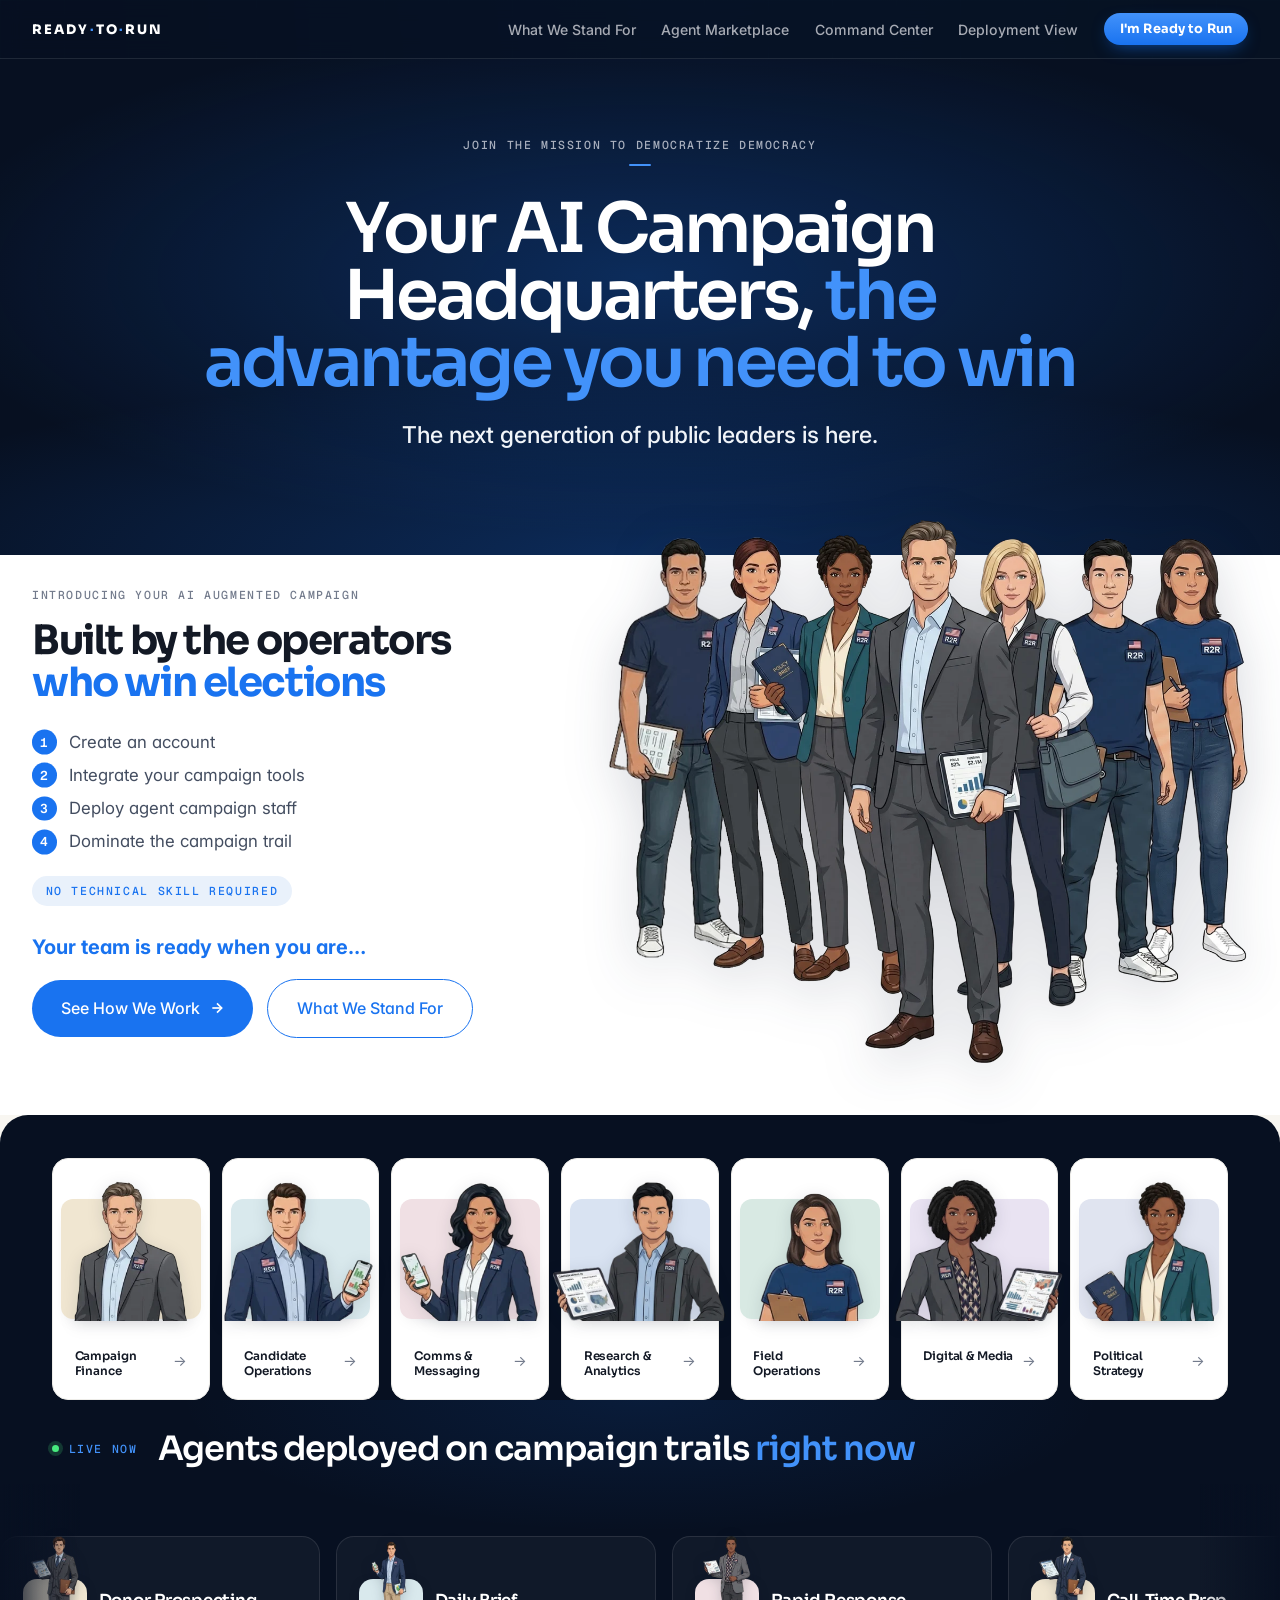
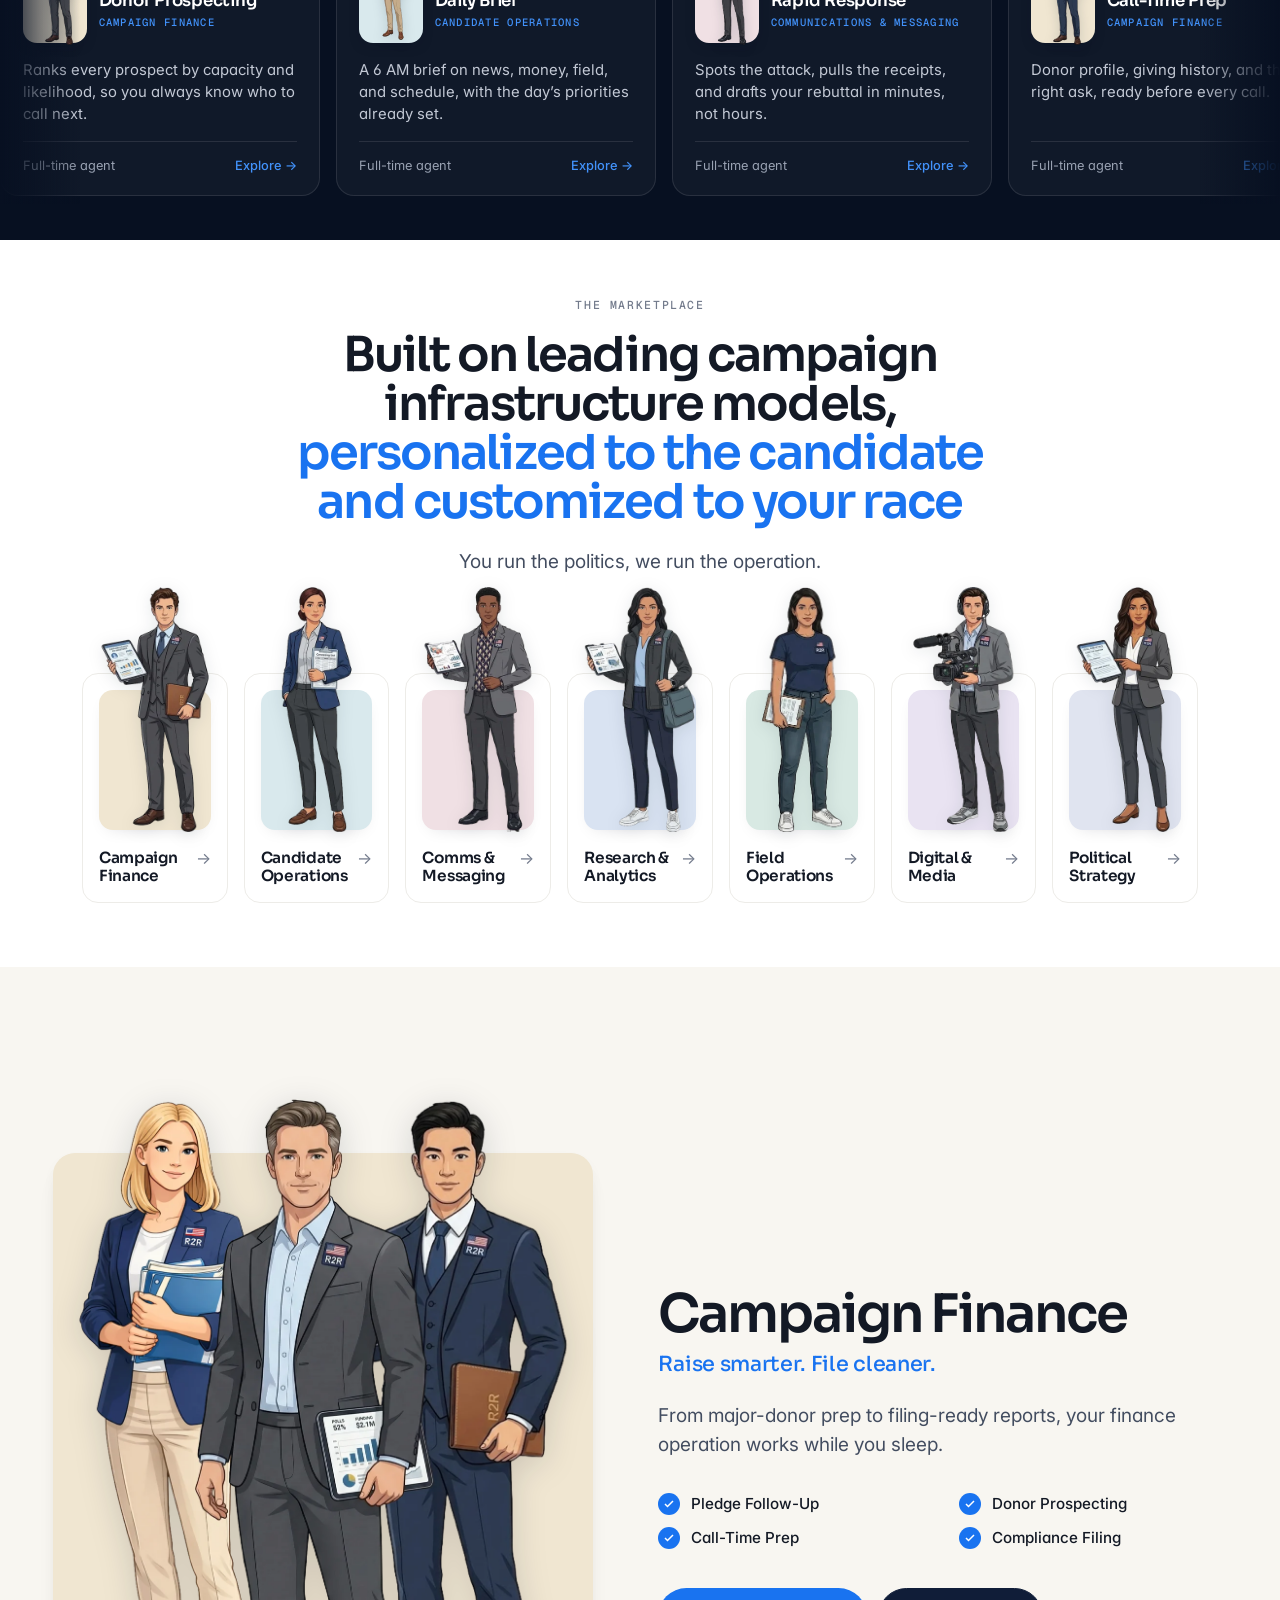
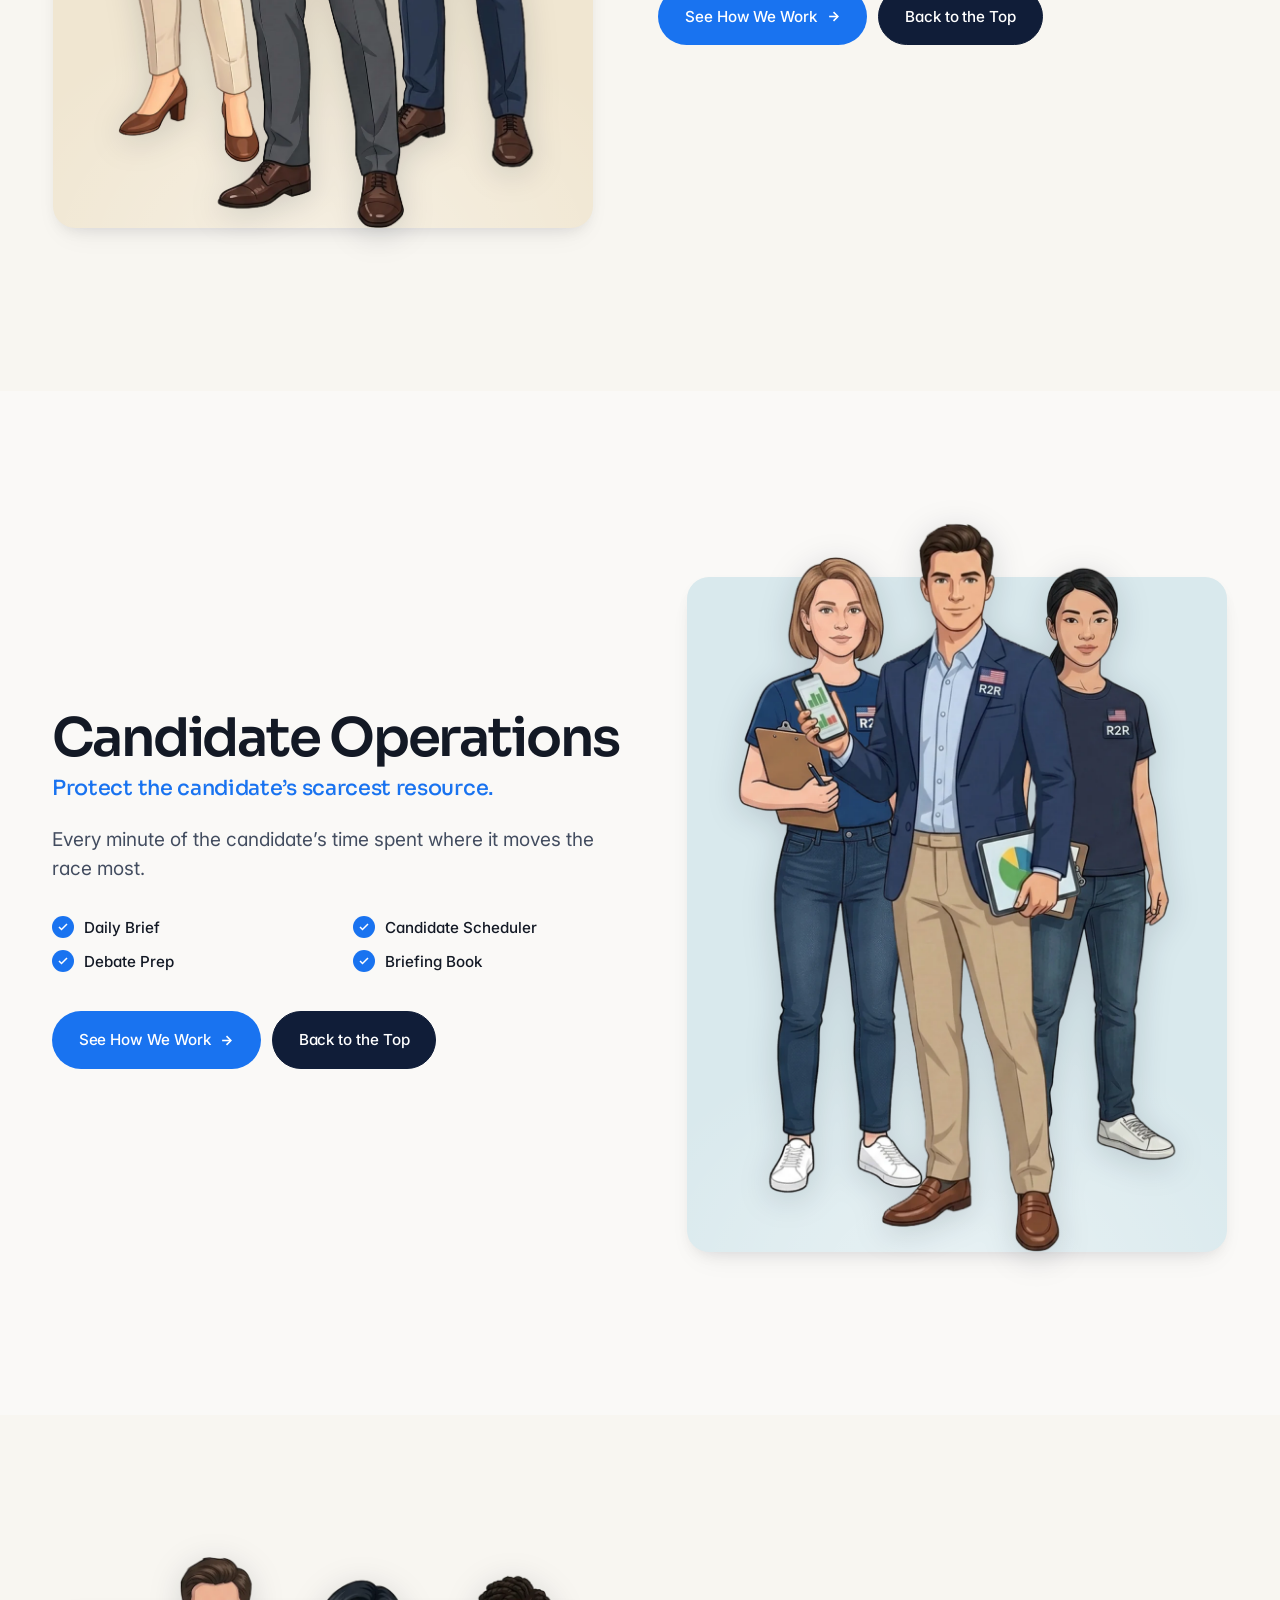
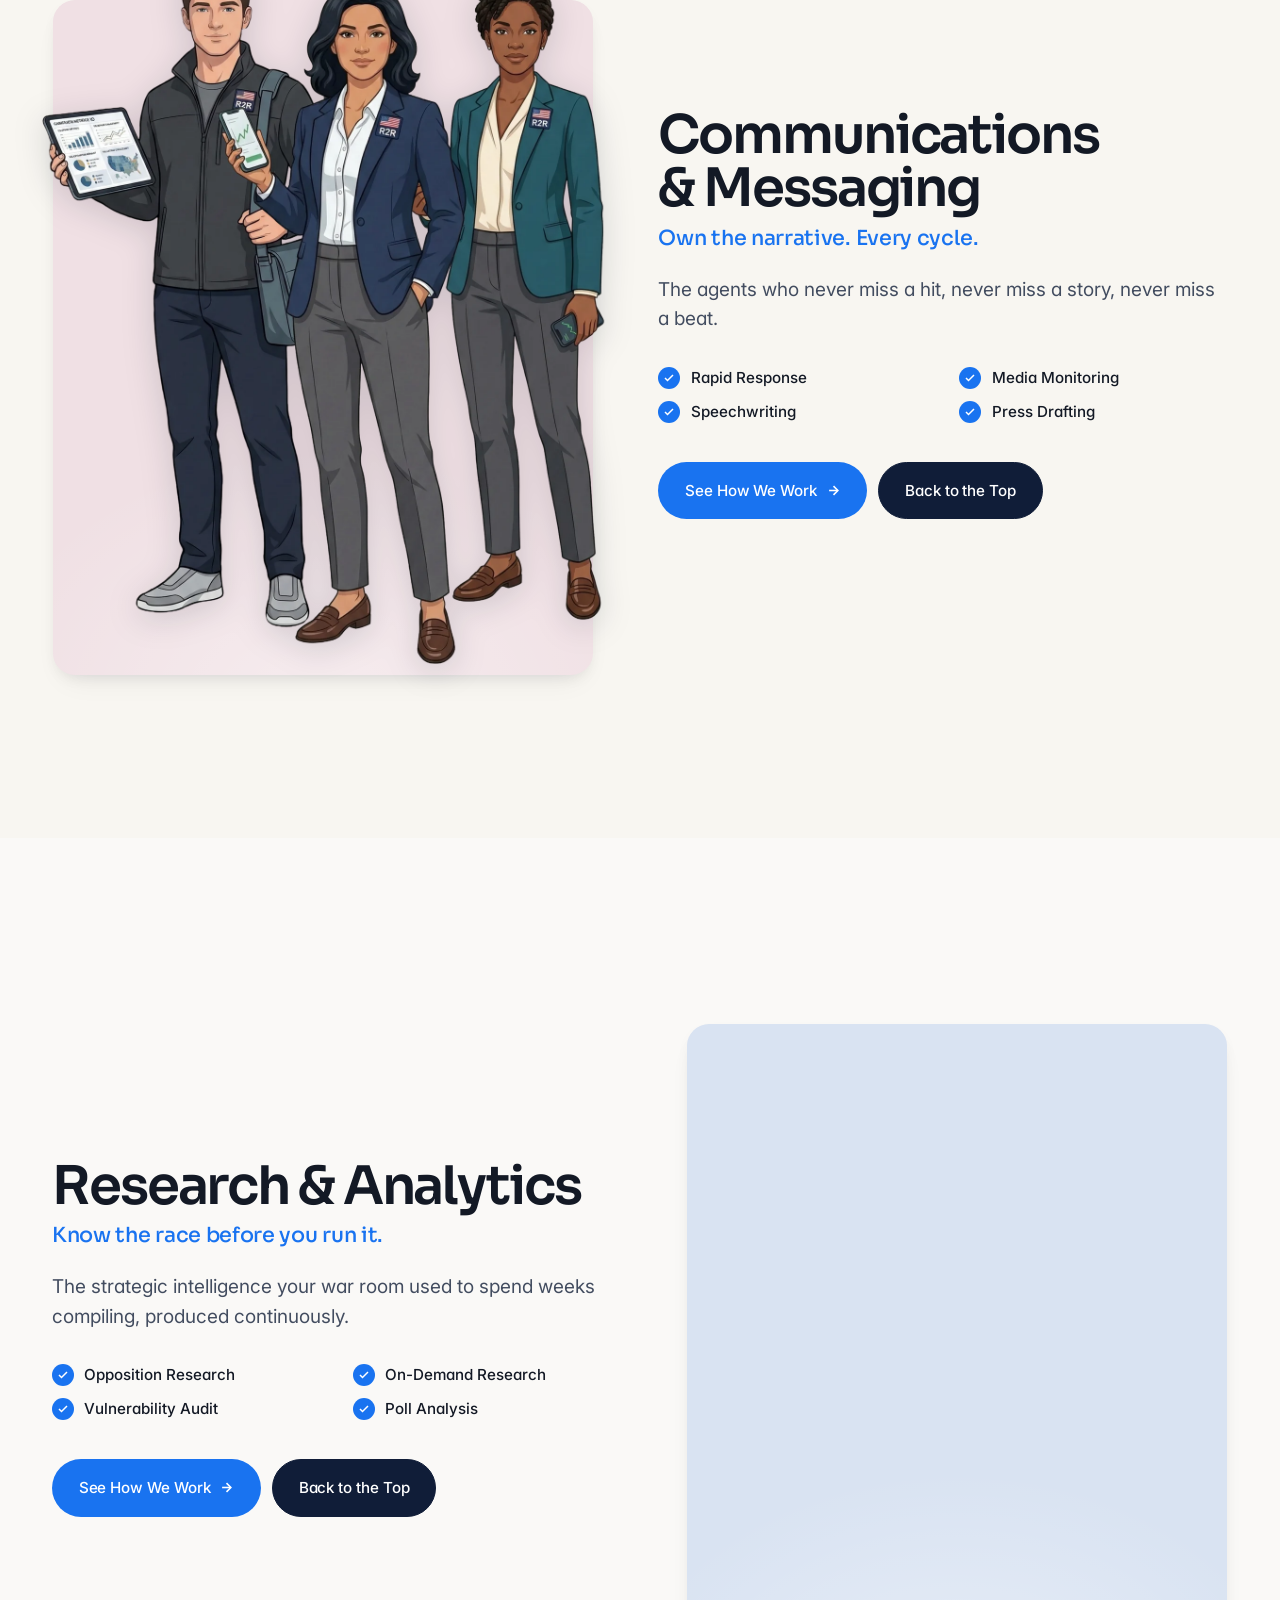
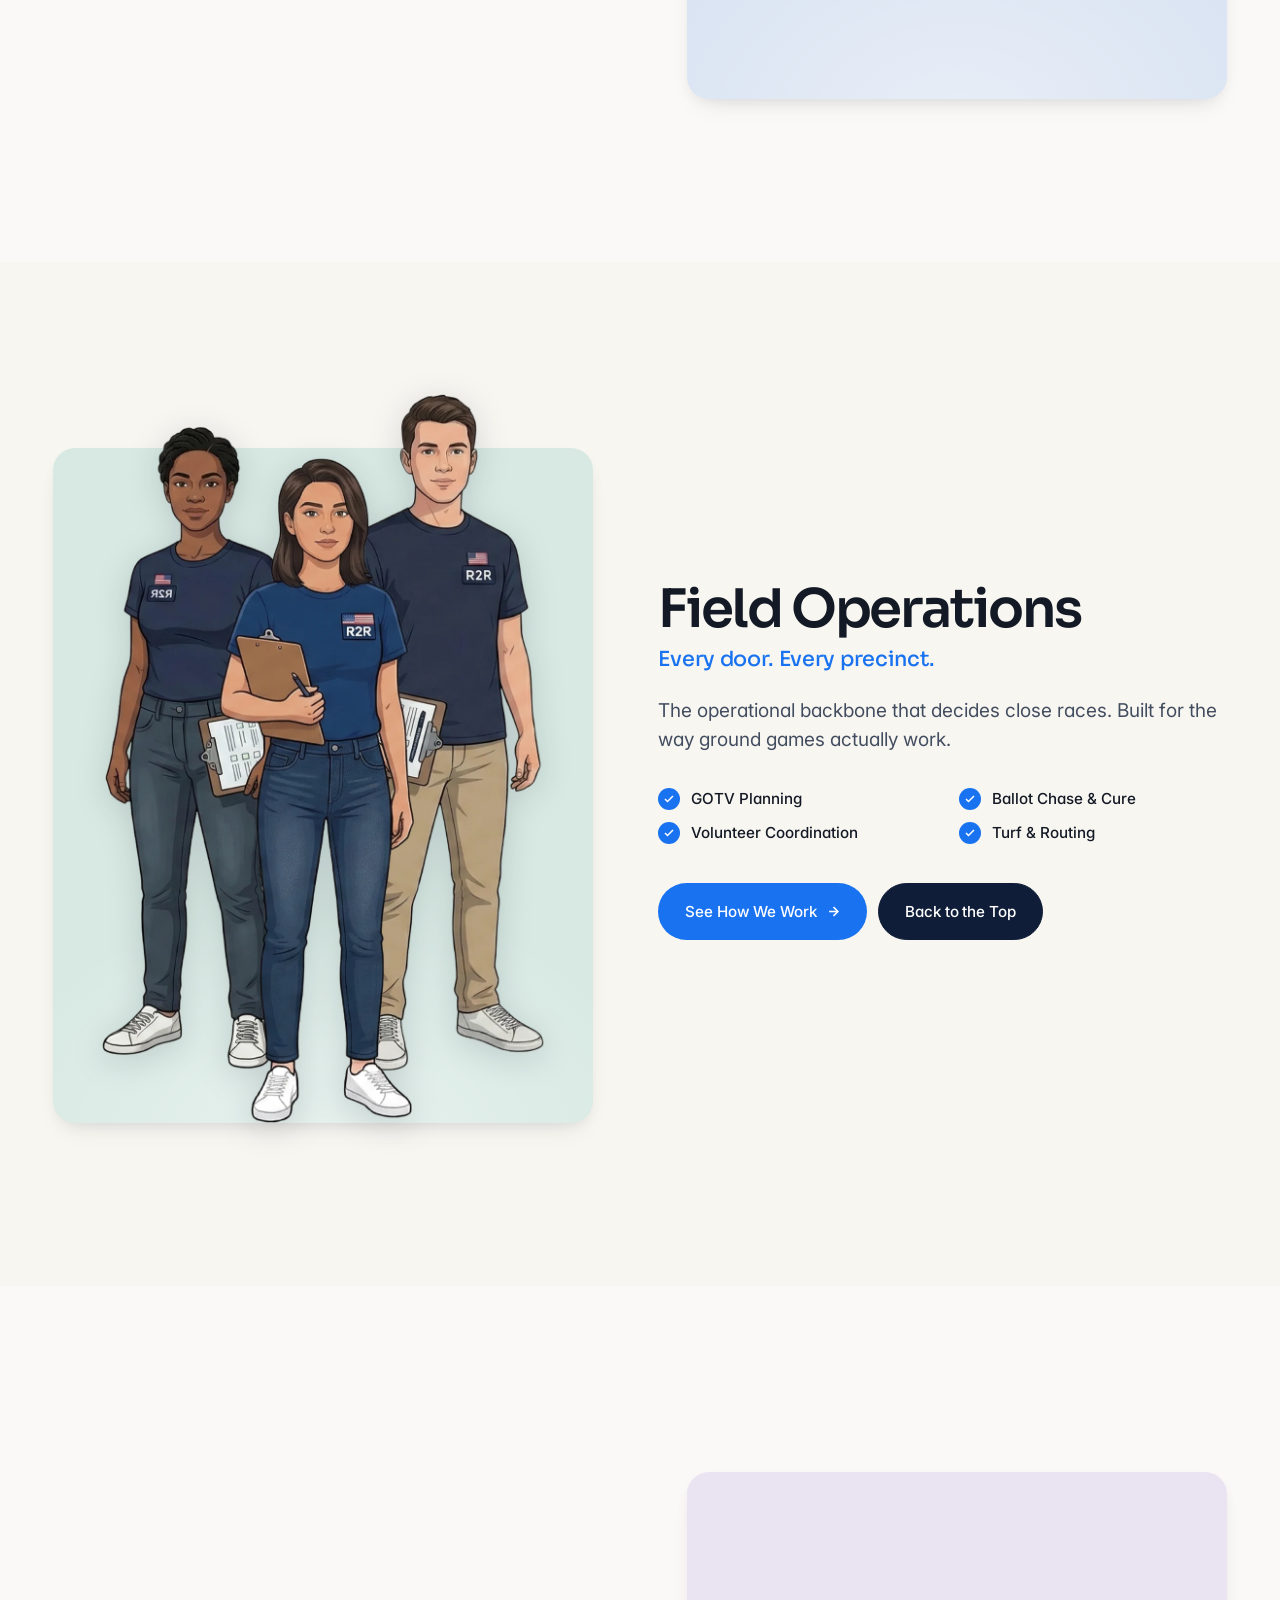
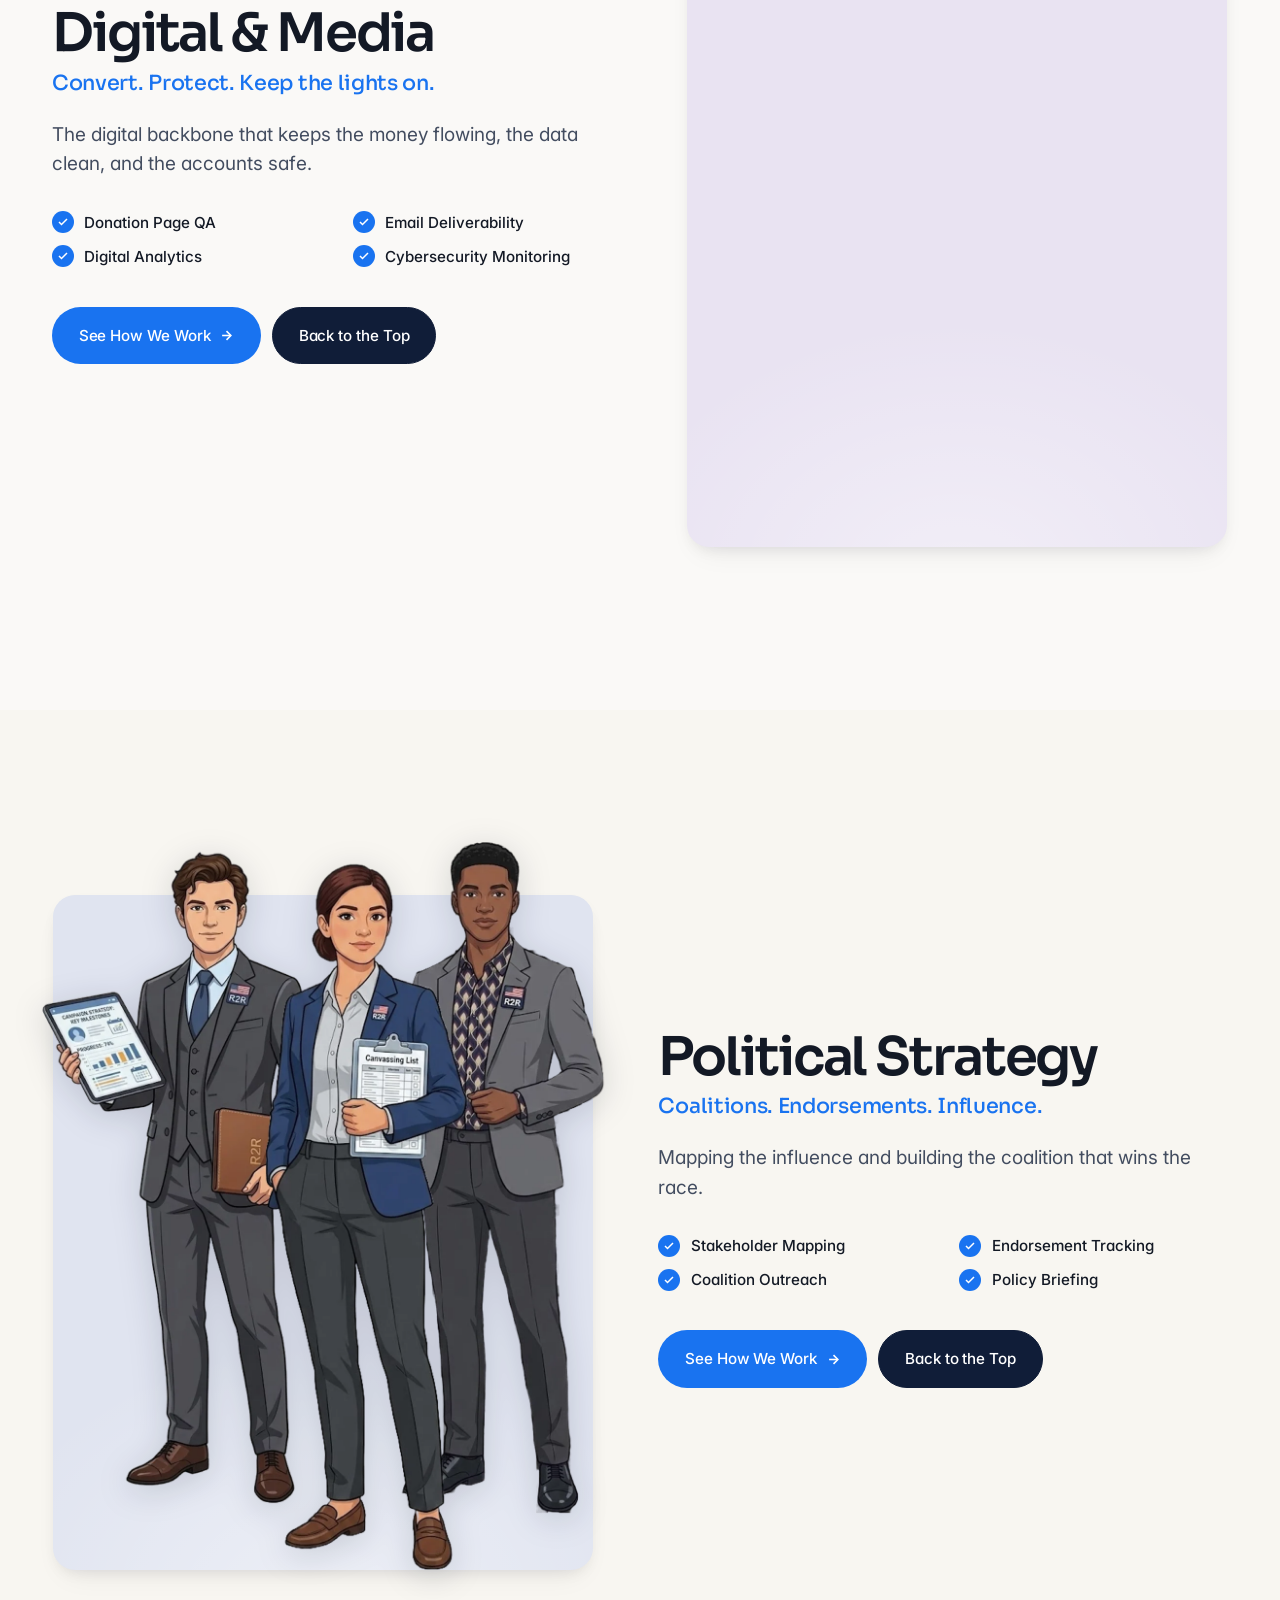
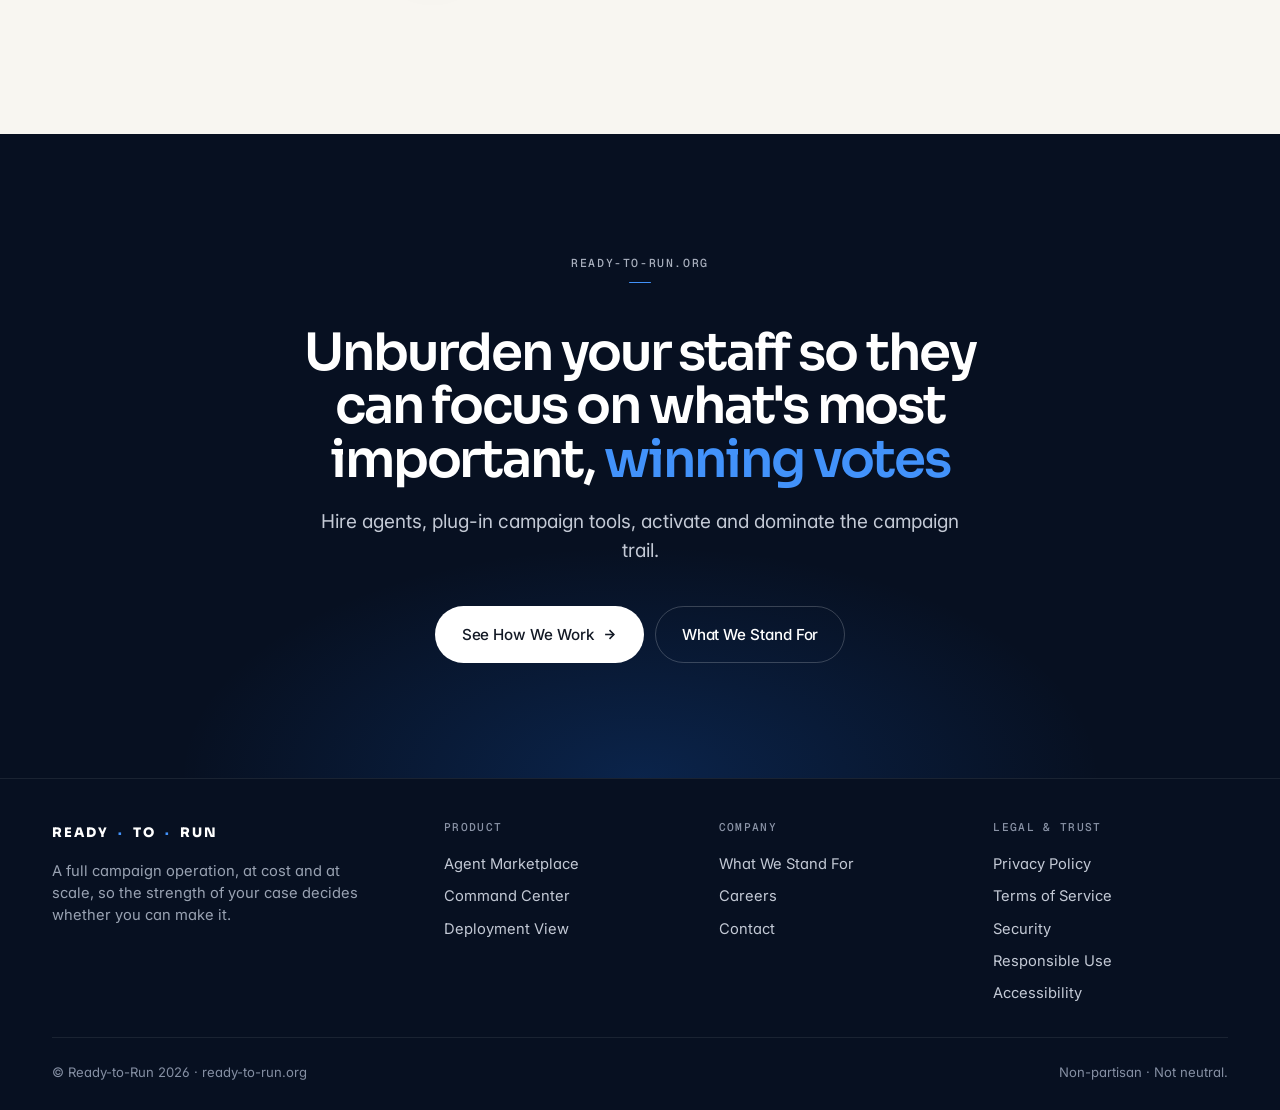
==== commit 3c8cb1eb: "Replace site with optimized Ready to Run app" ====
--- a/index.html
+++ b/index.html
@@ -831,7 +831,11 @@
   }).join('')}</div>`;
 }
 
-const INFO={
+const INFO={ smf:{k:"Coalition Map",t:"Who shapes the race, and where it's heading",d:"A map of every player who shapes this race, placed by where they stand on supporting your candidate, from with the opponent on the left to fully with you on the right. A player sits higher when they carry more influence and shows larger when they care more intensely. A ringed player can stall the outcome regardless of weight; a faded player is an estimate rather than a confirmed position.",p:["Every player placed by support, influence, and intensity","Left to right runs from the opponent to fully with you","Ringed players can stall · faded ones are estimates"]},
+ smr:{k:"Recommended Priorities",t:"Where your effort moves the needle most",d:"The players where your effort moves the needle most. Each bar shows how far overall support would shift if that player moved ten points toward you. The list is ordered by payoff, so the top is where to spend time first. Tap a bar to see the projected move.",p:["Ranked by how far each player shifts the field","The top of the list is where to spend time first","Tap a bar to see the projected move"]},
+ smb:{k:"Potential Blockers",t:"Who can hold your coalition back",d:"The players who can hold your coalition back, ordered by the friction they create. A structural gate can stall things even from near the center, because it holds an approval the rest wait on. The others are high-intensity holdouts and organized blocs sitting against you. Tap one for detail.",p:["Ranked by the friction each one creates","A structural gate can stall even from the center","Tap one for the detail"]},
+ smc:{k:"Coalition Support",t:"How each group's weight splits",d:"How each group's weight splits between pushing for your support and holding back, measured around where support sits today. The longer side wins that group. The dot shows whether a group is unified behind one position or split, since a split group is harder to count on.",p:["For your support against holding back, side by side","The longer side wins that group","The dot flags unified · mixed · split"]},
+ smh:{k:"High-Influence Players",t:"The heavyweights at the decision point",d:"The heavyweight players sitting right at the decision point. These hold the center of the race, and losing one would move the outcome against you, so they are the relationships to protect. Tap a player for detail.",p:["These hold the center of the race","Losing one would move the outcome against you","The relationships to protect first"]},
  tl:{k:"Campaign Timeline",t:"Always know where you are",
   d:"Based on your campaign cycle, your agents work tirelessly to build toward the next phase, with feedback tuned to what your campaign should be doing at this stage.",
   p:["Eight phases at a glance","Updates the instant your dates change","Your agents work to match the phase"]},
@@ -894,6 +898,7 @@
     panel('nt','Notifications', `<span id="ntMeta">${UPDATES.filter(u=>!u.read).length}</span> new`, `<button class="filt-btn" id="ntFilter">${FILT} Filter</button>`+scrollWrap(`<div class="stack">${UPDATES.map((u,i)=>uiItem(u,i)).join('')}<div class="nt-empty" hidden>${BELL}<span>You have no notifications</span></div></div>`,'nt'),'new') +
     panel('dp','Deployed Agents', dpMeta(), dpBody(),'live') +
     panel('od','Agents on Deck', odMeta(), odBody(),'live') +
+    `<section class="panel g-smf" data-info="smf"><div class="phead"><div class="ph-left"><span class="pt">Coalition Map</span></div></div><div class="pbody"><svg id="sm-spectrum" class="sm-svg" viewBox="0 0 1000 360" role="img" aria-label="Coalition Map"></svg><div class="sm-foot"><div class="sm-legend" id="sm-legend"></div></div></div></section><section class="panel g-smr" data-info="smr"><div class="phead"><div class="ph-left"><span class="pt">Recommended Priorities</span></div></div><div class="pbody"><svg id="sm-leverage" class="sm-svg" viewBox="0 0 560 326" role="img" aria-label="Recommended Priorities"></svg><div class="sm-foot">Tap a bar to test a move · <span id="sm-cf">support sits at <b>58</b> today</span></div></div></section><section class="panel g-smb" data-info="smb"><div class="phead"><div class="ph-left"><span class="pt">Potential Blockers</span></div></div><div class="pbody"><svg id="sm-blockers" class="sm-svg" viewBox="0 0 560 326" role="img" aria-label="Potential Blockers"></svg><div class="sm-foot"><span id="sm-blk">Tap a player for detail</span></div></div></section><section class="panel g-smc" data-info="smc"><div class="phead"><div class="ph-left"><span class="pt">Coalition Support</span></div></div><div class="pbody"><svg id="sm-coalitions" class="sm-svg" viewBox="0 0 580 326" role="img" aria-label="Coalition Support"></svg><div class="sm-foot">Dot shows whether a group is unified · mixed · split</div></div></section><section class="panel g-smh" data-info="smh"><div class="phead"><div class="ph-left"><span class="pt">High-Influence Players</span></div></div><div class="pbody"><svg id="sm-kingmakers" class="sm-svg" viewBox="0 0 560 326" role="img" aria-label="High-Influence Players"></svg><div class="sm-foot"><span id="sm-ki">Tap a player for detail</span></div></div></section>` +
     panel('mk','Agent Marketplace',`<span id="mkMeta">Recommended for <b>${PHASES[now]}</b> phase</span>`, `<div class="mc-wrap"><div class="mc-row" id="mcGrid">${mkList(now).map(mcCard).join('')}</div><button class="mc-cue mc-cue-l" id="mcCueL" title="Scroll left" hidden>${CHEVL}</button><button class="mc-cue mc-cue-r" id="mcCue" title="Scroll for more agents">${CHEVR}</button></div>`,'rec');
   attach();
 }
@@ -2048,6 +2053,220 @@
 
 rtRoute();
 document.querySelectorAll('.nav-set a, .brand').forEach(function(a){a.addEventListener('click',function(){var cb=document.getElementById('navtog'); if(cb) cb.checked=false;});});
+</script>
+<script>
+/* Coalition Map · Command Center feature · client-safe render (mockup design) */
+(function(){
+  "use strict";
+  var GI={"Party Organization":0.88,"Organized Labor":0.85,"Advocacy & Issue Groups":0.66,"Business Community":0.72,"Local Electeds":0.78,"Donor Network":0.80,"Community & Faith":0.60};
+  var COL={"Party Organization":"hsl(215 88% 62%)","Organized Labor":"hsl(175 68% 50%)","Advocacy & Issue Groups":"hsl(265 78% 70%)","Business Community":"hsl(38 90% 58%)","Local Electeds":"hsl(150 60% 54%)","Donor Network":"hsl(352 80% 68%)","Community & Faith":"hsl(220 24% 70%)"};
+  var DATA=[
+    {role:"County Party Chair",grp:"Party Organization",pos:48,si:0.85,sal:88,veto:true,src:"sourced"},
+    {role:"State Party Leadership",grp:"Party Organization",pos:58,si:0.80,sal:70,veto:false,src:"sourced"},
+    {role:"Labor Federation",grp:"Organized Labor",pos:72,si:0.88,sal:90,veto:false,src:"sourced"},
+    {role:"Teachers Union",grp:"Organized Labor",pos:66,si:0.82,sal:86,veto:false,src:"sourced"},
+    {role:"Service Workers Local",grp:"Organized Labor",pos:60,si:0.60,sal:72,veto:false,src:"sourced"},
+    {role:"Building Trades Council",grp:"Organized Labor",pos:44,si:0.62,sal:75,veto:false,src:"inferred"},
+    {role:"Progressive Advocacy Coalition",grp:"Advocacy & Issue Groups",pos:82,si:0.62,sal:92,veto:false,src:"sourced"},
+    {role:"Environmental Group",grp:"Advocacy & Issue Groups",pos:78,si:0.50,sal:80,veto:false,src:"sourced"},
+    {role:"Single-Issue PAC",grp:"Advocacy & Issue Groups",pos:26,si:0.58,sal:95,veto:false,src:"sourced"},
+    {role:"Chamber of Commerce",grp:"Business Community",pos:36,si:0.70,sal:74,veto:false,src:"sourced"},
+    {role:"Real Estate Association",grp:"Business Community",pos:30,si:0.58,sal:64,veto:false,src:"inferred"},
+    {role:"Mayor, Largest City",grp:"Local Electeds",pos:69,si:0.78,sal:82,veto:false,src:"sourced"},
+    {role:"County Commissioners",grp:"Local Electeds",pos:46,si:0.55,sal:60,veto:false,src:"sourced"},
+    {role:"Major Donor Network",grp:"Donor Network",pos:62,si:0.75,sal:70,veto:false,src:"inferred"},
+    {role:"Faith Coalition",grp:"Community & Faith",pos:50,si:0.45,sal:55,veto:false,src:"sourced"}
+  ];
+  var ZONES=["With opponent","Leaning opponent","Uncommitted","Leaning to us","Committed"];
+  function wgt(d){var e=d.si*GI[d.grp]*(d.sal/100);if(d.veto)e*=0.15;return e;}
+  var sumW=DATA.reduce(function(a,d){return a+wgt(d);},0);
+  var CENTER=DATA.reduce(function(a,d){return a+d.pos*wgt(d);},0)/sumW;
+  var BAND=6;
+  var NS="http://www.w3.org/2000/svg";
+  function el(t,a,x){var e=document.createElementNS(NS,t);for(var k in a)e.setAttribute(k,a[k]);if(x!=null)e.textContent=x;return e;}
+  function short(s){return s.length>21?s.slice(0,18)+"...":s;}
+  function clear(svg){while(svg.firstChild)svg.removeChild(svg.firstChild);}
+  var SM={DATA:DATA,GI:GI,COL:COL,ZONES:ZONES,wgt:wgt,sumW:sumW,CENTER:CENTER,BAND:BAND,NS:NS,el:el,short:short,clear:clear};
+  window.__sm=SM;
+
+  /* shared hover tooltip (created once) */
+  var ttEl=document.getElementById("sm-tt");
+  if(!ttEl){ttEl=document.createElement("div");ttEl.id="sm-tt";ttEl.className="sm-tt";document.body.appendChild(ttEl);}
+  function moveTT(ev){
+    var pad=14,w=ttEl.offsetWidth||230,h=ttEl.offsetHeight||130;
+    var lx=ev.clientX+pad,ty=ev.clientY+pad;
+    if(lx+w>window.innerWidth-8)lx=ev.clientX-w-pad;
+    if(ty+h>window.innerHeight-8)ty=ev.clientY-h-pad;
+    if(ty<8)ty=8;
+    ttEl.style.left=lx+"px";ttEl.style.top=ty+"px";
+  }
+  function hideTT(){ttEl.classList.remove("show");}
+  function showTT(d,ev){
+    var z=ZONES[Math.min(4,Math.floor(d.pos/20))];
+    var flag=d.veto?'<span style="color:hsl(352 80% 70%)">can stall the outcome</span> · ':'';
+    var src=d.src==="inferred"?'<span style="color:hsl(38 92% 62%)">estimated</span>':'<span style="color:hsl(150 64% 58%)">sourced</span>';
+    ttEl.innerHTML='<div class="sm-tt-name">'+d.role+'</div><div class="sm-tt-grp" style="color:'+COL[d.grp]+'">'+d.grp+'</div><div class="sm-tt-hr"></div>'+
+      '<div class="sm-tt-row"><span class="sm-tt-k">Support</span><span class="sm-tt-v">'+d.pos+' · '+z+'</span></div>'+
+      '<div class="sm-tt-row"><span class="sm-tt-k">Influence</span><span class="sm-tt-v">'+d.si.toFixed(2)+'</span></div>'+
+      '<div class="sm-tt-row"><span class="sm-tt-k">Intensity</span><span class="sm-tt-v">'+d.sal+'</span></div>'+
+      '<div class="sm-tt-flag">'+flag+src+'</div>';
+    ttEl.classList.add("show");moveTT(ev);
+  }
+  document.addEventListener("click",hideTT);
+
+  /* full-width spectrum */
+  function drawSpectrum(svg){
+    var L=58,R=24,T=50,B=326,W=1000,FLOOR=0.4;
+    function x(p){return L+(p/100)*((W-R)-L);}
+    function y(v){return B-((v-FLOOR)/(1-FLOOR))*(B-T);}
+    var zf=["hsl(352 80% 64% / 0.07)","hsl(38 92% 58% / 0.06)","hsl(220 14% 60% / 0.06)","hsl(150 64% 52% / 0.07)","hsl(215 88% 56% / 0.08)"];
+    for(var i=0;i<5;i++){
+      svg.appendChild(el("rect",{x:x(i*20),y:T,width:x((i+1)*20)-x(i*20),height:B-T,fill:zf[i]}));
+      svg.appendChild(el("text",{x:(x(i*20)+x((i+1)*20))/2,y:T-9,"text-anchor":"middle","class":"sm-znl"},ZONES[i]));
+    }
+    var gl=[20,40,60,80];
+    for(var j=0;j<gl.length;j++) svg.appendChild(el("line",{x1:x(gl[j]),y1:T,x2:x(gl[j]),y2:B,stroke:"hsl(220 30% 100% / 0.08)","stroke-dasharray":"2 4"}));
+    svg.appendChild(el("line",{x1:L,y1:B,x2:W-R,y2:B,stroke:"hsl(220 30% 100% / 0.12)"}));
+    var xt=[0,20,40,60,80,100];
+    for(var k=0;k<xt.length;k++) svg.appendChild(el("text",{x:x(xt[k]),y:B+17,"text-anchor":"middle","class":"sm-ax"},xt[k]));
+    var yt=[0.4,0.6,0.8,1.0];
+    for(var n=0;n<yt.length;n++){
+      svg.appendChild(el("text",{x:L-9,y:y(yt[n])+3,"text-anchor":"end","class":"sm-ax"},yt[n].toFixed(2)));
+      svg.appendChild(el("line",{x1:L,y1:y(yt[n]),x2:W-R,y2:y(yt[n]),stroke:"hsl(220 30% 100% / 0.05)"}));
+    }
+    svg.appendChild(el("text",{x:16,y:(T+B)/2,"text-anchor":"middle","class":"sm-axt",transform:"rotate(-90 16 "+((T+B)/2)+")"},"INFLUENCE"));
+    DATA.forEach(function(d){
+      var cx=x(d.pos),cy=y(d.si),r=4+(d.sal/100)*9;
+      if(d.veto)svg.appendChild(el("circle",{cx:cx,cy:cy,r:r+5,fill:"none",stroke:"hsl(352 80% 64%)","stroke-width":1.6,"stroke-dasharray":"2 3"}));
+      var c=el("circle",{cx:cx,cy:cy,r:r,fill:COL[d.grp],opacity:d.src==="inferred"?0.45:0.92,stroke:"var(--navy-deep)","stroke-width":2,"class":"sm-node"});
+      c.addEventListener("mouseenter",function(ev){showTT(d,ev);});
+      c.addEventListener("mousemove",moveTT);
+      c.addEventListener("mouseleave",hideTT);
+      c.addEventListener("click",function(ev){ev.stopPropagation();showTT(d,ev);});
+      svg.appendChild(c);
+    });
+  }
+
+  /* group legend */
+  function drawLegend(){
+    var lg=document.getElementById("sm-legend");
+    if(!lg)return;
+    lg.innerHTML="";
+    Object.keys(COL).forEach(function(g){
+      var d=document.createElement("div");d.className="sm-lg";
+      d.innerHTML='<span class="sm-sw" style="background:'+COL[g]+'"></span>'+g;lg.appendChild(d);
+    });
+    var v=document.createElement("div");v.className="sm-lg";
+    v.innerHTML='<span class="sm-sw" style="background:transparent;border:1.5px dashed hsl(352 80% 64%);border-radius:50%"></span>can stall the outcome';
+    lg.appendChild(v);
+    var e2=document.createElement("div");e2.className="sm-lg";
+    e2.innerHTML='<span class="sm-sw" style="background:hsl(220 24% 70% / 0.45);border-radius:50%"></span>estimated';
+    lg.appendChild(e2);
+  }
+
+  /* Recommended Priorities */
+  function drawPriorities(svg){
+    if(!svg)return;
+    var rows=DATA.map(function(d){var o={};for(var k in d)o[k]=d[k];o.shift=10*wgt(d)/sumW;return o;}).sort(function(a,b){return b.shift-a.shift;}).slice(0,8);
+    var maxS=rows[0].shift,Lx=178,Rx=512,top=22,rowH=36;
+    rows.forEach(function(d,i){
+      var cy=top+i*rowH+10;
+      svg.appendChild(el("text",{x:Lx-12,y:cy+4,"text-anchor":"end","class":"sm-barlbl"},short(d.role)));
+      svg.appendChild(el("rect",{x:Lx,y:cy-9,width:Rx-Lx,height:18,fill:"hsl(220 30% 100% / 0.05)",rx:4}));
+      var w=Math.max(2,(d.shift/maxS)*(Rx-Lx));
+      var bar=el("rect",{x:Lx,y:cy-9,width:w,height:18,fill:COL[d.grp],rx:4,opacity:0.9,"class":"sm-bar"});
+      bar.appendChild(el("title",{},d.role+" · support moves +"+d.shift.toFixed(2)+" if moved 10 toward us"));
+      bar.addEventListener("click",function(ev){ev.stopPropagation();var t=document.getElementById("sm-cf");if(t)t.innerHTML=d.role+" +10 · support <b>"+Math.round(CENTER)+" to "+(CENTER+d.shift).toFixed(1)+"</b>";});
+      svg.appendChild(bar);
+      svg.appendChild(el("text",{x:Lx+w+8,y:cy+4,"class":"sm-barval"},"+"+d.shift.toFixed(2)));
+    });
+  }
+
+  /* Potential Blockers */
+  function drawBlockers(svg){
+    if(!svg)return;
+    var below=DATA.filter(function(d){return d.pos<CENTER;}).map(function(d){
+      var o={};for(var k in d)o[k]=d[k];
+      o.fric=d.si*(d.sal/100)*(CENTER-d.pos);
+      o.kind=d.veto?"Structural gate":(d.sal>=88?"High-intensity holdout":(d.grp==="Business Community"?"Business bloc":(d.grp==="Organized Labor"?"Split bloc":"Bloc resistance")));
+      return o;
+    }).sort(function(a,b){return (b.veto-a.veto)||(b.fric-a.fric);}).slice(0,5);
+    var maxF=Math.max.apply(null,below.map(function(d){return d.fric;})),Lx=200,Rx=512,top=20,rowH=52;
+    below.forEach(function(d,i){
+      var cy=top+i*rowH+14;
+      svg.appendChild(el("text",{x:Lx-12,y:cy-1,"text-anchor":"end","class":"sm-barlbl"},short(d.role)));
+      svg.appendChild(el("text",{x:Lx-12,y:cy+12,"text-anchor":"end","class":"sm-tagsm",fill:d.veto?"hsl(352 80% 64%)":"var(--ink-4)"},d.kind.toUpperCase()+" · AT "+d.pos));
+      svg.appendChild(el("rect",{x:Lx,y:cy-8,width:Rx-Lx,height:16,fill:"hsl(220 30% 100% / 0.05)",rx:4}));
+      var w=Math.max(2,(d.fric/maxF)*(Rx-Lx));
+      var col=d.veto?"hsl(352 80% 64%)":"hsl(38 92% 58%)";
+      var b=el("rect",{x:Lx,y:cy-8,width:w,height:16,fill:col,rx:4,opacity:0.85,"class":"sm-bar"});
+      b.appendChild(el("title",{},d.role+" · "+d.kind+" · currently at "+d.pos));
+      b.addEventListener("click",function(ev){ev.stopPropagation();var t=document.getElementById("sm-blk");if(t)t.innerHTML=d.role+": "+d.kind.toLowerCase()+", currently at "+d.pos;});
+      svg.appendChild(b);
+      if(d.veto)svg.appendChild(el("text",{x:Lx+w+8,y:cy+4,"class":"sm-barval",fill:"hsl(352 80% 70%)"},"holds approval rights"));
+    });
+  }
+
+  /* Coalition Support */
+  function drawCoalitions(svg){
+    if(!svg)return;
+    var g={};
+    DATA.forEach(function(d){var o=g[d.grp]||(g[d.grp]={a:0,b:0,pos:[]});if(d.pos>=CENTER)o.a+=wgt(d);else o.b+=wgt(d);o.pos.push(d.pos);});
+    function sd(arr){var m=arr.reduce(function(x,y){return x+y;},0)/arr.length;return Math.sqrt(arr.reduce(function(x,y){return x+(y-m)*(y-m);},0)/arr.length);}
+    var order=["Organized Labor","Advocacy & Issue Groups","Local Electeds","Party Organization","Donor Network","Community & Faith","Business Community"];
+    var vals=[];Object.keys(g).forEach(function(k){vals.push(g[k].a);vals.push(g[k].b);});
+    var maxS=Math.max.apply(null,vals);
+    var cx=300,reach=196,labelR=150,top=44,rowH=37;
+    svg.appendChild(el("text",{x:cx-8,y:26,"text-anchor":"end","font-family":"'Geist Mono',monospace",fill:"hsl(38 92% 62%)","font-size":9.5,"letter-spacing":"0.08em"},"HOLDING BACK"));
+    svg.appendChild(el("text",{x:cx+8,y:26,"text-anchor":"start","font-family":"'Geist Mono',monospace",fill:"hsl(150 64% 58%)","font-size":9.5,"letter-spacing":"0.08em"},"FOR SUPPORT"));
+    svg.appendChild(el("line",{x1:cx,y1:36,x2:cx,y2:top+order.length*rowH-12,stroke:"hsl(220 30% 100% / 0.16)"}));
+    order.forEach(function(grp,i){
+      var cy=top+i*rowH,o=g[grp];if(!o)return;
+      var s=o.pos.length>1?sd(o.pos):0;
+      var align=s<8?"hsl(150 64% 52%)":(s<18?"hsl(38 92% 58%)":"hsl(352 80% 64%)");
+      svg.appendChild(el("circle",{cx:labelR-136,cy:cy-3,r:4,fill:align}));
+      svg.appendChild(el("text",{x:labelR-2,y:cy+1,"text-anchor":"end","class":"sm-barlbl","font-size":10.5},grp));
+      if(o.b>0){var wb=(o.b/maxS)*reach;svg.appendChild(el("rect",{x:cx-wb,y:cy-9,width:wb,height:18,fill:"hsl(38 92% 58%)",rx:3,opacity:0.82}));}
+      if(o.a>0){var wa=(o.a/maxS)*reach;svg.appendChild(el("rect",{x:cx,y:cy-9,width:wa,height:18,fill:"hsl(150 64% 52%)",rx:3,opacity:0.82}));}
+    });
+  }
+
+  /* High-Influence Players */
+  function drawKingmakers(svg){
+    if(!svg)return;
+    var rows=DATA.map(function(d){var o={};for(var k in d)o[k]=d[k];o.score=wgt(d)*Math.exp(-Math.abs(d.pos-CENTER)/30);return o;}).sort(function(a,b){return b.score-a.score;}).slice(0,6);
+    var maxV=rows[0].score,Lx=192,Rx=512,top=24,rowH=44;
+    rows.forEach(function(d,i){
+      var cy=top+i*rowH+8;
+      svg.appendChild(el("text",{x:Lx-12,y:cy-1,"text-anchor":"end","class":"sm-barlbl"},short(d.role)));
+      svg.appendChild(el("text",{x:Lx-12,y:cy+12,"text-anchor":"end","class":"sm-tagsm"},"AT "+d.pos+" · INFLUENCE "+d.si.toFixed(2)));
+      svg.appendChild(el("rect",{x:Lx,y:cy-8,width:Rx-Lx,height:16,fill:"hsl(220 30% 100% / 0.05)",rx:4}));
+      var w=Math.max(2,(d.score/maxV)*(Rx-Lx));
+      var b=el("rect",{x:Lx,y:cy-8,width:w,height:16,fill:COL[d.grp],rx:4,opacity:0.9,"class":"sm-bar"});
+      b.appendChild(el("title",{},d.role+" · holds the center: high influence at the decision point"));
+      b.addEventListener("click",function(ev){ev.stopPropagation();var t=document.getElementById("sm-ki");if(t)t.innerHTML=d.role+": holds the center · influence "+d.si.toFixed(2)+" · at "+d.pos;});
+      svg.appendChild(b);
+    });
+  }
+
+  function render(){
+    var spec=document.getElementById("sm-spectrum");
+    if(!spec)return;
+    clear(spec);
+    drawSpectrum(spec);
+    drawLegend();
+    var ids=["sm-leverage","sm-blockers","sm-coalitions","sm-kingmakers"];
+    for(var i=0;i<ids.length;i++){var s=document.getElementById(ids[i]);if(s)clear(s);}
+    drawPriorities(document.getElementById("sm-leverage"));
+    drawBlockers(document.getElementById("sm-blockers"));
+    drawCoalitions(document.getElementById("sm-coalitions"));
+    drawKingmakers(document.getElementById("sm-kingmakers"));
+  }
+  window.__smRender=render;
+  var dash=document.getElementById("dash");
+  if(dash){new MutationObserver(function(){render();}).observe(dash,{childList:true});}
+  render();
+})();
 </script>
 
 <style id="rtr-tour-host-css">#rtr-tour-host{position:fixed;inset:0;z-index:150;pointer-events:none}#rtr-tour-host>*{pointer-events:auto}.jl-replay,#jl-replay{display:none!important}</style>
--- a/css/styles.css
+++ b/css/styles.css
@@ -63,7 +63,36 @@
     "tl tl tl tl mg mg"
     "pn pn pn pn mg mg"
     "nt nt dp dp od od"
+    "smf smf smf smf smf smf"
+    "smr smr smr smb smb smb"
+    "smc smc smc smh smh smh"
     "mk mk mk mk mk mk";}
+/* ===== Coalition Map feature ===== */
+.g-smf{grid-area:smf} .g-smr{grid-area:smr} .g-smb{grid-area:smb} .g-smc{grid-area:smc} .g-smh{grid-area:smh}
+svg.sm-svg{display:block;width:100%;height:auto}
+.sm-foot{margin-top:0.7rem;padding-top:0.7rem;border-top:1px solid var(--line);font-family:'Geist Mono',monospace;font-size:0.68rem;color:hsl(220 12% 62%);letter-spacing:0.02em}
+.sm-foot b{color:var(--electric-2);font-weight:500}
+.sm-legend{display:flex;flex-wrap:wrap;gap:6px 15px}
+.sm-lg{display:flex;align-items:center;gap:7px;font-size:0.72rem;color:hsl(220 14% 80%);font-family:'Inter',sans-serif}
+.sm-sw{width:11px;height:11px;border-radius:3px;flex:none}
+.sm-ax{font-family:'Geist Mono',monospace;fill:hsl(220 10% 58%);font-size:10px}
+.sm-axt{font-family:'Geist Mono',monospace;fill:hsl(220 12% 64%);font-size:10px;letter-spacing:0.08em}
+.sm-znl{font-family:'Geist Mono',monospace;fill:hsl(220 12% 66%);font-size:9.5px;letter-spacing:0.04em}
+.sm-barlbl{font-family:'Inter',sans-serif;fill:hsl(220 22% 92%);font-size:11px}
+.sm-barval{font-family:'Geist Mono',monospace;fill:hsl(220 22% 92%);font-size:10.5px;font-weight:500}
+.sm-tagsm{font-family:'Geist Mono',monospace;fill:hsl(220 10% 58%);font-size:8.5px;letter-spacing:0.06em}
+.sm-dotlbl{font-family:'Inter',sans-serif;fill:hsl(220 22% 92%);font-size:10px;font-weight:500}
+.sm-node,.sm-bar{cursor:pointer;transition:opacity .15s}
+circle.sm-node:hover,rect.sm-bar:hover{opacity:0.82}
+.sm-tt{position:fixed;pointer-events:none;z-index:200;display:none;max-width:230px;background:hsl(220 56% 11% / 0.98);border:1px solid var(--line-2);border-radius:10px;padding:9px 11px;box-shadow:0 10px 30px hsl(220 64% 4% / 0.6);font-family:'Inter',sans-serif;font-size:0.78rem;color:hsl(220 22% 95%);line-height:1.5}
+.sm-tt.show{display:block}
+.sm-tt-name{font-family:'Sora',sans-serif;font-weight:600;font-size:0.86rem;letter-spacing:-0.01em}
+.sm-tt-grp{font-family:'Geist Mono',monospace;font-size:0.56rem;letter-spacing:0.08em;text-transform:uppercase;margin-top:1px}
+.sm-tt-hr{height:1px;background:var(--line);margin:6px 0}
+.sm-tt-row{display:flex;justify-content:space-between;gap:16px}
+.sm-tt-k{color:hsl(220 10% 58%)}
+.sm-tt-v{color:hsl(220 22% 92%);font-family:'Geist Mono',monospace;font-size:0.74rem}
+.sm-tt-flag{margin-top:5px;font-family:'Geist Mono',monospace;font-size:0.62rem;letter-spacing:0.04em}
 .g-tl{grid-area:tl}.g-mg{grid-area:mg}.g-pn{grid-area:pn}.g-od{grid-area:od}.g-dp{grid-area:dp}.g-nt{grid-area:nt}.g-mk{grid-area:mk}
 
 .panel{position:relative;display:flex;flex-direction:column;background:hsl(220 48% 10%);border:1px solid var(--line-2);border-radius:16px;padding:1.05rem 1.1rem;
@@ -416,7 +445,7 @@
 .st.hire{color:var(--electric-2)} .st.hire i{background:var(--electric-2);box-shadow:0 0 0 3px hsl(214 95% 62% / 0.22)}
 
 @media(max-width:980px){
-  .dash{grid-template-columns:minmax(0,1fr);grid-template-areas:"tl" "mg" "pn" "nt" "dp" "od" "mk";}
+  .dash{grid-template-columns:minmax(0,1fr);grid-template-areas:"tl" "mg" "pn" "nt" "dp" "od" "smf" "smr" "smb" "smc" "smh" "mk";}
   .panel,.pbody,.cc-card,.cc-top,.cc-meta,.stack,.dir-stack,.dir-agents,.director,.cc-grid,.ui-mid{min-width:0}
 }
 @media(max-width:560px){ .cc-grid{grid-template-columns:1fr} }
